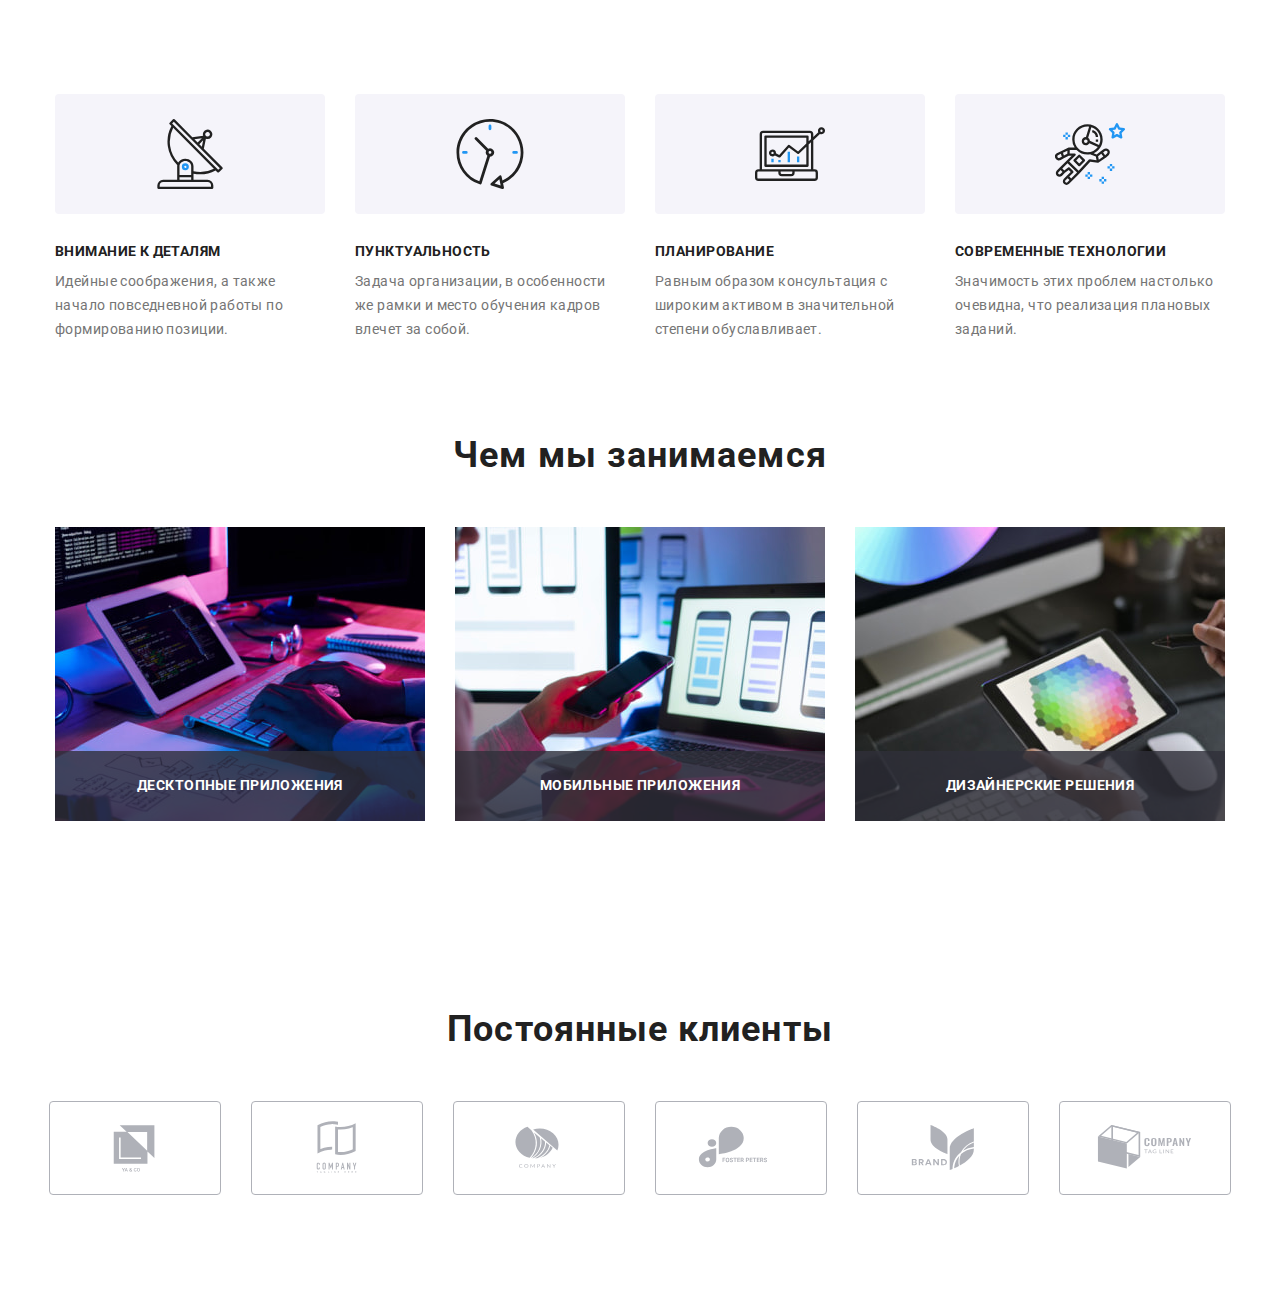
==== index.html @ 2989f80f "Делает секцию Особенности" ====
<!DOCTYPE html>
<html lang="ru">
<head>
    <meta charset="UTF-8">
    <meta http-equiv="X-UA-Compatible" content="IE=edge">
    <meta name="viewport" content="width=device-width, initial-scale=1.0">
    <title>Студия</title>

    <link rel="stylesheet" href="https://cdnjs.cloudflare.com/ajax/libs/modern-normalize/1.1.0/modern-normalize.min.css" integrity="sha512-wpPYUAdjBVSE4KJnH1VR1HeZfpl1ub8YT/NKx4PuQ5NmX2tKuGu6U/JRp5y+Y8XG2tV+wKQpNHVUX03MfMFn9Q==" crossorigin="anonymous" referrerpolicy="no-referrer" />

    <link rel="preconnect" href="https://fonts.googleapis.com">
    <link rel="preconnect" href="https://fonts.gstatic.com" crossorigin>
    <link href="https://fonts.googleapis.com/css2?family=Raleway:wght@700&family=Roboto:wght@400;500;700;900&display=swap" rel="stylesheet">
    

    <link rel="stylesheet" href="./css/main.min.css">
    
</head>
<body>
    <!-- Шапка сайта -->
    <!-- <header class="header">
        <div class="container header__container">
            <a class="logo logo__header" href="./index.html">Web<span class="logo__title">Studio</span></a> 

            <nav class="navigation">
                <ul class="navigation__list">
                    <li class="navigation__item">
                        <a class="navigation__link navigation__link--current" href="./index.html">Студия</a>
                    </li>

                    <li class="navigation__item">
                        <a class="navigation__link" href="./portfolio.html">Портфолио</a>
                    </li>

                    <li class="navigation__item">
                        <a class="navigation__link" href="">Контакты</a>
                    </li>
                </ul>
            </nav>

            <ul class="contact__list">
                <li class="contact__item">
                    <a class="contact__link" href="mailto:info@devstudio.com">
                        <svg class="contact__icon" width="16" height="12">
                            <use href="./img-studio/sprite-main.svg#mail">
                            </use>
                        </svg>
                        info@devstudio.com
                    </a>
                </li>

                <li class="contact__item">
                    <a class="contact__link" href="tel:+380961111111">
                        <svg class="contact__icon" width="10" height="16">
                            <use href="./img-studio/sprite-main.svg#phone">
                            </use>
                        </svg>
                        +38 096 111 11 11
                    </a>
                </li>
            </ul>
        </div> 
    </header>

    <main> -->
    <!-- Секция Герой -->
<!-- 
        <section class="hero overlay">                                                                              
            <div class="container">     
                <div class="hero__page">
                    <h1 class="hero__title">Эффективные решения для вашего бизнеса</h1>
                    <button class="button hero__button" type="button" data-modal-open>Заказать услугу</button>
                </div>
            </div> -->

            <!-- Модальное окно -->
            
            <!-- <div class="backdrop is-hidden" data-modal>
                <div class="modal">
            
                    <button class="modal-btn" data-modal-close>
                        <svg class="modal-btn__icon-close" width="18" height="18">
                            <use href="./img-studio/icons/modal-close.svg#icon-modal-close"></use>
                        </svg>
                    </button>
            
                    <form class="modal-form">
                        <b class="modal-form__title">Оставьте свои данные, мы вам перезвоним</b> -->
                        <!-- Данные клиента -->
                        <!-- <div class="modal-wrapper">
                            <label class="modal-form__group">
                                <span class="modal-form__label">Имя</span>
                                <input class="modal-form__input" type="main-task__text" name="user-name" minlength="3" placeholder=" "
                                    required />
                                <svg class="modal-form__icon" width="18" height="18">
                                    <use href="./img-studio/sprite-modal.svg#icon-person-black"></use>
                                </svg>
                            </label>
            
                            <label class="modal-form__group">
                                <span class="modal-form__label">Телефон</span>
                                <input class="modal-form__input" type="phone" name="user-phone" placeholder=" " required />
                                <svg class="modal-form__icon" width="18" height="18">
                                    <use href="./img-studio/sprite-modal.svg#icon-phone-black"></use>
                                </svg>
                            </label>
            
                            <label class="modal-form__group">
                                <span class="modal-form__label">Почта</span>
                                <input class="modal-form__input" type="email" name="user-mail" placeholder=" " required />
                                <svg class="modal-form__icon" width="18" height="18">
                                    <use href="./img-studio/sprite-modal.svg#icon-email-black"></use>
                                </svg>
                            </label>
            
                            <label class="modal-form__group">
                                <span class="modal-form__label">Комментарий</span>
                                <textarea class="modal-form__message" name="comment" rows=" " placeholder="Введите текст"></textarea>
                            </label>
                        </div> -->
                        <!-- Чекбокс -->
                        <!-- <label class="modal-policy__group">
                            <input class="checkbox visually-hidden" type="checkbox" name="mark" tabindex="-1"/>
                            <span class="custom-checkbox" tabindex="0" role="checkbox">
                                <svg class="custom-checkbox__icon" width="16" height="15">
                                    <use href="./img-studio/sprite-modal.svg#icon-vector"></use>
                                </svg>
                            </span>
                            <span class="modal-policy__desc">Соглашаюсь с рассылкой и принимаю 
                                <a class="modal-policy__link" href=""> Условия договора</a>
                            </span>
                        </label>
                        <button class="button modal-form__btn" type="submit">Отправить</button>
                    </form>
                </div>
            </div>
        </section> -->


    <!-- Секция Основные задачи -->
        <section class="features section">
        <!--Заголовок для ассистивных технологий-->
        <div class="container">  
            <h2 class="visually-hidden">Особенности</h2>
            <ul class="features__list">
                <li class="features__item">
                    <div class="features__icon">
                        <svg width="70" height="70">
                            <use href="./img-studio/sprite-features.svg#antenna"> 
                            </use>
                        </svg>
                    </div>
                    <h3 class="features__title">Внимание к деталям</h3>
                    <p class="features__text">
                        Идейные соображения, а также начало
                        повседневной работы по формированию позиции.
                    </p>
                </li>

                <li class="features__item">
                    <div class="features__icon">
                        <svg width="70" height="70">
                            <use href="./img-studio/sprite-features.svg#clock">
                            </use>
                        </svg>
                    </div>
                    <h3 class="features__title">Пунктуальность</h3>
                    <p class="features__text">
                        Задача организации, в особенности же рамки и
                        место обучения кадров влечет за собой.
                    </p>
                </li>

                <li class="features__item">
                    <div class="features__icon">
                        <svg width="70" height="70">
                            <use href="./img-studio/sprite-features.svg#diagram">
                            </use>
                        </svg> 
                    </div>
                    <h3 class="features__title">Планирование</h3>
                    <p class="features__text">
                        Равным образом консультация с широким активом
                        в значительной степени обуславливает.
                    </p>
                </li>

                <li class="features__item">
                    <div class="features__icon">
                        <svg width="70" height="70">
                            <use href="./img-studio/sprite-features.svg#astronaut">    
                            </use>
                        </svg>
                    </div>
                    <h3 class="features__title">Современные технологии</h3>
                    <p class="features__text">
                        Значимость этих проблем настолько очевидна,
                        что реализация плановых заданий.
                    </p>
                </li>
            </ul>
        </div>
        </section>
        
    <!-- Секция Чем мы занимаемся -->
        <section class="main-task">
        <div class="container">
            <h2 class="title">Чем мы занимаемся</h2>
            <ul class="main-task__list">
                <li class="main-task__item">
                    <img src="./img-studio/box1.jpeg" alt="Разработка сайтов" width="370">
                    <div class="main-task__box">
                        <p class="main-task__text">Десктопные приложения</p>
                    </div>
                </li>
                <li class="main-task__item">
                    <img src="./img-studio/box2.jpeg" alt="Техническая поддержка" width="370">
                    <div class="main-task__box">
                        <p class="main-task__text">Мобильные приложения</p>
                    </div>
                </li>
                <li class="main-task__item">
                    <img src="./img-studio/box3.jpeg" alt="Дизайнерское офорление" width="370">
                    <div class="main-task__box">
                        <p class="main-task__text">Дизайнерские решения</p>
                    </div>
                </li>
            </ul>
        </div>
        </section>
        
    <!-- Секция Наша команда -->
    <!-- <section class="team section">
        <div class="container">
        <h2 class="title">Наша команда</h2>
    
            <ul class="team__list">
                <li class="member">
                    <img class="member__img" src="./img-studio/igor-dem.jpeg" alt="Фото Игоря Демьяненко" width="270">
                    <div class="member__discription">
                        <h3 class="member__name">Игорь Демьяненко</h3>
                        <p class="member__text">Product Designer</p>
                    <ul class="member__social-list" >
                        <li class="member__social-item">
                            <a class="member__social-link" href="" aria-label="instagram">
                            <svg class="member__social-icon" width="20" height="20">
                                <use href="./img-studio/sprite-main.svg#instagram"></use>
                            </svg>
                            </a>
                        </li>

                        <li class="member__social-item">
                            <a class="member__social-link" href="" aria-label="twitter">
                            <svg class="member__social-icon" width="20" height="20">
                                <use href="./img-studio/sprite-main.svg#twitter"></use>
                            </svg>
                            </a>
                        </li>

                        <li class="member__social-item">
                            <a class="member__social-link" href="" aria-label="facebook">
                            <svg class="member__social-icon" width="20" height="20">
                                <use href="./img-studio/sprite-main.svg#facebook"></use>
                            </svg>
                            </a>
                        </li>

                        <li class="member__social-item">
                            <a class="member__social-link" href="" aria-label="linkedin">
                            <svg class="member__social-icon" width="20" height="20">
                                <use href="./img-studio/sprite-main.svg#linkedin"></use>
                            </svg>
                            </a>
                        </li>
                    </ul>
                    </div>
                </li>
                
                <li class="member">
                    <img class="member__img" src="./img-studio/olga-repina.jpeg" alt="Фото Ольги Репиной" width="270">
                    <div class="member__discription">
                        <h3 class="member__name">Ольга Репина</h3>
                        <p class="member__text">Frontend Developer</p>
                        <ul class="member__social-list" >
                            <li class="member__social-item">
                                <a class="member__social-link" href="" aria-label="instagram">
                                <svg class="member__social-icon" width="20" height="20">
                                    <use href="./img-studio/sprite-main.svg#instagram"></use>
                                </svg>
                                </a>
                            </li>
    
                            <li class="member__social-item">
                                <a class="member__social-link" href="" aria-label="twitter">
                                <svg class="member__social-icon" width="20" height="20">
                                    <use href="./img-studio/sprite-main.svg#twitter"></use>
                                </svg>
                                </a>
                            </li>
    
                            <li class="member__social-item">
                                <a class="member__social-link" href="" aria-label="facebook">
                                <svg class="member__social-icon" width="20" height="20">
                                    <use href="./img-studio/sprite-main.svg#facebook"></use>
                                </svg>
                                </a>
                            </li>
    
                            <li class="member__social-item">
                                <a class="member__social-link" href="" aria-label="linkedin">
                                <svg class="member__social-icon" width="20" height="20">
                                    <use href="./img-studio/sprite-main.svg#linkedin"></use>
                                </svg>
                                </a>
                            </li>
                        </ul>
                    </div>
                </li>
                
                <li class="member">
                    <img class="member__img" src="./img-studio/nikolay-tarasov.jpeg" alt="Фото Николая Тарасова" width="270">
                    <div class="member__discription">
                        <h3 class="member__name">Николай Тарасов</h3>
                        <p class="member__text">Marketing</p>
                        <ul class="member__social-list" >
                            <li class="member__social-item">
                                <a class="member__social-link" href="" aria-label="instagram">
                                <svg class="member__social-icon" width="20" height="20">
                                    <use href="./img-studio/sprite-main.svg#instagram"></use>
                                </svg>
                                </a>
                            </li>
    
                            <li class="member__social-item">
                                <a class="member__social-link" href="" aria-label="twitter">
                                <svg class="member__social-icon" width="20" height="20">
                                    <use href="./img-studio/sprite-main.svg#twitter"></use>
                                </svg>
                                </a>
                            </li>
    
                            <li class="member__social-item">
                                <a class="member__social-link" href="" aria-label="facebook">
                                <svg class="member__social-icon" width="20" height="20">
                                    <use href="./img-studio/sprite-main.svg#facebook"></use>
                                </svg>
                                </a>
                            </li>
    
                            <li class="member__social-item">
                                <a class="member__social-link" href="" aria-label="linkedin">
                                <svg class="member__social-icon" width="20" height="20">
                                    <use href="./img-studio/sprite-main.svg#linkedin"></use>
                                </svg>
                                </a>
                            </li>
                        </ul>
                    </div>
                </li>
                
                <li class="member">
                    <img class="member__img" src="./img-studio/mikhail-ermakov.jpeg" alt="Фото Михаила Ермакова" width="270">
                    <div class="member__discription">
                        <h3 class="member__name">Михаил Ермаков</h3>
                        <p class="member__text">UI Designer</p>
                        <ul class="member__social-list" >
                            <li class="member__social-item">
                                <a class="member__social-link" href="" aria-label="instagram">
                                <svg class="member__social-icon" width="20" height="20">
                                    <use href="./img-studio/sprite-main.svg#instagram"></use>
                                </svg>
                                </a>
                            </li>
    
                            <li class="member__social-item">
                                <a class="member__social-link" href="" aria-label="twitter">
                                <svg class="member__social-icon" width="20" height="20">
                                    <use href="./img-studio/sprite-main.svg#twitter"></use>
                                </svg>
                                </a>
                            </li>
    
                            <li class="member__social-item">
                                <a class="member__social-link" href="" aria-label="facebook">
                                <svg class="member__social-icon" width="20" height="20">
                                    <use href="./img-studio/sprite-main.svg#facebook"></use>
                                </svg>
                                </a>
                            </li>
    
                            <li class="member__social-item">
                                <a class="member__social-link" href="" aria-label="linkedin">
                                <svg class="member__social-icon" width="20" height="20">
                                    <use href="./img-studio/sprite-main.svg#linkedin"></use>
                                </svg>
                                </a>
                            </li>
                        </ul>
                    </div>
                </li>
            </ul>
        </div>
    </section> -->

    <!-- Постоянные клиенты -->
    <section class="section">
        <div class="container">
            <h2 class="title">Постоянные клиенты</h2>
            <ul class="cleint__list">
                <li class="client__item">
                    <a class="client__link" href="" aria-label="client-1" >
                        <svg class="client__icon" width="106" height="60">
                            <use href="./img-studio/sprite-main.svg#client-1"></use>
                        </svg>
                    </a>
                </li>

                <li class="client__item">
                    <a class="client__link" href="" aria-label="client-2" >
                        <svg class="client__icon" width="106" height="60">
                            <use href="./img-studio/sprite-main.svg#client-2"></use>
                        </svg>
                    </a>
                </li>


                <li class="client__item">
                    <a class="client__link" href="" aria-label="client-3" >
                        <svg class="client__icon" width="106" height="60">
                            <use href="./img-studio/sprite-main.svg#client-3"></use>
                        </svg>
                    </a>
                </li>

                <li class="client__item">
                    <a class="client__link" href="" aria-label="client-4" >
                        <svg class="client__icon" width="106" height="60">
                            <use href="./img-studio/sprite-main.svg#client-4"></use>
                        </svg>
                    </a>
                </li>

                <li class="client__item">
                    <a class="client__link" href="" aria-label="client-5" >
                        <svg class="client__icon" width="106" height="60">
                            <use href="./img-studio/sprite-main.svg#client-5"></use>
                        </svg>
                    </a>
                </li>

                <li class="client__item">
                    <a class="client__link" href="" aria-label="client-6" >
                        <svg class="client__icon" width="106" height="60">
                            <use href="./img-studio/sprite-main.svg#client-6"></use>
                        </svg>
                    </a>
                </li>
            </ul>

        </div>

    </section>
    </main>

<!-- Футер -->
    <!-- <footer class="footer">
        <div class="container footer__container">

            <div class="footer__address">
                <a class="logo" href="./index.html">Web<span class="logo__title logo__title--white">Studio</span></a> 
                <address class="address">
                    <ul class="address__list">
                        <li class="address__item"><a class="address__link" href="">г. Киев, пр-т Леси Украинки, 26</a></li>
                        <li class="address__item"><a class="address__link" href="mailto:info@devstudio.com">info@devstudio.com</a></li>
                        <li class="address__item"><a class="address__link" href="tel:+380961111111">+38 096 111 11 11</a></li>
                    </ul>
                </address>
            </div>

            <div class="network-address">
                <h2 class="network-address__slogan">присоединяйтесь</h2>
                <ul class="network-address__list">
                    <li class="network-address__item">
                        <a class="network-address__link" href="" aria-label="instagram">
                        <svg class="network-address__icon" width="20" height="20">
                            <use href="./img-studio/sprite-main.svg#instagram"></use>
                        </svg>
                        </a>
                    </li>

                    <li class="network-address__item">
                        <a class="network-address__link" href="" aria-label="twitter">
                        <svg class="network-address__icon" width="20" height="20">
                            <use href="./img-studio/sprite-main.svg#twitter"></use>
                        </svg>
                        </a>
                    </li>

                    <li class="network-address__item">
                        <a class="network-address__link" href="" aria-label="facebook">
                        <svg class="network-address__icon" width="20" height="20">
                            <use href="./img-studio/sprite-main.svg#facebook"></use>
                        </svg>
                        </a>
                    </li>

                    <li class="network-address__item">
                        <a class="network-address__link" href="" aria-label="linkedin">
                        <svg class="network-address__icon" width="20" height="20">
                            <use href="./img-studio/sprite-main.svg#linkedin"></use>
                        </svg>
                        </a>
                    </li>
                </ul>
            </div>

            <div class="footer-form">
                    <b class="footer-form__title">Подпишитесь на рассылку</b>
                <form class="footer-form__contact" name="contact-form">
                    <input class="footer-form__input" type="email" name="email" id="email" placeholder="E-mail">
                    <button class="button footer-form__btn-subscribe" type="submit">Подписаться
                        <svg class="footer-form__icon" width="24" height="24">
                            <use href="./img-studio/sprite-modal.svg#icon-send"></use>
                        </svg>
                    </button>
                </form>
            </div>
            
        </div>
    </footer> -->



<script src="./js/modal.js"></script>
</body>
</html>
---- css/main.min.css ----
:root{--primary-text-color: #757575;--title-text-color: #212121;--accent-color: #2196f3;--background-clr-modal-form__btn: #f5f4fa;--card-set-gap: 30px;--bg-color-hero: #e5e5e5;--color-icon: #afb1b8;--color-icon-bg: #44454e;--transition-timing-function: cubic-bezier(0.4, 0, 0.2, 1);--transition-duration: 250ms}.visually-hidden{position:absolute;white-space:nowrap;width:1px;height:1px;overflow:hidden;border:0;padding:0;clip:rect(0 0 0 0);-webkit-clip-path:inset(50%);clip-path:inset(50%);margin:-1px}li{list-style:none;margin:0;padding:0}ul{list-style:none;margin:0;padding:0}a{display:block;text-decoration:none;margin:0}h1,h2,h3,p{margin:0}img{display:block;max-width:100%;height:auto}input{margin:0;padding:0}textarea{resize:none}body{font-family:'Roboto', sans-serif;background-color:#ffffff;color:var(--primary-text-color);margin:0}.container{padding-left:15px;padding-right:15px;margin-left:auto;margin-right:auto}@media screen and (min-width: 480px){.container{width:480px}}@media screen and (min-width: 480px){.container{width:480px}}@media screen and (min-width: 768px){.container{width:768px}}@media screen and (min-width: 768px){.container{width:768px}}@media screen and (min-width: 1200px){.container{width:1200px}}@media screen and (min-width: 1200px){.container{width:1200px}}.section{padding-top:60px;padding-bottom:60px}@media screen and (min-width: 768px){.section{padding-top:60px;padding-bottom:60px}}@media screen and (min-width: 1200px){.section{padding-top:94px;padding-bottom:94px}}.title{margin-bottom:50px;font-weight:700;font-size:36px;line-height:1.16;text-align:center;letter-spacing:0.03em;color:var(--title-text-color)}@-webkit-keyframes animate-modal-form__btn{0%{-webkit-transform:scale(1);transform:scale(1)}50%{-webkit-transform:scale(1.25);transform:scale(1.25)}100%{-webkit-transform:scale(1);transform:scale(1)}}@keyframes animate-modal-form__btn{0%{-webkit-transform:scale(1);transform:scale(1)}50%{-webkit-transform:scale(1.25);transform:scale(1.25)}100%{-webkit-transform:scale(1);transform:scale(1)}}@-webkit-keyframes changeBgColor{0%{background-color:#fff}50%{background-color:#c2daf7}100%{background-color:#c7f3f1}}@keyframes changeBgColor{0%{background-color:#fff}50%{background-color:#c2daf7}100%{background-color:#c7f3f1}}.logo{font-family:'Raleway';font-weight:700;font-size:26px;line-height:1.2;letter-spacing:0.03em;color:var(--accent-color)}.logo__header{margin-right:90px}.logo__title{font-family:'Raleway';font-size:26px;line-height:1.2;letter-spacing:0.03em;color:#000000}.logo__title--white{color:#ffffff}.navigation__list{display:-webkit-box;display:-ms-flexbox;display:flex;-webkit-box-align:center;-ms-flex-align:center;align-items:center}.navigation__item{margin-right:50px}.navigation__item:last-child{margin-right:0}.navigation__link{position:relative;padding-top:32px;padding-bottom:32px;font-weight:500;font-size:14px;line-height:1.14;letter-spacing:0.02em;-webkit-transition:var(--transition-duration) var(--transition-timing-function);-o-transition:var(--transition-duration) var(--transition-timing-function);transition:var(--transition-duration) var(--transition-timing-function);color:var(--title-text-color)}.navigation__link--current{color:var(--accent-color)}.navigation__link:hover,.navigation__link:focus,.navigation__link:focus,.navigation__link--current:active{color:var(--accent-color)}.navigation__link--current::after{position:absolute;display:block;content:'';width:100%;height:4px;left:0;bottom:0;background:var(--accent-color);border-radius:2px}.contact__list{display:-webkit-box;display:-ms-flexbox;display:flex;-webkit-box-align:center;-ms-flex-align:center;align-items:center;margin-left:295px}.contact__list .contact__item+.contact__item{margin-left:50px}.contact__link{display:-webkit-box;display:-ms-flexbox;display:flex;-webkit-box-align:center;-ms-flex-align:center;align-items:center;-webkit-box-pack:center;-ms-flex-pack:center;justify-content:center;padding-top:32px;padding-bottom:32px;font-weight:500;font-size:14px;line-height:1.14;-webkit-transition:var(--transition-duration) var(--transition-timing-function);-o-transition:var(--transition-duration) var(--transition-timing-function);transition:var(--transition-duration) var(--transition-timing-function);color:var(--primary-text-color)}.contact__link:hover,.contact__link:focus{color:var(--accent-color)}.contact__link:hover .contact__icon,.contact__link:focus .contact__icon{fill:var(--accent-color)}.contact__icon{display:inline-block;-webkit-box-align:center;-ms-flex-align:center;align-items:center;-webkit-box-pack:center;-ms-flex-pack:center;justify-content:center;margin-right:10px;fill:var(--primary-text-color)}.button{width:200px;height:50px;-webkit-box-align:center;-ms-flex-align:center;align-items:center;text-align:center;font-weight:700;font-size:16px;line-height:1.8;letter-spacing:0.06em;cursor:pointer;border-radius:4px;border-width:inherit;background-color:var(--accent-color);color:#ffffff}.button:hover,.button:focus{background-color:#188ce8}.overlay{max-width:1600px;background-image:-webkit-gradient(linear, left bottom, left top, from(rgba(0,0,0,0.2)), to(rgba(0,0,0,0.2))),url(../img-studio/header.jpeg);background-image:-webkit-linear-gradient(bottom, rgba(0,0,0,0.2), rgba(0,0,0,0.2)),url(../img-studio/header.jpeg);background-image:-o-linear-gradient(bottom, rgba(0,0,0,0.2), rgba(0,0,0,0.2)),url(../img-studio/header.jpeg);background-image:linear-gradient(0deg, rgba(0,0,0,0.2), rgba(0,0,0,0.2)),url(../img-studio/header.jpeg);background-repeat:no-repeat;background-position:center;background-size:cover;background-color:rgba(47,48,58,0.4)}.backdrop{position:fixed;top:0;left:0;width:100%;height:100%;z-index:2;background-color:rgba(0,0,0,0.1);-webkit-transition:opacity 1000ms, visibility 600ms;-o-transition:opacity 1000ms, visibility 600ms;transition:opacity 1000ms, visibility 600ms}.backdrop.is-hidden{opacity:0;visibility:hidden;pointer-events:none}.modal{position:absolute;top:50%;left:50%;-webkit-transform:translate(-50%, -50%);-ms-transform:translate(-50%, -50%);transform:translate(-50%, -50%);width:528px;border-radius:3px;padding:40px;background-color:#ffffff;-webkit-animation-name:changeBgColor;animation-name:changeBgColor;-webkit-animation-duration:4000ms;animation-duration:4000ms;-webkit-animation-timing-function:linear;animation-timing-function:linear;-webkit-animation-iteration-count:infinite;animation-iteration-count:infinite;-webkit-animation-direction:alternate;animation-direction:alternate;-webkit-animation-delay:250ms;animation-delay:250ms}.modal-btn{position:absolute;top:8px;right:8px;width:30px;height:30px;display:-webkit-box;display:-ms-flexbox;display:flex;-webkit-box-pack:center;-ms-flex-pack:center;justify-content:center;-webkit-box-align:center;-ms-flex-align:center;align-items:center;padding:0;z-index:3;cursor:pointer;border:1px solid rgba(0,0,0,0.1);border-radius:50%;background-color:transparent}.modal-btn__icon-close{-webkit-transition:var(--transition-duration) var(--transition-timing-function);-o-transition:var(--transition-duration) var(--transition-timing-function);transition:var(--transition-duration) var(--transition-timing-function)}.modal-btn__icon-close:hover,.modal-btn__icon-close:focus{fill:var(--accent-color)}.modal-form__title{display:block;-webkit-box-pack:center;-ms-flex-pack:center;justify-content:center;margin-bottom:12px;font-size:20px;line-height:1.15;text-align:center;letter-spacing:0.03em;color:var(--title-text-color)}.modal-wrapper{margin-bottom:20px}.modal-wrapper.modal-form__group+.modal-form__group{margin-top:10px}.modal-form__group{display:block;position:relative;width:100%}.modal-form__label{display:block;text-align:start;margin-bottom:4px;font-weight:400;font-size:12px;line-height:1.2;letter-spacing:0.01em;color:var(--primary-text-color)}.modal-form__input{position:relative;width:100%;height:40px;padding:11px 12px 11px 42px;border:1px solid rgba(33,33,33,0.2);border-radius:4px;cursor:pointer;outline:transparent;-webkit-transition:var(--transition-duration) var(--transition-timing-function);-o-transition:var(--transition-duration) var(--transition-timing-function);transition:var(--transition-duration) var(--transition-timing-function)}.modal-form__input:hover,.modal-form__input:focus{border:1px solid var(--accent-color)}.modal-form__input:focus+.modal-form__icon{fill:var(--accent-color)}.modal-form__input:hover+.modal-form__icon{fill:var(--accent-color)}.modal-form__icon{position:absolute;bottom:11px;left:12px;top:50%;left:12px;-webkit-transition:var(--transition-duration) var(--transition-timing-function);-o-transition:var(--transition-duration) var(--transition-timing-function);transition:var(--transition-duration) var(--transition-timing-function)}.modal-form__message{width:100%;height:120px;padding:12px 16px;border:1px solid rgba(33,33,33,0.2);border-radius:4px;outline:transparent;cursor:pointer;-webkit-transition:var(--transition-duration) var(--transition-timing-function);-o-transition:var(--transition-duration) var(--transition-timing-function);transition:var(--transition-duration) var(--transition-timing-function)}.modal-form__message:hover,.modal-form__message:focus{border:1px solid var(--accent-color)}.modal-form__message::-webkit-input-placeholder{opacity:0.5}.modal-form__message:-ms-input-placeholder{opacity:0.5}.modal-form__message::-ms-input-placeholder{opacity:0.5}.modal-form__message::placeholder{opacity:0.5}.modal-policy__group{display:-webkit-box;display:-ms-flexbox;display:flex;-webkit-box-pack:center;-ms-flex-pack:center;justify-content:center;-webkit-box-align:center;-ms-flex-align:center;align-items:center;margin-bottom:30px}.custom-checkbox{display:-webkit-box;display:-ms-flexbox;display:flex;-webkit-box-align:center;-ms-flex-align:center;align-items:center;-webkit-box-pack:center;-ms-flex-pack:center;justify-content:center;margin-right:7px;border-radius:2px;outline:2px solid var(--title-text-color);outline-offset:-2px;-webkit-transition:background-color var(--transition-duration) var(--transition-timing-function);-o-transition:background-color var(--transition-duration) var(--transition-timing-function);transition:background-color var(--transition-duration) var(--transition-timing-function)}.custom-checkbox__icon{opacity:0}.custom-checkbox:focus{outline:var(--accent-color)}.checkbox:checked+.custom-checkbox .custom-checkbox__icon{opacity:1;fill:#ffffff}.checkbox:checked+.custom-checkbox{background-color:var(--accent-color);outline:var(--accent-color);-webkit-transition:var(--transition-duration) var(--transition-timing-function);-o-transition:var(--transition-duration) var(--transition-timing-function);transition:var(--transition-duration) var(--transition-timing-function)}.modal-policy__desc{display:-webkit-box;display:-ms-flexbox;display:flex;font-size:14px;line-height:1.7;letter-spacing:0.03em}.modal-policy__link{text-decoration:underline;margin-left:3px;color:var(--accent-color)}.modal-form__btn{display:block;margin:0 auto;-webkit-transition:var(--transition-duration) var(--transition-timing-function);-o-transition:var(--transition-duration) var(--transition-timing-function);transition:var(--transition-duration) var(--transition-timing-function)}.modal-form__btn:hover,.modal-form__btn:focus{-webkit-box-shadow:0px 4px 4px rgba(0,0,0,0.15);box-shadow:0px 4px 4px rgba(0,0,0,0.15)}.footer__address{padding-top:60px;padding-bottom:60px;margin-right:70px}.address{margin-top:20px}.address-text{display:block;font-family:'Roboto';font-style:normal;font-size:14px;line-height:1.71;letter-spacing:0.03em;color:#ffffff}.address__link{font-family:'Roboto';font-style:normal;font-size:14px;line-height:1.71;letter-spacing:0.03em;color:rgba(255,255,255,0.6)}.address .address__item+.address__item{padding-top:9px}.network-address{margin-right:100px;padding-top:72px;padding-bottom:100px}.network-address__slogan{margin-bottom:20px;font-weight:700;font-size:14px;line-height:16px;letter-spacing:0.03em;text-transform:uppercase;color:#ffffff}.network-address__list{display:-webkit-box;display:-ms-flexbox;display:flex}.network-address__item:not(:last-child){margin-right:10px}.network-address__link{display:-webkit-box;display:-ms-flexbox;display:flex;-webkit-box-pack:center;-ms-flex-pack:center;justify-content:center;-webkit-box-align:center;-ms-flex-align:center;align-items:center;width:44px;height:44px;border-radius:50%;-webkit-transition:var(--transition-duration) var(--transition-timing-function);-o-transition:var(--transition-duration) var(--transition-timing-function);transition:var(--transition-duration) var(--transition-timing-function);background-color:var(--color-icon-bg)}.network-address__link:hover,.network-address__link:focus{color:#ffffff;background-color:var(--accent-color)}.network-address__icon{fill:#ffffff}.footer-form{padding-top:72px;padding-bottom:94px}.footer-form__title{display:block;font-size:14px;line-height:1.14;letter-spacing:0.03em;text-transform:uppercase;margin-bottom:20px;color:#ffffff}.footer-form__contact{display:-webkit-box;display:-ms-flexbox;display:flex;-webkit-box-pack:center;-ms-flex-pack:center;justify-content:center}.footer-form__input{display:inline-block;width:358px;margin-right:12px;padding:15px 16px;font-size:14px;line-height:1.14;letter-spacing:0.03em;color:#ffffff;background-color:transparent;outline:transparent;border:1px solid rgba(255,255,255,0.3);-webkit-filter:drop-shadow(0px 4px 4px rgba(0,0,0,0.15));filter:drop-shadow(0px 4px 4px rgba(0,0,0,0.15));border-radius:4px}.footer-form__input:hover,.footer-form__input:focus{border:1px solid var(--accent-color)}.footer-form__btn-subscribe{display:-webkit-box;display:-ms-flexbox;display:flex;-webkit-box-pack:center;-ms-flex-pack:center;justify-content:center}.footer-form__icon{fill:#ffffff;margin-left:10px}.buttons-filter__btn{font-weight:500;font-size:16px;line-height:1.62;text-align:center;letter-spacing:0.03em;background-color:#f5f4fa;border-radius:4px;border:none;padding:6px 22px;cursor:pointer;-webkit-transition:var(--transition-duration) var(--transition-timing-function);-o-transition:var(--transition-duration) var(--transition-timing-function);transition:var(--transition-duration) var(--transition-timing-function);color:var(--title-text-color);background-color:var(--background-clr-modal-form__btn)}.buttons-filter__btn--current,.buttons-filter__btn:hover,.buttons-filter__btn:focus{color:#ffffff;background-color:var(--accent-color);-webkit-box-shadow:0px 3px 1px rgba(0,0,0,0.1),0px 1px 2px rgba(0,0,0,0.08),0px 2px 2px rgba(0,0,0,0.12);box-shadow:0px 3px 1px rgba(0,0,0,0.1),0px 1px 2px rgba(0,0,0,0.08),0px 2px 2px rgba(0,0,0,0.12)}.buttons-filter__btn.current:focus,.buttons-filter__btn.current:active{background-color:var(--accent-color)}.buttons-filter{display:-webkit-box;display:-ms-flexbox;display:flex;-webkit-box-pack:center;-ms-flex-pack:center;justify-content:center;height:54px;-webkit-box-align:start;-ms-flex-align:start;align-items:flex-start;margin-bottom:34px}.buttons-filter__item{height:38px;min-width:73px}.buttons-filter .buttons-filter__item+.buttons-filter__item{margin-left:8px}.header__container{display:-webkit-box;display:-ms-flexbox;display:flex;-webkit-box-align:center;-ms-flex-align:center;align-items:center;-webkit-box-pack:center;-ms-flex-pack:center;justify-content:center;height:80px}.header__container--border{border-bottom:1px solid #ececec}.hero{margin-left:auto;margin-right:auto}.hero__page{padding-top:200px;padding-bottom:200px;text-align:center}.hero__title{-webkit-box-align:center;-ms-flex-align:center;align-items:center;width:696px;margin-left:auto;margin-right:auto;font-weight:900;font-size:44px;line-height:1.4;text-align:center;letter-spacing:0.06em;text-transform:uppercase;color:#ffffff}.hero__button{margin-top:30px;-webkit-animation:animate-modal-form__btn 3000ms infinite 1000ms;animation:animate-modal-form__btn 3000ms infinite 1000ms}.features__list{display:-webkit-box;display:-ms-flexbox;display:flex}@media screen and (min-width: 768px){.features__list{-ms-flex-line-pack:center;align-content:center;-webkit-box-pack:center;-ms-flex-pack:center;justify-content:center}}@media screen and (max-width: 1199.98px){.features__list{-ms-flex-wrap:wrap;flex-wrap:wrap}}@media screen and (min-width: 1200px){.features__item{max-width:270px}}@media screen and (min-width: 768px){.features__item:not(:last-child){margin-right:var(--card-set-gap)}}.features__icon{display:-webkit-box;display:-ms-flexbox;display:flex;-webkit-box-align:center;-ms-flex-align:center;align-items:center;-webkit-box-pack:center;-ms-flex-pack:center;justify-content:center;border-radius:4px;width:450px;height:120px;margin-bottom:30px;background:#f5f4fa}@media screen and (min-width: 768px){.features__icon{width:354px}}@media screen and (min-width: 1200px){.features__icon{width:270px}}.features__title{margin-bottom:10px;font-weight:700;font-size:14px;line-height:1.14;letter-spacing:0.03em;text-transform:uppercase;color:var(--title-text-color)}.features__text{font-size:14px;line-height:1.7;letter-spacing:0.03em;color:var(--primary-text-color);width:450px}@media screen and (min-width: 768px){.features__text{width:354px}}@media screen and (min-width: 1200px){.features__text{width:270px}}.main-task{padding-bottom:94px}.main-task__item{position:relative}@media screen and (max-width: 1199.98px){.main-task{display:none}}.main-task__list{display:-webkit-box;display:-ms-flexbox;display:flex;-webkit-box-pack:center;-ms-flex-pack:center;justify-content:center;-webkit-box-align:center;-ms-flex-align:center;align-items:center}.main-task__list .main-task__item+.main-task__item{margin-left:var(--card-set-gap)}.main-task__box{position:absolute;content:'';display:-webkit-box;display:-ms-flexbox;display:flex;-webkit-box-pack:center;-ms-flex-pack:center;justify-content:center;-webkit-box-align:center;-ms-flex-align:center;align-items:center;width:100%;height:70px;left:0;bottom:0;background-color:rgba(47,48,58,0.8)}.main-task__text{font-weight:700;font-size:14px;line-height:1.14;text-align:center;letter-spacing:0.03em;text-transform:uppercase;color:#ffffff}.team{background:#f5f4fa}.team__list{display:-webkit-box;display:-ms-flexbox;display:flex;-ms-flex-wrap:wrap;flex-wrap:wrap;text-align:center;-webkit-box-pack:center;-ms-flex-pack:center;justify-content:center}.team__list .member+.member{margin-left:var(--card-set-gap)}.member{-webkit-box-shadow:0px 1px 3px rgba(0,0,0,0.12),0px 1px 1px rgba(0,0,0,0.14),0px 2px 1px rgba(0,0,0,0.2);box-shadow:0px 1px 3px rgba(0,0,0,0.12),0px 1px 1px rgba(0,0,0,0.14),0px 2px 1px rgba(0,0,0,0.2);border-radius:0px 0px 4px 4px;background-color:#ffffff}.member__discription{padding-top:30px;padding-bottom:30px}.member__name{text-align:center;margin-bottom:10px;font-weight:500;font-size:16px;line-height:1.18;letter-spacing:0.03em;color:var(--title-text-color)}.member__text{text-align:center;font-weight:400;font-size:16px;line-height:1.18;letter-spacing:0.03em;margin-bottom:16px;color:var(--primary-text-color)}.member__social-list{display:-webkit-box;display:-ms-flexbox;display:flex;-webkit-box-align:center;-ms-flex-align:center;align-items:center;-webkit-box-pack:center;-ms-flex-pack:center;justify-content:center}.member__social-item:not(:last-child){margin-right:10px}.member__social-link{display:-webkit-box;display:-ms-flexbox;display:flex;-webkit-box-pack:center;-ms-flex-pack:center;justify-content:center;-webkit-box-align:center;-ms-flex-align:center;align-items:center;width:44px;height:44px;cursor:pointer;border-radius:50%;-webkit-transition:var(--transition-duration) var(--transition-timing-function);-o-transition:var(--transition-duration) var(--transition-timing-function);transition:var(--transition-duration) var(--transition-timing-function);background-color:#ffffff;color:var(--color-icon)}.member__social-link:hover,.member__social-link:focus{color:#ffffff;background-color:var(--accent-color)}.member__social-icon{fill:currentColor}.cleint__list{display:-webkit-box;display:-ms-flexbox;display:flex;-ms-flex-wrap:wrap;flex-wrap:wrap;-webkit-box-align:center;-ms-flex-align:center;align-items:center;-webkit-box-pack:center;-ms-flex-pack:center;justify-content:center}.cleint__list .client__item+.client__item{margin-left:var(--card-set-gap)}.client__link{display:-webkit-box;display:-ms-flexbox;display:flex;-webkit-box-pack:center;-ms-flex-pack:center;justify-content:center;-webkit-box-align:center;-ms-flex-align:center;align-items:center;width:170px;height:92px;cursor:pointer;border:1px solid #afb1b8;border-radius:4px;-webkit-transition:var(--transition-duration) var(--transition-timing-function);-o-transition:var(--transition-duration) var(--transition-timing-function);transition:var(--transition-duration) var(--transition-timing-function);color:var(--color-icon)}.client__link:hover,.client__link:focus{color:var(--accent-color);border:1px solid var(--accent-color)}.client__icon{fill:currentColor}.footer{background:#2f303a}.footer__container{display:-webkit-box;display:-ms-flexbox;display:flex;-webkit-box-pack:center;-ms-flex-pack:center;justify-content:center}.portfolio-gallery{display:-webkit-box;display:-ms-flexbox;display:flex;-ms-flex-wrap:wrap;flex-wrap:wrap;margin-left:calc(-1 * var(--card-set-gap));margin-top:calc(-1 * var(--card-set-gap))}.portfolio-gallery__text{margin-top:4px;font-size:16px;line-height:1.88;letter-spacing:0.03em;color:var(--primary-text-color)}.portfolio-gallery__card{position:relative;overflow:hidden}.portfolio-gallery>.portfolio-gallery__item{-ms-flex-preferred-size:calc(100% / 3 - var(--card-set-gap));flex-basis:calc(100% / 3 - var(--card-set-gap));margin-left:var(--card-set-gap);margin-top:var(--card-set-gap);background:#ffffff}.portfolio-gallery__text-transform{position:absolute;width:100%;height:100%;padding:63px 24px;opacity:0;background:rgba(33,150,243,0.9);-webkit-transform:translateY(0);-ms-transform:translateY(0);transform:translateY(0);-webkit-transition:-webkit-transform var(--transition-duration) var(--transition-timing-function);transition:-webkit-transform var(--transition-duration) var(--transition-timing-function);-o-transition:transform var(--transition-duration) var(--transition-timing-function);transition:transform var(--transition-duration) var(--transition-timing-function);transition:transform var(--transition-duration) var(--transition-timing-function), -webkit-transform var(--transition-duration) var(--transition-timing-function);font-size:18px;line-height:1.55;letter-spacing:0.03em;color:#ffffff}.portfolio-gallery__link{-webkit-transition:var(--transition-duration) var(--transition-timing-function);-o-transition:var(--transition-duration) var(--transition-timing-function);transition:var(--transition-duration) var(--transition-timing-function)}.portfolio-gallery__link:hover,.portfolio-gallery__link:focus{-webkit-box-shadow:0px 1px 1px rgba(0,0,0,0.12),0px 4px 4px rgba(0,0,0,0.06),1px 4px 6px rgba(0,0,0,0.16);box-shadow:0px 1px 1px rgba(0,0,0,0.12),0px 4px 4px rgba(0,0,0,0.06),1px 4px 6px rgba(0,0,0,0.16)}.portfolio-gallery__link:hover .portfolio-gallery__text-transform,.portfolio-gallery__link:focus .portfolio-gallery__text-transform{-webkit-transform:translateY(-100%);-ms-transform:translateY(-100%);transform:translateY(-100%);opacity:1}.portfolio-gallery .portfolio-gallery__discription{display:block;padding:20px 24px;text-align:start;border:1px solid #eeeeee}.portfolio-gallery .portfolio-gallery__title{font-weight:700;font-size:18px;line-height:2;letter-spacing:0.06em;color:var(--title-text-color)}
/*# sourceMappingURL=main.min.css.map */
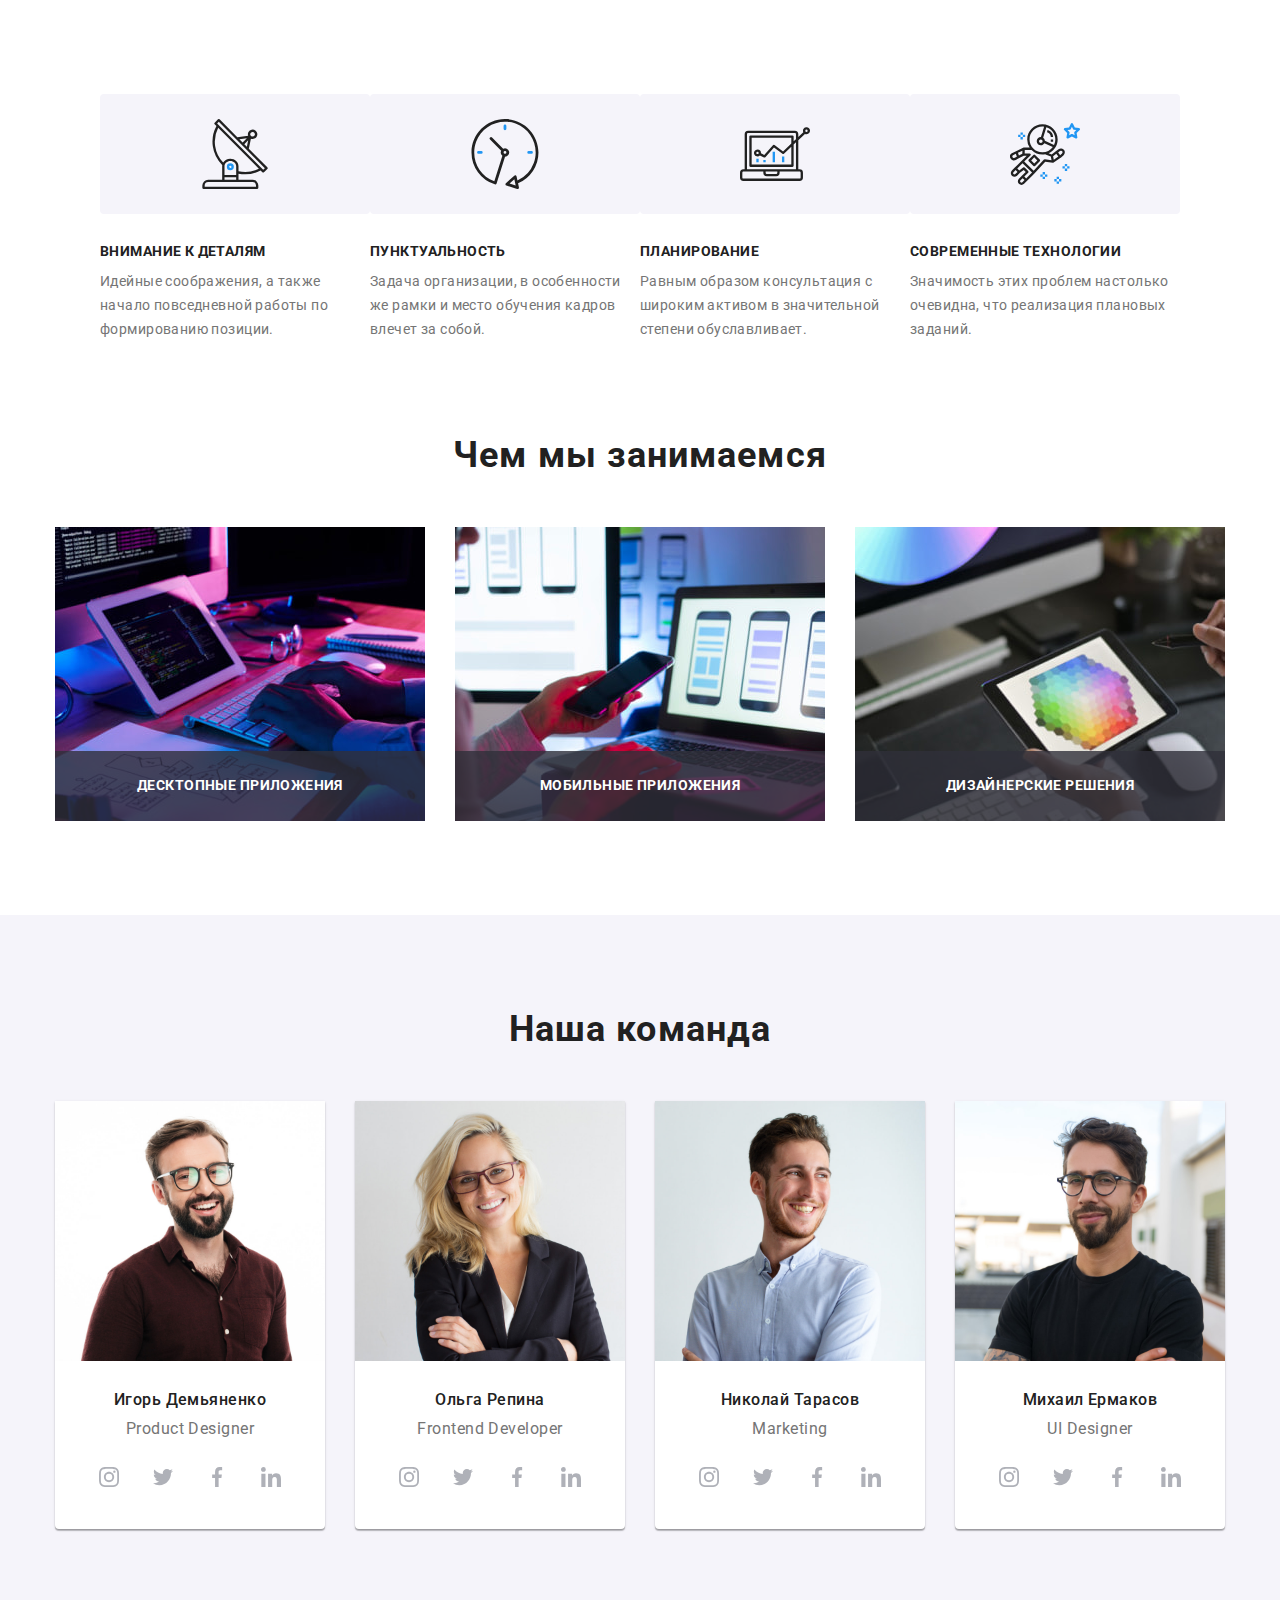
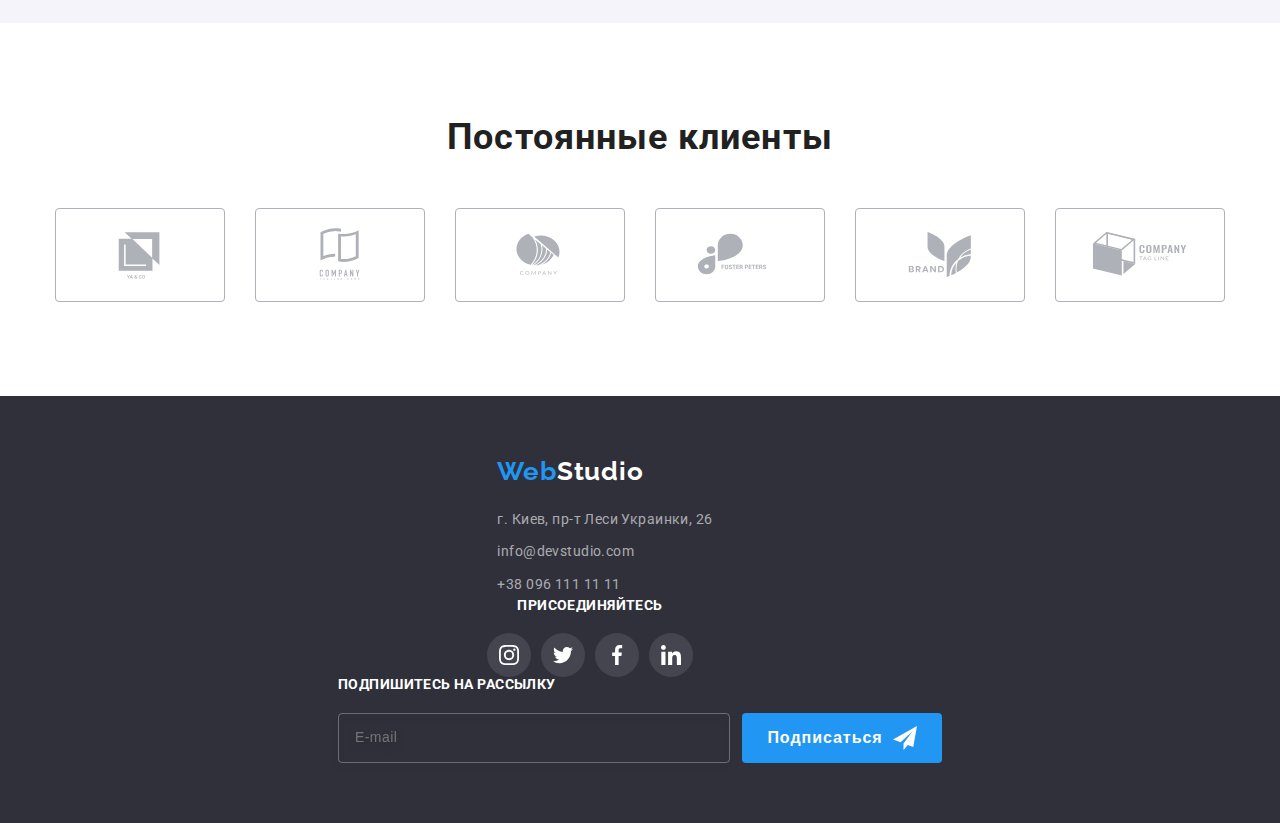
==== commit 27bdc6e7: "Делает секции мобильной версии" ====
--- a/index.html
+++ b/index.html
@@ -230,7 +230,7 @@
         </section>
         
     <!-- Секция Наша команда -->
-    <!-- <section class="team section">
+    <section class="team section">
         <div class="container">
         <h2 class="title">Наша команда</h2>
     
@@ -400,7 +400,7 @@
                 </li>
             </ul>
         </div>
-    </section> -->
+    </section>
 
     <!-- Постоянные клиенты -->
     <section class="section">
@@ -463,7 +463,8 @@
     </main>
 
 <!-- Футер -->
-    <!-- <footer class="footer">
+
+    <footer class="footer">
         <div class="container footer__container">
 
             <div class="footer__address">
@@ -527,7 +528,7 @@
             </div>
             
         </div>
-    </footer> -->
+    </footer>
 
 
 
--- a/css/main.min.css
+++ b/css/main.min.css
@@ -1,2 +1,2 @@
-:root{--primary-text-color: #757575;--title-text-color: #212121;--accent-color: #2196f3;--background-clr-modal-form__btn: #f5f4fa;--card-set-gap: 30px;--bg-color-hero: #e5e5e5;--color-icon: #afb1b8;--color-icon-bg: #44454e;--transition-timing-function: cubic-bezier(0.4, 0, 0.2, 1);--transition-duration: 250ms}.visually-hidden{position:absolute;white-space:nowrap;width:1px;height:1px;overflow:hidden;border:0;padding:0;clip:rect(0 0 0 0);-webkit-clip-path:inset(50%);clip-path:inset(50%);margin:-1px}li{list-style:none;margin:0;padding:0}ul{list-style:none;margin:0;padding:0}a{display:block;text-decoration:none;margin:0}h1,h2,h3,p{margin:0}img{display:block;max-width:100%;height:auto}input{margin:0;padding:0}textarea{resize:none}body{font-family:'Roboto', sans-serif;background-color:#ffffff;color:var(--primary-text-color);margin:0}.container{padding-left:15px;padding-right:15px;margin-left:auto;margin-right:auto}@media screen and (min-width: 480px){.container{width:480px}}@media screen and (min-width: 480px){.container{width:480px}}@media screen and (min-width: 768px){.container{width:768px}}@media screen and (min-width: 768px){.container{width:768px}}@media screen and (min-width: 1200px){.container{width:1200px}}@media screen and (min-width: 1200px){.container{width:1200px}}.section{padding-top:60px;padding-bottom:60px}@media screen and (min-width: 768px){.section{padding-top:60px;padding-bottom:60px}}@media screen and (min-width: 1200px){.section{padding-top:94px;padding-bottom:94px}}.title{margin-bottom:50px;font-weight:700;font-size:36px;line-height:1.16;text-align:center;letter-spacing:0.03em;color:var(--title-text-color)}@-webkit-keyframes animate-modal-form__btn{0%{-webkit-transform:scale(1);transform:scale(1)}50%{-webkit-transform:scale(1.25);transform:scale(1.25)}100%{-webkit-transform:scale(1);transform:scale(1)}}@keyframes animate-modal-form__btn{0%{-webkit-transform:scale(1);transform:scale(1)}50%{-webkit-transform:scale(1.25);transform:scale(1.25)}100%{-webkit-transform:scale(1);transform:scale(1)}}@-webkit-keyframes changeBgColor{0%{background-color:#fff}50%{background-color:#c2daf7}100%{background-color:#c7f3f1}}@keyframes changeBgColor{0%{background-color:#fff}50%{background-color:#c2daf7}100%{background-color:#c7f3f1}}.logo{font-family:'Raleway';font-weight:700;font-size:26px;line-height:1.2;letter-spacing:0.03em;color:var(--accent-color)}.logo__header{margin-right:90px}.logo__title{font-family:'Raleway';font-size:26px;line-height:1.2;letter-spacing:0.03em;color:#000000}.logo__title--white{color:#ffffff}.navigation__list{display:-webkit-box;display:-ms-flexbox;display:flex;-webkit-box-align:center;-ms-flex-align:center;align-items:center}.navigation__item{margin-right:50px}.navigation__item:last-child{margin-right:0}.navigation__link{position:relative;padding-top:32px;padding-bottom:32px;font-weight:500;font-size:14px;line-height:1.14;letter-spacing:0.02em;-webkit-transition:var(--transition-duration) var(--transition-timing-function);-o-transition:var(--transition-duration) var(--transition-timing-function);transition:var(--transition-duration) var(--transition-timing-function);color:var(--title-text-color)}.navigation__link--current{color:var(--accent-color)}.navigation__link:hover,.navigation__link:focus,.navigation__link:focus,.navigation__link--current:active{color:var(--accent-color)}.navigation__link--current::after{position:absolute;display:block;content:'';width:100%;height:4px;left:0;bottom:0;background:var(--accent-color);border-radius:2px}.contact__list{display:-webkit-box;display:-ms-flexbox;display:flex;-webkit-box-align:center;-ms-flex-align:center;align-items:center;margin-left:295px}.contact__list .contact__item+.contact__item{margin-left:50px}.contact__link{display:-webkit-box;display:-ms-flexbox;display:flex;-webkit-box-align:center;-ms-flex-align:center;align-items:center;-webkit-box-pack:center;-ms-flex-pack:center;justify-content:center;padding-top:32px;padding-bottom:32px;font-weight:500;font-size:14px;line-height:1.14;-webkit-transition:var(--transition-duration) var(--transition-timing-function);-o-transition:var(--transition-duration) var(--transition-timing-function);transition:var(--transition-duration) var(--transition-timing-function);color:var(--primary-text-color)}.contact__link:hover,.contact__link:focus{color:var(--accent-color)}.contact__link:hover .contact__icon,.contact__link:focus .contact__icon{fill:var(--accent-color)}.contact__icon{display:inline-block;-webkit-box-align:center;-ms-flex-align:center;align-items:center;-webkit-box-pack:center;-ms-flex-pack:center;justify-content:center;margin-right:10px;fill:var(--primary-text-color)}.button{width:200px;height:50px;-webkit-box-align:center;-ms-flex-align:center;align-items:center;text-align:center;font-weight:700;font-size:16px;line-height:1.8;letter-spacing:0.06em;cursor:pointer;border-radius:4px;border-width:inherit;background-color:var(--accent-color);color:#ffffff}.button:hover,.button:focus{background-color:#188ce8}.overlay{max-width:1600px;background-image:-webkit-gradient(linear, left bottom, left top, from(rgba(0,0,0,0.2)), to(rgba(0,0,0,0.2))),url(../img-studio/header.jpeg);background-image:-webkit-linear-gradient(bottom, rgba(0,0,0,0.2), rgba(0,0,0,0.2)),url(../img-studio/header.jpeg);background-image:-o-linear-gradient(bottom, rgba(0,0,0,0.2), rgba(0,0,0,0.2)),url(../img-studio/header.jpeg);background-image:linear-gradient(0deg, rgba(0,0,0,0.2), rgba(0,0,0,0.2)),url(../img-studio/header.jpeg);background-repeat:no-repeat;background-position:center;background-size:cover;background-color:rgba(47,48,58,0.4)}.backdrop{position:fixed;top:0;left:0;width:100%;height:100%;z-index:2;background-color:rgba(0,0,0,0.1);-webkit-transition:opacity 1000ms, visibility 600ms;-o-transition:opacity 1000ms, visibility 600ms;transition:opacity 1000ms, visibility 600ms}.backdrop.is-hidden{opacity:0;visibility:hidden;pointer-events:none}.modal{position:absolute;top:50%;left:50%;-webkit-transform:translate(-50%, -50%);-ms-transform:translate(-50%, -50%);transform:translate(-50%, -50%);width:528px;border-radius:3px;padding:40px;background-color:#ffffff;-webkit-animation-name:changeBgColor;animation-name:changeBgColor;-webkit-animation-duration:4000ms;animation-duration:4000ms;-webkit-animation-timing-function:linear;animation-timing-function:linear;-webkit-animation-iteration-count:infinite;animation-iteration-count:infinite;-webkit-animation-direction:alternate;animation-direction:alternate;-webkit-animation-delay:250ms;animation-delay:250ms}.modal-btn{position:absolute;top:8px;right:8px;width:30px;height:30px;display:-webkit-box;display:-ms-flexbox;display:flex;-webkit-box-pack:center;-ms-flex-pack:center;justify-content:center;-webkit-box-align:center;-ms-flex-align:center;align-items:center;padding:0;z-index:3;cursor:pointer;border:1px solid rgba(0,0,0,0.1);border-radius:50%;background-color:transparent}.modal-btn__icon-close{-webkit-transition:var(--transition-duration) var(--transition-timing-function);-o-transition:var(--transition-duration) var(--transition-timing-function);transition:var(--transition-duration) var(--transition-timing-function)}.modal-btn__icon-close:hover,.modal-btn__icon-close:focus{fill:var(--accent-color)}.modal-form__title{display:block;-webkit-box-pack:center;-ms-flex-pack:center;justify-content:center;margin-bottom:12px;font-size:20px;line-height:1.15;text-align:center;letter-spacing:0.03em;color:var(--title-text-color)}.modal-wrapper{margin-bottom:20px}.modal-wrapper.modal-form__group+.modal-form__group{margin-top:10px}.modal-form__group{display:block;position:relative;width:100%}.modal-form__label{display:block;text-align:start;margin-bottom:4px;font-weight:400;font-size:12px;line-height:1.2;letter-spacing:0.01em;color:var(--primary-text-color)}.modal-form__input{position:relative;width:100%;height:40px;padding:11px 12px 11px 42px;border:1px solid rgba(33,33,33,0.2);border-radius:4px;cursor:pointer;outline:transparent;-webkit-transition:var(--transition-duration) var(--transition-timing-function);-o-transition:var(--transition-duration) var(--transition-timing-function);transition:var(--transition-duration) var(--transition-timing-function)}.modal-form__input:hover,.modal-form__input:focus{border:1px solid var(--accent-color)}.modal-form__input:focus+.modal-form__icon{fill:var(--accent-color)}.modal-form__input:hover+.modal-form__icon{fill:var(--accent-color)}.modal-form__icon{position:absolute;bottom:11px;left:12px;top:50%;left:12px;-webkit-transition:var(--transition-duration) var(--transition-timing-function);-o-transition:var(--transition-duration) var(--transition-timing-function);transition:var(--transition-duration) var(--transition-timing-function)}.modal-form__message{width:100%;height:120px;padding:12px 16px;border:1px solid rgba(33,33,33,0.2);border-radius:4px;outline:transparent;cursor:pointer;-webkit-transition:var(--transition-duration) var(--transition-timing-function);-o-transition:var(--transition-duration) var(--transition-timing-function);transition:var(--transition-duration) var(--transition-timing-function)}.modal-form__message:hover,.modal-form__message:focus{border:1px solid var(--accent-color)}.modal-form__message::-webkit-input-placeholder{opacity:0.5}.modal-form__message:-ms-input-placeholder{opacity:0.5}.modal-form__message::-ms-input-placeholder{opacity:0.5}.modal-form__message::placeholder{opacity:0.5}.modal-policy__group{display:-webkit-box;display:-ms-flexbox;display:flex;-webkit-box-pack:center;-ms-flex-pack:center;justify-content:center;-webkit-box-align:center;-ms-flex-align:center;align-items:center;margin-bottom:30px}.custom-checkbox{display:-webkit-box;display:-ms-flexbox;display:flex;-webkit-box-align:center;-ms-flex-align:center;align-items:center;-webkit-box-pack:center;-ms-flex-pack:center;justify-content:center;margin-right:7px;border-radius:2px;outline:2px solid var(--title-text-color);outline-offset:-2px;-webkit-transition:background-color var(--transition-duration) var(--transition-timing-function);-o-transition:background-color var(--transition-duration) var(--transition-timing-function);transition:background-color var(--transition-duration) var(--transition-timing-function)}.custom-checkbox__icon{opacity:0}.custom-checkbox:focus{outline:var(--accent-color)}.checkbox:checked+.custom-checkbox .custom-checkbox__icon{opacity:1;fill:#ffffff}.checkbox:checked+.custom-checkbox{background-color:var(--accent-color);outline:var(--accent-color);-webkit-transition:var(--transition-duration) var(--transition-timing-function);-o-transition:var(--transition-duration) var(--transition-timing-function);transition:var(--transition-duration) var(--transition-timing-function)}.modal-policy__desc{display:-webkit-box;display:-ms-flexbox;display:flex;font-size:14px;line-height:1.7;letter-spacing:0.03em}.modal-policy__link{text-decoration:underline;margin-left:3px;color:var(--accent-color)}.modal-form__btn{display:block;margin:0 auto;-webkit-transition:var(--transition-duration) var(--transition-timing-function);-o-transition:var(--transition-duration) var(--transition-timing-function);transition:var(--transition-duration) var(--transition-timing-function)}.modal-form__btn:hover,.modal-form__btn:focus{-webkit-box-shadow:0px 4px 4px rgba(0,0,0,0.15);box-shadow:0px 4px 4px rgba(0,0,0,0.15)}.footer__address{padding-top:60px;padding-bottom:60px;margin-right:70px}.address{margin-top:20px}.address-text{display:block;font-family:'Roboto';font-style:normal;font-size:14px;line-height:1.71;letter-spacing:0.03em;color:#ffffff}.address__link{font-family:'Roboto';font-style:normal;font-size:14px;line-height:1.71;letter-spacing:0.03em;color:rgba(255,255,255,0.6)}.address .address__item+.address__item{padding-top:9px}.network-address{margin-right:100px;padding-top:72px;padding-bottom:100px}.network-address__slogan{margin-bottom:20px;font-weight:700;font-size:14px;line-height:16px;letter-spacing:0.03em;text-transform:uppercase;color:#ffffff}.network-address__list{display:-webkit-box;display:-ms-flexbox;display:flex}.network-address__item:not(:last-child){margin-right:10px}.network-address__link{display:-webkit-box;display:-ms-flexbox;display:flex;-webkit-box-pack:center;-ms-flex-pack:center;justify-content:center;-webkit-box-align:center;-ms-flex-align:center;align-items:center;width:44px;height:44px;border-radius:50%;-webkit-transition:var(--transition-duration) var(--transition-timing-function);-o-transition:var(--transition-duration) var(--transition-timing-function);transition:var(--transition-duration) var(--transition-timing-function);background-color:var(--color-icon-bg)}.network-address__link:hover,.network-address__link:focus{color:#ffffff;background-color:var(--accent-color)}.network-address__icon{fill:#ffffff}.footer-form{padding-top:72px;padding-bottom:94px}.footer-form__title{display:block;font-size:14px;line-height:1.14;letter-spacing:0.03em;text-transform:uppercase;margin-bottom:20px;color:#ffffff}.footer-form__contact{display:-webkit-box;display:-ms-flexbox;display:flex;-webkit-box-pack:center;-ms-flex-pack:center;justify-content:center}.footer-form__input{display:inline-block;width:358px;margin-right:12px;padding:15px 16px;font-size:14px;line-height:1.14;letter-spacing:0.03em;color:#ffffff;background-color:transparent;outline:transparent;border:1px solid rgba(255,255,255,0.3);-webkit-filter:drop-shadow(0px 4px 4px rgba(0,0,0,0.15));filter:drop-shadow(0px 4px 4px rgba(0,0,0,0.15));border-radius:4px}.footer-form__input:hover,.footer-form__input:focus{border:1px solid var(--accent-color)}.footer-form__btn-subscribe{display:-webkit-box;display:-ms-flexbox;display:flex;-webkit-box-pack:center;-ms-flex-pack:center;justify-content:center}.footer-form__icon{fill:#ffffff;margin-left:10px}.buttons-filter__btn{font-weight:500;font-size:16px;line-height:1.62;text-align:center;letter-spacing:0.03em;background-color:#f5f4fa;border-radius:4px;border:none;padding:6px 22px;cursor:pointer;-webkit-transition:var(--transition-duration) var(--transition-timing-function);-o-transition:var(--transition-duration) var(--transition-timing-function);transition:var(--transition-duration) var(--transition-timing-function);color:var(--title-text-color);background-color:var(--background-clr-modal-form__btn)}.buttons-filter__btn--current,.buttons-filter__btn:hover,.buttons-filter__btn:focus{color:#ffffff;background-color:var(--accent-color);-webkit-box-shadow:0px 3px 1px rgba(0,0,0,0.1),0px 1px 2px rgba(0,0,0,0.08),0px 2px 2px rgba(0,0,0,0.12);box-shadow:0px 3px 1px rgba(0,0,0,0.1),0px 1px 2px rgba(0,0,0,0.08),0px 2px 2px rgba(0,0,0,0.12)}.buttons-filter__btn.current:focus,.buttons-filter__btn.current:active{background-color:var(--accent-color)}.buttons-filter{display:-webkit-box;display:-ms-flexbox;display:flex;-webkit-box-pack:center;-ms-flex-pack:center;justify-content:center;height:54px;-webkit-box-align:start;-ms-flex-align:start;align-items:flex-start;margin-bottom:34px}.buttons-filter__item{height:38px;min-width:73px}.buttons-filter .buttons-filter__item+.buttons-filter__item{margin-left:8px}.header__container{display:-webkit-box;display:-ms-flexbox;display:flex;-webkit-box-align:center;-ms-flex-align:center;align-items:center;-webkit-box-pack:center;-ms-flex-pack:center;justify-content:center;height:80px}.header__container--border{border-bottom:1px solid #ececec}.hero{margin-left:auto;margin-right:auto}.hero__page{padding-top:200px;padding-bottom:200px;text-align:center}.hero__title{-webkit-box-align:center;-ms-flex-align:center;align-items:center;width:696px;margin-left:auto;margin-right:auto;font-weight:900;font-size:44px;line-height:1.4;text-align:center;letter-spacing:0.06em;text-transform:uppercase;color:#ffffff}.hero__button{margin-top:30px;-webkit-animation:animate-modal-form__btn 3000ms infinite 1000ms;animation:animate-modal-form__btn 3000ms infinite 1000ms}.features__list{display:-webkit-box;display:-ms-flexbox;display:flex}@media screen and (min-width: 768px){.features__list{-ms-flex-line-pack:center;align-content:center;-webkit-box-pack:center;-ms-flex-pack:center;justify-content:center}}@media screen and (max-width: 1199.98px){.features__list{-ms-flex-wrap:wrap;flex-wrap:wrap}}@media screen and (min-width: 1200px){.features__item{max-width:270px}}@media screen and (min-width: 768px){.features__item:not(:last-child){margin-right:var(--card-set-gap)}}.features__icon{display:-webkit-box;display:-ms-flexbox;display:flex;-webkit-box-align:center;-ms-flex-align:center;align-items:center;-webkit-box-pack:center;-ms-flex-pack:center;justify-content:center;border-radius:4px;width:450px;height:120px;margin-bottom:30px;background:#f5f4fa}@media screen and (min-width: 768px){.features__icon{width:354px}}@media screen and (min-width: 1200px){.features__icon{width:270px}}.features__title{margin-bottom:10px;font-weight:700;font-size:14px;line-height:1.14;letter-spacing:0.03em;text-transform:uppercase;color:var(--title-text-color)}.features__text{font-size:14px;line-height:1.7;letter-spacing:0.03em;color:var(--primary-text-color);width:450px}@media screen and (min-width: 768px){.features__text{width:354px}}@media screen and (min-width: 1200px){.features__text{width:270px}}.main-task{padding-bottom:94px}.main-task__item{position:relative}@media screen and (max-width: 1199.98px){.main-task{display:none}}.main-task__list{display:-webkit-box;display:-ms-flexbox;display:flex;-webkit-box-pack:center;-ms-flex-pack:center;justify-content:center;-webkit-box-align:center;-ms-flex-align:center;align-items:center}.main-task__list .main-task__item+.main-task__item{margin-left:var(--card-set-gap)}.main-task__box{position:absolute;content:'';display:-webkit-box;display:-ms-flexbox;display:flex;-webkit-box-pack:center;-ms-flex-pack:center;justify-content:center;-webkit-box-align:center;-ms-flex-align:center;align-items:center;width:100%;height:70px;left:0;bottom:0;background-color:rgba(47,48,58,0.8)}.main-task__text{font-weight:700;font-size:14px;line-height:1.14;text-align:center;letter-spacing:0.03em;text-transform:uppercase;color:#ffffff}.team{background:#f5f4fa}.team__list{display:-webkit-box;display:-ms-flexbox;display:flex;-ms-flex-wrap:wrap;flex-wrap:wrap;text-align:center;-webkit-box-pack:center;-ms-flex-pack:center;justify-content:center}.team__list .member+.member{margin-left:var(--card-set-gap)}.member{-webkit-box-shadow:0px 1px 3px rgba(0,0,0,0.12),0px 1px 1px rgba(0,0,0,0.14),0px 2px 1px rgba(0,0,0,0.2);box-shadow:0px 1px 3px rgba(0,0,0,0.12),0px 1px 1px rgba(0,0,0,0.14),0px 2px 1px rgba(0,0,0,0.2);border-radius:0px 0px 4px 4px;background-color:#ffffff}.member__discription{padding-top:30px;padding-bottom:30px}.member__name{text-align:center;margin-bottom:10px;font-weight:500;font-size:16px;line-height:1.18;letter-spacing:0.03em;color:var(--title-text-color)}.member__text{text-align:center;font-weight:400;font-size:16px;line-height:1.18;letter-spacing:0.03em;margin-bottom:16px;color:var(--primary-text-color)}.member__social-list{display:-webkit-box;display:-ms-flexbox;display:flex;-webkit-box-align:center;-ms-flex-align:center;align-items:center;-webkit-box-pack:center;-ms-flex-pack:center;justify-content:center}.member__social-item:not(:last-child){margin-right:10px}.member__social-link{display:-webkit-box;display:-ms-flexbox;display:flex;-webkit-box-pack:center;-ms-flex-pack:center;justify-content:center;-webkit-box-align:center;-ms-flex-align:center;align-items:center;width:44px;height:44px;cursor:pointer;border-radius:50%;-webkit-transition:var(--transition-duration) var(--transition-timing-function);-o-transition:var(--transition-duration) var(--transition-timing-function);transition:var(--transition-duration) var(--transition-timing-function);background-color:#ffffff;color:var(--color-icon)}.member__social-link:hover,.member__social-link:focus{color:#ffffff;background-color:var(--accent-color)}.member__social-icon{fill:currentColor}.cleint__list{display:-webkit-box;display:-ms-flexbox;display:flex;-ms-flex-wrap:wrap;flex-wrap:wrap;-webkit-box-align:center;-ms-flex-align:center;align-items:center;-webkit-box-pack:center;-ms-flex-pack:center;justify-content:center}.cleint__list .client__item+.client__item{margin-left:var(--card-set-gap)}.client__link{display:-webkit-box;display:-ms-flexbox;display:flex;-webkit-box-pack:center;-ms-flex-pack:center;justify-content:center;-webkit-box-align:center;-ms-flex-align:center;align-items:center;width:170px;height:92px;cursor:pointer;border:1px solid #afb1b8;border-radius:4px;-webkit-transition:var(--transition-duration) var(--transition-timing-function);-o-transition:var(--transition-duration) var(--transition-timing-function);transition:var(--transition-duration) var(--transition-timing-function);color:var(--color-icon)}.client__link:hover,.client__link:focus{color:var(--accent-color);border:1px solid var(--accent-color)}.client__icon{fill:currentColor}.footer{background:#2f303a}.footer__container{display:-webkit-box;display:-ms-flexbox;display:flex;-webkit-box-pack:center;-ms-flex-pack:center;justify-content:center}.portfolio-gallery{display:-webkit-box;display:-ms-flexbox;display:flex;-ms-flex-wrap:wrap;flex-wrap:wrap;margin-left:calc(-1 * var(--card-set-gap));margin-top:calc(-1 * var(--card-set-gap))}.portfolio-gallery__text{margin-top:4px;font-size:16px;line-height:1.88;letter-spacing:0.03em;color:var(--primary-text-color)}.portfolio-gallery__card{position:relative;overflow:hidden}.portfolio-gallery>.portfolio-gallery__item{-ms-flex-preferred-size:calc(100% / 3 - var(--card-set-gap));flex-basis:calc(100% / 3 - var(--card-set-gap));margin-left:var(--card-set-gap);margin-top:var(--card-set-gap);background:#ffffff}.portfolio-gallery__text-transform{position:absolute;width:100%;height:100%;padding:63px 24px;opacity:0;background:rgba(33,150,243,0.9);-webkit-transform:translateY(0);-ms-transform:translateY(0);transform:translateY(0);-webkit-transition:-webkit-transform var(--transition-duration) var(--transition-timing-function);transition:-webkit-transform var(--transition-duration) var(--transition-timing-function);-o-transition:transform var(--transition-duration) var(--transition-timing-function);transition:transform var(--transition-duration) var(--transition-timing-function);transition:transform var(--transition-duration) var(--transition-timing-function), -webkit-transform var(--transition-duration) var(--transition-timing-function);font-size:18px;line-height:1.55;letter-spacing:0.03em;color:#ffffff}.portfolio-gallery__link{-webkit-transition:var(--transition-duration) var(--transition-timing-function);-o-transition:var(--transition-duration) var(--transition-timing-function);transition:var(--transition-duration) var(--transition-timing-function)}.portfolio-gallery__link:hover,.portfolio-gallery__link:focus{-webkit-box-shadow:0px 1px 1px rgba(0,0,0,0.12),0px 4px 4px rgba(0,0,0,0.06),1px 4px 6px rgba(0,0,0,0.16);box-shadow:0px 1px 1px rgba(0,0,0,0.12),0px 4px 4px rgba(0,0,0,0.06),1px 4px 6px rgba(0,0,0,0.16)}.portfolio-gallery__link:hover .portfolio-gallery__text-transform,.portfolio-gallery__link:focus .portfolio-gallery__text-transform{-webkit-transform:translateY(-100%);-ms-transform:translateY(-100%);transform:translateY(-100%);opacity:1}.portfolio-gallery .portfolio-gallery__discription{display:block;padding:20px 24px;text-align:start;border:1px solid #eeeeee}.portfolio-gallery .portfolio-gallery__title{font-weight:700;font-size:18px;line-height:2;letter-spacing:0.06em;color:var(--title-text-color)}
+:root{--primary-text-color: #757575;--title-text-color: #212121;--accent-color: #2196f3;--background-clr-modal-form__btn: #f5f4fa;--card-set-gap: 30px;--bg-color-hero: #e5e5e5;--color-icon: #afb1b8;--color-icon-bg: #44454e;--transition-timing-function: cubic-bezier(0.4, 0, 0.2, 1);--transition-duration: 250ms}.visually-hidden{position:absolute;white-space:nowrap;width:1px;height:1px;overflow:hidden;border:0;padding:0;clip:rect(0 0 0 0);-webkit-clip-path:inset(50%);clip-path:inset(50%);margin:-1px}li{list-style:none;margin:0;padding:0}ul{list-style:none;margin:0;padding:0}a{display:block;text-decoration:none;margin:0}h1,h2,h3,p{margin:0}img{display:block;width:100%;height:auto}input{margin:0;padding:0}textarea{resize:none}body{font-family:'Roboto', sans-serif;background-color:#ffffff;color:var(--primary-text-color);margin:0}.container{padding-left:15px;padding-right:15px;margin-left:auto;margin-right:auto}@media screen and (min-width: 480px){.container{width:480px}}@media screen and (min-width: 480px){.container{width:480px}}@media screen and (min-width: 768px){.container{width:768px}}@media screen and (min-width: 768px){.container{width:768px}}@media screen and (min-width: 1200px){.container{width:1200px}}@media screen and (min-width: 1200px){.container{width:1200px}}.section{padding-top:60px;padding-bottom:60px}@media screen and (min-width: 768px){.section{padding-top:60px;padding-bottom:60px}}@media screen and (min-width: 1200px){.section{padding-top:94px;padding-bottom:94px}}.title{margin-bottom:50px;font-weight:700;font-size:36px;line-height:1.16;text-align:center;letter-spacing:0.03em;color:var(--title-text-color)}@media screen and (max-width: 1199.98px){.title{margin-bottom:var(--card-set-gap)}}@-webkit-keyframes animate-modal-form__btn{0%{-webkit-transform:scale(1);transform:scale(1)}50%{-webkit-transform:scale(1.25);transform:scale(1.25)}100%{-webkit-transform:scale(1);transform:scale(1)}}@keyframes animate-modal-form__btn{0%{-webkit-transform:scale(1);transform:scale(1)}50%{-webkit-transform:scale(1.25);transform:scale(1.25)}100%{-webkit-transform:scale(1);transform:scale(1)}}@-webkit-keyframes changeBgColor{0%{background-color:#fff}50%{background-color:#c2daf7}100%{background-color:#c7f3f1}}@keyframes changeBgColor{0%{background-color:#fff}50%{background-color:#c2daf7}100%{background-color:#c7f3f1}}.logo{font-family:'Raleway';font-weight:700;font-size:26px;line-height:1.2;letter-spacing:0.03em;color:var(--accent-color)}.logo__header{margin-right:90px}.logo__title{font-family:'Raleway';font-size:26px;line-height:1.2;letter-spacing:0.03em;color:#000000}.logo__title--white{color:#ffffff}.navigation__list{display:-webkit-box;display:-ms-flexbox;display:flex;-webkit-box-align:center;-ms-flex-align:center;align-items:center}.navigation__item{margin-right:50px}.navigation__item:last-child{margin-right:0}.navigation__link{position:relative;padding-top:32px;padding-bottom:32px;font-weight:500;font-size:14px;line-height:1.14;letter-spacing:0.02em;-webkit-transition:var(--transition-duration) var(--transition-timing-function);-o-transition:var(--transition-duration) var(--transition-timing-function);transition:var(--transition-duration) var(--transition-timing-function);color:var(--title-text-color)}.navigation__link--current{color:var(--accent-color)}.navigation__link:hover,.navigation__link:focus,.navigation__link:focus,.navigation__link--current:active{color:var(--accent-color)}.navigation__link--current::after{position:absolute;display:block;content:'';width:100%;height:4px;left:0;bottom:0;background:var(--accent-color);border-radius:2px}.contact__list{display:-webkit-box;display:-ms-flexbox;display:flex;-webkit-box-align:center;-ms-flex-align:center;align-items:center;margin-left:295px}.contact__list .contact__item+.contact__item{margin-left:50px}.contact__link{display:-webkit-box;display:-ms-flexbox;display:flex;-webkit-box-align:center;-ms-flex-align:center;align-items:center;-webkit-box-pack:center;-ms-flex-pack:center;justify-content:center;padding-top:32px;padding-bottom:32px;font-weight:500;font-size:14px;line-height:1.14;-webkit-transition:var(--transition-duration) var(--transition-timing-function);-o-transition:var(--transition-duration) var(--transition-timing-function);transition:var(--transition-duration) var(--transition-timing-function);color:var(--primary-text-color)}.contact__link:hover,.contact__link:focus{color:var(--accent-color)}.contact__link:hover .contact__icon,.contact__link:focus .contact__icon{fill:var(--accent-color)}.contact__icon{display:inline-block;-webkit-box-align:center;-ms-flex-align:center;align-items:center;-webkit-box-pack:center;-ms-flex-pack:center;justify-content:center;margin-right:10px;fill:var(--primary-text-color)}.button{width:200px;height:50px;-webkit-box-align:center;-ms-flex-align:center;align-items:center;text-align:center;font-weight:700;font-size:16px;line-height:1.8;letter-spacing:0.06em;cursor:pointer;border-radius:4px;border-width:inherit;background-color:var(--accent-color);color:#ffffff}.button:hover,.button:focus{background-color:#188ce8}.overlay{max-width:1600px;background-image:-webkit-gradient(linear, left bottom, left top, from(rgba(0,0,0,0.2)), to(rgba(0,0,0,0.2))),url(../img-studio/header.jpeg);background-image:-webkit-linear-gradient(bottom, rgba(0,0,0,0.2), rgba(0,0,0,0.2)),url(../img-studio/header.jpeg);background-image:-o-linear-gradient(bottom, rgba(0,0,0,0.2), rgba(0,0,0,0.2)),url(../img-studio/header.jpeg);background-image:linear-gradient(0deg, rgba(0,0,0,0.2), rgba(0,0,0,0.2)),url(../img-studio/header.jpeg);background-repeat:no-repeat;background-position:center;background-size:cover;background-color:rgba(47,48,58,0.4)}.backdrop{position:fixed;top:0;left:0;width:100%;height:100%;z-index:2;background-color:rgba(0,0,0,0.1);-webkit-transition:opacity 1000ms, visibility 600ms;-o-transition:opacity 1000ms, visibility 600ms;transition:opacity 1000ms, visibility 600ms}.backdrop.is-hidden{opacity:0;visibility:hidden;pointer-events:none}.modal{position:absolute;top:50%;left:50%;-webkit-transform:translate(-50%, -50%);-ms-transform:translate(-50%, -50%);transform:translate(-50%, -50%);width:528px;border-radius:3px;padding:40px;background-color:#ffffff;-webkit-animation-name:changeBgColor;animation-name:changeBgColor;-webkit-animation-duration:4000ms;animation-duration:4000ms;-webkit-animation-timing-function:linear;animation-timing-function:linear;-webkit-animation-iteration-count:infinite;animation-iteration-count:infinite;-webkit-animation-direction:alternate;animation-direction:alternate;-webkit-animation-delay:250ms;animation-delay:250ms}.modal-btn{position:absolute;top:8px;right:8px;width:30px;height:30px;display:-webkit-box;display:-ms-flexbox;display:flex;-webkit-box-pack:center;-ms-flex-pack:center;justify-content:center;-webkit-box-align:center;-ms-flex-align:center;align-items:center;padding:0;z-index:3;cursor:pointer;border:1px solid rgba(0,0,0,0.1);border-radius:50%;background-color:transparent}.modal-btn__icon-close{-webkit-transition:var(--transition-duration) var(--transition-timing-function);-o-transition:var(--transition-duration) var(--transition-timing-function);transition:var(--transition-duration) var(--transition-timing-function)}.modal-btn__icon-close:hover,.modal-btn__icon-close:focus{fill:var(--accent-color)}.modal-form__title{display:block;-webkit-box-pack:center;-ms-flex-pack:center;justify-content:center;margin-bottom:12px;font-size:20px;line-height:1.15;text-align:center;letter-spacing:0.03em;color:var(--title-text-color)}.modal-wrapper{margin-bottom:20px}.modal-wrapper.modal-form__group+.modal-form__group{margin-top:10px}.modal-form__group{display:block;position:relative;width:100%}.modal-form__label{display:block;text-align:start;margin-bottom:4px;font-weight:400;font-size:12px;line-height:1.2;letter-spacing:0.01em;color:var(--primary-text-color)}.modal-form__input{position:relative;width:100%;height:40px;padding:11px 12px 11px 42px;border:1px solid rgba(33,33,33,0.2);border-radius:4px;cursor:pointer;outline:transparent;-webkit-transition:var(--transition-duration) var(--transition-timing-function);-o-transition:var(--transition-duration) var(--transition-timing-function);transition:var(--transition-duration) var(--transition-timing-function)}.modal-form__input:hover,.modal-form__input:focus{border:1px solid var(--accent-color)}.modal-form__input:focus+.modal-form__icon{fill:var(--accent-color)}.modal-form__input:hover+.modal-form__icon{fill:var(--accent-color)}.modal-form__icon{position:absolute;bottom:11px;left:12px;top:50%;left:12px;-webkit-transition:var(--transition-duration) var(--transition-timing-function);-o-transition:var(--transition-duration) var(--transition-timing-function);transition:var(--transition-duration) var(--transition-timing-function)}.modal-form__message{width:100%;height:120px;padding:12px 16px;border:1px solid rgba(33,33,33,0.2);border-radius:4px;outline:transparent;cursor:pointer;-webkit-transition:var(--transition-duration) var(--transition-timing-function);-o-transition:var(--transition-duration) var(--transition-timing-function);transition:var(--transition-duration) var(--transition-timing-function)}.modal-form__message:hover,.modal-form__message:focus{border:1px solid var(--accent-color)}.modal-form__message::-webkit-input-placeholder{opacity:0.5}.modal-form__message:-ms-input-placeholder{opacity:0.5}.modal-form__message::-ms-input-placeholder{opacity:0.5}.modal-form__message::placeholder{opacity:0.5}.modal-policy__group{display:-webkit-box;display:-ms-flexbox;display:flex;-webkit-box-pack:center;-ms-flex-pack:center;justify-content:center;-webkit-box-align:center;-ms-flex-align:center;align-items:center;margin-bottom:30px}.custom-checkbox{display:-webkit-box;display:-ms-flexbox;display:flex;-webkit-box-align:center;-ms-flex-align:center;align-items:center;-webkit-box-pack:center;-ms-flex-pack:center;justify-content:center;margin-right:7px;border-radius:2px;outline:2px solid var(--title-text-color);outline-offset:-2px;-webkit-transition:background-color var(--transition-duration) var(--transition-timing-function);-o-transition:background-color var(--transition-duration) var(--transition-timing-function);transition:background-color var(--transition-duration) var(--transition-timing-function)}.custom-checkbox__icon{opacity:0}.custom-checkbox:focus{outline:var(--accent-color)}.checkbox:checked+.custom-checkbox .custom-checkbox__icon{opacity:1;fill:#ffffff}.checkbox:checked+.custom-checkbox{background-color:var(--accent-color);outline:var(--accent-color);-webkit-transition:var(--transition-duration) var(--transition-timing-function);-o-transition:var(--transition-duration) var(--transition-timing-function);transition:var(--transition-duration) var(--transition-timing-function)}.modal-policy__desc{display:-webkit-box;display:-ms-flexbox;display:flex;font-size:14px;line-height:1.7;letter-spacing:0.03em}.modal-policy__link{text-decoration:underline;margin-left:3px;color:var(--accent-color)}.modal-form__btn{display:block;margin:0 auto;-webkit-transition:var(--transition-duration) var(--transition-timing-function);-o-transition:var(--transition-duration) var(--transition-timing-function);transition:var(--transition-duration) var(--transition-timing-function)}.modal-form__btn:hover,.modal-form__btn:focus{-webkit-box-shadow:0px 4px 4px rgba(0,0,0,0.15);box-shadow:0px 4px 4px rgba(0,0,0,0.15)}@media screen and (max-width: 1199.98px){.footer__address{margin-bottom:60px}}@media screen and (min-width: 768px){.footer__address{margin-right:165px}}@media screen and (min-width: 1200px){.footer__address{margin-right:70px}}.address{margin-top:20px}.address-text{display:block;font-family:'Roboto';font-style:normal;font-size:14px;line-height:1.71;letter-spacing:0.03em;text-align:center;color:#ffffff}.address__link{font-family:'Roboto';font-style:normal;font-size:14px;line-height:1.71;letter-spacing:0.03em;color:rgba(255,255,255,0.6)}.address .address__item+.address__item{padding-top:9px}@media screen and (min-width: 1200px){.network-address{margin-right:100px}}.network-address__slogan{margin-bottom:20px;font-weight:700;font-size:14px;line-height:16px;letter-spacing:0.03em;text-transform:uppercase;text-align:center;color:#ffffff}.network-address__list{display:-webkit-box;display:-ms-flexbox;display:flex}.network-address__item:not(:last-child){margin-right:10px}.network-address__link{display:-webkit-box;display:-ms-flexbox;display:flex;-webkit-box-pack:center;-ms-flex-pack:center;justify-content:center;-webkit-box-align:center;-ms-flex-align:center;align-items:center;width:44px;height:44px;border-radius:50%;-webkit-transition:var(--transition-duration) var(--transition-timing-function);-o-transition:var(--transition-duration) var(--transition-timing-function);transition:var(--transition-duration) var(--transition-timing-function);background-color:var(--color-icon-bg)}.network-address__link:hover,.network-address__link:focus{color:#ffffff;background-color:var(--accent-color)}.network-address__icon{fill:#ffffff}.footer-form__title{display:block;font-size:14px;line-height:1.14;letter-spacing:0.03em;text-transform:uppercase;-webkit-box-align:center;-ms-flex-align:center;align-items:center;margin-bottom:20px;color:#ffffff}@media screen and (max-width: 767.98px){.footer-form__title{text-align:center;margin-top:60px}}.footer-form__contact{display:-webkit-box;display:-ms-flexbox;display:flex;-webkit-box-pack:center;-ms-flex-pack:center;justify-content:center}@media screen and (max-width: 767.98px){.footer-form__contact{-webkit-box-orient:vertical;-webkit-box-direction:normal;-ms-flex-direction:column;flex-direction:column;-webkit-box-align:center;-ms-flex-align:center;align-items:center}}.footer-form__input{display:inline-block;width:358px;padding:15px 16px;font-size:14px;line-height:1.14;letter-spacing:0.03em;color:#ffffff;background-color:transparent;outline:transparent;border:1px solid rgba(255,255,255,0.3);-webkit-filter:drop-shadow(0px 4px 4px rgba(0,0,0,0.15));filter:drop-shadow(0px 4px 4px rgba(0,0,0,0.15));border-radius:4px}.footer-form__input:hover,.footer-form__input:focus{border:1px solid var(--accent-color)}@media screen and (max-width: 767.98px){.footer-form__input{width:450px;margin-bottom:20px}}@media screen and (min-width: 1200px){.footer-form__input{margin-right:12px}}.footer-form__btn-subscribe{display:-webkit-box;display:-ms-flexbox;display:flex;-webkit-box-pack:center;-ms-flex-pack:center;justify-content:center}.footer-form__icon{fill:#ffffff;margin-left:10px}.buttons-filter__btn{font-weight:500;font-size:16px;line-height:1.62;text-align:center;letter-spacing:0.03em;background-color:#f5f4fa;border-radius:4px;border:none;padding:6px 22px;cursor:pointer;-webkit-transition:var(--transition-duration) var(--transition-timing-function);-o-transition:var(--transition-duration) var(--transition-timing-function);transition:var(--transition-duration) var(--transition-timing-function);color:var(--title-text-color);background-color:var(--background-clr-modal-form__btn)}.buttons-filter__btn--current,.buttons-filter__btn:hover,.buttons-filter__btn:focus{color:#ffffff;background-color:var(--accent-color);-webkit-box-shadow:0px 3px 1px rgba(0,0,0,0.1),0px 1px 2px rgba(0,0,0,0.08),0px 2px 2px rgba(0,0,0,0.12);box-shadow:0px 3px 1px rgba(0,0,0,0.1),0px 1px 2px rgba(0,0,0,0.08),0px 2px 2px rgba(0,0,0,0.12)}.buttons-filter__btn.current:focus,.buttons-filter__btn.current:active{background-color:var(--accent-color)}.buttons-filter{display:-webkit-box;display:-ms-flexbox;display:flex;-webkit-box-pack:center;-ms-flex-pack:center;justify-content:center;height:54px;-webkit-box-align:start;-ms-flex-align:start;align-items:flex-start;margin-bottom:34px}.buttons-filter__item{height:38px;min-width:73px}.buttons-filter .buttons-filter__item+.buttons-filter__item{margin-left:8px}.header__container{display:-webkit-box;display:-ms-flexbox;display:flex;-webkit-box-align:center;-ms-flex-align:center;align-items:center;-webkit-box-pack:center;-ms-flex-pack:center;justify-content:center;height:80px}.header__container--border{border-bottom:1px solid #ececec}.hero{margin-left:auto;margin-right:auto}.hero__page{padding-top:200px;padding-bottom:200px;text-align:center}.hero__title{-webkit-box-align:center;-ms-flex-align:center;align-items:center;width:696px;margin-left:auto;margin-right:auto;font-weight:900;font-size:44px;line-height:1.4;text-align:center;letter-spacing:0.06em;text-transform:uppercase;color:#ffffff}.hero__button{margin-top:30px;-webkit-animation:animate-modal-form__btn 3000ms infinite 1000ms;animation:animate-modal-form__btn 3000ms infinite 1000ms}.features__list{display:-webkit-box;display:-ms-flexbox;display:flex}@media screen and (min-width: 768px){.features__list{-ms-flex-line-pack:center;align-content:center;-webkit-box-pack:center;-ms-flex-pack:center;justify-content:center}}@media screen and (max-width: 1199.98px){.features__list{-ms-flex-wrap:wrap;flex-wrap:wrap}}@media screen and (min-width: 1200px){.features__item{width:270px}}@media screen and (max-width: 767.98px){.features__item{width:450px}.features__item:not(:last-child){margin-bottom:var(--card-set-gap)}}@media screen and (min-width: 768px) and (max-width: 1199.98px){.features__item{width:354px}.features__item:nth-child(2n){margin-left:var(--card-set-gap)}.features__item:nth-child(-n+2){margin-bottom:var(--card-set-gap)}}.features__icon{display:-webkit-box;display:-ms-flexbox;display:flex;-webkit-box-align:center;-ms-flex-align:center;align-items:center;-webkit-box-pack:center;-ms-flex-pack:center;justify-content:center;border-radius:4px;width:100%;height:120px;margin-bottom:30px;background:#f5f4fa}@media screen and (min-width: 768px){.features__icon{width:354px}}@media screen and (min-width: 1200px){.features__icon{width:270px}}.features__title{margin-bottom:10px;font-weight:700;font-size:14px;line-height:1.14;letter-spacing:0.03em;text-transform:uppercase;color:var(--title-text-color)}.features__text{font-size:14px;line-height:1.7;letter-spacing:0.03em;color:var(--primary-text-color);width:450px}@media screen and (min-width: 768px){.features__text{width:354px}}@media screen and (min-width: 1200px){.features__text{width:270px}}.main-task{padding-bottom:94px}.main-task__item{position:relative}@media screen and (max-width: 1199.98px){.main-task{display:none}}.main-task__list{display:-webkit-box;display:-ms-flexbox;display:flex;-webkit-box-pack:center;-ms-flex-pack:center;justify-content:center;-webkit-box-align:center;-ms-flex-align:center;align-items:center}.main-task__list .main-task__item+.main-task__item{margin-left:var(--card-set-gap)}.main-task__box{position:absolute;content:'';display:-webkit-box;display:-ms-flexbox;display:flex;-webkit-box-pack:center;-ms-flex-pack:center;justify-content:center;-webkit-box-align:center;-ms-flex-align:center;align-items:center;width:100%;height:70px;left:0;bottom:0;background-color:rgba(47,48,58,0.8)}.main-task__text{font-weight:700;font-size:14px;line-height:1.14;text-align:center;letter-spacing:0.03em;text-transform:uppercase;color:#ffffff}.team{background:#f5f4fa}.team__list{display:-webkit-box;display:-ms-flexbox;display:flex;-ms-flex-wrap:wrap;flex-wrap:wrap;text-align:center;-webkit-box-pack:center;-ms-flex-pack:center;justify-content:center}.member{-webkit-box-shadow:0px 1px 3px rgba(0,0,0,0.12),0px 1px 1px rgba(0,0,0,0.14),0px 2px 1px rgba(0,0,0,0.2);box-shadow:0px 1px 3px rgba(0,0,0,0.12),0px 1px 1px rgba(0,0,0,0.14),0px 2px 1px rgba(0,0,0,0.2);border-radius:0px 0px 4px 4px;background-color:#ffffff}.member__discription{padding-top:30px;padding-bottom:30px}.member__name{text-align:center;margin-bottom:10px;font-weight:500;font-size:16px;line-height:1.18;letter-spacing:0.03em;color:var(--title-text-color)}.member__text{text-align:center;font-weight:400;font-size:16px;line-height:1.18;letter-spacing:0.03em;margin-bottom:16px;color:var(--primary-text-color)}@media screen and (min-width: 1200px){.member{width:270px}.member:not(:last-child){margin-right:var(--card-set-gap)}}@media screen and (max-width: 767.98px){.member{width:450px}.member:not(:last-child){margin-bottom:var(--card-set-gap)}}@media screen and (min-width: 768px) and (max-width: 1199.98px){.member{width:354px}.member:nth-child(2n){margin-left:var(--card-set-gap)}.member:nth-child(-n+2){margin-bottom:var(--card-set-gap)}}.member__social-list{display:-webkit-box;display:-ms-flexbox;display:flex;-webkit-box-align:center;-ms-flex-align:center;align-items:center;-webkit-box-pack:center;-ms-flex-pack:center;justify-content:center}.member__social-item:not(:last-child){margin-right:10px}.member__social-link{display:-webkit-box;display:-ms-flexbox;display:flex;-webkit-box-pack:center;-ms-flex-pack:center;justify-content:center;-webkit-box-align:center;-ms-flex-align:center;align-items:center;width:44px;height:44px;cursor:pointer;border-radius:50%;-webkit-transition:var(--transition-duration) var(--transition-timing-function);-o-transition:var(--transition-duration) var(--transition-timing-function);transition:var(--transition-duration) var(--transition-timing-function);background-color:#ffffff;color:var(--color-icon)}.member__social-link:hover,.member__social-link:focus{color:#ffffff;background-color:var(--accent-color)}.member__social-icon{fill:currentColor}.cleint__list{display:-webkit-box;display:-ms-flexbox;display:flex;-ms-flex-wrap:wrap;flex-wrap:wrap;-webkit-box-align:center;-ms-flex-align:center;align-items:center;-webkit-box-pack:center;-ms-flex-pack:center;justify-content:center}@media screen and (min-width: 1200px){.client__item{width:170px}.client__item:not(:last-child){margin-right:var(--card-set-gap)}}@media screen and (max-width: 767.98px){.client__item{width:210px}.client__item:nth-child(2n){margin-left:var(--card-set-gap)}.client__item:nth-child(-n+4){margin-bottom:var(--card-set-gap)}}@media screen and (min-width: 768px) and (max-width: 1199.98px){.client__item{width:226px}.client__item:not(:nth-child(3n-2)){margin-left:var(--card-set-gap)}.client__item:nth-child(-n+3){margin-bottom:var(--card-set-gap)}}.client__link{display:-webkit-box;display:-ms-flexbox;display:flex;-webkit-box-pack:center;-ms-flex-pack:center;justify-content:center;-webkit-box-align:center;-ms-flex-align:center;align-items:center;height:92px;cursor:pointer;border:1px solid #afb1b8;border-radius:4px;-webkit-transition:var(--transition-duration) var(--transition-timing-function);-o-transition:var(--transition-duration) var(--transition-timing-function);transition:var(--transition-duration) var(--transition-timing-function);color:var(--color-icon)}.client__link:hover,.client__link:focus{color:var(--accent-color);border:1px solid var(--accent-color)}.client__icon{fill:currentColor}.footer{background:#2f303a}.footer__container{display:-webkit-box;display:-ms-flexbox;display:flex;-webkit-box-pack:center;-ms-flex-pack:center;justify-content:center;-webkit-box-align:baseline;-ms-flex-align:baseline;align-items:baseline;padding-top:60px;padding-bottom:60px}@media screen and (min-width: 480px){.footer__container{-webkit-box-orient:vertical;-webkit-box-direction:normal;-ms-flex-direction:column;flex-direction:column;-webkit-box-align:center;-ms-flex-align:center;align-items:center}}.portfolio-gallery{display:-webkit-box;display:-ms-flexbox;display:flex;-ms-flex-wrap:wrap;flex-wrap:wrap;margin-left:calc(-1 * var(--card-set-gap));margin-top:calc(-1 * var(--card-set-gap))}.portfolio-gallery__text{margin-top:4px;font-size:16px;line-height:1.88;letter-spacing:0.03em;color:var(--primary-text-color)}.portfolio-gallery__card{position:relative;overflow:hidden}.portfolio-gallery>.portfolio-gallery__item{-ms-flex-preferred-size:calc(100% / 3 - var(--card-set-gap));flex-basis:calc(100% / 3 - var(--card-set-gap));margin-left:var(--card-set-gap);margin-top:var(--card-set-gap);background:#ffffff}.portfolio-gallery__text-transform{position:absolute;width:100%;height:100%;padding:63px 24px;opacity:0;background:rgba(33,150,243,0.9);-webkit-transform:translateY(0);-ms-transform:translateY(0);transform:translateY(0);-webkit-transition:-webkit-transform var(--transition-duration) var(--transition-timing-function);transition:-webkit-transform var(--transition-duration) var(--transition-timing-function);-o-transition:transform var(--transition-duration) var(--transition-timing-function);transition:transform var(--transition-duration) var(--transition-timing-function);transition:transform var(--transition-duration) var(--transition-timing-function), -webkit-transform var(--transition-duration) var(--transition-timing-function);font-size:18px;line-height:1.55;letter-spacing:0.03em;color:#ffffff}.portfolio-gallery__link{-webkit-transition:var(--transition-duration) var(--transition-timing-function);-o-transition:var(--transition-duration) var(--transition-timing-function);transition:var(--transition-duration) var(--transition-timing-function)}.portfolio-gallery__link:hover,.portfolio-gallery__link:focus{-webkit-box-shadow:0px 1px 1px rgba(0,0,0,0.12),0px 4px 4px rgba(0,0,0,0.06),1px 4px 6px rgba(0,0,0,0.16);box-shadow:0px 1px 1px rgba(0,0,0,0.12),0px 4px 4px rgba(0,0,0,0.06),1px 4px 6px rgba(0,0,0,0.16)}.portfolio-gallery__link:hover .portfolio-gallery__text-transform,.portfolio-gallery__link:focus .portfolio-gallery__text-transform{-webkit-transform:translateY(-100%);-ms-transform:translateY(-100%);transform:translateY(-100%);opacity:1}.portfolio-gallery .portfolio-gallery__discription{display:block;padding:20px 24px;text-align:start;border:1px solid #eeeeee}.portfolio-gallery .portfolio-gallery__title{font-weight:700;font-size:18px;line-height:2;letter-spacing:0.06em;color:var(--title-text-color)}
 /*# sourceMappingURL=main.min.css.map */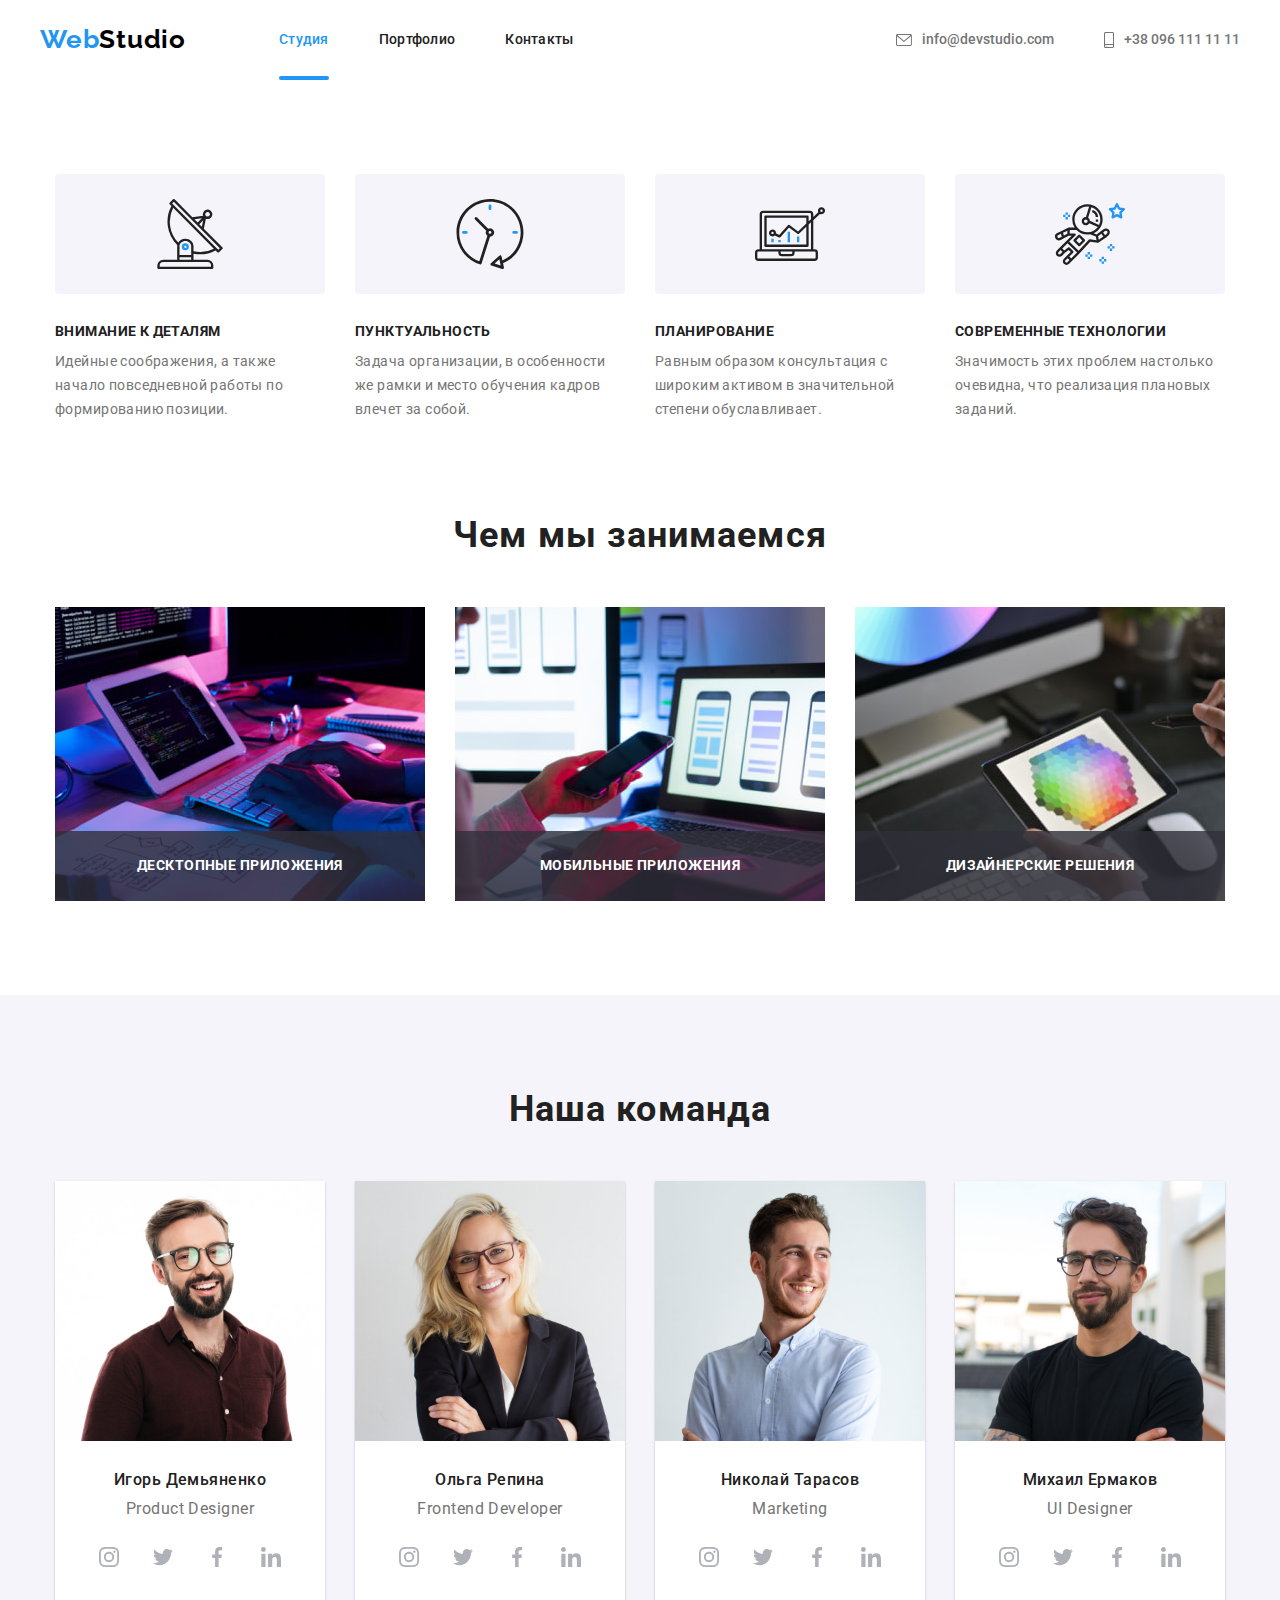
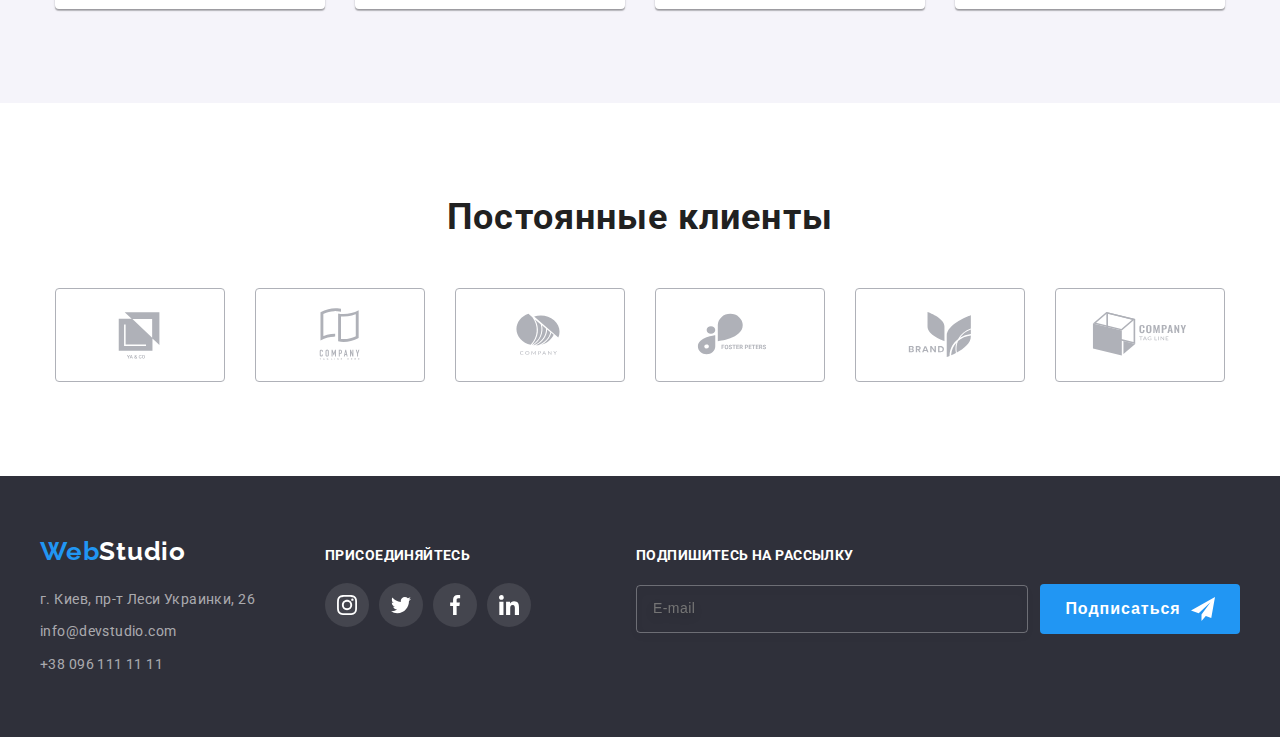
==== commit 88ea007e: "Секция футер, хедер. Правки" ====
--- a/index.html
+++ b/index.html
@@ -18,7 +18,7 @@
 </head>
 <body>
     <!-- Шапка сайта -->
-    <!-- <header class="header">
+    <header class="header">
         <div class="container header__container">
             <a class="logo logo__header" href="./index.html">Web<span class="logo__title">Studio</span></a> 
 
@@ -62,7 +62,7 @@
         </div> 
     </header>
 
-    <main> -->
+    <main>
     <!-- Секция Герой -->
 <!-- 
         <section class="hero overlay">                                                                              
--- a/css/main.min.css
+++ b/css/main.min.css
@@ -1,2 +1,2 @@
-:root{--primary-text-color: #757575;--title-text-color: #212121;--accent-color: #2196f3;--background-clr-modal-form__btn: #f5f4fa;--card-set-gap: 30px;--bg-color-hero: #e5e5e5;--color-icon: #afb1b8;--color-icon-bg: #44454e;--transition-timing-function: cubic-bezier(0.4, 0, 0.2, 1);--transition-duration: 250ms}.visually-hidden{position:absolute;white-space:nowrap;width:1px;height:1px;overflow:hidden;border:0;padding:0;clip:rect(0 0 0 0);-webkit-clip-path:inset(50%);clip-path:inset(50%);margin:-1px}li{list-style:none;margin:0;padding:0}ul{list-style:none;margin:0;padding:0}a{display:block;text-decoration:none;margin:0}h1,h2,h3,p{margin:0}img{display:block;width:100%;height:auto}input{margin:0;padding:0}textarea{resize:none}body{font-family:'Roboto', sans-serif;background-color:#ffffff;color:var(--primary-text-color);margin:0}.container{padding-left:15px;padding-right:15px;margin-left:auto;margin-right:auto}@media screen and (min-width: 480px){.container{width:480px}}@media screen and (min-width: 480px){.container{width:480px}}@media screen and (min-width: 768px){.container{width:768px}}@media screen and (min-width: 768px){.container{width:768px}}@media screen and (min-width: 1200px){.container{width:1200px}}@media screen and (min-width: 1200px){.container{width:1200px}}.section{padding-top:60px;padding-bottom:60px}@media screen and (min-width: 768px){.section{padding-top:60px;padding-bottom:60px}}@media screen and (min-width: 1200px){.section{padding-top:94px;padding-bottom:94px}}.title{margin-bottom:50px;font-weight:700;font-size:36px;line-height:1.16;text-align:center;letter-spacing:0.03em;color:var(--title-text-color)}@media screen and (max-width: 1199.98px){.title{margin-bottom:var(--card-set-gap)}}@-webkit-keyframes animate-modal-form__btn{0%{-webkit-transform:scale(1);transform:scale(1)}50%{-webkit-transform:scale(1.25);transform:scale(1.25)}100%{-webkit-transform:scale(1);transform:scale(1)}}@keyframes animate-modal-form__btn{0%{-webkit-transform:scale(1);transform:scale(1)}50%{-webkit-transform:scale(1.25);transform:scale(1.25)}100%{-webkit-transform:scale(1);transform:scale(1)}}@-webkit-keyframes changeBgColor{0%{background-color:#fff}50%{background-color:#c2daf7}100%{background-color:#c7f3f1}}@keyframes changeBgColor{0%{background-color:#fff}50%{background-color:#c2daf7}100%{background-color:#c7f3f1}}.logo{font-family:'Raleway';font-weight:700;font-size:26px;line-height:1.2;letter-spacing:0.03em;color:var(--accent-color)}.logo__header{margin-right:90px}.logo__title{font-family:'Raleway';font-size:26px;line-height:1.2;letter-spacing:0.03em;color:#000000}.logo__title--white{color:#ffffff}.navigation__list{display:-webkit-box;display:-ms-flexbox;display:flex;-webkit-box-align:center;-ms-flex-align:center;align-items:center}.navigation__item{margin-right:50px}.navigation__item:last-child{margin-right:0}.navigation__link{position:relative;padding-top:32px;padding-bottom:32px;font-weight:500;font-size:14px;line-height:1.14;letter-spacing:0.02em;-webkit-transition:var(--transition-duration) var(--transition-timing-function);-o-transition:var(--transition-duration) var(--transition-timing-function);transition:var(--transition-duration) var(--transition-timing-function);color:var(--title-text-color)}.navigation__link--current{color:var(--accent-color)}.navigation__link:hover,.navigation__link:focus,.navigation__link:focus,.navigation__link--current:active{color:var(--accent-color)}.navigation__link--current::after{position:absolute;display:block;content:'';width:100%;height:4px;left:0;bottom:0;background:var(--accent-color);border-radius:2px}.contact__list{display:-webkit-box;display:-ms-flexbox;display:flex;-webkit-box-align:center;-ms-flex-align:center;align-items:center;margin-left:295px}.contact__list .contact__item+.contact__item{margin-left:50px}.contact__link{display:-webkit-box;display:-ms-flexbox;display:flex;-webkit-box-align:center;-ms-flex-align:center;align-items:center;-webkit-box-pack:center;-ms-flex-pack:center;justify-content:center;padding-top:32px;padding-bottom:32px;font-weight:500;font-size:14px;line-height:1.14;-webkit-transition:var(--transition-duration) var(--transition-timing-function);-o-transition:var(--transition-duration) var(--transition-timing-function);transition:var(--transition-duration) var(--transition-timing-function);color:var(--primary-text-color)}.contact__link:hover,.contact__link:focus{color:var(--accent-color)}.contact__link:hover .contact__icon,.contact__link:focus .contact__icon{fill:var(--accent-color)}.contact__icon{display:inline-block;-webkit-box-align:center;-ms-flex-align:center;align-items:center;-webkit-box-pack:center;-ms-flex-pack:center;justify-content:center;margin-right:10px;fill:var(--primary-text-color)}.button{width:200px;height:50px;-webkit-box-align:center;-ms-flex-align:center;align-items:center;text-align:center;font-weight:700;font-size:16px;line-height:1.8;letter-spacing:0.06em;cursor:pointer;border-radius:4px;border-width:inherit;background-color:var(--accent-color);color:#ffffff}.button:hover,.button:focus{background-color:#188ce8}.overlay{max-width:1600px;background-image:-webkit-gradient(linear, left bottom, left top, from(rgba(0,0,0,0.2)), to(rgba(0,0,0,0.2))),url(../img-studio/header.jpeg);background-image:-webkit-linear-gradient(bottom, rgba(0,0,0,0.2), rgba(0,0,0,0.2)),url(../img-studio/header.jpeg);background-image:-o-linear-gradient(bottom, rgba(0,0,0,0.2), rgba(0,0,0,0.2)),url(../img-studio/header.jpeg);background-image:linear-gradient(0deg, rgba(0,0,0,0.2), rgba(0,0,0,0.2)),url(../img-studio/header.jpeg);background-repeat:no-repeat;background-position:center;background-size:cover;background-color:rgba(47,48,58,0.4)}.backdrop{position:fixed;top:0;left:0;width:100%;height:100%;z-index:2;background-color:rgba(0,0,0,0.1);-webkit-transition:opacity 1000ms, visibility 600ms;-o-transition:opacity 1000ms, visibility 600ms;transition:opacity 1000ms, visibility 600ms}.backdrop.is-hidden{opacity:0;visibility:hidden;pointer-events:none}.modal{position:absolute;top:50%;left:50%;-webkit-transform:translate(-50%, -50%);-ms-transform:translate(-50%, -50%);transform:translate(-50%, -50%);width:528px;border-radius:3px;padding:40px;background-color:#ffffff;-webkit-animation-name:changeBgColor;animation-name:changeBgColor;-webkit-animation-duration:4000ms;animation-duration:4000ms;-webkit-animation-timing-function:linear;animation-timing-function:linear;-webkit-animation-iteration-count:infinite;animation-iteration-count:infinite;-webkit-animation-direction:alternate;animation-direction:alternate;-webkit-animation-delay:250ms;animation-delay:250ms}.modal-btn{position:absolute;top:8px;right:8px;width:30px;height:30px;display:-webkit-box;display:-ms-flexbox;display:flex;-webkit-box-pack:center;-ms-flex-pack:center;justify-content:center;-webkit-box-align:center;-ms-flex-align:center;align-items:center;padding:0;z-index:3;cursor:pointer;border:1px solid rgba(0,0,0,0.1);border-radius:50%;background-color:transparent}.modal-btn__icon-close{-webkit-transition:var(--transition-duration) var(--transition-timing-function);-o-transition:var(--transition-duration) var(--transition-timing-function);transition:var(--transition-duration) var(--transition-timing-function)}.modal-btn__icon-close:hover,.modal-btn__icon-close:focus{fill:var(--accent-color)}.modal-form__title{display:block;-webkit-box-pack:center;-ms-flex-pack:center;justify-content:center;margin-bottom:12px;font-size:20px;line-height:1.15;text-align:center;letter-spacing:0.03em;color:var(--title-text-color)}.modal-wrapper{margin-bottom:20px}.modal-wrapper.modal-form__group+.modal-form__group{margin-top:10px}.modal-form__group{display:block;position:relative;width:100%}.modal-form__label{display:block;text-align:start;margin-bottom:4px;font-weight:400;font-size:12px;line-height:1.2;letter-spacing:0.01em;color:var(--primary-text-color)}.modal-form__input{position:relative;width:100%;height:40px;padding:11px 12px 11px 42px;border:1px solid rgba(33,33,33,0.2);border-radius:4px;cursor:pointer;outline:transparent;-webkit-transition:var(--transition-duration) var(--transition-timing-function);-o-transition:var(--transition-duration) var(--transition-timing-function);transition:var(--transition-duration) var(--transition-timing-function)}.modal-form__input:hover,.modal-form__input:focus{border:1px solid var(--accent-color)}.modal-form__input:focus+.modal-form__icon{fill:var(--accent-color)}.modal-form__input:hover+.modal-form__icon{fill:var(--accent-color)}.modal-form__icon{position:absolute;bottom:11px;left:12px;top:50%;left:12px;-webkit-transition:var(--transition-duration) var(--transition-timing-function);-o-transition:var(--transition-duration) var(--transition-timing-function);transition:var(--transition-duration) var(--transition-timing-function)}.modal-form__message{width:100%;height:120px;padding:12px 16px;border:1px solid rgba(33,33,33,0.2);border-radius:4px;outline:transparent;cursor:pointer;-webkit-transition:var(--transition-duration) var(--transition-timing-function);-o-transition:var(--transition-duration) var(--transition-timing-function);transition:var(--transition-duration) var(--transition-timing-function)}.modal-form__message:hover,.modal-form__message:focus{border:1px solid var(--accent-color)}.modal-form__message::-webkit-input-placeholder{opacity:0.5}.modal-form__message:-ms-input-placeholder{opacity:0.5}.modal-form__message::-ms-input-placeholder{opacity:0.5}.modal-form__message::placeholder{opacity:0.5}.modal-policy__group{display:-webkit-box;display:-ms-flexbox;display:flex;-webkit-box-pack:center;-ms-flex-pack:center;justify-content:center;-webkit-box-align:center;-ms-flex-align:center;align-items:center;margin-bottom:30px}.custom-checkbox{display:-webkit-box;display:-ms-flexbox;display:flex;-webkit-box-align:center;-ms-flex-align:center;align-items:center;-webkit-box-pack:center;-ms-flex-pack:center;justify-content:center;margin-right:7px;border-radius:2px;outline:2px solid var(--title-text-color);outline-offset:-2px;-webkit-transition:background-color var(--transition-duration) var(--transition-timing-function);-o-transition:background-color var(--transition-duration) var(--transition-timing-function);transition:background-color var(--transition-duration) var(--transition-timing-function)}.custom-checkbox__icon{opacity:0}.custom-checkbox:focus{outline:var(--accent-color)}.checkbox:checked+.custom-checkbox .custom-checkbox__icon{opacity:1;fill:#ffffff}.checkbox:checked+.custom-checkbox{background-color:var(--accent-color);outline:var(--accent-color);-webkit-transition:var(--transition-duration) var(--transition-timing-function);-o-transition:var(--transition-duration) var(--transition-timing-function);transition:var(--transition-duration) var(--transition-timing-function)}.modal-policy__desc{display:-webkit-box;display:-ms-flexbox;display:flex;font-size:14px;line-height:1.7;letter-spacing:0.03em}.modal-policy__link{text-decoration:underline;margin-left:3px;color:var(--accent-color)}.modal-form__btn{display:block;margin:0 auto;-webkit-transition:var(--transition-duration) var(--transition-timing-function);-o-transition:var(--transition-duration) var(--transition-timing-function);transition:var(--transition-duration) var(--transition-timing-function)}.modal-form__btn:hover,.modal-form__btn:focus{-webkit-box-shadow:0px 4px 4px rgba(0,0,0,0.15);box-shadow:0px 4px 4px rgba(0,0,0,0.15)}@media screen and (max-width: 1199.98px){.footer__address{margin-bottom:60px}}@media screen and (min-width: 768px){.footer__address{margin-right:165px}}@media screen and (min-width: 1200px){.footer__address{margin-right:70px}}.address{margin-top:20px}.address-text{display:block;font-family:'Roboto';font-style:normal;font-size:14px;line-height:1.71;letter-spacing:0.03em;text-align:center;color:#ffffff}.address__link{font-family:'Roboto';font-style:normal;font-size:14px;line-height:1.71;letter-spacing:0.03em;color:rgba(255,255,255,0.6)}.address .address__item+.address__item{padding-top:9px}@media screen and (min-width: 1200px){.network-address{margin-right:100px}}.network-address__slogan{margin-bottom:20px;font-weight:700;font-size:14px;line-height:16px;letter-spacing:0.03em;text-transform:uppercase;text-align:center;color:#ffffff}.network-address__list{display:-webkit-box;display:-ms-flexbox;display:flex}.network-address__item:not(:last-child){margin-right:10px}.network-address__link{display:-webkit-box;display:-ms-flexbox;display:flex;-webkit-box-pack:center;-ms-flex-pack:center;justify-content:center;-webkit-box-align:center;-ms-flex-align:center;align-items:center;width:44px;height:44px;border-radius:50%;-webkit-transition:var(--transition-duration) var(--transition-timing-function);-o-transition:var(--transition-duration) var(--transition-timing-function);transition:var(--transition-duration) var(--transition-timing-function);background-color:var(--color-icon-bg)}.network-address__link:hover,.network-address__link:focus{color:#ffffff;background-color:var(--accent-color)}.network-address__icon{fill:#ffffff}.footer-form__title{display:block;font-size:14px;line-height:1.14;letter-spacing:0.03em;text-transform:uppercase;-webkit-box-align:center;-ms-flex-align:center;align-items:center;margin-bottom:20px;color:#ffffff}@media screen and (max-width: 767.98px){.footer-form__title{text-align:center;margin-top:60px}}.footer-form__contact{display:-webkit-box;display:-ms-flexbox;display:flex;-webkit-box-pack:center;-ms-flex-pack:center;justify-content:center}@media screen and (max-width: 767.98px){.footer-form__contact{-webkit-box-orient:vertical;-webkit-box-direction:normal;-ms-flex-direction:column;flex-direction:column;-webkit-box-align:center;-ms-flex-align:center;align-items:center}}.footer-form__input{display:inline-block;width:358px;padding:15px 16px;font-size:14px;line-height:1.14;letter-spacing:0.03em;color:#ffffff;background-color:transparent;outline:transparent;border:1px solid rgba(255,255,255,0.3);-webkit-filter:drop-shadow(0px 4px 4px rgba(0,0,0,0.15));filter:drop-shadow(0px 4px 4px rgba(0,0,0,0.15));border-radius:4px}.footer-form__input:hover,.footer-form__input:focus{border:1px solid var(--accent-color)}@media screen and (max-width: 767.98px){.footer-form__input{width:450px;margin-bottom:20px}}@media screen and (min-width: 1200px){.footer-form__input{margin-right:12px}}.footer-form__btn-subscribe{display:-webkit-box;display:-ms-flexbox;display:flex;-webkit-box-pack:center;-ms-flex-pack:center;justify-content:center}.footer-form__icon{fill:#ffffff;margin-left:10px}.buttons-filter__btn{font-weight:500;font-size:16px;line-height:1.62;text-align:center;letter-spacing:0.03em;background-color:#f5f4fa;border-radius:4px;border:none;padding:6px 22px;cursor:pointer;-webkit-transition:var(--transition-duration) var(--transition-timing-function);-o-transition:var(--transition-duration) var(--transition-timing-function);transition:var(--transition-duration) var(--transition-timing-function);color:var(--title-text-color);background-color:var(--background-clr-modal-form__btn)}.buttons-filter__btn--current,.buttons-filter__btn:hover,.buttons-filter__btn:focus{color:#ffffff;background-color:var(--accent-color);-webkit-box-shadow:0px 3px 1px rgba(0,0,0,0.1),0px 1px 2px rgba(0,0,0,0.08),0px 2px 2px rgba(0,0,0,0.12);box-shadow:0px 3px 1px rgba(0,0,0,0.1),0px 1px 2px rgba(0,0,0,0.08),0px 2px 2px rgba(0,0,0,0.12)}.buttons-filter__btn.current:focus,.buttons-filter__btn.current:active{background-color:var(--accent-color)}.buttons-filter{display:-webkit-box;display:-ms-flexbox;display:flex;-webkit-box-pack:center;-ms-flex-pack:center;justify-content:center;height:54px;-webkit-box-align:start;-ms-flex-align:start;align-items:flex-start;margin-bottom:34px}.buttons-filter__item{height:38px;min-width:73px}.buttons-filter .buttons-filter__item+.buttons-filter__item{margin-left:8px}.header__container{display:-webkit-box;display:-ms-flexbox;display:flex;-webkit-box-align:center;-ms-flex-align:center;align-items:center;-webkit-box-pack:center;-ms-flex-pack:center;justify-content:center;height:80px}.header__container--border{border-bottom:1px solid #ececec}.hero{margin-left:auto;margin-right:auto}.hero__page{padding-top:200px;padding-bottom:200px;text-align:center}.hero__title{-webkit-box-align:center;-ms-flex-align:center;align-items:center;width:696px;margin-left:auto;margin-right:auto;font-weight:900;font-size:44px;line-height:1.4;text-align:center;letter-spacing:0.06em;text-transform:uppercase;color:#ffffff}.hero__button{margin-top:30px;-webkit-animation:animate-modal-form__btn 3000ms infinite 1000ms;animation:animate-modal-form__btn 3000ms infinite 1000ms}.features__list{display:-webkit-box;display:-ms-flexbox;display:flex}@media screen and (min-width: 768px){.features__list{-ms-flex-line-pack:center;align-content:center;-webkit-box-pack:center;-ms-flex-pack:center;justify-content:center}}@media screen and (max-width: 1199.98px){.features__list{-ms-flex-wrap:wrap;flex-wrap:wrap}}@media screen and (min-width: 1200px){.features__item{width:270px}}@media screen and (max-width: 767.98px){.features__item{width:450px}.features__item:not(:last-child){margin-bottom:var(--card-set-gap)}}@media screen and (min-width: 768px) and (max-width: 1199.98px){.features__item{width:354px}.features__item:nth-child(2n){margin-left:var(--card-set-gap)}.features__item:nth-child(-n+2){margin-bottom:var(--card-set-gap)}}.features__icon{display:-webkit-box;display:-ms-flexbox;display:flex;-webkit-box-align:center;-ms-flex-align:center;align-items:center;-webkit-box-pack:center;-ms-flex-pack:center;justify-content:center;border-radius:4px;width:100%;height:120px;margin-bottom:30px;background:#f5f4fa}@media screen and (min-width: 768px){.features__icon{width:354px}}@media screen and (min-width: 1200px){.features__icon{width:270px}}.features__title{margin-bottom:10px;font-weight:700;font-size:14px;line-height:1.14;letter-spacing:0.03em;text-transform:uppercase;color:var(--title-text-color)}.features__text{font-size:14px;line-height:1.7;letter-spacing:0.03em;color:var(--primary-text-color);width:450px}@media screen and (min-width: 768px){.features__text{width:354px}}@media screen and (min-width: 1200px){.features__text{width:270px}}.main-task{padding-bottom:94px}.main-task__item{position:relative}@media screen and (max-width: 1199.98px){.main-task{display:none}}.main-task__list{display:-webkit-box;display:-ms-flexbox;display:flex;-webkit-box-pack:center;-ms-flex-pack:center;justify-content:center;-webkit-box-align:center;-ms-flex-align:center;align-items:center}.main-task__list .main-task__item+.main-task__item{margin-left:var(--card-set-gap)}.main-task__box{position:absolute;content:'';display:-webkit-box;display:-ms-flexbox;display:flex;-webkit-box-pack:center;-ms-flex-pack:center;justify-content:center;-webkit-box-align:center;-ms-flex-align:center;align-items:center;width:100%;height:70px;left:0;bottom:0;background-color:rgba(47,48,58,0.8)}.main-task__text{font-weight:700;font-size:14px;line-height:1.14;text-align:center;letter-spacing:0.03em;text-transform:uppercase;color:#ffffff}.team{background:#f5f4fa}.team__list{display:-webkit-box;display:-ms-flexbox;display:flex;-ms-flex-wrap:wrap;flex-wrap:wrap;text-align:center;-webkit-box-pack:center;-ms-flex-pack:center;justify-content:center}.member{-webkit-box-shadow:0px 1px 3px rgba(0,0,0,0.12),0px 1px 1px rgba(0,0,0,0.14),0px 2px 1px rgba(0,0,0,0.2);box-shadow:0px 1px 3px rgba(0,0,0,0.12),0px 1px 1px rgba(0,0,0,0.14),0px 2px 1px rgba(0,0,0,0.2);border-radius:0px 0px 4px 4px;background-color:#ffffff}.member__discription{padding-top:30px;padding-bottom:30px}.member__name{text-align:center;margin-bottom:10px;font-weight:500;font-size:16px;line-height:1.18;letter-spacing:0.03em;color:var(--title-text-color)}.member__text{text-align:center;font-weight:400;font-size:16px;line-height:1.18;letter-spacing:0.03em;margin-bottom:16px;color:var(--primary-text-color)}@media screen and (min-width: 1200px){.member{width:270px}.member:not(:last-child){margin-right:var(--card-set-gap)}}@media screen and (max-width: 767.98px){.member{width:450px}.member:not(:last-child){margin-bottom:var(--card-set-gap)}}@media screen and (min-width: 768px) and (max-width: 1199.98px){.member{width:354px}.member:nth-child(2n){margin-left:var(--card-set-gap)}.member:nth-child(-n+2){margin-bottom:var(--card-set-gap)}}.member__social-list{display:-webkit-box;display:-ms-flexbox;display:flex;-webkit-box-align:center;-ms-flex-align:center;align-items:center;-webkit-box-pack:center;-ms-flex-pack:center;justify-content:center}.member__social-item:not(:last-child){margin-right:10px}.member__social-link{display:-webkit-box;display:-ms-flexbox;display:flex;-webkit-box-pack:center;-ms-flex-pack:center;justify-content:center;-webkit-box-align:center;-ms-flex-align:center;align-items:center;width:44px;height:44px;cursor:pointer;border-radius:50%;-webkit-transition:var(--transition-duration) var(--transition-timing-function);-o-transition:var(--transition-duration) var(--transition-timing-function);transition:var(--transition-duration) var(--transition-timing-function);background-color:#ffffff;color:var(--color-icon)}.member__social-link:hover,.member__social-link:focus{color:#ffffff;background-color:var(--accent-color)}.member__social-icon{fill:currentColor}.cleint__list{display:-webkit-box;display:-ms-flexbox;display:flex;-ms-flex-wrap:wrap;flex-wrap:wrap;-webkit-box-align:center;-ms-flex-align:center;align-items:center;-webkit-box-pack:center;-ms-flex-pack:center;justify-content:center}@media screen and (min-width: 1200px){.client__item{width:170px}.client__item:not(:last-child){margin-right:var(--card-set-gap)}}@media screen and (max-width: 767.98px){.client__item{width:210px}.client__item:nth-child(2n){margin-left:var(--card-set-gap)}.client__item:nth-child(-n+4){margin-bottom:var(--card-set-gap)}}@media screen and (min-width: 768px) and (max-width: 1199.98px){.client__item{width:226px}.client__item:not(:nth-child(3n-2)){margin-left:var(--card-set-gap)}.client__item:nth-child(-n+3){margin-bottom:var(--card-set-gap)}}.client__link{display:-webkit-box;display:-ms-flexbox;display:flex;-webkit-box-pack:center;-ms-flex-pack:center;justify-content:center;-webkit-box-align:center;-ms-flex-align:center;align-items:center;height:92px;cursor:pointer;border:1px solid #afb1b8;border-radius:4px;-webkit-transition:var(--transition-duration) var(--transition-timing-function);-o-transition:var(--transition-duration) var(--transition-timing-function);transition:var(--transition-duration) var(--transition-timing-function);color:var(--color-icon)}.client__link:hover,.client__link:focus{color:var(--accent-color);border:1px solid var(--accent-color)}.client__icon{fill:currentColor}.footer{background:#2f303a}.footer__container{display:-webkit-box;display:-ms-flexbox;display:flex;-webkit-box-pack:center;-ms-flex-pack:center;justify-content:center;-webkit-box-align:baseline;-ms-flex-align:baseline;align-items:baseline;padding-top:60px;padding-bottom:60px}@media screen and (min-width: 480px){.footer__container{-webkit-box-orient:vertical;-webkit-box-direction:normal;-ms-flex-direction:column;flex-direction:column;-webkit-box-align:center;-ms-flex-align:center;align-items:center}}.portfolio-gallery{display:-webkit-box;display:-ms-flexbox;display:flex;-ms-flex-wrap:wrap;flex-wrap:wrap;margin-left:calc(-1 * var(--card-set-gap));margin-top:calc(-1 * var(--card-set-gap))}.portfolio-gallery__text{margin-top:4px;font-size:16px;line-height:1.88;letter-spacing:0.03em;color:var(--primary-text-color)}.portfolio-gallery__card{position:relative;overflow:hidden}.portfolio-gallery>.portfolio-gallery__item{-ms-flex-preferred-size:calc(100% / 3 - var(--card-set-gap));flex-basis:calc(100% / 3 - var(--card-set-gap));margin-left:var(--card-set-gap);margin-top:var(--card-set-gap);background:#ffffff}.portfolio-gallery__text-transform{position:absolute;width:100%;height:100%;padding:63px 24px;opacity:0;background:rgba(33,150,243,0.9);-webkit-transform:translateY(0);-ms-transform:translateY(0);transform:translateY(0);-webkit-transition:-webkit-transform var(--transition-duration) var(--transition-timing-function);transition:-webkit-transform var(--transition-duration) var(--transition-timing-function);-o-transition:transform var(--transition-duration) var(--transition-timing-function);transition:transform var(--transition-duration) var(--transition-timing-function);transition:transform var(--transition-duration) var(--transition-timing-function), -webkit-transform var(--transition-duration) var(--transition-timing-function);font-size:18px;line-height:1.55;letter-spacing:0.03em;color:#ffffff}.portfolio-gallery__link{-webkit-transition:var(--transition-duration) var(--transition-timing-function);-o-transition:var(--transition-duration) var(--transition-timing-function);transition:var(--transition-duration) var(--transition-timing-function)}.portfolio-gallery__link:hover,.portfolio-gallery__link:focus{-webkit-box-shadow:0px 1px 1px rgba(0,0,0,0.12),0px 4px 4px rgba(0,0,0,0.06),1px 4px 6px rgba(0,0,0,0.16);box-shadow:0px 1px 1px rgba(0,0,0,0.12),0px 4px 4px rgba(0,0,0,0.06),1px 4px 6px rgba(0,0,0,0.16)}.portfolio-gallery__link:hover .portfolio-gallery__text-transform,.portfolio-gallery__link:focus .portfolio-gallery__text-transform{-webkit-transform:translateY(-100%);-ms-transform:translateY(-100%);transform:translateY(-100%);opacity:1}.portfolio-gallery .portfolio-gallery__discription{display:block;padding:20px 24px;text-align:start;border:1px solid #eeeeee}.portfolio-gallery .portfolio-gallery__title{font-weight:700;font-size:18px;line-height:2;letter-spacing:0.06em;color:var(--title-text-color)}
+:root{--primary-text-color: #757575;--title-text-color: #212121;--accent-color: #2196f3;--background-clr-modal-form__btn: #f5f4fa;--card-set-gap: 30px;--bg-color-hero: #e5e5e5;--color-icon: #afb1b8;--color-icon-bg: #44454e;--transition-timing-function: cubic-bezier(0.4, 0, 0.2, 1);--transition-duration: 250ms}.visually-hidden{position:absolute;white-space:nowrap;width:1px;height:1px;overflow:hidden;border:0;padding:0;clip:rect(0 0 0 0);-webkit-clip-path:inset(50%);clip-path:inset(50%);margin:-1px}li{list-style:none;margin:0;padding:0}ul{list-style:none;margin:0;padding:0}a{display:block;text-decoration:none;margin:0}h1,h2,h3,p{margin:0}img{display:block;width:100%;height:auto}input{margin:0;padding:0}textarea{resize:none}body{font-family:'Roboto', sans-serif;background-color:#ffffff;color:var(--primary-text-color);margin:0}.container{padding-left:15px;padding-right:15px;margin-left:auto;margin-right:auto}@media screen and (min-width: 480px){.container{width:480px}}@media screen and (min-width: 480px){.container{width:480px}}@media screen and (min-width: 768px){.container{width:768px}}@media screen and (min-width: 768px){.container{width:768px}}@media screen and (min-width: 1200px){.container{width:1200px}}@media screen and (min-width: 1200px){.container{width:1200px}}.section{padding-top:60px;padding-bottom:60px}@media screen and (min-width: 768px){.section{padding-top:60px;padding-bottom:60px}}@media screen and (min-width: 1200px){.section{padding-top:94px;padding-bottom:94px}}.title{margin-bottom:50px;font-weight:700;font-size:36px;line-height:1.16;text-align:center;letter-spacing:0.03em;color:var(--title-text-color)}@media screen and (max-width: 1199.98px){.title{margin-bottom:var(--card-set-gap)}}@-webkit-keyframes animate-modal-form__btn{0%{-webkit-transform:scale(1);transform:scale(1)}50%{-webkit-transform:scale(1.25);transform:scale(1.25)}100%{-webkit-transform:scale(1);transform:scale(1)}}@keyframes animate-modal-form__btn{0%{-webkit-transform:scale(1);transform:scale(1)}50%{-webkit-transform:scale(1.25);transform:scale(1.25)}100%{-webkit-transform:scale(1);transform:scale(1)}}@-webkit-keyframes changeBgColor{0%{background-color:#fff}50%{background-color:#c2daf7}100%{background-color:#c7f3f1}}@keyframes changeBgColor{0%{background-color:#fff}50%{background-color:#c2daf7}100%{background-color:#c7f3f1}}.logo{font-family:'Raleway';font-weight:700;font-size:26px;line-height:1.2;letter-spacing:0.03em;color:var(--accent-color)}@media screen and (min-width: 768px){.logo__header{margin-right:88px}}@media screen and (min-width: 1200px){.logo__header{margin-right:93px}}.logo__title{font-family:'Raleway';font-size:26px;line-height:1.2;letter-spacing:0.03em;color:#000000}.logo__title--white{color:#ffffff}@media screen and (max-width: 767.98px){.navigation{display:none}}.navigation__list{display:-webkit-box;display:-ms-flexbox;display:flex;-webkit-box-align:center;-ms-flex-align:center;align-items:center}.navigation__item{margin-right:50px}.navigation__item:last-child{margin-right:0}.navigation__link{position:relative;padding-top:32px;padding-bottom:32px;font-weight:500;font-size:14px;line-height:1.14;letter-spacing:0.02em;-webkit-transition:var(--transition-duration) var(--transition-timing-function);-o-transition:var(--transition-duration) var(--transition-timing-function);transition:var(--transition-duration) var(--transition-timing-function);color:var(--title-text-color)}.navigation__link--current{color:var(--accent-color)}.navigation__link:hover,.navigation__link:focus,.navigation__link:focus,.navigation__link--current:active{color:var(--accent-color)}.navigation__link--current::after{position:absolute;display:block;content:'';width:100%;height:4px;left:0;bottom:0;background:var(--accent-color);border-radius:2px}.contact__list{display:-webkit-box;display:-ms-flexbox;display:flex;-webkit-box-align:center;-ms-flex-align:center;align-items:center;margin-left:auto}@media screen and (max-width: 767.98px){.contact__list{display:none}}@media screen and (min-width: 768px) and (max-width: 1199.98px){.contact__list{-webkit-box-orient:vertical;-webkit-box-direction:normal;-ms-flex-direction:column;flex-direction:column;-webkit-box-align:start;-ms-flex-align:start;align-items:flex-start}}@media screen and (min-width: 1200px){.contact__item:last-child{margin-left:50px}}.contact__link{display:-webkit-box;display:-ms-flexbox;display:flex;-webkit-box-align:center;-ms-flex-align:center;align-items:center;-webkit-box-pack:center;-ms-flex-pack:center;justify-content:center;font-weight:500;font-size:14px;line-height:1.14;-webkit-transition:var(--transition-duration) var(--transition-timing-function);-o-transition:var(--transition-duration) var(--transition-timing-function);transition:var(--transition-duration) var(--transition-timing-function);color:var(--primary-text-color)}.contact__link:hover,.contact__link:focus{color:var(--accent-color)}.contact__link:hover .contact__icon,.contact__link:focus .contact__icon{fill:var(--accent-color)}@media screen and (min-width: 768px){.contact__link{padding-top:5px;padding-bottom:5px}}@media screen and (min-width: 1200px){.contact__link{padding-top:32px;padding-bottom:32px}}.contact__icon{display:inline-block;-webkit-box-align:center;-ms-flex-align:center;align-items:center;-webkit-box-pack:center;-ms-flex-pack:center;justify-content:center;margin-right:10px;fill:var(--primary-text-color)}.button{width:200px;height:50px;-webkit-box-align:center;-ms-flex-align:center;align-items:center;text-align:center;font-weight:700;font-size:16px;line-height:1.8;letter-spacing:0.06em;cursor:pointer;border-radius:4px;border-width:inherit;background-color:var(--accent-color);color:#ffffff}.button:hover,.button:focus{background-color:#188ce8}.overlay{max-width:1600px;background-image:-webkit-gradient(linear, left bottom, left top, from(rgba(0,0,0,0.2)), to(rgba(0,0,0,0.2))),url(../img-studio/header.jpeg);background-image:-webkit-linear-gradient(bottom, rgba(0,0,0,0.2), rgba(0,0,0,0.2)),url(../img-studio/header.jpeg);background-image:-o-linear-gradient(bottom, rgba(0,0,0,0.2), rgba(0,0,0,0.2)),url(../img-studio/header.jpeg);background-image:linear-gradient(0deg, rgba(0,0,0,0.2), rgba(0,0,0,0.2)),url(../img-studio/header.jpeg);background-repeat:no-repeat;background-position:center;background-size:cover;background-color:rgba(47,48,58,0.4)}.backdrop{position:fixed;top:0;left:0;width:100%;height:100%;z-index:2;background-color:rgba(0,0,0,0.1);-webkit-transition:opacity 1000ms, visibility 600ms;-o-transition:opacity 1000ms, visibility 600ms;transition:opacity 1000ms, visibility 600ms}.backdrop.is-hidden{opacity:0;visibility:hidden;pointer-events:none}.modal{position:absolute;top:50%;left:50%;-webkit-transform:translate(-50%, -50%);-ms-transform:translate(-50%, -50%);transform:translate(-50%, -50%);width:528px;border-radius:3px;padding:40px;background-color:#ffffff;-webkit-animation-name:changeBgColor;animation-name:changeBgColor;-webkit-animation-duration:4000ms;animation-duration:4000ms;-webkit-animation-timing-function:linear;animation-timing-function:linear;-webkit-animation-iteration-count:infinite;animation-iteration-count:infinite;-webkit-animation-direction:alternate;animation-direction:alternate;-webkit-animation-delay:250ms;animation-delay:250ms}.modal-btn{position:absolute;top:8px;right:8px;width:30px;height:30px;display:-webkit-box;display:-ms-flexbox;display:flex;-webkit-box-pack:center;-ms-flex-pack:center;justify-content:center;-webkit-box-align:center;-ms-flex-align:center;align-items:center;padding:0;z-index:3;cursor:pointer;border:1px solid rgba(0,0,0,0.1);border-radius:50%;background-color:transparent}.modal-btn__icon-close{-webkit-transition:var(--transition-duration) var(--transition-timing-function);-o-transition:var(--transition-duration) var(--transition-timing-function);transition:var(--transition-duration) var(--transition-timing-function)}.modal-btn__icon-close:hover,.modal-btn__icon-close:focus{fill:var(--accent-color)}.modal-form__title{display:block;-webkit-box-pack:center;-ms-flex-pack:center;justify-content:center;margin-bottom:12px;font-size:20px;line-height:1.15;text-align:center;letter-spacing:0.03em;color:var(--title-text-color)}.modal-wrapper{margin-bottom:20px}.modal-wrapper.modal-form__group+.modal-form__group{margin-top:10px}.modal-form__group{display:block;position:relative;width:100%}.modal-form__label{display:block;text-align:start;margin-bottom:4px;font-weight:400;font-size:12px;line-height:1.2;letter-spacing:0.01em;color:var(--primary-text-color)}.modal-form__input{position:relative;width:100%;height:40px;padding:11px 12px 11px 42px;border:1px solid rgba(33,33,33,0.2);border-radius:4px;cursor:pointer;outline:transparent;-webkit-transition:var(--transition-duration) var(--transition-timing-function);-o-transition:var(--transition-duration) var(--transition-timing-function);transition:var(--transition-duration) var(--transition-timing-function)}.modal-form__input:hover,.modal-form__input:focus{border:1px solid var(--accent-color)}.modal-form__input:focus+.modal-form__icon{fill:var(--accent-color)}.modal-form__input:hover+.modal-form__icon{fill:var(--accent-color)}.modal-form__icon{position:absolute;bottom:11px;left:12px;top:50%;left:12px;-webkit-transition:var(--transition-duration) var(--transition-timing-function);-o-transition:var(--transition-duration) var(--transition-timing-function);transition:var(--transition-duration) var(--transition-timing-function)}.modal-form__message{width:100%;height:120px;padding:12px 16px;border:1px solid rgba(33,33,33,0.2);border-radius:4px;outline:transparent;cursor:pointer;-webkit-transition:var(--transition-duration) var(--transition-timing-function);-o-transition:var(--transition-duration) var(--transition-timing-function);transition:var(--transition-duration) var(--transition-timing-function)}.modal-form__message:hover,.modal-form__message:focus{border:1px solid var(--accent-color)}.modal-form__message::-webkit-input-placeholder{opacity:0.5}.modal-form__message:-ms-input-placeholder{opacity:0.5}.modal-form__message::-ms-input-placeholder{opacity:0.5}.modal-form__message::placeholder{opacity:0.5}.modal-policy__group{display:-webkit-box;display:-ms-flexbox;display:flex;-webkit-box-pack:center;-ms-flex-pack:center;justify-content:center;-webkit-box-align:center;-ms-flex-align:center;align-items:center;margin-bottom:30px}.custom-checkbox{display:-webkit-box;display:-ms-flexbox;display:flex;-webkit-box-align:center;-ms-flex-align:center;align-items:center;-webkit-box-pack:center;-ms-flex-pack:center;justify-content:center;margin-right:7px;border-radius:2px;outline:2px solid var(--title-text-color);outline-offset:-2px;-webkit-transition:background-color var(--transition-duration) var(--transition-timing-function);-o-transition:background-color var(--transition-duration) var(--transition-timing-function);transition:background-color var(--transition-duration) var(--transition-timing-function)}.custom-checkbox__icon{opacity:0}.custom-checkbox:focus{outline:var(--accent-color)}.checkbox:checked+.custom-checkbox .custom-checkbox__icon{opacity:1;fill:#ffffff}.checkbox:checked+.custom-checkbox{background-color:var(--accent-color);outline:var(--accent-color);-webkit-transition:var(--transition-duration) var(--transition-timing-function);-o-transition:var(--transition-duration) var(--transition-timing-function);transition:var(--transition-duration) var(--transition-timing-function)}.modal-policy__desc{display:-webkit-box;display:-ms-flexbox;display:flex;font-size:14px;line-height:1.7;letter-spacing:0.03em}.modal-policy__link{text-decoration:underline;margin-left:3px;color:var(--accent-color)}.modal-form__btn{display:block;margin:0 auto;-webkit-transition:var(--transition-duration) var(--transition-timing-function);-o-transition:var(--transition-duration) var(--transition-timing-function);transition:var(--transition-duration) var(--transition-timing-function)}.modal-form__btn:hover,.modal-form__btn:focus{-webkit-box-shadow:0px 4px 4px rgba(0,0,0,0.15);box-shadow:0px 4px 4px rgba(0,0,0,0.15)}@media screen and (max-width: 1199.98px){.footer__address{margin-bottom:60px;text-align:center}}@media screen and (min-width: 768px){.footer__address{margin-right:165px}}@media screen and (min-width: 1200px){.footer__address{margin-right:70px}}.address{margin-top:20px}.address-text{display:block;font-family:'Roboto';font-style:normal;font-size:14px;line-height:1.71;letter-spacing:0.03em;text-align:center;color:#ffffff}.address__link{font-family:'Roboto';font-style:normal;font-size:14px;line-height:1.71;letter-spacing:0.03em;color:rgba(255,255,255,0.6)}.address .address__item+.address__item{padding-top:9px}@media screen and (min-width: 1200px){.network-address{margin-right:93px}}.network-address__slogan{margin-bottom:20px;font-weight:700;font-size:14px;line-height:16px;letter-spacing:0.03em;text-transform:uppercase;text-align:center;color:#ffffff}@media screen and (min-width: 1200px){.network-address__slogan{text-align:start}}.network-address__list{display:-webkit-box;display:-ms-flexbox;display:flex}@media screen and (max-width: 1199.98px){.network-address__list{-webkit-box-pack:center;-ms-flex-pack:center;justify-content:center}}.network-address__item:not(:last-child){margin-right:10px}.network-address__link{display:-webkit-box;display:-ms-flexbox;display:flex;-webkit-box-pack:center;-ms-flex-pack:center;justify-content:center;-webkit-box-align:center;-ms-flex-align:center;align-items:center;width:44px;height:44px;border-radius:50%;-webkit-transition:var(--transition-duration) var(--transition-timing-function);-o-transition:var(--transition-duration) var(--transition-timing-function);transition:var(--transition-duration) var(--transition-timing-function);background-color:var(--color-icon-bg)}.network-address__link:hover,.network-address__link:focus{color:#ffffff;background-color:var(--accent-color)}.network-address__icon{fill:#ffffff}@media screen and (min-width: 1200px){.footer-form{margin-left:auto}}@media screen and (max-width: 767.98px){.footer-form{margin-top:60px}}.footer-form__title{display:block;font-size:14px;line-height:1.14;letter-spacing:0.03em;text-transform:uppercase;-webkit-box-align:center;-ms-flex-align:center;align-items:center;margin-bottom:20px;color:#ffffff}@media screen and (max-width: 1199.98px){.footer-form__title{text-align:center}}.footer-form__contact{display:-webkit-box;display:-ms-flexbox;display:flex;-webkit-box-pack:center;-ms-flex-pack:center;justify-content:center}@media screen and (max-width: 767.98px){.footer-form__contact{-webkit-box-orient:vertical;-webkit-box-direction:normal;-ms-flex-direction:column;flex-direction:column;-webkit-box-align:center;-ms-flex-align:center;align-items:center}}@media screen and (min-width: 768px){.footer-form__contact{-webkit-box-orient:vertical;-webkit-box-direction:normal;-ms-flex-direction:column;flex-direction:column;-webkit-box-align:center;-ms-flex-align:center;align-items:center}}@media screen and (min-width: 1200px){.footer-form__contact{-webkit-box-orient:horizontal;-webkit-box-direction:normal;-ms-flex-direction:row;flex-direction:row}}.footer-form__input{display:inline-block;width:358px;padding:15px 16px;font-size:14px;line-height:1.14;letter-spacing:0.03em;color:#ffffff;background-color:transparent;outline:transparent;border:1px solid rgba(255,255,255,0.3);-webkit-filter:drop-shadow(0px 4px 4px rgba(0,0,0,0.15));filter:drop-shadow(0px 4px 4px rgba(0,0,0,0.15));border-radius:4px}.footer-form__input:hover,.footer-form__input:focus{border:1px solid var(--accent-color)}@media screen and (max-width: 767.98px){.footer-form__input{width:450px}}@media screen and (min-width: 768px){.footer-form__input{width:450px}}@media screen and (min-width: 1200px){.footer-form__input{display:-webkit-box;display:-ms-flexbox;display:flex;width:358px;margin-right:12px}}@media screen and (max-width: 1199.98px){.footer-form__input{margin-bottom:20px}}.footer-form__btn-subscribe{display:-webkit-box;display:-ms-flexbox;display:flex;-webkit-box-pack:center;-ms-flex-pack:center;justify-content:center}.footer-form__icon{fill:#ffffff;margin-left:10px}.buttons-filter__btn{font-weight:500;font-size:16px;line-height:1.62;text-align:center;letter-spacing:0.03em;background-color:#f5f4fa;border-radius:4px;border:none;padding:6px 22px;cursor:pointer;-webkit-transition:var(--transition-duration) var(--transition-timing-function);-o-transition:var(--transition-duration) var(--transition-timing-function);transition:var(--transition-duration) var(--transition-timing-function);color:var(--title-text-color);background-color:var(--background-clr-modal-form__btn)}.buttons-filter__btn--current,.buttons-filter__btn:hover,.buttons-filter__btn:focus{color:#ffffff;background-color:var(--accent-color);-webkit-box-shadow:0px 3px 1px rgba(0,0,0,0.1),0px 1px 2px rgba(0,0,0,0.08),0px 2px 2px rgba(0,0,0,0.12);box-shadow:0px 3px 1px rgba(0,0,0,0.1),0px 1px 2px rgba(0,0,0,0.08),0px 2px 2px rgba(0,0,0,0.12)}.buttons-filter__btn.current:focus,.buttons-filter__btn.current:active{background-color:var(--accent-color)}.buttons-filter{display:-webkit-box;display:-ms-flexbox;display:flex;-ms-flex-wrap:wrap;flex-wrap:wrap;-webkit-box-pack:center;-ms-flex-pack:center;justify-content:center;-webkit-box-align:start;-ms-flex-align:start;align-items:flex-start}@media screen and (max-width: 767.98px){.buttons-filter{-webkit-box-pack:start;-ms-flex-pack:start;justify-content:flex-start;margin-bottom:40px}}@media screen and (min-width: 768px){.buttons-filter{margin-bottom:30px}}@media screen and (min-width: 1200px){.buttons-filter{margin-bottom:50px}}.buttons-filter__item{height:38px;min-width:73px}@media screen and (max-width: 767.98px){.buttons-filter__item{margin-bottom:15px}}.buttons-filter__item:not(:last-child){margin-right:8px}.header__container{display:-webkit-box;display:-ms-flexbox;display:flex;-webkit-box-align:center;-ms-flex-align:center;align-items:center;-webkit-box-pack:justify;-ms-flex-pack:justify;justify-content:space-between;height:80px}.header__container--border{border-bottom:1px solid #ececec}.hero{margin-left:auto;margin-right:auto}.hero__page{padding-top:200px;padding-bottom:200px;text-align:center}.hero__title{-webkit-box-align:center;-ms-flex-align:center;align-items:center;width:696px;margin-left:auto;margin-right:auto;font-weight:900;font-size:44px;line-height:1.4;text-align:center;letter-spacing:0.06em;text-transform:uppercase;color:#ffffff}.hero__button{margin-top:30px;-webkit-animation:animate-modal-form__btn 3000ms infinite 1000ms;animation:animate-modal-form__btn 3000ms infinite 1000ms}.features__list{display:-webkit-box;display:-ms-flexbox;display:flex}@media screen and (min-width: 768px){.features__list{-ms-flex-line-pack:center;align-content:center;-webkit-box-pack:center;-ms-flex-pack:center;justify-content:center}}@media screen and (max-width: 1199.98px){.features__list{-ms-flex-wrap:wrap;flex-wrap:wrap}}@media screen and (min-width: 1200px){.features__item{-ms-flex-line-pack:center;align-content:center;-webkit-box-pack:center;-ms-flex-pack:center;justify-content:center}.features__item:not(:first-child){margin-left:var(--card-set-gap)}}@media screen and (max-width: 767.98px){.features__item{width:450px}.features__item:not(:last-child){margin-bottom:var(--card-set-gap)}}@media screen and (min-width: 768px) and (max-width: 1199.98px){.features__item{width:354px}.features__item:nth-child(2n){margin-left:var(--card-set-gap)}.features__item:nth-child(-n+2){margin-bottom:var(--card-set-gap)}}.features__icon{display:-webkit-box;display:-ms-flexbox;display:flex;-webkit-box-align:center;-ms-flex-align:center;align-items:center;-webkit-box-pack:center;-ms-flex-pack:center;justify-content:center;border-radius:4px;width:100%;height:120px;margin-bottom:30px;background:#f5f4fa}@media screen and (min-width: 768px){.features__icon{width:354px}}@media screen and (min-width: 1200px){.features__icon{width:270px}}.features__title{margin-bottom:10px;font-weight:700;font-size:14px;line-height:1.14;letter-spacing:0.03em;text-transform:uppercase;color:var(--title-text-color)}.features__text{font-size:14px;line-height:1.7;letter-spacing:0.03em;color:var(--primary-text-color);width:450px}@media screen and (min-width: 768px){.features__text{width:354px}}@media screen and (min-width: 1200px){.features__text{width:270px}}.main-task{padding-bottom:94px}.main-task__item{position:relative}@media screen and (max-width: 1199.98px){.main-task{display:none}}.main-task__list{display:-webkit-box;display:-ms-flexbox;display:flex;-webkit-box-pack:center;-ms-flex-pack:center;justify-content:center;-webkit-box-align:center;-ms-flex-align:center;align-items:center}.main-task__list .main-task__item+.main-task__item{margin-left:var(--card-set-gap)}.main-task__box{position:absolute;content:'';display:-webkit-box;display:-ms-flexbox;display:flex;-webkit-box-pack:center;-ms-flex-pack:center;justify-content:center;-webkit-box-align:center;-ms-flex-align:center;align-items:center;width:100%;height:70px;left:0;bottom:0;background-color:rgba(47,48,58,0.8)}.main-task__text{font-weight:700;font-size:14px;line-height:1.14;text-align:center;letter-spacing:0.03em;text-transform:uppercase;color:#ffffff}.team{background:#f5f4fa}.team__list{display:-webkit-box;display:-ms-flexbox;display:flex;-ms-flex-wrap:wrap;flex-wrap:wrap;text-align:center;-webkit-box-pack:center;-ms-flex-pack:center;justify-content:center}.member{-webkit-box-shadow:0px 1px 3px rgba(0,0,0,0.12),0px 1px 1px rgba(0,0,0,0.14),0px 2px 1px rgba(0,0,0,0.2);box-shadow:0px 1px 3px rgba(0,0,0,0.12),0px 1px 1px rgba(0,0,0,0.14),0px 2px 1px rgba(0,0,0,0.2);border-radius:0px 0px 4px 4px;background-color:#ffffff}.member__discription{padding-top:30px;padding-bottom:30px}.member__name{text-align:center;margin-bottom:10px;font-weight:500;font-size:16px;line-height:1.18;letter-spacing:0.03em;color:var(--title-text-color)}.member__text{text-align:center;font-weight:400;font-size:16px;line-height:1.18;letter-spacing:0.03em;margin-bottom:16px;color:var(--primary-text-color)}@media screen and (min-width: 1200px){.member{width:270px}.member:not(:last-child){margin-right:var(--card-set-gap)}}@media screen and (max-width: 767.98px){.member{width:450px}.member:not(:last-child){margin-bottom:var(--card-set-gap)}}@media screen and (min-width: 768px) and (max-width: 1199.98px){.member{width:354px}.member:nth-child(2n){margin-left:var(--card-set-gap)}.member:nth-child(-n+2){margin-bottom:var(--card-set-gap)}}.member__social-list{display:-webkit-box;display:-ms-flexbox;display:flex;-webkit-box-align:center;-ms-flex-align:center;align-items:center;-webkit-box-pack:center;-ms-flex-pack:center;justify-content:center}.member__social-item:not(:last-child){margin-right:10px}.member__social-link{display:-webkit-box;display:-ms-flexbox;display:flex;-webkit-box-pack:center;-ms-flex-pack:center;justify-content:center;-webkit-box-align:center;-ms-flex-align:center;align-items:center;width:44px;height:44px;cursor:pointer;border-radius:50%;-webkit-transition:var(--transition-duration) var(--transition-timing-function);-o-transition:var(--transition-duration) var(--transition-timing-function);transition:var(--transition-duration) var(--transition-timing-function);background-color:#ffffff;color:var(--color-icon)}.member__social-link:hover,.member__social-link:focus{color:#ffffff;background-color:var(--accent-color)}.member__social-icon{fill:currentColor}.cleint__list{display:-webkit-box;display:-ms-flexbox;display:flex;-ms-flex-wrap:wrap;flex-wrap:wrap;-webkit-box-align:center;-ms-flex-align:center;align-items:center;-webkit-box-pack:center;-ms-flex-pack:center;justify-content:center}@media screen and (min-width: 1200px){.client__item{width:170px}.client__item:not(:last-child){margin-right:var(--card-set-gap)}}@media screen and (max-width: 767.98px){.client__item{width:210px}.client__item:nth-child(2n){margin-left:var(--card-set-gap)}.client__item:nth-child(-n+4){margin-bottom:var(--card-set-gap)}}@media screen and (min-width: 768px) and (max-width: 1199.98px){.client__item{width:226px}.client__item:not(:nth-child(3n-2)){margin-left:var(--card-set-gap)}.client__item:nth-child(-n+3){margin-bottom:var(--card-set-gap)}}.client__link{display:-webkit-box;display:-ms-flexbox;display:flex;-webkit-box-pack:center;-ms-flex-pack:center;justify-content:center;-webkit-box-align:center;-ms-flex-align:center;align-items:center;height:92px;cursor:pointer;border:1px solid #afb1b8;border-radius:4px;-webkit-transition:var(--transition-duration) var(--transition-timing-function);-o-transition:var(--transition-duration) var(--transition-timing-function);transition:var(--transition-duration) var(--transition-timing-function);color:var(--color-icon)}.client__link:hover,.client__link:focus{color:var(--accent-color);border:1px solid var(--accent-color)}.client__icon{fill:currentColor}.footer{background:#2f303a}.footer__container{display:-webkit-box;display:-ms-flexbox;display:flex;-webkit-box-pack:center;-ms-flex-pack:center;justify-content:center;padding-top:60px;padding-bottom:60px}@media screen and (min-width: 1200px){.footer__container{display:-webkit-box;display:-ms-flexbox;display:flex;-webkit-box-align:baseline;-ms-flex-align:baseline;align-items:baseline}}@media screen and (max-width: 767.98px){.footer__container{-webkit-box-orient:vertical;-webkit-box-direction:normal;-ms-flex-direction:column;flex-direction:column;-webkit-box-align:center;-ms-flex-align:center;align-items:center}}@media screen and (min-width: 768px) and (max-width: 1199.98px){.footer__container{-ms-flex-wrap:wrap;flex-wrap:wrap}}.portfolio-gallery{display:-webkit-box;display:-ms-flexbox;display:flex;-ms-flex-wrap:wrap;flex-wrap:wrap}@media screen and (min-width: 768px){.portfolio-gallery{margin-left:calc(-1 * var(--card-set-gap));margin-top:calc(-1 * var(--card-set-gap))}}.portfolio-gallery__text{margin-top:4px;font-size:16px;line-height:1.88;letter-spacing:0.03em;color:var(--primary-text-color)}.portfolio-gallery__card{position:relative;overflow:hidden}.portfolio-gallery>.portfolio-gallery__item{margin-top:var(--card-set-gap);background:#ffffff}@media screen and (max-width: 767.98px){.portfolio-gallery>.portfolio-gallery__item{-ms-flex-preferred-size:100%;flex-basis:100%}}@media screen and (min-width: 768px){.portfolio-gallery>.portfolio-gallery__item{-ms-flex-preferred-size:calc(100% / 2 - var(--card-set-gap));flex-basis:calc(100% / 2 - var(--card-set-gap));margin-left:var(--card-set-gap)}}@media screen and (min-width: 1200px){.portfolio-gallery>.portfolio-gallery__item{-ms-flex-preferred-size:calc(100% / 3 - var(--card-set-gap));flex-basis:calc(100% / 3 - var(--card-set-gap))}}.portfolio-gallery__text-transform{position:absolute;width:100%;height:100%;padding:63px 24px;opacity:0;background:rgba(33,150,243,0.9);-webkit-transform:translateY(0);-ms-transform:translateY(0);transform:translateY(0);-webkit-transition:-webkit-transform var(--transition-duration) var(--transition-timing-function);transition:-webkit-transform var(--transition-duration) var(--transition-timing-function);-o-transition:transform var(--transition-duration) var(--transition-timing-function);transition:transform var(--transition-duration) var(--transition-timing-function);transition:transform var(--transition-duration) var(--transition-timing-function), -webkit-transform var(--transition-duration) var(--transition-timing-function);font-size:18px;line-height:1.55;letter-spacing:0.03em;color:#ffffff}.portfolio-gallery__link{-webkit-transition:var(--transition-duration) var(--transition-timing-function);-o-transition:var(--transition-duration) var(--transition-timing-function);transition:var(--transition-duration) var(--transition-timing-function)}.portfolio-gallery__link:hover,.portfolio-gallery__link:focus{-webkit-box-shadow:0px 1px 1px rgba(0,0,0,0.12),0px 4px 4px rgba(0,0,0,0.06),1px 4px 6px rgba(0,0,0,0.16);box-shadow:0px 1px 1px rgba(0,0,0,0.12),0px 4px 4px rgba(0,0,0,0.06),1px 4px 6px rgba(0,0,0,0.16)}.portfolio-gallery__link:hover .portfolio-gallery__text-transform,.portfolio-gallery__link:focus .portfolio-gallery__text-transform{-webkit-transform:translateY(-100%);-ms-transform:translateY(-100%);transform:translateY(-100%);opacity:1}.portfolio-gallery .portfolio-gallery__discription{display:block;padding:20px 24px;text-align:start;border:1px solid #eeeeee}.portfolio-gallery .portfolio-gallery__title{font-weight:700;font-size:18px;line-height:2;letter-spacing:0.06em;color:var(--title-text-color)}
 /*# sourceMappingURL=main.min.css.map */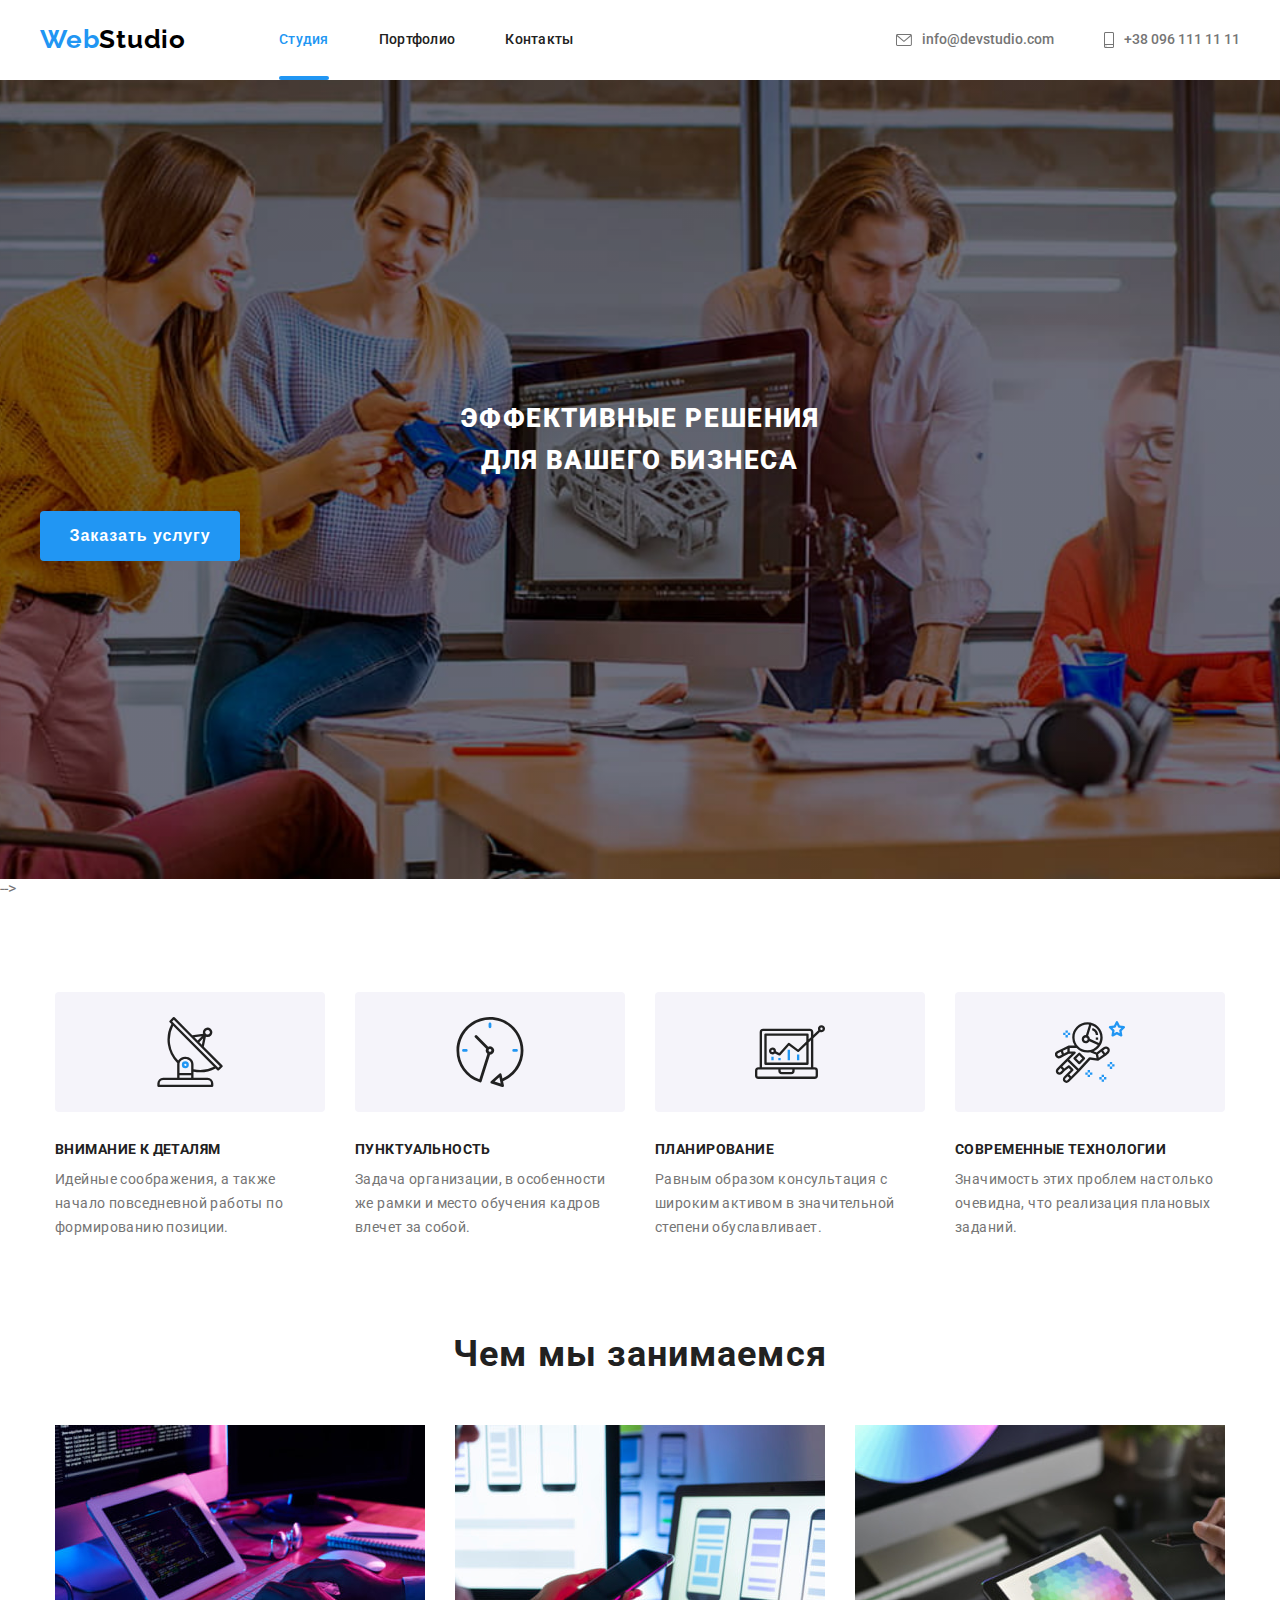
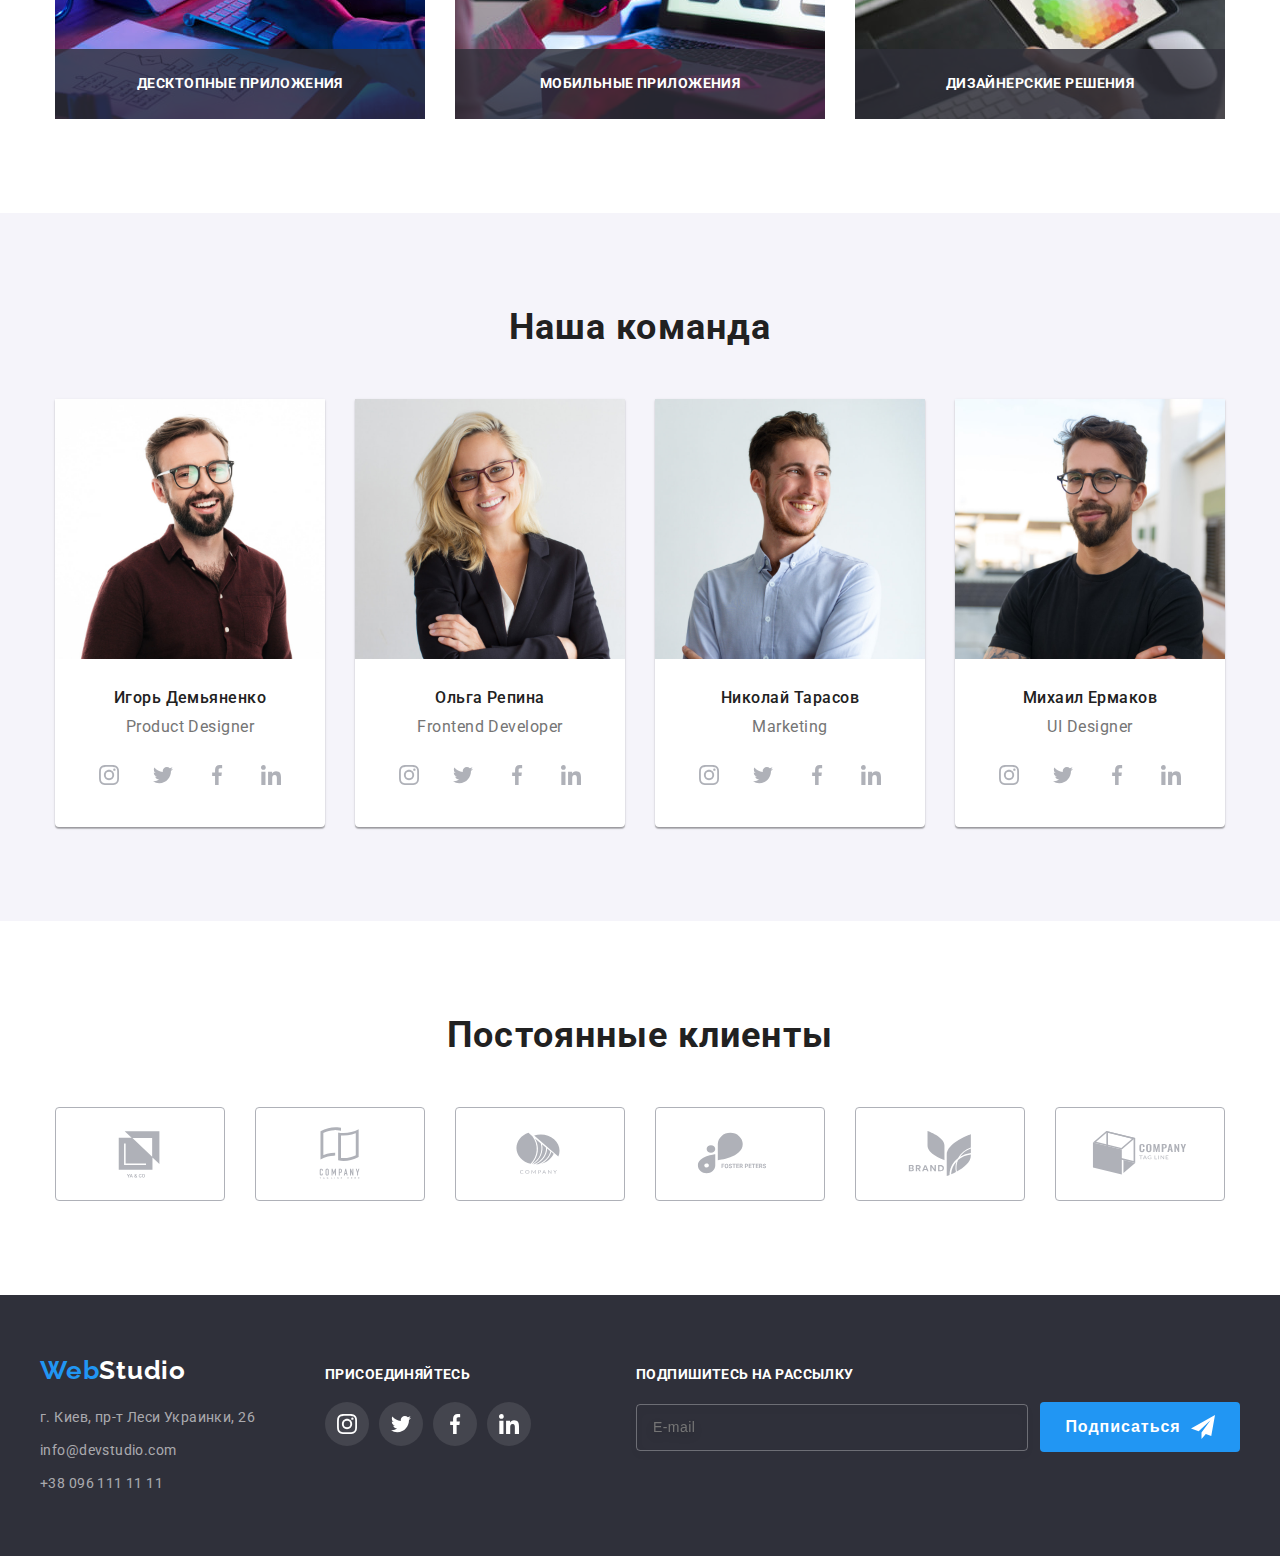
==== commit 9a313982: "Меню бургер" ====
--- a/index.html
+++ b/index.html
@@ -59,23 +59,28 @@
                     </a>
                 </li>
             </ul>
-        </div> 
+        </div>
+
+        <button class="burger-menu__open-btn js-open-menu btn" type="button">
+            <svg class="burger-menu__open-icon" width="40" height="40">
+                <use href="./img-studio/icons/burger-sprite.svg#icon-burger-menu"></use>
+            </svg>
+        </button>
     </header>
 
     <main>
     <!-- Секция Герой -->
-<!-- 
         <section class="hero overlay">                                                                              
             <div class="container">     
                 <div class="hero__page">
                     <h1 class="hero__title">Эффективные решения для вашего бизнеса</h1>
                     <button class="button hero__button" type="button" data-modal-open>Заказать услугу</button>
                 </div>
-            </div> -->
+            </div>
 
             <!-- Модальное окно -->
             
-            <!-- <div class="backdrop is-hidden" data-modal>
+             <div class="backdrop is-hidden" data-modal>
                 <div class="modal">
             
                     <button class="modal-btn" data-modal-close>
@@ -87,7 +92,7 @@
                     <form class="modal-form">
                         <b class="modal-form__title">Оставьте свои данные, мы вам перезвоним</b> -->
                         <!-- Данные клиента -->
-                        <!-- <div class="modal-wrapper">
+                        <div class="modal-wrapper">
                             <label class="modal-form__group">
                                 <span class="modal-form__label">Имя</span>
                                 <input class="modal-form__input" type="main-task__text" name="user-name" minlength="3" placeholder=" "
@@ -117,9 +122,9 @@
                                 <span class="modal-form__label">Комментарий</span>
                                 <textarea class="modal-form__message" name="comment" rows=" " placeholder="Введите текст"></textarea>
                             </label>
-                        </div> -->
+                        </div>
                         <!-- Чекбокс -->
-                        <!-- <label class="modal-policy__group">
+                        <label class="modal-policy__group">
                             <input class="checkbox visually-hidden" type="checkbox" name="mark" tabindex="-1"/>
                             <span class="custom-checkbox" tabindex="0" role="checkbox">
                                 <svg class="custom-checkbox__icon" width="16" height="15">
@@ -530,8 +535,65 @@
         </div>
     </footer>
 
+<!-- Бургер меню -->
+
+<section class="burger-menu js-menu-container">
+    <div class="burger-menu__backdrop ">
+        <div class="burger-menu__wrapper container ">
+            <button class="burger-menu__close-btn js-close-menu btn">
+                <svg class="burger-menu__close-icon" width="40" height="40">
+                    <use href="./img-studio/icons/burger-sprite.svg#icon-close-burger"></use>
+                </svg>
+            </button>
+            <nav class="burger-menu__nav">
+                <ul class="list burger-menu__nav-list">
+                    <li class="burger-menu__nav-item burger-menu__nav-item--active"><a
+                            class="burger-menu__nav-link burger-menu__nav-link--active" href="./index.html">Студия</a>
+                    </li>
+                    <li class="burger-menu__nav-item"><a class="burger-menu__nav-link"
+                            href="./portfolio.html">Портфолио</a></li>
+                    <li class="burger-menu__nav-item"><a class="burger-menu__nav-link" href="#">Контакты</a></li>
+                </ul>
+            </nav>
+            <div class="burger-menu__contact">
+                <ul class="list burger-menu__contact-list">
+                    <li class="burger-menu__contact-item">
+                        <a class="burger-menu__contact-phone" href="tel:+380961111111">
+                            +38 096 111 11 11
+                        </a>
+                    </li>
+
+                    <li class="burger-menu__contact-item">
+                        <a class="burger-menu__contact-email" href="mailto:info@devstudio.com">
+                            info@devstudio.com
+                        </a>
+                    </li>
+                </ul>
+            </div>
+            <div class="burger-menu__social">
+                <ul class="list burger-menu__social-list">
+                    <li class="burger-menu__social-item">
+                        <a class="burger-menu__social-link" href="">Instagram</a>
+                    </li>
+                    <li class="burger-menu__social-item">
+                        <a class="burger-menu__social-link" href="">Twitter</a>
+                    </li>
+                    <li class="burger-menu__social-item">
+                        <a class="burger-menu__social-link" href="">Facebook</a>
+                    </li>
+                    <li class="burger-menu__social-item">
+                        <a class="burger-menu__social-link" href="">LinkedIn</a>
+                    </li>
+                </ul>
+            </div>
+        </div>
+    </div>
+</section>
+
+
 
 
 <script src="./js/modal.js"></script>
+<script src="./js/burger-menu.js"></script>
 </body>
 </html>
--- a/css/main.min.css
+++ b/css/main.min.css
@@ -1,2 +1,2 @@
-:root{--primary-text-color: #757575;--title-text-color: #212121;--accent-color: #2196f3;--background-clr-modal-form__btn: #f5f4fa;--card-set-gap: 30px;--bg-color-hero: #e5e5e5;--color-icon: #afb1b8;--color-icon-bg: #44454e;--transition-timing-function: cubic-bezier(0.4, 0, 0.2, 1);--transition-duration: 250ms}.visually-hidden{position:absolute;white-space:nowrap;width:1px;height:1px;overflow:hidden;border:0;padding:0;clip:rect(0 0 0 0);-webkit-clip-path:inset(50%);clip-path:inset(50%);margin:-1px}li{list-style:none;margin:0;padding:0}ul{list-style:none;margin:0;padding:0}a{display:block;text-decoration:none;margin:0}h1,h2,h3,p{margin:0}img{display:block;width:100%;height:auto}input{margin:0;padding:0}textarea{resize:none}body{font-family:'Roboto', sans-serif;background-color:#ffffff;color:var(--primary-text-color);margin:0}.container{padding-left:15px;padding-right:15px;margin-left:auto;margin-right:auto}@media screen and (min-width: 480px){.container{width:480px}}@media screen and (min-width: 480px){.container{width:480px}}@media screen and (min-width: 768px){.container{width:768px}}@media screen and (min-width: 768px){.container{width:768px}}@media screen and (min-width: 1200px){.container{width:1200px}}@media screen and (min-width: 1200px){.container{width:1200px}}.section{padding-top:60px;padding-bottom:60px}@media screen and (min-width: 768px){.section{padding-top:60px;padding-bottom:60px}}@media screen and (min-width: 1200px){.section{padding-top:94px;padding-bottom:94px}}.title{margin-bottom:50px;font-weight:700;font-size:36px;line-height:1.16;text-align:center;letter-spacing:0.03em;color:var(--title-text-color)}@media screen and (max-width: 1199.98px){.title{margin-bottom:var(--card-set-gap)}}@-webkit-keyframes animate-modal-form__btn{0%{-webkit-transform:scale(1);transform:scale(1)}50%{-webkit-transform:scale(1.25);transform:scale(1.25)}100%{-webkit-transform:scale(1);transform:scale(1)}}@keyframes animate-modal-form__btn{0%{-webkit-transform:scale(1);transform:scale(1)}50%{-webkit-transform:scale(1.25);transform:scale(1.25)}100%{-webkit-transform:scale(1);transform:scale(1)}}@-webkit-keyframes changeBgColor{0%{background-color:#fff}50%{background-color:#c2daf7}100%{background-color:#c7f3f1}}@keyframes changeBgColor{0%{background-color:#fff}50%{background-color:#c2daf7}100%{background-color:#c7f3f1}}.logo{font-family:'Raleway';font-weight:700;font-size:26px;line-height:1.2;letter-spacing:0.03em;color:var(--accent-color)}@media screen and (min-width: 768px){.logo__header{margin-right:88px}}@media screen and (min-width: 1200px){.logo__header{margin-right:93px}}.logo__title{font-family:'Raleway';font-size:26px;line-height:1.2;letter-spacing:0.03em;color:#000000}.logo__title--white{color:#ffffff}@media screen and (max-width: 767.98px){.navigation{display:none}}.navigation__list{display:-webkit-box;display:-ms-flexbox;display:flex;-webkit-box-align:center;-ms-flex-align:center;align-items:center}.navigation__item{margin-right:50px}.navigation__item:last-child{margin-right:0}.navigation__link{position:relative;padding-top:32px;padding-bottom:32px;font-weight:500;font-size:14px;line-height:1.14;letter-spacing:0.02em;-webkit-transition:var(--transition-duration) var(--transition-timing-function);-o-transition:var(--transition-duration) var(--transition-timing-function);transition:var(--transition-duration) var(--transition-timing-function);color:var(--title-text-color)}.navigation__link--current{color:var(--accent-color)}.navigation__link:hover,.navigation__link:focus,.navigation__link:focus,.navigation__link--current:active{color:var(--accent-color)}.navigation__link--current::after{position:absolute;display:block;content:'';width:100%;height:4px;left:0;bottom:0;background:var(--accent-color);border-radius:2px}.contact__list{display:-webkit-box;display:-ms-flexbox;display:flex;-webkit-box-align:center;-ms-flex-align:center;align-items:center;margin-left:auto}@media screen and (max-width: 767.98px){.contact__list{display:none}}@media screen and (min-width: 768px) and (max-width: 1199.98px){.contact__list{-webkit-box-orient:vertical;-webkit-box-direction:normal;-ms-flex-direction:column;flex-direction:column;-webkit-box-align:start;-ms-flex-align:start;align-items:flex-start}}@media screen and (min-width: 1200px){.contact__item:last-child{margin-left:50px}}.contact__link{display:-webkit-box;display:-ms-flexbox;display:flex;-webkit-box-align:center;-ms-flex-align:center;align-items:center;-webkit-box-pack:center;-ms-flex-pack:center;justify-content:center;font-weight:500;font-size:14px;line-height:1.14;-webkit-transition:var(--transition-duration) var(--transition-timing-function);-o-transition:var(--transition-duration) var(--transition-timing-function);transition:var(--transition-duration) var(--transition-timing-function);color:var(--primary-text-color)}.contact__link:hover,.contact__link:focus{color:var(--accent-color)}.contact__link:hover .contact__icon,.contact__link:focus .contact__icon{fill:var(--accent-color)}@media screen and (min-width: 768px){.contact__link{padding-top:5px;padding-bottom:5px}}@media screen and (min-width: 1200px){.contact__link{padding-top:32px;padding-bottom:32px}}.contact__icon{display:inline-block;-webkit-box-align:center;-ms-flex-align:center;align-items:center;-webkit-box-pack:center;-ms-flex-pack:center;justify-content:center;margin-right:10px;fill:var(--primary-text-color)}.button{width:200px;height:50px;-webkit-box-align:center;-ms-flex-align:center;align-items:center;text-align:center;font-weight:700;font-size:16px;line-height:1.8;letter-spacing:0.06em;cursor:pointer;border-radius:4px;border-width:inherit;background-color:var(--accent-color);color:#ffffff}.button:hover,.button:focus{background-color:#188ce8}.overlay{max-width:1600px;background-image:-webkit-gradient(linear, left bottom, left top, from(rgba(0,0,0,0.2)), to(rgba(0,0,0,0.2))),url(../img-studio/header.jpeg);background-image:-webkit-linear-gradient(bottom, rgba(0,0,0,0.2), rgba(0,0,0,0.2)),url(../img-studio/header.jpeg);background-image:-o-linear-gradient(bottom, rgba(0,0,0,0.2), rgba(0,0,0,0.2)),url(../img-studio/header.jpeg);background-image:linear-gradient(0deg, rgba(0,0,0,0.2), rgba(0,0,0,0.2)),url(../img-studio/header.jpeg);background-repeat:no-repeat;background-position:center;background-size:cover;background-color:rgba(47,48,58,0.4)}.backdrop{position:fixed;top:0;left:0;width:100%;height:100%;z-index:2;background-color:rgba(0,0,0,0.1);-webkit-transition:opacity 1000ms, visibility 600ms;-o-transition:opacity 1000ms, visibility 600ms;transition:opacity 1000ms, visibility 600ms}.backdrop.is-hidden{opacity:0;visibility:hidden;pointer-events:none}.modal{position:absolute;top:50%;left:50%;-webkit-transform:translate(-50%, -50%);-ms-transform:translate(-50%, -50%);transform:translate(-50%, -50%);width:528px;border-radius:3px;padding:40px;background-color:#ffffff;-webkit-animation-name:changeBgColor;animation-name:changeBgColor;-webkit-animation-duration:4000ms;animation-duration:4000ms;-webkit-animation-timing-function:linear;animation-timing-function:linear;-webkit-animation-iteration-count:infinite;animation-iteration-count:infinite;-webkit-animation-direction:alternate;animation-direction:alternate;-webkit-animation-delay:250ms;animation-delay:250ms}.modal-btn{position:absolute;top:8px;right:8px;width:30px;height:30px;display:-webkit-box;display:-ms-flexbox;display:flex;-webkit-box-pack:center;-ms-flex-pack:center;justify-content:center;-webkit-box-align:center;-ms-flex-align:center;align-items:center;padding:0;z-index:3;cursor:pointer;border:1px solid rgba(0,0,0,0.1);border-radius:50%;background-color:transparent}.modal-btn__icon-close{-webkit-transition:var(--transition-duration) var(--transition-timing-function);-o-transition:var(--transition-duration) var(--transition-timing-function);transition:var(--transition-duration) var(--transition-timing-function)}.modal-btn__icon-close:hover,.modal-btn__icon-close:focus{fill:var(--accent-color)}.modal-form__title{display:block;-webkit-box-pack:center;-ms-flex-pack:center;justify-content:center;margin-bottom:12px;font-size:20px;line-height:1.15;text-align:center;letter-spacing:0.03em;color:var(--title-text-color)}.modal-wrapper{margin-bottom:20px}.modal-wrapper.modal-form__group+.modal-form__group{margin-top:10px}.modal-form__group{display:block;position:relative;width:100%}.modal-form__label{display:block;text-align:start;margin-bottom:4px;font-weight:400;font-size:12px;line-height:1.2;letter-spacing:0.01em;color:var(--primary-text-color)}.modal-form__input{position:relative;width:100%;height:40px;padding:11px 12px 11px 42px;border:1px solid rgba(33,33,33,0.2);border-radius:4px;cursor:pointer;outline:transparent;-webkit-transition:var(--transition-duration) var(--transition-timing-function);-o-transition:var(--transition-duration) var(--transition-timing-function);transition:var(--transition-duration) var(--transition-timing-function)}.modal-form__input:hover,.modal-form__input:focus{border:1px solid var(--accent-color)}.modal-form__input:focus+.modal-form__icon{fill:var(--accent-color)}.modal-form__input:hover+.modal-form__icon{fill:var(--accent-color)}.modal-form__icon{position:absolute;bottom:11px;left:12px;top:50%;left:12px;-webkit-transition:var(--transition-duration) var(--transition-timing-function);-o-transition:var(--transition-duration) var(--transition-timing-function);transition:var(--transition-duration) var(--transition-timing-function)}.modal-form__message{width:100%;height:120px;padding:12px 16px;border:1px solid rgba(33,33,33,0.2);border-radius:4px;outline:transparent;cursor:pointer;-webkit-transition:var(--transition-duration) var(--transition-timing-function);-o-transition:var(--transition-duration) var(--transition-timing-function);transition:var(--transition-duration) var(--transition-timing-function)}.modal-form__message:hover,.modal-form__message:focus{border:1px solid var(--accent-color)}.modal-form__message::-webkit-input-placeholder{opacity:0.5}.modal-form__message:-ms-input-placeholder{opacity:0.5}.modal-form__message::-ms-input-placeholder{opacity:0.5}.modal-form__message::placeholder{opacity:0.5}.modal-policy__group{display:-webkit-box;display:-ms-flexbox;display:flex;-webkit-box-pack:center;-ms-flex-pack:center;justify-content:center;-webkit-box-align:center;-ms-flex-align:center;align-items:center;margin-bottom:30px}.custom-checkbox{display:-webkit-box;display:-ms-flexbox;display:flex;-webkit-box-align:center;-ms-flex-align:center;align-items:center;-webkit-box-pack:center;-ms-flex-pack:center;justify-content:center;margin-right:7px;border-radius:2px;outline:2px solid var(--title-text-color);outline-offset:-2px;-webkit-transition:background-color var(--transition-duration) var(--transition-timing-function);-o-transition:background-color var(--transition-duration) var(--transition-timing-function);transition:background-color var(--transition-duration) var(--transition-timing-function)}.custom-checkbox__icon{opacity:0}.custom-checkbox:focus{outline:var(--accent-color)}.checkbox:checked+.custom-checkbox .custom-checkbox__icon{opacity:1;fill:#ffffff}.checkbox:checked+.custom-checkbox{background-color:var(--accent-color);outline:var(--accent-color);-webkit-transition:var(--transition-duration) var(--transition-timing-function);-o-transition:var(--transition-duration) var(--transition-timing-function);transition:var(--transition-duration) var(--transition-timing-function)}.modal-policy__desc{display:-webkit-box;display:-ms-flexbox;display:flex;font-size:14px;line-height:1.7;letter-spacing:0.03em}.modal-policy__link{text-decoration:underline;margin-left:3px;color:var(--accent-color)}.modal-form__btn{display:block;margin:0 auto;-webkit-transition:var(--transition-duration) var(--transition-timing-function);-o-transition:var(--transition-duration) var(--transition-timing-function);transition:var(--transition-duration) var(--transition-timing-function)}.modal-form__btn:hover,.modal-form__btn:focus{-webkit-box-shadow:0px 4px 4px rgba(0,0,0,0.15);box-shadow:0px 4px 4px rgba(0,0,0,0.15)}@media screen and (max-width: 1199.98px){.footer__address{margin-bottom:60px;text-align:center}}@media screen and (min-width: 768px){.footer__address{margin-right:165px}}@media screen and (min-width: 1200px){.footer__address{margin-right:70px}}.address{margin-top:20px}.address-text{display:block;font-family:'Roboto';font-style:normal;font-size:14px;line-height:1.71;letter-spacing:0.03em;text-align:center;color:#ffffff}.address__link{font-family:'Roboto';font-style:normal;font-size:14px;line-height:1.71;letter-spacing:0.03em;color:rgba(255,255,255,0.6)}.address .address__item+.address__item{padding-top:9px}@media screen and (min-width: 1200px){.network-address{margin-right:93px}}.network-address__slogan{margin-bottom:20px;font-weight:700;font-size:14px;line-height:16px;letter-spacing:0.03em;text-transform:uppercase;text-align:center;color:#ffffff}@media screen and (min-width: 1200px){.network-address__slogan{text-align:start}}.network-address__list{display:-webkit-box;display:-ms-flexbox;display:flex}@media screen and (max-width: 1199.98px){.network-address__list{-webkit-box-pack:center;-ms-flex-pack:center;justify-content:center}}.network-address__item:not(:last-child){margin-right:10px}.network-address__link{display:-webkit-box;display:-ms-flexbox;display:flex;-webkit-box-pack:center;-ms-flex-pack:center;justify-content:center;-webkit-box-align:center;-ms-flex-align:center;align-items:center;width:44px;height:44px;border-radius:50%;-webkit-transition:var(--transition-duration) var(--transition-timing-function);-o-transition:var(--transition-duration) var(--transition-timing-function);transition:var(--transition-duration) var(--transition-timing-function);background-color:var(--color-icon-bg)}.network-address__link:hover,.network-address__link:focus{color:#ffffff;background-color:var(--accent-color)}.network-address__icon{fill:#ffffff}@media screen and (min-width: 1200px){.footer-form{margin-left:auto}}@media screen and (max-width: 767.98px){.footer-form{margin-top:60px}}.footer-form__title{display:block;font-size:14px;line-height:1.14;letter-spacing:0.03em;text-transform:uppercase;-webkit-box-align:center;-ms-flex-align:center;align-items:center;margin-bottom:20px;color:#ffffff}@media screen and (max-width: 1199.98px){.footer-form__title{text-align:center}}.footer-form__contact{display:-webkit-box;display:-ms-flexbox;display:flex;-webkit-box-pack:center;-ms-flex-pack:center;justify-content:center}@media screen and (max-width: 767.98px){.footer-form__contact{-webkit-box-orient:vertical;-webkit-box-direction:normal;-ms-flex-direction:column;flex-direction:column;-webkit-box-align:center;-ms-flex-align:center;align-items:center}}@media screen and (min-width: 768px){.footer-form__contact{-webkit-box-orient:vertical;-webkit-box-direction:normal;-ms-flex-direction:column;flex-direction:column;-webkit-box-align:center;-ms-flex-align:center;align-items:center}}@media screen and (min-width: 1200px){.footer-form__contact{-webkit-box-orient:horizontal;-webkit-box-direction:normal;-ms-flex-direction:row;flex-direction:row}}.footer-form__input{display:inline-block;width:358px;padding:15px 16px;font-size:14px;line-height:1.14;letter-spacing:0.03em;color:#ffffff;background-color:transparent;outline:transparent;border:1px solid rgba(255,255,255,0.3);-webkit-filter:drop-shadow(0px 4px 4px rgba(0,0,0,0.15));filter:drop-shadow(0px 4px 4px rgba(0,0,0,0.15));border-radius:4px}.footer-form__input:hover,.footer-form__input:focus{border:1px solid var(--accent-color)}@media screen and (max-width: 767.98px){.footer-form__input{width:450px}}@media screen and (min-width: 768px){.footer-form__input{width:450px}}@media screen and (min-width: 1200px){.footer-form__input{display:-webkit-box;display:-ms-flexbox;display:flex;width:358px;margin-right:12px}}@media screen and (max-width: 1199.98px){.footer-form__input{margin-bottom:20px}}.footer-form__btn-subscribe{display:-webkit-box;display:-ms-flexbox;display:flex;-webkit-box-pack:center;-ms-flex-pack:center;justify-content:center}.footer-form__icon{fill:#ffffff;margin-left:10px}.buttons-filter__btn{font-weight:500;font-size:16px;line-height:1.62;text-align:center;letter-spacing:0.03em;background-color:#f5f4fa;border-radius:4px;border:none;padding:6px 22px;cursor:pointer;-webkit-transition:var(--transition-duration) var(--transition-timing-function);-o-transition:var(--transition-duration) var(--transition-timing-function);transition:var(--transition-duration) var(--transition-timing-function);color:var(--title-text-color);background-color:var(--background-clr-modal-form__btn)}.buttons-filter__btn--current,.buttons-filter__btn:hover,.buttons-filter__btn:focus{color:#ffffff;background-color:var(--accent-color);-webkit-box-shadow:0px 3px 1px rgba(0,0,0,0.1),0px 1px 2px rgba(0,0,0,0.08),0px 2px 2px rgba(0,0,0,0.12);box-shadow:0px 3px 1px rgba(0,0,0,0.1),0px 1px 2px rgba(0,0,0,0.08),0px 2px 2px rgba(0,0,0,0.12)}.buttons-filter__btn.current:focus,.buttons-filter__btn.current:active{background-color:var(--accent-color)}.buttons-filter{display:-webkit-box;display:-ms-flexbox;display:flex;-ms-flex-wrap:wrap;flex-wrap:wrap;-webkit-box-pack:center;-ms-flex-pack:center;justify-content:center;-webkit-box-align:start;-ms-flex-align:start;align-items:flex-start}@media screen and (max-width: 767.98px){.buttons-filter{-webkit-box-pack:start;-ms-flex-pack:start;justify-content:flex-start;margin-bottom:40px}}@media screen and (min-width: 768px){.buttons-filter{margin-bottom:30px}}@media screen and (min-width: 1200px){.buttons-filter{margin-bottom:50px}}.buttons-filter__item{height:38px;min-width:73px}@media screen and (max-width: 767.98px){.buttons-filter__item{margin-bottom:15px}}.buttons-filter__item:not(:last-child){margin-right:8px}.header__container{display:-webkit-box;display:-ms-flexbox;display:flex;-webkit-box-align:center;-ms-flex-align:center;align-items:center;-webkit-box-pack:justify;-ms-flex-pack:justify;justify-content:space-between;height:80px}.header__container--border{border-bottom:1px solid #ececec}.hero{margin-left:auto;margin-right:auto}.hero__page{padding-top:200px;padding-bottom:200px;text-align:center}.hero__title{-webkit-box-align:center;-ms-flex-align:center;align-items:center;width:696px;margin-left:auto;margin-right:auto;font-weight:900;font-size:44px;line-height:1.4;text-align:center;letter-spacing:0.06em;text-transform:uppercase;color:#ffffff}.hero__button{margin-top:30px;-webkit-animation:animate-modal-form__btn 3000ms infinite 1000ms;animation:animate-modal-form__btn 3000ms infinite 1000ms}.features__list{display:-webkit-box;display:-ms-flexbox;display:flex}@media screen and (min-width: 768px){.features__list{-ms-flex-line-pack:center;align-content:center;-webkit-box-pack:center;-ms-flex-pack:center;justify-content:center}}@media screen and (max-width: 1199.98px){.features__list{-ms-flex-wrap:wrap;flex-wrap:wrap}}@media screen and (min-width: 1200px){.features__item{-ms-flex-line-pack:center;align-content:center;-webkit-box-pack:center;-ms-flex-pack:center;justify-content:center}.features__item:not(:first-child){margin-left:var(--card-set-gap)}}@media screen and (max-width: 767.98px){.features__item{width:450px}.features__item:not(:last-child){margin-bottom:var(--card-set-gap)}}@media screen and (min-width: 768px) and (max-width: 1199.98px){.features__item{width:354px}.features__item:nth-child(2n){margin-left:var(--card-set-gap)}.features__item:nth-child(-n+2){margin-bottom:var(--card-set-gap)}}.features__icon{display:-webkit-box;display:-ms-flexbox;display:flex;-webkit-box-align:center;-ms-flex-align:center;align-items:center;-webkit-box-pack:center;-ms-flex-pack:center;justify-content:center;border-radius:4px;width:100%;height:120px;margin-bottom:30px;background:#f5f4fa}@media screen and (min-width: 768px){.features__icon{width:354px}}@media screen and (min-width: 1200px){.features__icon{width:270px}}.features__title{margin-bottom:10px;font-weight:700;font-size:14px;line-height:1.14;letter-spacing:0.03em;text-transform:uppercase;color:var(--title-text-color)}.features__text{font-size:14px;line-height:1.7;letter-spacing:0.03em;color:var(--primary-text-color);width:450px}@media screen and (min-width: 768px){.features__text{width:354px}}@media screen and (min-width: 1200px){.features__text{width:270px}}.main-task{padding-bottom:94px}.main-task__item{position:relative}@media screen and (max-width: 1199.98px){.main-task{display:none}}.main-task__list{display:-webkit-box;display:-ms-flexbox;display:flex;-webkit-box-pack:center;-ms-flex-pack:center;justify-content:center;-webkit-box-align:center;-ms-flex-align:center;align-items:center}.main-task__list .main-task__item+.main-task__item{margin-left:var(--card-set-gap)}.main-task__box{position:absolute;content:'';display:-webkit-box;display:-ms-flexbox;display:flex;-webkit-box-pack:center;-ms-flex-pack:center;justify-content:center;-webkit-box-align:center;-ms-flex-align:center;align-items:center;width:100%;height:70px;left:0;bottom:0;background-color:rgba(47,48,58,0.8)}.main-task__text{font-weight:700;font-size:14px;line-height:1.14;text-align:center;letter-spacing:0.03em;text-transform:uppercase;color:#ffffff}.team{background:#f5f4fa}.team__list{display:-webkit-box;display:-ms-flexbox;display:flex;-ms-flex-wrap:wrap;flex-wrap:wrap;text-align:center;-webkit-box-pack:center;-ms-flex-pack:center;justify-content:center}.member{-webkit-box-shadow:0px 1px 3px rgba(0,0,0,0.12),0px 1px 1px rgba(0,0,0,0.14),0px 2px 1px rgba(0,0,0,0.2);box-shadow:0px 1px 3px rgba(0,0,0,0.12),0px 1px 1px rgba(0,0,0,0.14),0px 2px 1px rgba(0,0,0,0.2);border-radius:0px 0px 4px 4px;background-color:#ffffff}.member__discription{padding-top:30px;padding-bottom:30px}.member__name{text-align:center;margin-bottom:10px;font-weight:500;font-size:16px;line-height:1.18;letter-spacing:0.03em;color:var(--title-text-color)}.member__text{text-align:center;font-weight:400;font-size:16px;line-height:1.18;letter-spacing:0.03em;margin-bottom:16px;color:var(--primary-text-color)}@media screen and (min-width: 1200px){.member{width:270px}.member:not(:last-child){margin-right:var(--card-set-gap)}}@media screen and (max-width: 767.98px){.member{width:450px}.member:not(:last-child){margin-bottom:var(--card-set-gap)}}@media screen and (min-width: 768px) and (max-width: 1199.98px){.member{width:354px}.member:nth-child(2n){margin-left:var(--card-set-gap)}.member:nth-child(-n+2){margin-bottom:var(--card-set-gap)}}.member__social-list{display:-webkit-box;display:-ms-flexbox;display:flex;-webkit-box-align:center;-ms-flex-align:center;align-items:center;-webkit-box-pack:center;-ms-flex-pack:center;justify-content:center}.member__social-item:not(:last-child){margin-right:10px}.member__social-link{display:-webkit-box;display:-ms-flexbox;display:flex;-webkit-box-pack:center;-ms-flex-pack:center;justify-content:center;-webkit-box-align:center;-ms-flex-align:center;align-items:center;width:44px;height:44px;cursor:pointer;border-radius:50%;-webkit-transition:var(--transition-duration) var(--transition-timing-function);-o-transition:var(--transition-duration) var(--transition-timing-function);transition:var(--transition-duration) var(--transition-timing-function);background-color:#ffffff;color:var(--color-icon)}.member__social-link:hover,.member__social-link:focus{color:#ffffff;background-color:var(--accent-color)}.member__social-icon{fill:currentColor}.cleint__list{display:-webkit-box;display:-ms-flexbox;display:flex;-ms-flex-wrap:wrap;flex-wrap:wrap;-webkit-box-align:center;-ms-flex-align:center;align-items:center;-webkit-box-pack:center;-ms-flex-pack:center;justify-content:center}@media screen and (min-width: 1200px){.client__item{width:170px}.client__item:not(:last-child){margin-right:var(--card-set-gap)}}@media screen and (max-width: 767.98px){.client__item{width:210px}.client__item:nth-child(2n){margin-left:var(--card-set-gap)}.client__item:nth-child(-n+4){margin-bottom:var(--card-set-gap)}}@media screen and (min-width: 768px) and (max-width: 1199.98px){.client__item{width:226px}.client__item:not(:nth-child(3n-2)){margin-left:var(--card-set-gap)}.client__item:nth-child(-n+3){margin-bottom:var(--card-set-gap)}}.client__link{display:-webkit-box;display:-ms-flexbox;display:flex;-webkit-box-pack:center;-ms-flex-pack:center;justify-content:center;-webkit-box-align:center;-ms-flex-align:center;align-items:center;height:92px;cursor:pointer;border:1px solid #afb1b8;border-radius:4px;-webkit-transition:var(--transition-duration) var(--transition-timing-function);-o-transition:var(--transition-duration) var(--transition-timing-function);transition:var(--transition-duration) var(--transition-timing-function);color:var(--color-icon)}.client__link:hover,.client__link:focus{color:var(--accent-color);border:1px solid var(--accent-color)}.client__icon{fill:currentColor}.footer{background:#2f303a}.footer__container{display:-webkit-box;display:-ms-flexbox;display:flex;-webkit-box-pack:center;-ms-flex-pack:center;justify-content:center;padding-top:60px;padding-bottom:60px}@media screen and (min-width: 1200px){.footer__container{display:-webkit-box;display:-ms-flexbox;display:flex;-webkit-box-align:baseline;-ms-flex-align:baseline;align-items:baseline}}@media screen and (max-width: 767.98px){.footer__container{-webkit-box-orient:vertical;-webkit-box-direction:normal;-ms-flex-direction:column;flex-direction:column;-webkit-box-align:center;-ms-flex-align:center;align-items:center}}@media screen and (min-width: 768px) and (max-width: 1199.98px){.footer__container{-ms-flex-wrap:wrap;flex-wrap:wrap}}.portfolio-gallery{display:-webkit-box;display:-ms-flexbox;display:flex;-ms-flex-wrap:wrap;flex-wrap:wrap}@media screen and (min-width: 768px){.portfolio-gallery{margin-left:calc(-1 * var(--card-set-gap));margin-top:calc(-1 * var(--card-set-gap))}}.portfolio-gallery__text{margin-top:4px;font-size:16px;line-height:1.88;letter-spacing:0.03em;color:var(--primary-text-color)}.portfolio-gallery__card{position:relative;overflow:hidden}.portfolio-gallery>.portfolio-gallery__item{margin-top:var(--card-set-gap);background:#ffffff}@media screen and (max-width: 767.98px){.portfolio-gallery>.portfolio-gallery__item{-ms-flex-preferred-size:100%;flex-basis:100%}}@media screen and (min-width: 768px){.portfolio-gallery>.portfolio-gallery__item{-ms-flex-preferred-size:calc(100% / 2 - var(--card-set-gap));flex-basis:calc(100% / 2 - var(--card-set-gap));margin-left:var(--card-set-gap)}}@media screen and (min-width: 1200px){.portfolio-gallery>.portfolio-gallery__item{-ms-flex-preferred-size:calc(100% / 3 - var(--card-set-gap));flex-basis:calc(100% / 3 - var(--card-set-gap))}}.portfolio-gallery__text-transform{position:absolute;width:100%;height:100%;padding:63px 24px;opacity:0;background:rgba(33,150,243,0.9);-webkit-transform:translateY(0);-ms-transform:translateY(0);transform:translateY(0);-webkit-transition:-webkit-transform var(--transition-duration) var(--transition-timing-function);transition:-webkit-transform var(--transition-duration) var(--transition-timing-function);-o-transition:transform var(--transition-duration) var(--transition-timing-function);transition:transform var(--transition-duration) var(--transition-timing-function);transition:transform var(--transition-duration) var(--transition-timing-function), -webkit-transform var(--transition-duration) var(--transition-timing-function);font-size:18px;line-height:1.55;letter-spacing:0.03em;color:#ffffff}.portfolio-gallery__link{-webkit-transition:var(--transition-duration) var(--transition-timing-function);-o-transition:var(--transition-duration) var(--transition-timing-function);transition:var(--transition-duration) var(--transition-timing-function)}.portfolio-gallery__link:hover,.portfolio-gallery__link:focus{-webkit-box-shadow:0px 1px 1px rgba(0,0,0,0.12),0px 4px 4px rgba(0,0,0,0.06),1px 4px 6px rgba(0,0,0,0.16);box-shadow:0px 1px 1px rgba(0,0,0,0.12),0px 4px 4px rgba(0,0,0,0.06),1px 4px 6px rgba(0,0,0,0.16)}.portfolio-gallery__link:hover .portfolio-gallery__text-transform,.portfolio-gallery__link:focus .portfolio-gallery__text-transform{-webkit-transform:translateY(-100%);-ms-transform:translateY(-100%);transform:translateY(-100%);opacity:1}.portfolio-gallery .portfolio-gallery__discription{display:block;padding:20px 24px;text-align:start;border:1px solid #eeeeee}.portfolio-gallery .portfolio-gallery__title{font-weight:700;font-size:18px;line-height:2;letter-spacing:0.06em;color:var(--title-text-color)}
+:root{--primary-text-color: #757575;--title-text-color: #212121;--accent-color: #2196f3;--background-clr-modal-form__btn: #f5f4fa;--card-set-gap: 30px;--bg-color-hero: #e5e5e5;--color-icon: #afb1b8;--color-icon-bg: #44454e;--transition-timing-function: cubic-bezier(0.4, 0, 0.2, 1);--transition-duration: 250ms}.visually-hidden{position:absolute;white-space:nowrap;width:1px;height:1px;overflow:hidden;border:0;padding:0;clip:rect(0 0 0 0);-webkit-clip-path:inset(50%);clip-path:inset(50%);margin:-1px}li{list-style:none;margin:0;padding:0}ul{list-style:none;margin:0;padding:0}a{display:block;text-decoration:none;margin:0}h1,h2,h3,p{margin:0}img{display:block;width:100%;height:auto}input{margin:0;padding:0}textarea{resize:none}body{font-family:'Roboto', sans-serif;background-color:#ffffff;color:var(--primary-text-color);margin:0}.container{padding-left:15px;padding-right:15px;margin-left:auto;margin-right:auto}@media screen and (min-width: 480px){.container{width:480px}}@media screen and (min-width: 480px){.container{width:480px}}@media screen and (min-width: 768px){.container{width:768px}}@media screen and (min-width: 768px){.container{width:768px}}@media screen and (min-width: 1200px){.container{width:1200px}}@media screen and (min-width: 1200px){.container{width:1200px}}.section{padding-top:60px;padding-bottom:60px}@media screen and (min-width: 768px){.section{padding-top:60px;padding-bottom:60px}}@media screen and (min-width: 1200px){.section{padding-top:94px;padding-bottom:94px}}.title{margin-bottom:50px;font-weight:700;font-size:36px;line-height:1.16;text-align:center;letter-spacing:0.03em;color:var(--title-text-color)}@media screen and (max-width: 1199.98px){.title{margin-bottom:var(--card-set-gap)}}@-webkit-keyframes animate-modal-form__btn{0%{-webkit-transform:scale(1);transform:scale(1)}50%{-webkit-transform:scale(1.25);transform:scale(1.25)}100%{-webkit-transform:scale(1);transform:scale(1)}}@keyframes animate-modal-form__btn{0%{-webkit-transform:scale(1);transform:scale(1)}50%{-webkit-transform:scale(1.25);transform:scale(1.25)}100%{-webkit-transform:scale(1);transform:scale(1)}}@-webkit-keyframes changeBgColor{0%{background-color:#fff}50%{background-color:#c2daf7}100%{background-color:#c7f3f1}}@keyframes changeBgColor{0%{background-color:#fff}50%{background-color:#c2daf7}100%{background-color:#c7f3f1}}.logo{font-family:'Raleway';font-weight:700;font-size:26px;line-height:1.2;letter-spacing:0.03em;color:var(--accent-color)}@media screen and (min-width: 768px){.logo__header{margin-right:88px}}@media screen and (min-width: 1200px){.logo__header{margin-right:93px}}.logo__title{font-family:'Raleway';font-size:26px;line-height:1.2;letter-spacing:0.03em;color:#000000}.logo__title--white{color:#ffffff}@media screen and (max-width: 767.98px){.navigation{display:none}}.navigation__list{display:-webkit-box;display:-ms-flexbox;display:flex;-webkit-box-align:center;-ms-flex-align:center;align-items:center}.navigation__item{margin-right:50px}.navigation__item:last-child{margin-right:0}.navigation__link{position:relative;padding-top:32px;padding-bottom:32px;font-weight:500;font-size:14px;line-height:1.14;letter-spacing:0.02em;-webkit-transition:var(--transition-duration) var(--transition-timing-function);-o-transition:var(--transition-duration) var(--transition-timing-function);transition:var(--transition-duration) var(--transition-timing-function);color:var(--title-text-color)}.navigation__link--current{color:var(--accent-color)}.navigation__link:hover,.navigation__link:focus,.navigation__link:focus,.navigation__link--current:active{color:var(--accent-color)}.navigation__link--current::after{position:absolute;display:block;content:'';width:100%;height:4px;left:0;bottom:0;background:var(--accent-color);border-radius:2px}.contact__list{display:-webkit-box;display:-ms-flexbox;display:flex;-webkit-box-align:center;-ms-flex-align:center;align-items:center;margin-left:auto}@media screen and (max-width: 767.98px){.contact__list{display:none}}@media screen and (min-width: 768px) and (max-width: 1199.98px){.contact__list{-webkit-box-orient:vertical;-webkit-box-direction:normal;-ms-flex-direction:column;flex-direction:column;-webkit-box-align:start;-ms-flex-align:start;align-items:flex-start}}@media screen and (min-width: 1200px){.contact__item:last-child{margin-left:50px}}.contact__link{display:-webkit-box;display:-ms-flexbox;display:flex;-webkit-box-align:center;-ms-flex-align:center;align-items:center;-webkit-box-pack:center;-ms-flex-pack:center;justify-content:center;font-weight:500;font-size:14px;line-height:1.14;-webkit-transition:var(--transition-duration) var(--transition-timing-function);-o-transition:var(--transition-duration) var(--transition-timing-function);transition:var(--transition-duration) var(--transition-timing-function);color:var(--primary-text-color)}.contact__link:hover,.contact__link:focus{color:var(--accent-color)}.contact__link:hover .contact__icon,.contact__link:focus .contact__icon{fill:var(--accent-color)}@media screen and (min-width: 768px){.contact__link{padding-top:5px;padding-bottom:5px}}@media screen and (min-width: 1200px){.contact__link{padding-top:32px;padding-bottom:32px}}.contact__icon{display:inline-block;-webkit-box-align:center;-ms-flex-align:center;align-items:center;-webkit-box-pack:center;-ms-flex-pack:center;justify-content:center;margin-right:10px;fill:var(--primary-text-color)}.burger-menu{background-color:#ffffff;position:fixed;opacity:0;visibility:hidden;cursor:pointer;top:0;left:0;-webkit-transform:translateX(-100vw);-ms-transform:translateX(-100vw);transform:translateX(-100vw);-webkit-transition:opacity 1000ms,-webkit-transform var(--transition-timing-function);transition:opacity 1000ms,-webkit-transform var(--transition-timing-function);-o-transition:opacity 1000ms,transform var(--transition-timing-function);transition:opacity 1000ms,transform var(--transition-timing-function);transition:opacity 1000ms,transform var(--transition-timing-function),-webkit-transform var(--transition-timing-function)}.burger-menu.is-open{opacity:1;visibility:visible;pointer-events:all;-webkit-transform:translateX(0);-ms-transform:translateX(0);transform:translateX(0);-webkit-transition:opacity 1000ms, -webkit-transform 1000ms 250ms ease-in-out;transition:opacity 1000ms, -webkit-transform 1000ms 250ms ease-in-out;-o-transition:opacity 1000ms, transform 1000ms 250ms ease-in-out;transition:opacity 1000ms, transform 1000ms 250ms ease-in-out;transition:opacity 1000ms, transform 1000ms 250ms ease-in-out, -webkit-transform 1000ms 250ms ease-in-out}@media screen and (min-width: 768px){.burger-menu{display:none;opacity:0;visibility:hidden;pointer-events:none}}.burger-menu__open-btn{background-color:#ffffff}.burger-menu__open-btn:hover,.burger-menu__open-btn:focus{fill:var(--accent-color)}@media screen and (min-width: 768px){.burger-menu__open-btn{display:none}}.burger-menu__backdrop{width:100vw;height:100vh}.burger-menu__wrapper{height:100vh;display:-webkit-box;display:-ms-flexbox;display:flex;-webkit-box-orient:vertical;-webkit-box-direction:normal;-ms-flex-direction:column;flex-direction:column;margin:0 auto;padding:48px 40px}.burger-menu__close-btn{background-color:#ffffff;position:absolute;top:10px;right:10px}.burger-menu__close-btn:hover,.burger-menu__close-btn:focus{fill:var(--accent-color)}.burger-menu__nav-item:not(:last-child){margin-bottom:32px}.burger-menu__nav-link{position:relative;font-weight:500;font-size:40px;line-height:1.18;padding:4px;letter-spacing:0.02em;color:var(--title-text-color)}.burger-menu__nav-link--active,.burger-menu__nav-link:hover,.burger-menu__nav-link:focus{color:var(--accent-color)}.burger-menu__contact{margin-top:auto}.burger-menu__contact-item:not(:last-child){margin-bottom:32px}.burger-menu__contact-phone{font-weight:500;font-size:34px;line-height:1.18;letter-spacing:0.02em;color:var(--accent-color)}.burger-menu__contact-email{font-weight:500;font-size:24px;line-height:1.17;letter-spacing:0.02em;color:var(--primary-text-color)}.burger-menu__social{margin-top:64px}.burger-menu__social-list{display:-webkit-box;display:-ms-flexbox;display:flex}.burger-menu__social-item:not(:last-child){padding-right:10px;margin-right:10px;border-right:1px solid rgba(33,33,33,0.2)}.burger-menu__social-link{font-weight:500;font-size:18px;line-height:1.22;letter-spacing:0.02em;color:var(--accent-color)}body.menu-open{overflow:hidden}.button{width:200px;height:50px;-webkit-box-align:center;-ms-flex-align:center;align-items:center;text-align:center;font-weight:700;font-size:16px;line-height:1.8;letter-spacing:0.06em;cursor:pointer;border-radius:4px;border-width:inherit;background-color:var(--accent-color);color:#ffffff}.button:hover,.button:focus{background-color:#188ce8}.overlay{max-width:1600px;background-image:-webkit-gradient(linear, left bottom, left top, from(rgba(0,0,0,0.2)), to(rgba(0,0,0,0.2))),url(../img-studio/header.jpeg);background-image:-webkit-linear-gradient(bottom, rgba(0,0,0,0.2), rgba(0,0,0,0.2)),url(../img-studio/header.jpeg);background-image:-o-linear-gradient(bottom, rgba(0,0,0,0.2), rgba(0,0,0,0.2)),url(../img-studio/header.jpeg);background-image:linear-gradient(0deg, rgba(0,0,0,0.2), rgba(0,0,0,0.2)),url(../img-studio/header.jpeg);background-repeat:no-repeat;background-position:center;background-size:cover;background-color:rgba(47,48,58,0.4)}.backdrop{position:fixed;top:0;left:0;width:100%;height:100%;z-index:2;background-color:rgba(0,0,0,0.1);-webkit-transition:opacity 1000ms, visibility 600ms;-o-transition:opacity 1000ms, visibility 600ms;transition:opacity 1000ms, visibility 600ms}.backdrop.is-hidden{opacity:0;visibility:hidden;pointer-events:none}.modal{position:absolute;top:50%;left:50%;-webkit-transform:translate(-50%, -50%);-ms-transform:translate(-50%, -50%);transform:translate(-50%, -50%);width:528px;border-radius:3px;padding:40px;background-color:#ffffff;-webkit-animation-name:changeBgColor;animation-name:changeBgColor;-webkit-animation-duration:4000ms;animation-duration:4000ms;-webkit-animation-timing-function:linear;animation-timing-function:linear;-webkit-animation-iteration-count:infinite;animation-iteration-count:infinite;-webkit-animation-direction:alternate;animation-direction:alternate;-webkit-animation-delay:250ms;animation-delay:250ms}.modal-btn{position:absolute;top:8px;right:8px;width:30px;height:30px;display:-webkit-box;display:-ms-flexbox;display:flex;-webkit-box-pack:center;-ms-flex-pack:center;justify-content:center;-webkit-box-align:center;-ms-flex-align:center;align-items:center;padding:0;z-index:3;cursor:pointer;border:1px solid rgba(0,0,0,0.1);border-radius:50%;background-color:transparent}.modal-btn__icon-close{-webkit-transition:var(--transition-duration) var(--transition-timing-function);-o-transition:var(--transition-duration) var(--transition-timing-function);transition:var(--transition-duration) var(--transition-timing-function)}.modal-btn__icon-close:hover,.modal-btn__icon-close:focus{fill:var(--accent-color)}.modal-form__title{display:block;-webkit-box-pack:center;-ms-flex-pack:center;justify-content:center;margin-bottom:12px;font-size:20px;line-height:1.15;text-align:center;letter-spacing:0.03em;color:var(--title-text-color)}.modal-wrapper{margin-bottom:20px}.modal-wrapper.modal-form__group+.modal-form__group{margin-top:10px}.modal-form__group{display:block;position:relative;width:100%}.modal-form__label{display:block;text-align:start;margin-bottom:4px;font-weight:400;font-size:12px;line-height:1.2;letter-spacing:0.01em;color:var(--primary-text-color)}.modal-form__input{position:relative;width:100%;height:40px;padding:11px 12px 11px 42px;border:1px solid rgba(33,33,33,0.2);border-radius:4px;cursor:pointer;outline:transparent;-webkit-transition:var(--transition-duration) var(--transition-timing-function);-o-transition:var(--transition-duration) var(--transition-timing-function);transition:var(--transition-duration) var(--transition-timing-function)}.modal-form__input:hover,.modal-form__input:focus{border:1px solid var(--accent-color)}.modal-form__input:focus+.modal-form__icon{fill:var(--accent-color)}.modal-form__input:hover+.modal-form__icon{fill:var(--accent-color)}.modal-form__icon{position:absolute;bottom:11px;left:12px;top:50%;left:12px;-webkit-transition:var(--transition-duration) var(--transition-timing-function);-o-transition:var(--transition-duration) var(--transition-timing-function);transition:var(--transition-duration) var(--transition-timing-function)}.modal-form__message{width:100%;height:120px;padding:12px 16px;border:1px solid rgba(33,33,33,0.2);border-radius:4px;outline:transparent;cursor:pointer;-webkit-transition:var(--transition-duration) var(--transition-timing-function);-o-transition:var(--transition-duration) var(--transition-timing-function);transition:var(--transition-duration) var(--transition-timing-function)}.modal-form__message:hover,.modal-form__message:focus{border:1px solid var(--accent-color)}.modal-form__message::-webkit-input-placeholder{opacity:0.5}.modal-form__message:-ms-input-placeholder{opacity:0.5}.modal-form__message::-ms-input-placeholder{opacity:0.5}.modal-form__message::placeholder{opacity:0.5}.modal-policy__group{display:-webkit-box;display:-ms-flexbox;display:flex;-webkit-box-pack:center;-ms-flex-pack:center;justify-content:center;-webkit-box-align:center;-ms-flex-align:center;align-items:center;margin-bottom:30px}.custom-checkbox{display:-webkit-box;display:-ms-flexbox;display:flex;-webkit-box-align:center;-ms-flex-align:center;align-items:center;-webkit-box-pack:center;-ms-flex-pack:center;justify-content:center;margin-right:7px;border-radius:2px;outline:2px solid var(--title-text-color);outline-offset:-2px;-webkit-transition:background-color var(--transition-duration) var(--transition-timing-function);-o-transition:background-color var(--transition-duration) var(--transition-timing-function);transition:background-color var(--transition-duration) var(--transition-timing-function)}.custom-checkbox__icon{opacity:0}.custom-checkbox:focus{outline:var(--accent-color)}.checkbox:checked+.custom-checkbox .custom-checkbox__icon{opacity:1;fill:#ffffff}.checkbox:checked+.custom-checkbox{background-color:var(--accent-color);outline:var(--accent-color);-webkit-transition:var(--transition-duration) var(--transition-timing-function);-o-transition:var(--transition-duration) var(--transition-timing-function);transition:var(--transition-duration) var(--transition-timing-function)}.modal-policy__desc{display:-webkit-box;display:-ms-flexbox;display:flex;font-size:14px;line-height:1.7;letter-spacing:0.03em}.modal-policy__link{text-decoration:underline;margin-left:3px;color:var(--accent-color)}.modal-form__btn{display:block;margin:0 auto;-webkit-transition:var(--transition-duration) var(--transition-timing-function);-o-transition:var(--transition-duration) var(--transition-timing-function);transition:var(--transition-duration) var(--transition-timing-function)}.modal-form__btn:hover,.modal-form__btn:focus{-webkit-box-shadow:0px 4px 4px rgba(0,0,0,0.15);box-shadow:0px 4px 4px rgba(0,0,0,0.15)}@media screen and (max-width: 1199.98px){.footer__address{margin-bottom:60px;text-align:center}}@media screen and (min-width: 768px){.footer__address{margin-right:165px}}@media screen and (min-width: 1200px){.footer__address{margin-right:70px}}.address{margin-top:20px}.address-text{display:block;font-family:'Roboto';font-style:normal;font-size:14px;line-height:1.71;letter-spacing:0.03em;text-align:center;color:#ffffff}.address__link{font-family:'Roboto';font-style:normal;font-size:14px;line-height:1.71;letter-spacing:0.03em;color:rgba(255,255,255,0.6)}.address .address__item+.address__item{padding-top:9px}@media screen and (min-width: 1200px){.network-address{margin-right:93px}}.network-address__slogan{margin-bottom:20px;font-weight:700;font-size:14px;line-height:16px;letter-spacing:0.03em;text-transform:uppercase;text-align:center;color:#ffffff}@media screen and (min-width: 1200px){.network-address__slogan{text-align:start}}.network-address__list{display:-webkit-box;display:-ms-flexbox;display:flex}@media screen and (max-width: 1199.98px){.network-address__list{-webkit-box-pack:center;-ms-flex-pack:center;justify-content:center}}.network-address__item:not(:last-child){margin-right:10px}.network-address__link{display:-webkit-box;display:-ms-flexbox;display:flex;-webkit-box-pack:center;-ms-flex-pack:center;justify-content:center;-webkit-box-align:center;-ms-flex-align:center;align-items:center;width:44px;height:44px;border-radius:50%;-webkit-transition:var(--transition-duration) var(--transition-timing-function);-o-transition:var(--transition-duration) var(--transition-timing-function);transition:var(--transition-duration) var(--transition-timing-function);background-color:var(--color-icon-bg)}.network-address__link:hover,.network-address__link:focus{color:#ffffff;background-color:var(--accent-color)}.network-address__icon{fill:#ffffff}@media screen and (min-width: 1200px){.footer-form{margin-left:auto}}@media screen and (max-width: 767.98px){.footer-form{margin-top:60px}}.footer-form__title{display:block;font-size:14px;line-height:1.14;letter-spacing:0.03em;text-transform:uppercase;-webkit-box-align:center;-ms-flex-align:center;align-items:center;margin-bottom:20px;color:#ffffff}@media screen and (max-width: 1199.98px){.footer-form__title{text-align:center}}.footer-form__contact{display:-webkit-box;display:-ms-flexbox;display:flex;-webkit-box-pack:center;-ms-flex-pack:center;justify-content:center}@media screen and (max-width: 767.98px){.footer-form__contact{-webkit-box-orient:vertical;-webkit-box-direction:normal;-ms-flex-direction:column;flex-direction:column;-webkit-box-align:center;-ms-flex-align:center;align-items:center}}@media screen and (min-width: 768px){.footer-form__contact{-webkit-box-orient:vertical;-webkit-box-direction:normal;-ms-flex-direction:column;flex-direction:column;-webkit-box-align:center;-ms-flex-align:center;align-items:center}}@media screen and (min-width: 1200px){.footer-form__contact{-webkit-box-orient:horizontal;-webkit-box-direction:normal;-ms-flex-direction:row;flex-direction:row}}.footer-form__input{display:inline-block;width:358px;padding:15px 16px;font-size:14px;line-height:1.14;letter-spacing:0.03em;color:#ffffff;background-color:transparent;outline:transparent;border:1px solid rgba(255,255,255,0.3);-webkit-filter:drop-shadow(0px 4px 4px rgba(0,0,0,0.15));filter:drop-shadow(0px 4px 4px rgba(0,0,0,0.15));border-radius:4px}.footer-form__input:hover,.footer-form__input:focus{border:1px solid var(--accent-color)}@media screen and (max-width: 767.98px){.footer-form__input{width:450px}}@media screen and (min-width: 768px){.footer-form__input{width:450px}}@media screen and (min-width: 1200px){.footer-form__input{display:-webkit-box;display:-ms-flexbox;display:flex;width:358px;margin-right:12px}}@media screen and (max-width: 1199.98px){.footer-form__input{margin-bottom:20px}}.footer-form__btn-subscribe{display:-webkit-box;display:-ms-flexbox;display:flex;-webkit-box-pack:center;-ms-flex-pack:center;justify-content:center}.footer-form__icon{fill:#ffffff;margin-left:10px}.buttons-filter__btn{font-weight:500;font-size:16px;line-height:1.62;text-align:center;letter-spacing:0.03em;background-color:#f5f4fa;border-radius:4px;border:none;padding:6px 22px;cursor:pointer;-webkit-transition:var(--transition-duration) var(--transition-timing-function);-o-transition:var(--transition-duration) var(--transition-timing-function);transition:var(--transition-duration) var(--transition-timing-function);color:var(--title-text-color);background-color:var(--background-clr-modal-form__btn)}.buttons-filter__btn--current,.buttons-filter__btn:hover,.buttons-filter__btn:focus{color:#ffffff;background-color:var(--accent-color);-webkit-box-shadow:0px 3px 1px rgba(0,0,0,0.1),0px 1px 2px rgba(0,0,0,0.08),0px 2px 2px rgba(0,0,0,0.12);box-shadow:0px 3px 1px rgba(0,0,0,0.1),0px 1px 2px rgba(0,0,0,0.08),0px 2px 2px rgba(0,0,0,0.12)}.buttons-filter__btn.current:focus,.buttons-filter__btn.current:active{background-color:var(--accent-color)}.buttons-filter{display:-webkit-box;display:-ms-flexbox;display:flex;-ms-flex-wrap:wrap;flex-wrap:wrap;-webkit-box-pack:center;-ms-flex-pack:center;justify-content:center;-webkit-box-align:start;-ms-flex-align:start;align-items:flex-start}@media screen and (max-width: 767.98px){.buttons-filter{-webkit-box-pack:start;-ms-flex-pack:start;justify-content:flex-start;margin-bottom:40px}}@media screen and (min-width: 768px){.buttons-filter{margin-bottom:30px}}@media screen and (min-width: 1200px){.buttons-filter{margin-bottom:50px}}.buttons-filter__item{height:38px;min-width:73px}@media screen and (max-width: 767.98px){.buttons-filter__item{margin-bottom:15px}}.buttons-filter__item:not(:last-child){margin-right:8px}.header__container{display:-webkit-box;display:-ms-flexbox;display:flex;-webkit-box-align:center;-ms-flex-align:center;align-items:center;-webkit-box-pack:justify;-ms-flex-pack:justify;justify-content:space-between;height:80px}.header__container--border{border-bottom:1px solid #ececec}.hero{margin-left:auto;margin-right:auto;padding:118px 0;width:100vw}.hero__page{display:-webkit-box;display:-ms-flexbox;display:flex;-webkit-box-orient:vertical;-webkit-box-direction:normal;-ms-flex-direction:column;flex-direction:column;-webkit-box-pack:center;-ms-flex-pack:center;justify-content:center;text-align:center}@media screen and (min-width: 1200px){.hero__page{padding:200px 0;max-width:1600px}}.hero__title{-webkit-box-align:center;-ms-flex-align:center;align-items:center;width:696px;margin-left:auto;margin-right:auto;font-weight:900;font-size:44px;line-height:1.4;text-align:center;letter-spacing:0.06em;text-transform:uppercase;color:#ffffff}@media screen and (min-width: 1200px){.hero__title{max-width:696px}}@media screen and (min-width: 480px){.hero__title{max-width:360px;font-size:26px;line-height:1.6}}.hero__button{margin-top:30px;-webkit-animation:animate-modal-form__btn 3000ms infinite 1000ms;animation:animate-modal-form__btn 3000ms infinite 1000ms}.features__list{display:-webkit-box;display:-ms-flexbox;display:flex}@media screen and (min-width: 768px){.features__list{-ms-flex-line-pack:center;align-content:center;-webkit-box-pack:center;-ms-flex-pack:center;justify-content:center}}@media screen and (max-width: 1199.98px){.features__list{-ms-flex-wrap:wrap;flex-wrap:wrap}}@media screen and (min-width: 1200px){.features__item{-ms-flex-line-pack:center;align-content:center;-webkit-box-pack:center;-ms-flex-pack:center;justify-content:center}.features__item:not(:first-child){margin-left:var(--card-set-gap)}}@media screen and (max-width: 767.98px){.features__item{width:450px}.features__item:not(:last-child){margin-bottom:var(--card-set-gap)}}@media screen and (min-width: 768px) and (max-width: 1199.98px){.features__item{width:354px}.features__item:nth-child(2n){margin-left:var(--card-set-gap)}.features__item:nth-child(-n+2){margin-bottom:var(--card-set-gap)}}.features__icon{display:-webkit-box;display:-ms-flexbox;display:flex;-webkit-box-align:center;-ms-flex-align:center;align-items:center;-webkit-box-pack:center;-ms-flex-pack:center;justify-content:center;border-radius:4px;width:100%;height:120px;margin-bottom:30px;background:#f5f4fa}@media screen and (min-width: 768px){.features__icon{width:354px}}@media screen and (min-width: 1200px){.features__icon{width:270px}}.features__title{margin-bottom:10px;font-weight:700;font-size:14px;line-height:1.14;letter-spacing:0.03em;text-transform:uppercase;color:var(--title-text-color)}.features__text{font-size:14px;line-height:1.7;letter-spacing:0.03em;color:var(--primary-text-color);width:450px}@media screen and (min-width: 768px){.features__text{width:354px}}@media screen and (min-width: 1200px){.features__text{width:270px}}.main-task{padding-bottom:94px}.main-task__item{position:relative}@media screen and (max-width: 1199.98px){.main-task{display:none}}.main-task__list{display:-webkit-box;display:-ms-flexbox;display:flex;-webkit-box-pack:center;-ms-flex-pack:center;justify-content:center;-webkit-box-align:center;-ms-flex-align:center;align-items:center}.main-task__list .main-task__item+.main-task__item{margin-left:var(--card-set-gap)}.main-task__box{position:absolute;content:'';display:-webkit-box;display:-ms-flexbox;display:flex;-webkit-box-pack:center;-ms-flex-pack:center;justify-content:center;-webkit-box-align:center;-ms-flex-align:center;align-items:center;width:100%;height:70px;left:0;bottom:0;background-color:rgba(47,48,58,0.8)}.main-task__text{font-weight:700;font-size:14px;line-height:1.14;text-align:center;letter-spacing:0.03em;text-transform:uppercase;color:#ffffff}.team{background:#f5f4fa}.team__list{display:-webkit-box;display:-ms-flexbox;display:flex;-ms-flex-wrap:wrap;flex-wrap:wrap;text-align:center;-webkit-box-pack:center;-ms-flex-pack:center;justify-content:center}.member{-webkit-box-shadow:0px 1px 3px rgba(0,0,0,0.12),0px 1px 1px rgba(0,0,0,0.14),0px 2px 1px rgba(0,0,0,0.2);box-shadow:0px 1px 3px rgba(0,0,0,0.12),0px 1px 1px rgba(0,0,0,0.14),0px 2px 1px rgba(0,0,0,0.2);border-radius:0px 0px 4px 4px;background-color:#ffffff}.member__discription{padding-top:30px;padding-bottom:30px}.member__name{text-align:center;margin-bottom:10px;font-weight:500;font-size:16px;line-height:1.18;letter-spacing:0.03em;color:var(--title-text-color)}.member__text{text-align:center;font-weight:400;font-size:16px;line-height:1.18;letter-spacing:0.03em;margin-bottom:16px;color:var(--primary-text-color)}@media screen and (min-width: 1200px){.member{width:270px}.member:not(:last-child){margin-right:var(--card-set-gap)}}@media screen and (max-width: 767.98px){.member{width:450px}.member:not(:last-child){margin-bottom:var(--card-set-gap)}}@media screen and (min-width: 768px) and (max-width: 1199.98px){.member{width:354px}.member:nth-child(2n){margin-left:var(--card-set-gap)}.member:nth-child(-n+2){margin-bottom:var(--card-set-gap)}}.member__social-list{display:-webkit-box;display:-ms-flexbox;display:flex;-webkit-box-align:center;-ms-flex-align:center;align-items:center;-webkit-box-pack:center;-ms-flex-pack:center;justify-content:center}.member__social-item:not(:last-child){margin-right:10px}.member__social-link{display:-webkit-box;display:-ms-flexbox;display:flex;-webkit-box-pack:center;-ms-flex-pack:center;justify-content:center;-webkit-box-align:center;-ms-flex-align:center;align-items:center;width:44px;height:44px;cursor:pointer;border-radius:50%;-webkit-transition:var(--transition-duration) var(--transition-timing-function);-o-transition:var(--transition-duration) var(--transition-timing-function);transition:var(--transition-duration) var(--transition-timing-function);background-color:#ffffff;color:var(--color-icon)}.member__social-link:hover,.member__social-link:focus{color:#ffffff;background-color:var(--accent-color)}.member__social-icon{fill:currentColor}.cleint__list{display:-webkit-box;display:-ms-flexbox;display:flex;-ms-flex-wrap:wrap;flex-wrap:wrap;-webkit-box-align:center;-ms-flex-align:center;align-items:center;-webkit-box-pack:center;-ms-flex-pack:center;justify-content:center}@media screen and (min-width: 1200px){.client__item{width:170px}.client__item:not(:last-child){margin-right:var(--card-set-gap)}}@media screen and (max-width: 767.98px){.client__item{width:210px}.client__item:nth-child(2n){margin-left:var(--card-set-gap)}.client__item:nth-child(-n+4){margin-bottom:var(--card-set-gap)}}@media screen and (min-width: 768px) and (max-width: 1199.98px){.client__item{width:226px}.client__item:not(:nth-child(3n-2)){margin-left:var(--card-set-gap)}.client__item:nth-child(-n+3){margin-bottom:var(--card-set-gap)}}.client__link{display:-webkit-box;display:-ms-flexbox;display:flex;-webkit-box-pack:center;-ms-flex-pack:center;justify-content:center;-webkit-box-align:center;-ms-flex-align:center;align-items:center;height:92px;cursor:pointer;border:1px solid #afb1b8;border-radius:4px;-webkit-transition:var(--transition-duration) var(--transition-timing-function);-o-transition:var(--transition-duration) var(--transition-timing-function);transition:var(--transition-duration) var(--transition-timing-function);color:var(--color-icon)}.client__link:hover,.client__link:focus{color:var(--accent-color);border:1px solid var(--accent-color)}.client__icon{fill:currentColor}.footer{background:#2f303a}.footer__container{display:-webkit-box;display:-ms-flexbox;display:flex;-webkit-box-pack:center;-ms-flex-pack:center;justify-content:center;padding-top:60px;padding-bottom:60px}@media screen and (min-width: 1200px){.footer__container{display:-webkit-box;display:-ms-flexbox;display:flex;-webkit-box-align:baseline;-ms-flex-align:baseline;align-items:baseline}}@media screen and (max-width: 767.98px){.footer__container{-webkit-box-orient:vertical;-webkit-box-direction:normal;-ms-flex-direction:column;flex-direction:column;-webkit-box-align:center;-ms-flex-align:center;align-items:center}}@media screen and (min-width: 768px) and (max-width: 1199.98px){.footer__container{-ms-flex-wrap:wrap;flex-wrap:wrap}}.portfolio-gallery{display:-webkit-box;display:-ms-flexbox;display:flex;-ms-flex-wrap:wrap;flex-wrap:wrap}@media screen and (min-width: 768px){.portfolio-gallery{margin-left:calc(-1 * var(--card-set-gap));margin-top:calc(-1 * var(--card-set-gap))}}.portfolio-gallery__text{margin-top:4px;font-size:16px;line-height:1.88;letter-spacing:0.03em;color:var(--primary-text-color)}.portfolio-gallery__card{position:relative;overflow:hidden}.portfolio-gallery>.portfolio-gallery__item{margin-top:var(--card-set-gap);background:#ffffff}@media screen and (max-width: 767.98px){.portfolio-gallery>.portfolio-gallery__item{-ms-flex-preferred-size:100%;flex-basis:100%}}@media screen and (min-width: 768px){.portfolio-gallery>.portfolio-gallery__item{-ms-flex-preferred-size:calc(100% / 2 - var(--card-set-gap));flex-basis:calc(100% / 2 - var(--card-set-gap));margin-left:var(--card-set-gap)}}@media screen and (min-width: 1200px){.portfolio-gallery>.portfolio-gallery__item{-ms-flex-preferred-size:calc(100% / 3 - var(--card-set-gap));flex-basis:calc(100% / 3 - var(--card-set-gap))}}.portfolio-gallery__text-transform{position:absolute;width:100%;height:100%;padding:63px 24px;opacity:0;background:rgba(33,150,243,0.9);-webkit-transform:translateY(0);-ms-transform:translateY(0);transform:translateY(0);-webkit-transition:-webkit-transform var(--transition-duration) var(--transition-timing-function);transition:-webkit-transform var(--transition-duration) var(--transition-timing-function);-o-transition:transform var(--transition-duration) var(--transition-timing-function);transition:transform var(--transition-duration) var(--transition-timing-function);transition:transform var(--transition-duration) var(--transition-timing-function), -webkit-transform var(--transition-duration) var(--transition-timing-function);font-size:18px;line-height:1.55;letter-spacing:0.03em;color:#ffffff}.portfolio-gallery__link{-webkit-transition:var(--transition-duration) var(--transition-timing-function);-o-transition:var(--transition-duration) var(--transition-timing-function);transition:var(--transition-duration) var(--transition-timing-function)}.portfolio-gallery__link:hover,.portfolio-gallery__link:focus{-webkit-box-shadow:0px 1px 1px rgba(0,0,0,0.12),0px 4px 4px rgba(0,0,0,0.06),1px 4px 6px rgba(0,0,0,0.16);box-shadow:0px 1px 1px rgba(0,0,0,0.12),0px 4px 4px rgba(0,0,0,0.06),1px 4px 6px rgba(0,0,0,0.16)}.portfolio-gallery__link:hover .portfolio-gallery__text-transform,.portfolio-gallery__link:focus .portfolio-gallery__text-transform{-webkit-transform:translateY(-100%);-ms-transform:translateY(-100%);transform:translateY(-100%);opacity:1}.portfolio-gallery .portfolio-gallery__discription{display:block;padding:20px 24px;text-align:start;border:1px solid #eeeeee}.portfolio-gallery .portfolio-gallery__title{font-weight:700;font-size:18px;line-height:2;letter-spacing:0.06em;color:var(--title-text-color)}
 /*# sourceMappingURL=main.min.css.map */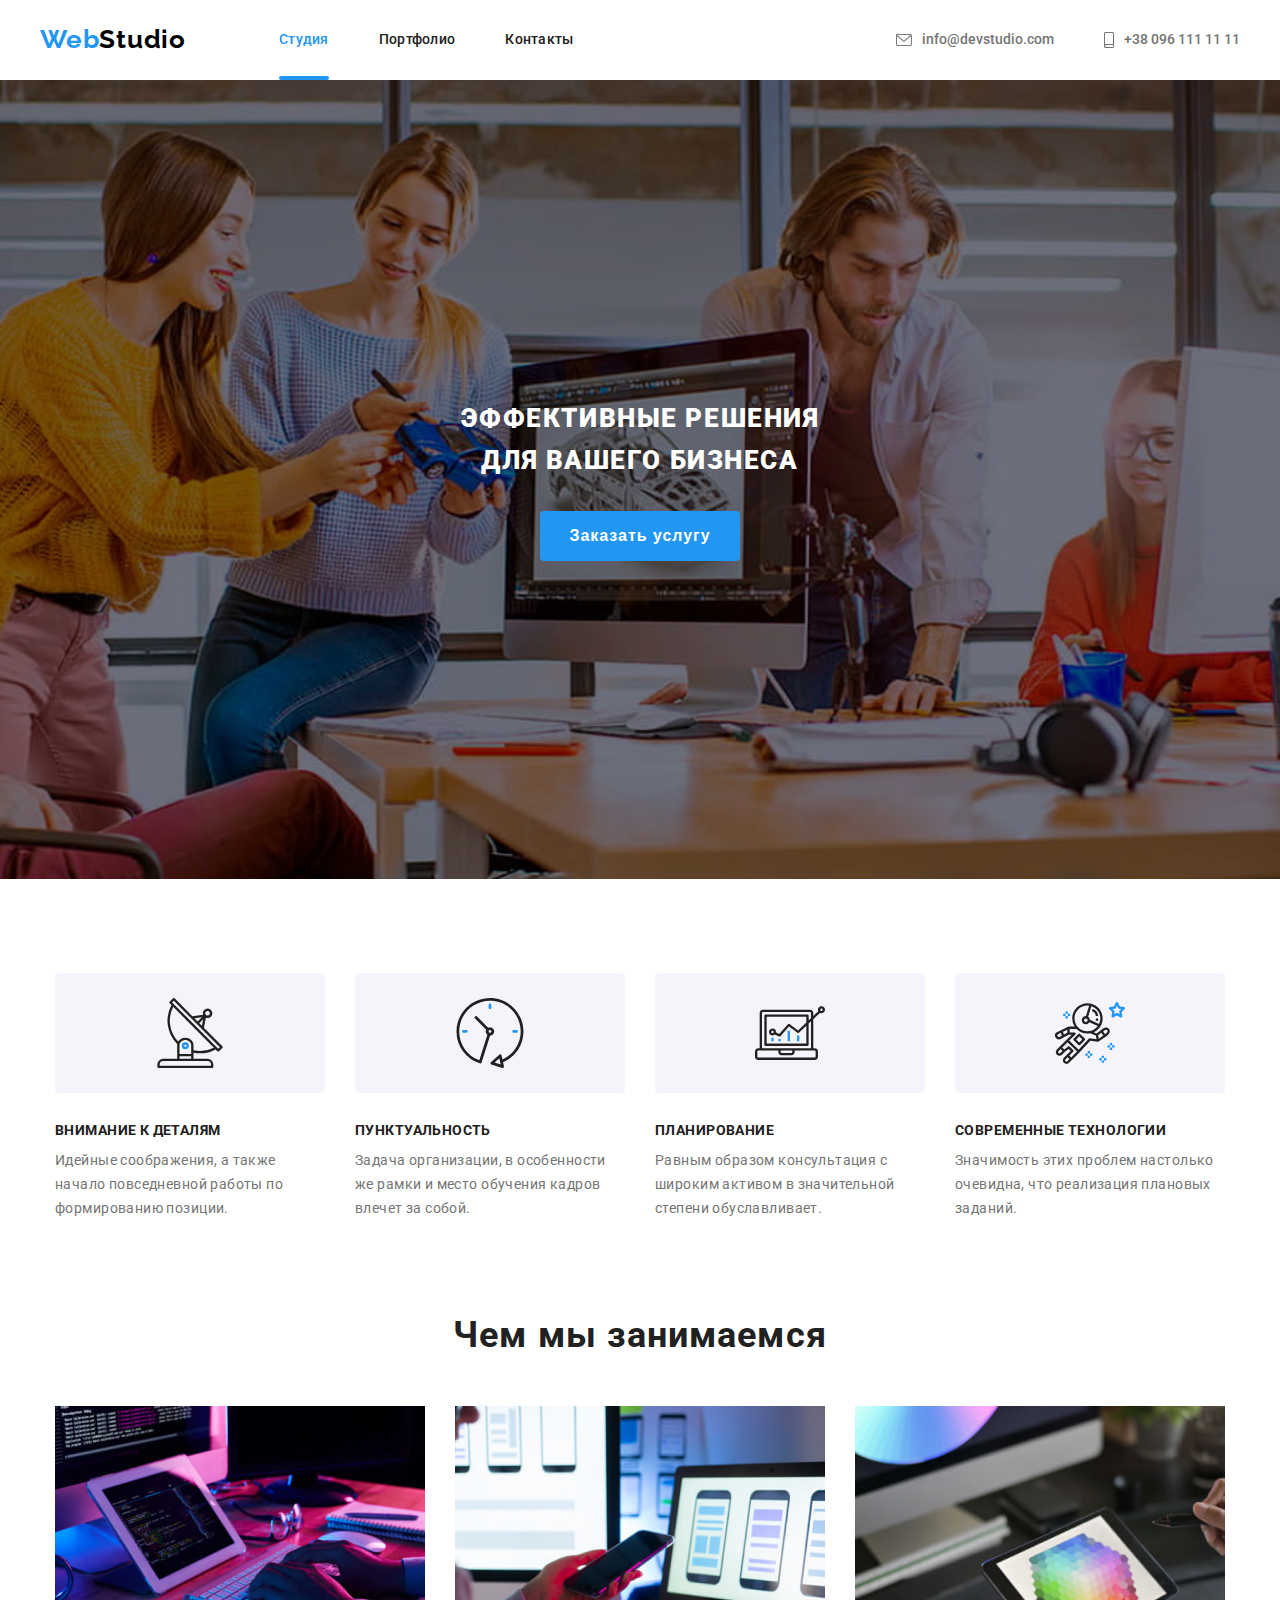
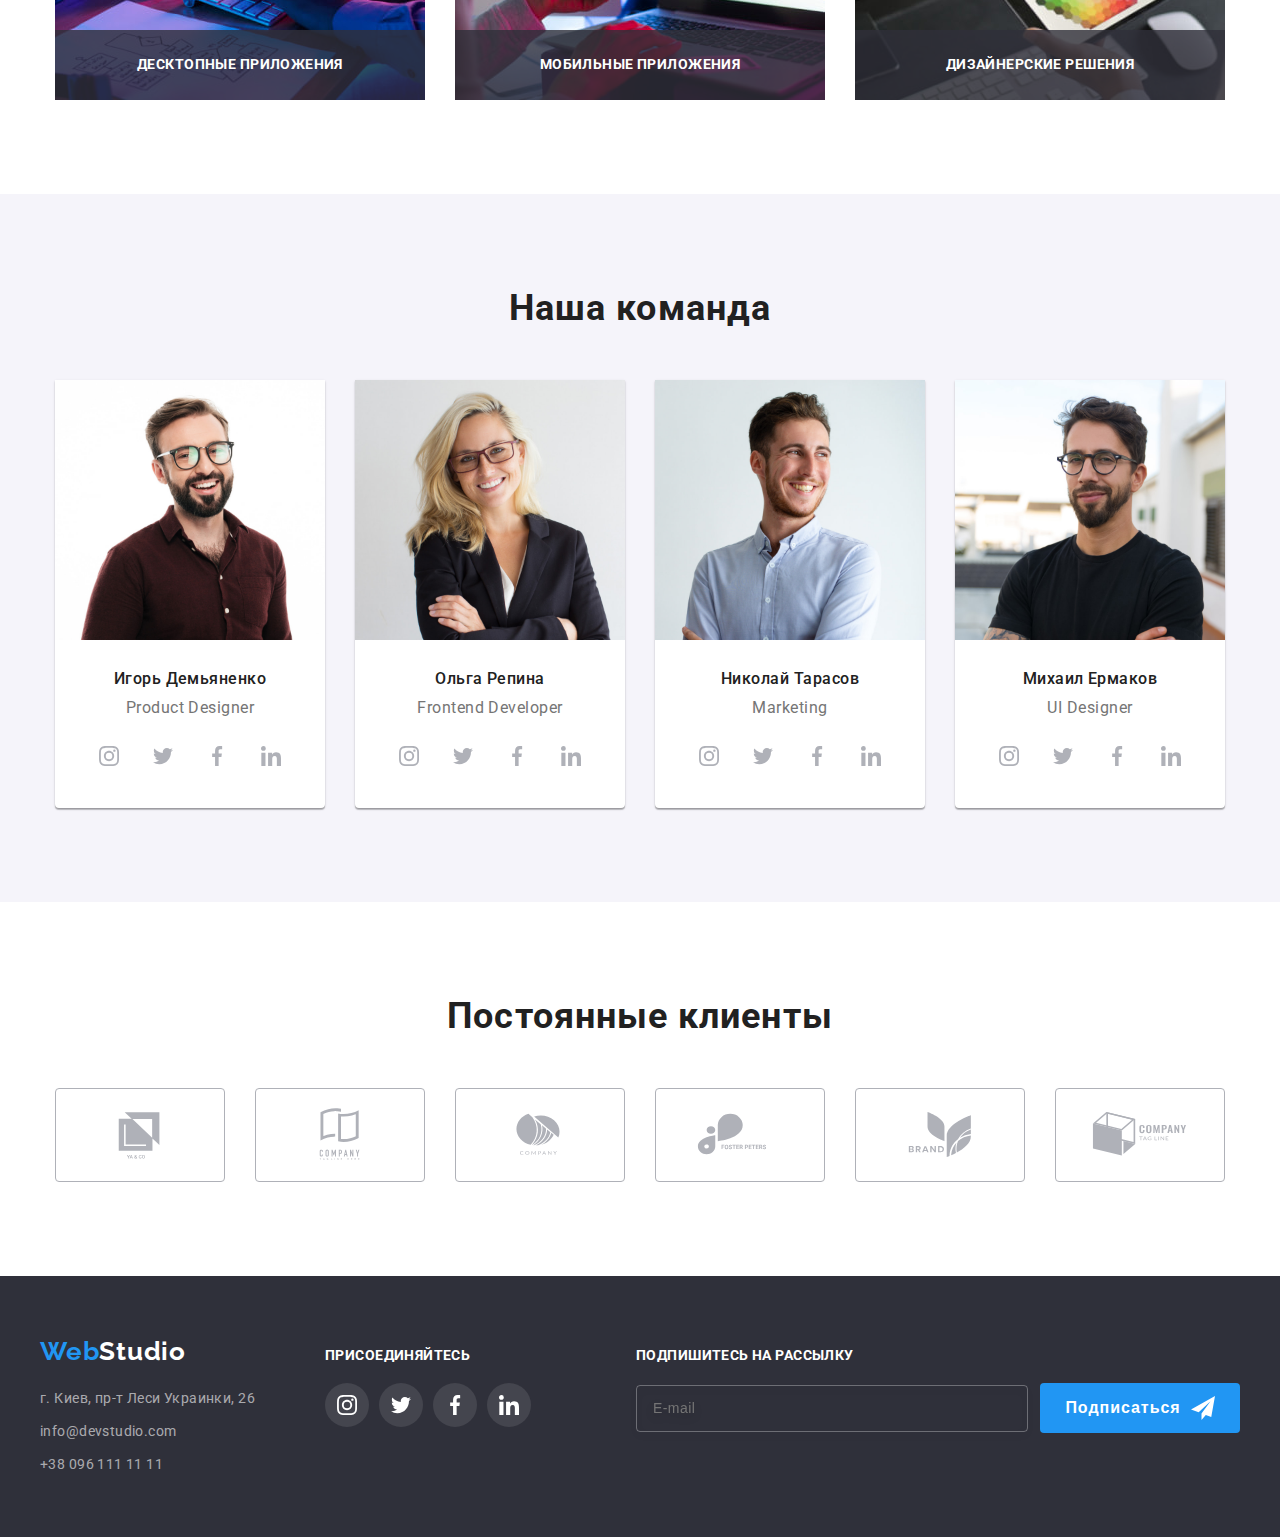
==== commit 76bf9b9f: "Центрует кнопку" ====
--- a/index.html
+++ b/index.html
@@ -123,6 +123,7 @@
                                 <textarea class="modal-form__message" name="comment" rows=" " placeholder="Введите текст"></textarea>
                             </label>
                         </div>
+
                         <!-- Чекбокс -->
                         <label class="modal-policy__group">
                             <input class="checkbox visually-hidden" type="checkbox" name="mark" tabindex="-1"/>
@@ -139,7 +140,7 @@
                     </form>
                 </div>
             </div>
-        </section> -->
+        </section>
 
 
     <!-- Секция Основные задачи -->
--- a/css/main.min.css
+++ b/css/main.min.css
@@ -1,2 +1,2 @@
-:root{--primary-text-color: #757575;--title-text-color: #212121;--accent-color: #2196f3;--background-clr-modal-form__btn: #f5f4fa;--card-set-gap: 30px;--bg-color-hero: #e5e5e5;--color-icon: #afb1b8;--color-icon-bg: #44454e;--transition-timing-function: cubic-bezier(0.4, 0, 0.2, 1);--transition-duration: 250ms}.visually-hidden{position:absolute;white-space:nowrap;width:1px;height:1px;overflow:hidden;border:0;padding:0;clip:rect(0 0 0 0);-webkit-clip-path:inset(50%);clip-path:inset(50%);margin:-1px}li{list-style:none;margin:0;padding:0}ul{list-style:none;margin:0;padding:0}a{display:block;text-decoration:none;margin:0}h1,h2,h3,p{margin:0}img{display:block;width:100%;height:auto}input{margin:0;padding:0}textarea{resize:none}body{font-family:'Roboto', sans-serif;background-color:#ffffff;color:var(--primary-text-color);margin:0}.container{padding-left:15px;padding-right:15px;margin-left:auto;margin-right:auto}@media screen and (min-width: 480px){.container{width:480px}}@media screen and (min-width: 480px){.container{width:480px}}@media screen and (min-width: 768px){.container{width:768px}}@media screen and (min-width: 768px){.container{width:768px}}@media screen and (min-width: 1200px){.container{width:1200px}}@media screen and (min-width: 1200px){.container{width:1200px}}.section{padding-top:60px;padding-bottom:60px}@media screen and (min-width: 768px){.section{padding-top:60px;padding-bottom:60px}}@media screen and (min-width: 1200px){.section{padding-top:94px;padding-bottom:94px}}.title{margin-bottom:50px;font-weight:700;font-size:36px;line-height:1.16;text-align:center;letter-spacing:0.03em;color:var(--title-text-color)}@media screen and (max-width: 1199.98px){.title{margin-bottom:var(--card-set-gap)}}@-webkit-keyframes animate-modal-form__btn{0%{-webkit-transform:scale(1);transform:scale(1)}50%{-webkit-transform:scale(1.25);transform:scale(1.25)}100%{-webkit-transform:scale(1);transform:scale(1)}}@keyframes animate-modal-form__btn{0%{-webkit-transform:scale(1);transform:scale(1)}50%{-webkit-transform:scale(1.25);transform:scale(1.25)}100%{-webkit-transform:scale(1);transform:scale(1)}}@-webkit-keyframes changeBgColor{0%{background-color:#fff}50%{background-color:#c2daf7}100%{background-color:#c7f3f1}}@keyframes changeBgColor{0%{background-color:#fff}50%{background-color:#c2daf7}100%{background-color:#c7f3f1}}.logo{font-family:'Raleway';font-weight:700;font-size:26px;line-height:1.2;letter-spacing:0.03em;color:var(--accent-color)}@media screen and (min-width: 768px){.logo__header{margin-right:88px}}@media screen and (min-width: 1200px){.logo__header{margin-right:93px}}.logo__title{font-family:'Raleway';font-size:26px;line-height:1.2;letter-spacing:0.03em;color:#000000}.logo__title--white{color:#ffffff}@media screen and (max-width: 767.98px){.navigation{display:none}}.navigation__list{display:-webkit-box;display:-ms-flexbox;display:flex;-webkit-box-align:center;-ms-flex-align:center;align-items:center}.navigation__item{margin-right:50px}.navigation__item:last-child{margin-right:0}.navigation__link{position:relative;padding-top:32px;padding-bottom:32px;font-weight:500;font-size:14px;line-height:1.14;letter-spacing:0.02em;-webkit-transition:var(--transition-duration) var(--transition-timing-function);-o-transition:var(--transition-duration) var(--transition-timing-function);transition:var(--transition-duration) var(--transition-timing-function);color:var(--title-text-color)}.navigation__link--current{color:var(--accent-color)}.navigation__link:hover,.navigation__link:focus,.navigation__link:focus,.navigation__link--current:active{color:var(--accent-color)}.navigation__link--current::after{position:absolute;display:block;content:'';width:100%;height:4px;left:0;bottom:0;background:var(--accent-color);border-radius:2px}.contact__list{display:-webkit-box;display:-ms-flexbox;display:flex;-webkit-box-align:center;-ms-flex-align:center;align-items:center;margin-left:auto}@media screen and (max-width: 767.98px){.contact__list{display:none}}@media screen and (min-width: 768px) and (max-width: 1199.98px){.contact__list{-webkit-box-orient:vertical;-webkit-box-direction:normal;-ms-flex-direction:column;flex-direction:column;-webkit-box-align:start;-ms-flex-align:start;align-items:flex-start}}@media screen and (min-width: 1200px){.contact__item:last-child{margin-left:50px}}.contact__link{display:-webkit-box;display:-ms-flexbox;display:flex;-webkit-box-align:center;-ms-flex-align:center;align-items:center;-webkit-box-pack:center;-ms-flex-pack:center;justify-content:center;font-weight:500;font-size:14px;line-height:1.14;-webkit-transition:var(--transition-duration) var(--transition-timing-function);-o-transition:var(--transition-duration) var(--transition-timing-function);transition:var(--transition-duration) var(--transition-timing-function);color:var(--primary-text-color)}.contact__link:hover,.contact__link:focus{color:var(--accent-color)}.contact__link:hover .contact__icon,.contact__link:focus .contact__icon{fill:var(--accent-color)}@media screen and (min-width: 768px){.contact__link{padding-top:5px;padding-bottom:5px}}@media screen and (min-width: 1200px){.contact__link{padding-top:32px;padding-bottom:32px}}.contact__icon{display:inline-block;-webkit-box-align:center;-ms-flex-align:center;align-items:center;-webkit-box-pack:center;-ms-flex-pack:center;justify-content:center;margin-right:10px;fill:var(--primary-text-color)}.burger-menu{background-color:#ffffff;position:fixed;opacity:0;visibility:hidden;cursor:pointer;top:0;left:0;-webkit-transform:translateX(-100vw);-ms-transform:translateX(-100vw);transform:translateX(-100vw);-webkit-transition:opacity 1000ms,-webkit-transform var(--transition-timing-function);transition:opacity 1000ms,-webkit-transform var(--transition-timing-function);-o-transition:opacity 1000ms,transform var(--transition-timing-function);transition:opacity 1000ms,transform var(--transition-timing-function);transition:opacity 1000ms,transform var(--transition-timing-function),-webkit-transform var(--transition-timing-function)}.burger-menu.is-open{opacity:1;visibility:visible;pointer-events:all;-webkit-transform:translateX(0);-ms-transform:translateX(0);transform:translateX(0);-webkit-transition:opacity 1000ms, -webkit-transform 1000ms 250ms ease-in-out;transition:opacity 1000ms, -webkit-transform 1000ms 250ms ease-in-out;-o-transition:opacity 1000ms, transform 1000ms 250ms ease-in-out;transition:opacity 1000ms, transform 1000ms 250ms ease-in-out;transition:opacity 1000ms, transform 1000ms 250ms ease-in-out, -webkit-transform 1000ms 250ms ease-in-out}@media screen and (min-width: 768px){.burger-menu{display:none;opacity:0;visibility:hidden;pointer-events:none}}.burger-menu__open-btn{background-color:#ffffff}.burger-menu__open-btn:hover,.burger-menu__open-btn:focus{fill:var(--accent-color)}@media screen and (min-width: 768px){.burger-menu__open-btn{display:none}}.burger-menu__backdrop{width:100vw;height:100vh}.burger-menu__wrapper{height:100vh;display:-webkit-box;display:-ms-flexbox;display:flex;-webkit-box-orient:vertical;-webkit-box-direction:normal;-ms-flex-direction:column;flex-direction:column;margin:0 auto;padding:48px 40px}.burger-menu__close-btn{background-color:#ffffff;position:absolute;top:10px;right:10px}.burger-menu__close-btn:hover,.burger-menu__close-btn:focus{fill:var(--accent-color)}.burger-menu__nav-item:not(:last-child){margin-bottom:32px}.burger-menu__nav-link{position:relative;font-weight:500;font-size:40px;line-height:1.18;padding:4px;letter-spacing:0.02em;color:var(--title-text-color)}.burger-menu__nav-link--active,.burger-menu__nav-link:hover,.burger-menu__nav-link:focus{color:var(--accent-color)}.burger-menu__contact{margin-top:auto}.burger-menu__contact-item:not(:last-child){margin-bottom:32px}.burger-menu__contact-phone{font-weight:500;font-size:34px;line-height:1.18;letter-spacing:0.02em;color:var(--accent-color)}.burger-menu__contact-email{font-weight:500;font-size:24px;line-height:1.17;letter-spacing:0.02em;color:var(--primary-text-color)}.burger-menu__social{margin-top:64px}.burger-menu__social-list{display:-webkit-box;display:-ms-flexbox;display:flex}.burger-menu__social-item:not(:last-child){padding-right:10px;margin-right:10px;border-right:1px solid rgba(33,33,33,0.2)}.burger-menu__social-link{font-weight:500;font-size:18px;line-height:1.22;letter-spacing:0.02em;color:var(--accent-color)}body.menu-open{overflow:hidden}.button{width:200px;height:50px;-webkit-box-align:center;-ms-flex-align:center;align-items:center;text-align:center;font-weight:700;font-size:16px;line-height:1.8;letter-spacing:0.06em;cursor:pointer;border-radius:4px;border-width:inherit;background-color:var(--accent-color);color:#ffffff}.button:hover,.button:focus{background-color:#188ce8}.overlay{max-width:1600px;background-image:-webkit-gradient(linear, left bottom, left top, from(rgba(0,0,0,0.2)), to(rgba(0,0,0,0.2))),url(../img-studio/header.jpeg);background-image:-webkit-linear-gradient(bottom, rgba(0,0,0,0.2), rgba(0,0,0,0.2)),url(../img-studio/header.jpeg);background-image:-o-linear-gradient(bottom, rgba(0,0,0,0.2), rgba(0,0,0,0.2)),url(../img-studio/header.jpeg);background-image:linear-gradient(0deg, rgba(0,0,0,0.2), rgba(0,0,0,0.2)),url(../img-studio/header.jpeg);background-repeat:no-repeat;background-position:center;background-size:cover;background-color:rgba(47,48,58,0.4)}.backdrop{position:fixed;top:0;left:0;width:100%;height:100%;z-index:2;background-color:rgba(0,0,0,0.1);-webkit-transition:opacity 1000ms, visibility 600ms;-o-transition:opacity 1000ms, visibility 600ms;transition:opacity 1000ms, visibility 600ms}.backdrop.is-hidden{opacity:0;visibility:hidden;pointer-events:none}.modal{position:absolute;top:50%;left:50%;-webkit-transform:translate(-50%, -50%);-ms-transform:translate(-50%, -50%);transform:translate(-50%, -50%);width:528px;border-radius:3px;padding:40px;background-color:#ffffff;-webkit-animation-name:changeBgColor;animation-name:changeBgColor;-webkit-animation-duration:4000ms;animation-duration:4000ms;-webkit-animation-timing-function:linear;animation-timing-function:linear;-webkit-animation-iteration-count:infinite;animation-iteration-count:infinite;-webkit-animation-direction:alternate;animation-direction:alternate;-webkit-animation-delay:250ms;animation-delay:250ms}.modal-btn{position:absolute;top:8px;right:8px;width:30px;height:30px;display:-webkit-box;display:-ms-flexbox;display:flex;-webkit-box-pack:center;-ms-flex-pack:center;justify-content:center;-webkit-box-align:center;-ms-flex-align:center;align-items:center;padding:0;z-index:3;cursor:pointer;border:1px solid rgba(0,0,0,0.1);border-radius:50%;background-color:transparent}.modal-btn__icon-close{-webkit-transition:var(--transition-duration) var(--transition-timing-function);-o-transition:var(--transition-duration) var(--transition-timing-function);transition:var(--transition-duration) var(--transition-timing-function)}.modal-btn__icon-close:hover,.modal-btn__icon-close:focus{fill:var(--accent-color)}.modal-form__title{display:block;-webkit-box-pack:center;-ms-flex-pack:center;justify-content:center;margin-bottom:12px;font-size:20px;line-height:1.15;text-align:center;letter-spacing:0.03em;color:var(--title-text-color)}.modal-wrapper{margin-bottom:20px}.modal-wrapper.modal-form__group+.modal-form__group{margin-top:10px}.modal-form__group{display:block;position:relative;width:100%}.modal-form__label{display:block;text-align:start;margin-bottom:4px;font-weight:400;font-size:12px;line-height:1.2;letter-spacing:0.01em;color:var(--primary-text-color)}.modal-form__input{position:relative;width:100%;height:40px;padding:11px 12px 11px 42px;border:1px solid rgba(33,33,33,0.2);border-radius:4px;cursor:pointer;outline:transparent;-webkit-transition:var(--transition-duration) var(--transition-timing-function);-o-transition:var(--transition-duration) var(--transition-timing-function);transition:var(--transition-duration) var(--transition-timing-function)}.modal-form__input:hover,.modal-form__input:focus{border:1px solid var(--accent-color)}.modal-form__input:focus+.modal-form__icon{fill:var(--accent-color)}.modal-form__input:hover+.modal-form__icon{fill:var(--accent-color)}.modal-form__icon{position:absolute;bottom:11px;left:12px;top:50%;left:12px;-webkit-transition:var(--transition-duration) var(--transition-timing-function);-o-transition:var(--transition-duration) var(--transition-timing-function);transition:var(--transition-duration) var(--transition-timing-function)}.modal-form__message{width:100%;height:120px;padding:12px 16px;border:1px solid rgba(33,33,33,0.2);border-radius:4px;outline:transparent;cursor:pointer;-webkit-transition:var(--transition-duration) var(--transition-timing-function);-o-transition:var(--transition-duration) var(--transition-timing-function);transition:var(--transition-duration) var(--transition-timing-function)}.modal-form__message:hover,.modal-form__message:focus{border:1px solid var(--accent-color)}.modal-form__message::-webkit-input-placeholder{opacity:0.5}.modal-form__message:-ms-input-placeholder{opacity:0.5}.modal-form__message::-ms-input-placeholder{opacity:0.5}.modal-form__message::placeholder{opacity:0.5}.modal-policy__group{display:-webkit-box;display:-ms-flexbox;display:flex;-webkit-box-pack:center;-ms-flex-pack:center;justify-content:center;-webkit-box-align:center;-ms-flex-align:center;align-items:center;margin-bottom:30px}.custom-checkbox{display:-webkit-box;display:-ms-flexbox;display:flex;-webkit-box-align:center;-ms-flex-align:center;align-items:center;-webkit-box-pack:center;-ms-flex-pack:center;justify-content:center;margin-right:7px;border-radius:2px;outline:2px solid var(--title-text-color);outline-offset:-2px;-webkit-transition:background-color var(--transition-duration) var(--transition-timing-function);-o-transition:background-color var(--transition-duration) var(--transition-timing-function);transition:background-color var(--transition-duration) var(--transition-timing-function)}.custom-checkbox__icon{opacity:0}.custom-checkbox:focus{outline:var(--accent-color)}.checkbox:checked+.custom-checkbox .custom-checkbox__icon{opacity:1;fill:#ffffff}.checkbox:checked+.custom-checkbox{background-color:var(--accent-color);outline:var(--accent-color);-webkit-transition:var(--transition-duration) var(--transition-timing-function);-o-transition:var(--transition-duration) var(--transition-timing-function);transition:var(--transition-duration) var(--transition-timing-function)}.modal-policy__desc{display:-webkit-box;display:-ms-flexbox;display:flex;font-size:14px;line-height:1.7;letter-spacing:0.03em}.modal-policy__link{text-decoration:underline;margin-left:3px;color:var(--accent-color)}.modal-form__btn{display:block;margin:0 auto;-webkit-transition:var(--transition-duration) var(--transition-timing-function);-o-transition:var(--transition-duration) var(--transition-timing-function);transition:var(--transition-duration) var(--transition-timing-function)}.modal-form__btn:hover,.modal-form__btn:focus{-webkit-box-shadow:0px 4px 4px rgba(0,0,0,0.15);box-shadow:0px 4px 4px rgba(0,0,0,0.15)}@media screen and (max-width: 1199.98px){.footer__address{margin-bottom:60px;text-align:center}}@media screen and (min-width: 768px){.footer__address{margin-right:165px}}@media screen and (min-width: 1200px){.footer__address{margin-right:70px}}.address{margin-top:20px}.address-text{display:block;font-family:'Roboto';font-style:normal;font-size:14px;line-height:1.71;letter-spacing:0.03em;text-align:center;color:#ffffff}.address__link{font-family:'Roboto';font-style:normal;font-size:14px;line-height:1.71;letter-spacing:0.03em;color:rgba(255,255,255,0.6)}.address .address__item+.address__item{padding-top:9px}@media screen and (min-width: 1200px){.network-address{margin-right:93px}}.network-address__slogan{margin-bottom:20px;font-weight:700;font-size:14px;line-height:16px;letter-spacing:0.03em;text-transform:uppercase;text-align:center;color:#ffffff}@media screen and (min-width: 1200px){.network-address__slogan{text-align:start}}.network-address__list{display:-webkit-box;display:-ms-flexbox;display:flex}@media screen and (max-width: 1199.98px){.network-address__list{-webkit-box-pack:center;-ms-flex-pack:center;justify-content:center}}.network-address__item:not(:last-child){margin-right:10px}.network-address__link{display:-webkit-box;display:-ms-flexbox;display:flex;-webkit-box-pack:center;-ms-flex-pack:center;justify-content:center;-webkit-box-align:center;-ms-flex-align:center;align-items:center;width:44px;height:44px;border-radius:50%;-webkit-transition:var(--transition-duration) var(--transition-timing-function);-o-transition:var(--transition-duration) var(--transition-timing-function);transition:var(--transition-duration) var(--transition-timing-function);background-color:var(--color-icon-bg)}.network-address__link:hover,.network-address__link:focus{color:#ffffff;background-color:var(--accent-color)}.network-address__icon{fill:#ffffff}@media screen and (min-width: 1200px){.footer-form{margin-left:auto}}@media screen and (max-width: 767.98px){.footer-form{margin-top:60px}}.footer-form__title{display:block;font-size:14px;line-height:1.14;letter-spacing:0.03em;text-transform:uppercase;-webkit-box-align:center;-ms-flex-align:center;align-items:center;margin-bottom:20px;color:#ffffff}@media screen and (max-width: 1199.98px){.footer-form__title{text-align:center}}.footer-form__contact{display:-webkit-box;display:-ms-flexbox;display:flex;-webkit-box-pack:center;-ms-flex-pack:center;justify-content:center}@media screen and (max-width: 767.98px){.footer-form__contact{-webkit-box-orient:vertical;-webkit-box-direction:normal;-ms-flex-direction:column;flex-direction:column;-webkit-box-align:center;-ms-flex-align:center;align-items:center}}@media screen and (min-width: 768px){.footer-form__contact{-webkit-box-orient:vertical;-webkit-box-direction:normal;-ms-flex-direction:column;flex-direction:column;-webkit-box-align:center;-ms-flex-align:center;align-items:center}}@media screen and (min-width: 1200px){.footer-form__contact{-webkit-box-orient:horizontal;-webkit-box-direction:normal;-ms-flex-direction:row;flex-direction:row}}.footer-form__input{display:inline-block;width:358px;padding:15px 16px;font-size:14px;line-height:1.14;letter-spacing:0.03em;color:#ffffff;background-color:transparent;outline:transparent;border:1px solid rgba(255,255,255,0.3);-webkit-filter:drop-shadow(0px 4px 4px rgba(0,0,0,0.15));filter:drop-shadow(0px 4px 4px rgba(0,0,0,0.15));border-radius:4px}.footer-form__input:hover,.footer-form__input:focus{border:1px solid var(--accent-color)}@media screen and (max-width: 767.98px){.footer-form__input{width:450px}}@media screen and (min-width: 768px){.footer-form__input{width:450px}}@media screen and (min-width: 1200px){.footer-form__input{display:-webkit-box;display:-ms-flexbox;display:flex;width:358px;margin-right:12px}}@media screen and (max-width: 1199.98px){.footer-form__input{margin-bottom:20px}}.footer-form__btn-subscribe{display:-webkit-box;display:-ms-flexbox;display:flex;-webkit-box-pack:center;-ms-flex-pack:center;justify-content:center}.footer-form__icon{fill:#ffffff;margin-left:10px}.buttons-filter__btn{font-weight:500;font-size:16px;line-height:1.62;text-align:center;letter-spacing:0.03em;background-color:#f5f4fa;border-radius:4px;border:none;padding:6px 22px;cursor:pointer;-webkit-transition:var(--transition-duration) var(--transition-timing-function);-o-transition:var(--transition-duration) var(--transition-timing-function);transition:var(--transition-duration) var(--transition-timing-function);color:var(--title-text-color);background-color:var(--background-clr-modal-form__btn)}.buttons-filter__btn--current,.buttons-filter__btn:hover,.buttons-filter__btn:focus{color:#ffffff;background-color:var(--accent-color);-webkit-box-shadow:0px 3px 1px rgba(0,0,0,0.1),0px 1px 2px rgba(0,0,0,0.08),0px 2px 2px rgba(0,0,0,0.12);box-shadow:0px 3px 1px rgba(0,0,0,0.1),0px 1px 2px rgba(0,0,0,0.08),0px 2px 2px rgba(0,0,0,0.12)}.buttons-filter__btn.current:focus,.buttons-filter__btn.current:active{background-color:var(--accent-color)}.buttons-filter{display:-webkit-box;display:-ms-flexbox;display:flex;-ms-flex-wrap:wrap;flex-wrap:wrap;-webkit-box-pack:center;-ms-flex-pack:center;justify-content:center;-webkit-box-align:start;-ms-flex-align:start;align-items:flex-start}@media screen and (max-width: 767.98px){.buttons-filter{-webkit-box-pack:start;-ms-flex-pack:start;justify-content:flex-start;margin-bottom:40px}}@media screen and (min-width: 768px){.buttons-filter{margin-bottom:30px}}@media screen and (min-width: 1200px){.buttons-filter{margin-bottom:50px}}.buttons-filter__item{height:38px;min-width:73px}@media screen and (max-width: 767.98px){.buttons-filter__item{margin-bottom:15px}}.buttons-filter__item:not(:last-child){margin-right:8px}.header__container{display:-webkit-box;display:-ms-flexbox;display:flex;-webkit-box-align:center;-ms-flex-align:center;align-items:center;-webkit-box-pack:justify;-ms-flex-pack:justify;justify-content:space-between;height:80px}.header__container--border{border-bottom:1px solid #ececec}.hero{margin-left:auto;margin-right:auto;padding:118px 0;width:100vw}.hero__page{display:-webkit-box;display:-ms-flexbox;display:flex;-webkit-box-orient:vertical;-webkit-box-direction:normal;-ms-flex-direction:column;flex-direction:column;-webkit-box-pack:center;-ms-flex-pack:center;justify-content:center;text-align:center}@media screen and (min-width: 1200px){.hero__page{padding:200px 0;max-width:1600px}}.hero__title{-webkit-box-align:center;-ms-flex-align:center;align-items:center;width:696px;margin-left:auto;margin-right:auto;font-weight:900;font-size:44px;line-height:1.4;text-align:center;letter-spacing:0.06em;text-transform:uppercase;color:#ffffff}@media screen and (min-width: 1200px){.hero__title{max-width:696px}}@media screen and (min-width: 480px){.hero__title{max-width:360px;font-size:26px;line-height:1.6}}.hero__button{margin-top:30px;-webkit-animation:animate-modal-form__btn 3000ms infinite 1000ms;animation:animate-modal-form__btn 3000ms infinite 1000ms}.features__list{display:-webkit-box;display:-ms-flexbox;display:flex}@media screen and (min-width: 768px){.features__list{-ms-flex-line-pack:center;align-content:center;-webkit-box-pack:center;-ms-flex-pack:center;justify-content:center}}@media screen and (max-width: 1199.98px){.features__list{-ms-flex-wrap:wrap;flex-wrap:wrap}}@media screen and (min-width: 1200px){.features__item{-ms-flex-line-pack:center;align-content:center;-webkit-box-pack:center;-ms-flex-pack:center;justify-content:center}.features__item:not(:first-child){margin-left:var(--card-set-gap)}}@media screen and (max-width: 767.98px){.features__item{width:450px}.features__item:not(:last-child){margin-bottom:var(--card-set-gap)}}@media screen and (min-width: 768px) and (max-width: 1199.98px){.features__item{width:354px}.features__item:nth-child(2n){margin-left:var(--card-set-gap)}.features__item:nth-child(-n+2){margin-bottom:var(--card-set-gap)}}.features__icon{display:-webkit-box;display:-ms-flexbox;display:flex;-webkit-box-align:center;-ms-flex-align:center;align-items:center;-webkit-box-pack:center;-ms-flex-pack:center;justify-content:center;border-radius:4px;width:100%;height:120px;margin-bottom:30px;background:#f5f4fa}@media screen and (min-width: 768px){.features__icon{width:354px}}@media screen and (min-width: 1200px){.features__icon{width:270px}}.features__title{margin-bottom:10px;font-weight:700;font-size:14px;line-height:1.14;letter-spacing:0.03em;text-transform:uppercase;color:var(--title-text-color)}.features__text{font-size:14px;line-height:1.7;letter-spacing:0.03em;color:var(--primary-text-color);width:450px}@media screen and (min-width: 768px){.features__text{width:354px}}@media screen and (min-width: 1200px){.features__text{width:270px}}.main-task{padding-bottom:94px}.main-task__item{position:relative}@media screen and (max-width: 1199.98px){.main-task{display:none}}.main-task__list{display:-webkit-box;display:-ms-flexbox;display:flex;-webkit-box-pack:center;-ms-flex-pack:center;justify-content:center;-webkit-box-align:center;-ms-flex-align:center;align-items:center}.main-task__list .main-task__item+.main-task__item{margin-left:var(--card-set-gap)}.main-task__box{position:absolute;content:'';display:-webkit-box;display:-ms-flexbox;display:flex;-webkit-box-pack:center;-ms-flex-pack:center;justify-content:center;-webkit-box-align:center;-ms-flex-align:center;align-items:center;width:100%;height:70px;left:0;bottom:0;background-color:rgba(47,48,58,0.8)}.main-task__text{font-weight:700;font-size:14px;line-height:1.14;text-align:center;letter-spacing:0.03em;text-transform:uppercase;color:#ffffff}.team{background:#f5f4fa}.team__list{display:-webkit-box;display:-ms-flexbox;display:flex;-ms-flex-wrap:wrap;flex-wrap:wrap;text-align:center;-webkit-box-pack:center;-ms-flex-pack:center;justify-content:center}.member{-webkit-box-shadow:0px 1px 3px rgba(0,0,0,0.12),0px 1px 1px rgba(0,0,0,0.14),0px 2px 1px rgba(0,0,0,0.2);box-shadow:0px 1px 3px rgba(0,0,0,0.12),0px 1px 1px rgba(0,0,0,0.14),0px 2px 1px rgba(0,0,0,0.2);border-radius:0px 0px 4px 4px;background-color:#ffffff}.member__discription{padding-top:30px;padding-bottom:30px}.member__name{text-align:center;margin-bottom:10px;font-weight:500;font-size:16px;line-height:1.18;letter-spacing:0.03em;color:var(--title-text-color)}.member__text{text-align:center;font-weight:400;font-size:16px;line-height:1.18;letter-spacing:0.03em;margin-bottom:16px;color:var(--primary-text-color)}@media screen and (min-width: 1200px){.member{width:270px}.member:not(:last-child){margin-right:var(--card-set-gap)}}@media screen and (max-width: 767.98px){.member{width:450px}.member:not(:last-child){margin-bottom:var(--card-set-gap)}}@media screen and (min-width: 768px) and (max-width: 1199.98px){.member{width:354px}.member:nth-child(2n){margin-left:var(--card-set-gap)}.member:nth-child(-n+2){margin-bottom:var(--card-set-gap)}}.member__social-list{display:-webkit-box;display:-ms-flexbox;display:flex;-webkit-box-align:center;-ms-flex-align:center;align-items:center;-webkit-box-pack:center;-ms-flex-pack:center;justify-content:center}.member__social-item:not(:last-child){margin-right:10px}.member__social-link{display:-webkit-box;display:-ms-flexbox;display:flex;-webkit-box-pack:center;-ms-flex-pack:center;justify-content:center;-webkit-box-align:center;-ms-flex-align:center;align-items:center;width:44px;height:44px;cursor:pointer;border-radius:50%;-webkit-transition:var(--transition-duration) var(--transition-timing-function);-o-transition:var(--transition-duration) var(--transition-timing-function);transition:var(--transition-duration) var(--transition-timing-function);background-color:#ffffff;color:var(--color-icon)}.member__social-link:hover,.member__social-link:focus{color:#ffffff;background-color:var(--accent-color)}.member__social-icon{fill:currentColor}.cleint__list{display:-webkit-box;display:-ms-flexbox;display:flex;-ms-flex-wrap:wrap;flex-wrap:wrap;-webkit-box-align:center;-ms-flex-align:center;align-items:center;-webkit-box-pack:center;-ms-flex-pack:center;justify-content:center}@media screen and (min-width: 1200px){.client__item{width:170px}.client__item:not(:last-child){margin-right:var(--card-set-gap)}}@media screen and (max-width: 767.98px){.client__item{width:210px}.client__item:nth-child(2n){margin-left:var(--card-set-gap)}.client__item:nth-child(-n+4){margin-bottom:var(--card-set-gap)}}@media screen and (min-width: 768px) and (max-width: 1199.98px){.client__item{width:226px}.client__item:not(:nth-child(3n-2)){margin-left:var(--card-set-gap)}.client__item:nth-child(-n+3){margin-bottom:var(--card-set-gap)}}.client__link{display:-webkit-box;display:-ms-flexbox;display:flex;-webkit-box-pack:center;-ms-flex-pack:center;justify-content:center;-webkit-box-align:center;-ms-flex-align:center;align-items:center;height:92px;cursor:pointer;border:1px solid #afb1b8;border-radius:4px;-webkit-transition:var(--transition-duration) var(--transition-timing-function);-o-transition:var(--transition-duration) var(--transition-timing-function);transition:var(--transition-duration) var(--transition-timing-function);color:var(--color-icon)}.client__link:hover,.client__link:focus{color:var(--accent-color);border:1px solid var(--accent-color)}.client__icon{fill:currentColor}.footer{background:#2f303a}.footer__container{display:-webkit-box;display:-ms-flexbox;display:flex;-webkit-box-pack:center;-ms-flex-pack:center;justify-content:center;padding-top:60px;padding-bottom:60px}@media screen and (min-width: 1200px){.footer__container{display:-webkit-box;display:-ms-flexbox;display:flex;-webkit-box-align:baseline;-ms-flex-align:baseline;align-items:baseline}}@media screen and (max-width: 767.98px){.footer__container{-webkit-box-orient:vertical;-webkit-box-direction:normal;-ms-flex-direction:column;flex-direction:column;-webkit-box-align:center;-ms-flex-align:center;align-items:center}}@media screen and (min-width: 768px) and (max-width: 1199.98px){.footer__container{-ms-flex-wrap:wrap;flex-wrap:wrap}}.portfolio-gallery{display:-webkit-box;display:-ms-flexbox;display:flex;-ms-flex-wrap:wrap;flex-wrap:wrap}@media screen and (min-width: 768px){.portfolio-gallery{margin-left:calc(-1 * var(--card-set-gap));margin-top:calc(-1 * var(--card-set-gap))}}.portfolio-gallery__text{margin-top:4px;font-size:16px;line-height:1.88;letter-spacing:0.03em;color:var(--primary-text-color)}.portfolio-gallery__card{position:relative;overflow:hidden}.portfolio-gallery>.portfolio-gallery__item{margin-top:var(--card-set-gap);background:#ffffff}@media screen and (max-width: 767.98px){.portfolio-gallery>.portfolio-gallery__item{-ms-flex-preferred-size:100%;flex-basis:100%}}@media screen and (min-width: 768px){.portfolio-gallery>.portfolio-gallery__item{-ms-flex-preferred-size:calc(100% / 2 - var(--card-set-gap));flex-basis:calc(100% / 2 - var(--card-set-gap));margin-left:var(--card-set-gap)}}@media screen and (min-width: 1200px){.portfolio-gallery>.portfolio-gallery__item{-ms-flex-preferred-size:calc(100% / 3 - var(--card-set-gap));flex-basis:calc(100% / 3 - var(--card-set-gap))}}.portfolio-gallery__text-transform{position:absolute;width:100%;height:100%;padding:63px 24px;opacity:0;background:rgba(33,150,243,0.9);-webkit-transform:translateY(0);-ms-transform:translateY(0);transform:translateY(0);-webkit-transition:-webkit-transform var(--transition-duration) var(--transition-timing-function);transition:-webkit-transform var(--transition-duration) var(--transition-timing-function);-o-transition:transform var(--transition-duration) var(--transition-timing-function);transition:transform var(--transition-duration) var(--transition-timing-function);transition:transform var(--transition-duration) var(--transition-timing-function), -webkit-transform var(--transition-duration) var(--transition-timing-function);font-size:18px;line-height:1.55;letter-spacing:0.03em;color:#ffffff}.portfolio-gallery__link{-webkit-transition:var(--transition-duration) var(--transition-timing-function);-o-transition:var(--transition-duration) var(--transition-timing-function);transition:var(--transition-duration) var(--transition-timing-function)}.portfolio-gallery__link:hover,.portfolio-gallery__link:focus{-webkit-box-shadow:0px 1px 1px rgba(0,0,0,0.12),0px 4px 4px rgba(0,0,0,0.06),1px 4px 6px rgba(0,0,0,0.16);box-shadow:0px 1px 1px rgba(0,0,0,0.12),0px 4px 4px rgba(0,0,0,0.06),1px 4px 6px rgba(0,0,0,0.16)}.portfolio-gallery__link:hover .portfolio-gallery__text-transform,.portfolio-gallery__link:focus .portfolio-gallery__text-transform{-webkit-transform:translateY(-100%);-ms-transform:translateY(-100%);transform:translateY(-100%);opacity:1}.portfolio-gallery .portfolio-gallery__discription{display:block;padding:20px 24px;text-align:start;border:1px solid #eeeeee}.portfolio-gallery .portfolio-gallery__title{font-weight:700;font-size:18px;line-height:2;letter-spacing:0.06em;color:var(--title-text-color)}
+:root{--primary-text-color: #757575;--title-text-color: #212121;--accent-color: #2196f3;--background-clr-modal-form__btn: #f5f4fa;--card-set-gap: 30px;--bg-color-hero: #e5e5e5;--color-icon: #afb1b8;--color-icon-bg: #44454e;--transition-timing-function: cubic-bezier(0.4, 0, 0.2, 1);--transition-duration: 250ms}.visually-hidden{position:absolute;white-space:nowrap;width:1px;height:1px;overflow:hidden;border:0;padding:0;clip:rect(0 0 0 0);-webkit-clip-path:inset(50%);clip-path:inset(50%);margin:-1px}li{list-style:none;margin:0;padding:0}ul{list-style:none;margin:0;padding:0}a{display:block;text-decoration:none;margin:0}h1,h2,h3,p{margin:0}img{display:block;width:100%;height:auto}input{margin:0;padding:0}textarea{resize:none}body{font-family:'Roboto', sans-serif;background-color:#ffffff;color:var(--primary-text-color);margin:0}.container{padding-left:15px;padding-right:15px;margin-left:auto;margin-right:auto}@media screen and (min-width: 480px){.container{width:480px}}@media screen and (min-width: 480px){.container{width:480px}}@media screen and (min-width: 768px){.container{width:768px}}@media screen and (min-width: 768px){.container{width:768px}}@media screen and (min-width: 1200px){.container{width:1200px}}@media screen and (min-width: 1200px){.container{width:1200px}}.section{padding-top:60px;padding-bottom:60px}@media screen and (min-width: 768px){.section{padding-top:60px;padding-bottom:60px}}@media screen and (min-width: 1200px){.section{padding-top:94px;padding-bottom:94px}}.title{margin-bottom:50px;font-weight:700;font-size:36px;line-height:1.16;text-align:center;letter-spacing:0.03em;color:var(--title-text-color)}@media screen and (max-width: 1199.98px){.title{margin-bottom:var(--card-set-gap)}}@-webkit-keyframes animate-modal-form__btn{0%{-webkit-transform:scale(1);transform:scale(1)}50%{-webkit-transform:scale(1.25);transform:scale(1.25)}100%{-webkit-transform:scale(1);transform:scale(1)}}@keyframes animate-modal-form__btn{0%{-webkit-transform:scale(1);transform:scale(1)}50%{-webkit-transform:scale(1.25);transform:scale(1.25)}100%{-webkit-transform:scale(1);transform:scale(1)}}@-webkit-keyframes changeBgColor{0%{background-color:#fff}50%{background-color:#c2daf7}100%{background-color:#c7f3f1}}@keyframes changeBgColor{0%{background-color:#fff}50%{background-color:#c2daf7}100%{background-color:#c7f3f1}}.logo{font-family:'Raleway';font-weight:700;font-size:26px;line-height:1.2;letter-spacing:0.03em;color:var(--accent-color)}@media screen and (min-width: 768px){.logo__header{margin-right:88px}}@media screen and (min-width: 1200px){.logo__header{margin-right:93px}}.logo__title{font-family:'Raleway';font-size:26px;line-height:1.2;letter-spacing:0.03em;color:#000000}.logo__title--white{color:#ffffff}@media screen and (max-width: 767.98px){.navigation{display:none}}.navigation__list{display:-webkit-box;display:-ms-flexbox;display:flex;-webkit-box-align:center;-ms-flex-align:center;align-items:center}.navigation__item{margin-right:50px}.navigation__item:last-child{margin-right:0}.navigation__link{position:relative;padding-top:32px;padding-bottom:32px;font-weight:500;font-size:14px;line-height:1.14;letter-spacing:0.02em;-webkit-transition:var(--transition-duration) var(--transition-timing-function);-o-transition:var(--transition-duration) var(--transition-timing-function);transition:var(--transition-duration) var(--transition-timing-function);color:var(--title-text-color)}.navigation__link--current{color:var(--accent-color)}.navigation__link:hover,.navigation__link:focus,.navigation__link:focus,.navigation__link--current:active{color:var(--accent-color)}.navigation__link--current::after{position:absolute;display:block;content:'';width:100%;height:4px;left:0;bottom:0;background:var(--accent-color);border-radius:2px}.contact__list{display:-webkit-box;display:-ms-flexbox;display:flex;-webkit-box-align:center;-ms-flex-align:center;align-items:center;margin-left:auto}@media screen and (max-width: 767.98px){.contact__list{display:none}}@media screen and (min-width: 768px) and (max-width: 1199.98px){.contact__list{-webkit-box-orient:vertical;-webkit-box-direction:normal;-ms-flex-direction:column;flex-direction:column;-webkit-box-align:start;-ms-flex-align:start;align-items:flex-start}}@media screen and (min-width: 1200px){.contact__item:last-child{margin-left:50px}}.contact__link{display:-webkit-box;display:-ms-flexbox;display:flex;-webkit-box-align:center;-ms-flex-align:center;align-items:center;-webkit-box-pack:center;-ms-flex-pack:center;justify-content:center;font-weight:500;font-size:14px;line-height:1.14;-webkit-transition:var(--transition-duration) var(--transition-timing-function);-o-transition:var(--transition-duration) var(--transition-timing-function);transition:var(--transition-duration) var(--transition-timing-function);color:var(--primary-text-color)}.contact__link:hover,.contact__link:focus{color:var(--accent-color)}.contact__link:hover .contact__icon,.contact__link:focus .contact__icon{fill:var(--accent-color)}@media screen and (min-width: 768px){.contact__link{padding-top:5px;padding-bottom:5px}}@media screen and (min-width: 1200px){.contact__link{padding-top:32px;padding-bottom:32px}}.contact__icon{display:inline-block;-webkit-box-align:center;-ms-flex-align:center;align-items:center;-webkit-box-pack:center;-ms-flex-pack:center;justify-content:center;margin-right:10px;fill:var(--primary-text-color)}.burger-menu{background-color:#ffffff;position:fixed;opacity:0;visibility:hidden;pointer-events:none;top:0;left:0;-webkit-transform:translateX(-100vw);-ms-transform:translateX(-100vw);transform:translateX(-100vw);-webkit-transition:opacity 1000ms,-webkit-transform var(--transition-timing-function);transition:opacity 1000ms,-webkit-transform var(--transition-timing-function);-o-transition:opacity 1000ms,transform var(--transition-timing-function);transition:opacity 1000ms,transform var(--transition-timing-function);transition:opacity 1000ms,transform var(--transition-timing-function),-webkit-transform var(--transition-timing-function)}.burger-menu.is-open{opacity:1;visibility:visible;pointer-events:all;-webkit-transform:translateX(0);-ms-transform:translateX(0);transform:translateX(0);-webkit-transition:opacity 1000ms, -webkit-transform 1000ms 250ms ease-in-out;transition:opacity 1000ms, -webkit-transform 1000ms 250ms ease-in-out;-o-transition:opacity 1000ms, transform 1000ms 250ms ease-in-out;transition:opacity 1000ms, transform 1000ms 250ms ease-in-out;transition:opacity 1000ms, transform 1000ms 250ms ease-in-out, -webkit-transform 1000ms 250ms ease-in-out}@media screen and (min-width: 768px){.burger-menu{display:none;opacity:0;visibility:hidden;pointer-events:none}}.burger-menu__open-btn{background-color:#ffffff}.burger-menu__open-btn:hover,.burger-menu__open-btn:focus{fill:var(--accent-color)}@media screen and (min-width: 768px){.burger-menu__open-btn{display:none}}.burger-menu__backdrop{width:100vw;height:100vh}.burger-menu__wrapper{height:100vh;display:-webkit-box;display:-ms-flexbox;display:flex;-webkit-box-orient:vertical;-webkit-box-direction:normal;-ms-flex-direction:column;flex-direction:column;margin:0 auto;padding:48px 40px}.burger-menu__close-btn{background-color:#ffffff;position:absolute;top:10px;right:10px}.burger-menu__close-btn:hover,.burger-menu__close-btn:focus{fill:var(--accent-color)}.burger-menu__nav-item:not(:last-child){margin-bottom:32px}.burger-menu__nav-link{position:relative;font-weight:500;font-size:40px;line-height:1.18;padding:4px;letter-spacing:0.02em;color:var(--title-text-color)}.burger-menu__nav-link--active,.burger-menu__nav-link:hover,.burger-menu__nav-link:focus{color:var(--accent-color)}.burger-menu__contact{margin-top:auto}.burger-menu__contact-item:not(:last-child){margin-bottom:32px}.burger-menu__contact-phone{font-weight:500;font-size:34px;line-height:1.18;letter-spacing:0.02em;color:var(--accent-color)}.burger-menu__contact-email{font-weight:500;font-size:24px;line-height:1.17;letter-spacing:0.02em;color:var(--primary-text-color)}.burger-menu__social{margin-top:64px}.burger-menu__social-list{display:-webkit-box;display:-ms-flexbox;display:flex}.burger-menu__social-item:not(:last-child){padding-right:10px;margin-right:10px;border-right:1px solid rgba(33,33,33,0.2)}.burger-menu__social-link{font-weight:500;font-size:18px;line-height:1.22;letter-spacing:0.02em;color:var(--accent-color)}body.menu-open{overflow:hidden}.button{width:200px;height:50px;-webkit-box-align:center;-ms-flex-align:center;align-items:center;text-align:center;font-weight:700;font-size:16px;line-height:1.8;letter-spacing:0.06em;cursor:pointer;border-radius:4px;border-width:inherit;background-color:var(--accent-color);color:#ffffff}.button:hover,.button:focus{background-color:#188ce8}.overlay{max-width:1600px;background-image:-webkit-gradient(linear, left bottom, left top, from(rgba(0,0,0,0.2)), to(rgba(0,0,0,0.2))),url(../img-studio/header.jpeg);background-image:-webkit-linear-gradient(bottom, rgba(0,0,0,0.2), rgba(0,0,0,0.2)),url(../img-studio/header.jpeg);background-image:-o-linear-gradient(bottom, rgba(0,0,0,0.2), rgba(0,0,0,0.2)),url(../img-studio/header.jpeg);background-image:linear-gradient(0deg, rgba(0,0,0,0.2), rgba(0,0,0,0.2)),url(../img-studio/header.jpeg);background-repeat:no-repeat;background-position:center;background-size:cover;background-color:rgba(47,48,58,0.4)}.backdrop{position:fixed;top:0;left:0;width:100%;height:100%;z-index:2;background-color:rgba(0,0,0,0.1);-webkit-transition:opacity 1000ms, visibility 600ms;-o-transition:opacity 1000ms, visibility 600ms;transition:opacity 1000ms, visibility 600ms}.backdrop.is-hidden{opacity:0;visibility:hidden;pointer-events:none}.modal{position:absolute;top:50%;left:50%;-webkit-transform:translate(-50%, -50%);-ms-transform:translate(-50%, -50%);transform:translate(-50%, -50%);width:528px;border-radius:3px;padding:40px;background-color:#ffffff;-webkit-animation-name:changeBgColor;animation-name:changeBgColor;-webkit-animation-duration:4000ms;animation-duration:4000ms;-webkit-animation-timing-function:linear;animation-timing-function:linear;-webkit-animation-iteration-count:infinite;animation-iteration-count:infinite;-webkit-animation-direction:alternate;animation-direction:alternate;-webkit-animation-delay:250ms;animation-delay:250ms}.modal-btn{position:absolute;top:8px;right:8px;width:30px;height:30px;display:-webkit-box;display:-ms-flexbox;display:flex;-webkit-box-pack:center;-ms-flex-pack:center;justify-content:center;-webkit-box-align:center;-ms-flex-align:center;align-items:center;padding:0;z-index:3;cursor:pointer;border:1px solid rgba(0,0,0,0.1);border-radius:50%;background-color:transparent}.modal-btn__icon-close{-webkit-transition:var(--transition-duration) var(--transition-timing-function);-o-transition:var(--transition-duration) var(--transition-timing-function);transition:var(--transition-duration) var(--transition-timing-function)}.modal-btn__icon-close:hover,.modal-btn__icon-close:focus{fill:var(--accent-color)}.modal-form__title{display:block;-webkit-box-pack:center;-ms-flex-pack:center;justify-content:center;margin-bottom:12px;font-size:20px;line-height:1.15;text-align:center;letter-spacing:0.03em;color:var(--title-text-color)}.modal-wrapper{margin-bottom:20px}.modal-wrapper.modal-form__group+.modal-form__group{margin-top:10px}.modal-form__group{display:block;position:relative;width:100%}.modal-form__label{display:block;text-align:start;margin-bottom:4px;font-weight:400;font-size:12px;line-height:1.2;letter-spacing:0.01em;color:var(--primary-text-color)}.modal-form__input{position:relative;width:100%;height:40px;padding:11px 12px 11px 42px;border:1px solid rgba(33,33,33,0.2);border-radius:4px;cursor:pointer;outline:transparent;-webkit-transition:var(--transition-duration) var(--transition-timing-function);-o-transition:var(--transition-duration) var(--transition-timing-function);transition:var(--transition-duration) var(--transition-timing-function)}.modal-form__input:hover,.modal-form__input:focus{border:1px solid var(--accent-color)}.modal-form__input:focus+.modal-form__icon{fill:var(--accent-color)}.modal-form__input:hover+.modal-form__icon{fill:var(--accent-color)}.modal-form__icon{position:absolute;bottom:11px;left:12px;top:50%;left:12px;-webkit-transition:var(--transition-duration) var(--transition-timing-function);-o-transition:var(--transition-duration) var(--transition-timing-function);transition:var(--transition-duration) var(--transition-timing-function)}.modal-form__message{width:100%;height:120px;padding:12px 16px;border:1px solid rgba(33,33,33,0.2);border-radius:4px;outline:transparent;cursor:pointer;-webkit-transition:var(--transition-duration) var(--transition-timing-function);-o-transition:var(--transition-duration) var(--transition-timing-function);transition:var(--transition-duration) var(--transition-timing-function)}.modal-form__message:hover,.modal-form__message:focus{border:1px solid var(--accent-color)}.modal-form__message::-webkit-input-placeholder{opacity:0.5}.modal-form__message:-ms-input-placeholder{opacity:0.5}.modal-form__message::-ms-input-placeholder{opacity:0.5}.modal-form__message::placeholder{opacity:0.5}.modal-policy__group{display:-webkit-box;display:-ms-flexbox;display:flex;-webkit-box-pack:center;-ms-flex-pack:center;justify-content:center;-webkit-box-align:center;-ms-flex-align:center;align-items:center;margin-bottom:30px}.custom-checkbox{display:-webkit-box;display:-ms-flexbox;display:flex;-webkit-box-align:center;-ms-flex-align:center;align-items:center;-webkit-box-pack:center;-ms-flex-pack:center;justify-content:center;margin-right:7px;border-radius:2px;outline:2px solid var(--title-text-color);outline-offset:-2px;-webkit-transition:background-color var(--transition-duration) var(--transition-timing-function);-o-transition:background-color var(--transition-duration) var(--transition-timing-function);transition:background-color var(--transition-duration) var(--transition-timing-function)}.custom-checkbox__icon{opacity:0}.custom-checkbox:focus{outline:var(--accent-color)}.checkbox:checked+.custom-checkbox .custom-checkbox__icon{opacity:1;fill:#ffffff}.checkbox:checked+.custom-checkbox{background-color:var(--accent-color);outline:var(--accent-color);-webkit-transition:var(--transition-duration) var(--transition-timing-function);-o-transition:var(--transition-duration) var(--transition-timing-function);transition:var(--transition-duration) var(--transition-timing-function)}.modal-policy__desc{display:-webkit-box;display:-ms-flexbox;display:flex;font-size:14px;line-height:1.7;letter-spacing:0.03em}.modal-policy__link{text-decoration:underline;margin-left:3px;color:var(--accent-color)}.modal-form__btn{display:block;margin:0 auto;-webkit-transition:var(--transition-duration) var(--transition-timing-function);-o-transition:var(--transition-duration) var(--transition-timing-function);transition:var(--transition-duration) var(--transition-timing-function)}.modal-form__btn:hover,.modal-form__btn:focus{-webkit-box-shadow:0px 4px 4px rgba(0,0,0,0.15);box-shadow:0px 4px 4px rgba(0,0,0,0.15)}@media screen and (max-width: 1199.98px){.footer__address{margin-bottom:60px;text-align:center}}@media screen and (min-width: 768px){.footer__address{margin-right:165px}}@media screen and (min-width: 1200px){.footer__address{margin-right:70px}}.address{margin-top:20px}.address-text{display:block;font-family:'Roboto';font-style:normal;font-size:14px;line-height:1.71;letter-spacing:0.03em;text-align:center;color:#ffffff}.address__link{font-family:'Roboto';font-style:normal;font-size:14px;line-height:1.71;letter-spacing:0.03em;color:rgba(255,255,255,0.6)}.address .address__item+.address__item{padding-top:9px}@media screen and (min-width: 1200px){.network-address{margin-right:93px}}.network-address__slogan{margin-bottom:20px;font-weight:700;font-size:14px;line-height:16px;letter-spacing:0.03em;text-transform:uppercase;text-align:center;color:#ffffff}@media screen and (min-width: 1200px){.network-address__slogan{text-align:start}}.network-address__list{display:-webkit-box;display:-ms-flexbox;display:flex}@media screen and (max-width: 1199.98px){.network-address__list{-webkit-box-pack:center;-ms-flex-pack:center;justify-content:center}}.network-address__item:not(:last-child){margin-right:10px}.network-address__link{display:-webkit-box;display:-ms-flexbox;display:flex;-webkit-box-pack:center;-ms-flex-pack:center;justify-content:center;-webkit-box-align:center;-ms-flex-align:center;align-items:center;width:44px;height:44px;border-radius:50%;-webkit-transition:var(--transition-duration) var(--transition-timing-function);-o-transition:var(--transition-duration) var(--transition-timing-function);transition:var(--transition-duration) var(--transition-timing-function);background-color:var(--color-icon-bg)}.network-address__link:hover,.network-address__link:focus{color:#ffffff;background-color:var(--accent-color)}.network-address__icon{fill:#ffffff}@media screen and (min-width: 1200px){.footer-form{margin-left:auto}}@media screen and (max-width: 767.98px){.footer-form{margin-top:60px}}.footer-form__title{display:block;font-size:14px;line-height:1.14;letter-spacing:0.03em;text-transform:uppercase;-webkit-box-align:center;-ms-flex-align:center;align-items:center;margin-bottom:20px;color:#ffffff}@media screen and (max-width: 1199.98px){.footer-form__title{text-align:center}}.footer-form__contact{display:-webkit-box;display:-ms-flexbox;display:flex;-webkit-box-pack:center;-ms-flex-pack:center;justify-content:center}@media screen and (max-width: 767.98px){.footer-form__contact{-webkit-box-orient:vertical;-webkit-box-direction:normal;-ms-flex-direction:column;flex-direction:column;-webkit-box-align:center;-ms-flex-align:center;align-items:center}}@media screen and (min-width: 768px){.footer-form__contact{-webkit-box-orient:vertical;-webkit-box-direction:normal;-ms-flex-direction:column;flex-direction:column;-webkit-box-align:center;-ms-flex-align:center;align-items:center}}@media screen and (min-width: 1200px){.footer-form__contact{-webkit-box-orient:horizontal;-webkit-box-direction:normal;-ms-flex-direction:row;flex-direction:row}}.footer-form__input{display:inline-block;width:358px;padding:15px 16px;font-size:14px;line-height:1.14;letter-spacing:0.03em;color:#ffffff;background-color:transparent;outline:transparent;border:1px solid rgba(255,255,255,0.3);-webkit-filter:drop-shadow(0px 4px 4px rgba(0,0,0,0.15));filter:drop-shadow(0px 4px 4px rgba(0,0,0,0.15));border-radius:4px}.footer-form__input:hover,.footer-form__input:focus{border:1px solid var(--accent-color)}@media screen and (max-width: 767.98px){.footer-form__input{width:450px}}@media screen and (min-width: 768px){.footer-form__input{width:450px}}@media screen and (min-width: 1200px){.footer-form__input{display:-webkit-box;display:-ms-flexbox;display:flex;width:358px;margin-right:12px}}@media screen and (max-width: 1199.98px){.footer-form__input{margin-bottom:20px}}.footer-form__btn-subscribe{display:-webkit-box;display:-ms-flexbox;display:flex;-webkit-box-pack:center;-ms-flex-pack:center;justify-content:center}.footer-form__icon{fill:#ffffff;margin-left:10px}.buttons-filter__btn{font-weight:500;font-size:16px;line-height:1.62;text-align:center;letter-spacing:0.03em;background-color:#f5f4fa;border-radius:4px;border:none;padding:6px 22px;cursor:pointer;-webkit-transition:var(--transition-duration) var(--transition-timing-function);-o-transition:var(--transition-duration) var(--transition-timing-function);transition:var(--transition-duration) var(--transition-timing-function);color:var(--title-text-color);background-color:var(--background-clr-modal-form__btn)}.buttons-filter__btn--current,.buttons-filter__btn:hover,.buttons-filter__btn:focus{color:#ffffff;background-color:var(--accent-color);-webkit-box-shadow:0px 3px 1px rgba(0,0,0,0.1),0px 1px 2px rgba(0,0,0,0.08),0px 2px 2px rgba(0,0,0,0.12);box-shadow:0px 3px 1px rgba(0,0,0,0.1),0px 1px 2px rgba(0,0,0,0.08),0px 2px 2px rgba(0,0,0,0.12)}.buttons-filter__btn.current:focus,.buttons-filter__btn.current:active{background-color:var(--accent-color)}.buttons-filter{display:-webkit-box;display:-ms-flexbox;display:flex;-ms-flex-wrap:wrap;flex-wrap:wrap;-webkit-box-pack:center;-ms-flex-pack:center;justify-content:center;-webkit-box-align:start;-ms-flex-align:start;align-items:flex-start}@media screen and (max-width: 767.98px){.buttons-filter{-webkit-box-pack:start;-ms-flex-pack:start;justify-content:flex-start;margin-bottom:40px}}@media screen and (min-width: 768px){.buttons-filter{margin-bottom:30px}}@media screen and (min-width: 1200px){.buttons-filter{margin-bottom:50px}}.buttons-filter__item{height:38px;min-width:73px}@media screen and (max-width: 767.98px){.buttons-filter__item{margin-bottom:15px}}.buttons-filter__item:not(:last-child){margin-right:8px}.header__container{display:-webkit-box;display:-ms-flexbox;display:flex;-webkit-box-align:center;-ms-flex-align:center;align-items:center;-webkit-box-pack:justify;-ms-flex-pack:justify;justify-content:space-between;height:80px}.header__container--border{border-bottom:1px solid #ececec}.hero{margin-left:auto;margin-right:auto;padding:118px 0;width:100vw}.hero__page{display:-webkit-box;display:-ms-flexbox;display:flex;-webkit-box-orient:vertical;-webkit-box-direction:normal;-ms-flex-direction:column;flex-direction:column;-webkit-box-pack:center;-ms-flex-pack:center;justify-content:center;text-align:center}@media screen and (min-width: 1200px){.hero__page{padding:200px 0;max-width:1600px}}.hero__title{-webkit-box-align:center;-ms-flex-align:center;align-items:center;width:696px;margin-left:auto;margin-right:auto;font-weight:900;font-size:44px;line-height:1.4;text-align:center;letter-spacing:0.06em;text-transform:uppercase;color:#ffffff}@media screen and (min-width: 1200px){.hero__title{max-width:696px}}@media screen and (min-width: 480px){.hero__title{max-width:360px;font-size:26px;line-height:1.6}}.hero__button{margin-top:30px;margin-left:auto;margin-right:auto;-webkit-animation:animate-modal-form__btn 3000ms infinite 1000ms;animation:animate-modal-form__btn 3000ms infinite 1000ms}.features__list{display:-webkit-box;display:-ms-flexbox;display:flex}@media screen and (min-width: 768px){.features__list{-ms-flex-line-pack:center;align-content:center;-webkit-box-pack:center;-ms-flex-pack:center;justify-content:center}}@media screen and (max-width: 1199.98px){.features__list{-ms-flex-wrap:wrap;flex-wrap:wrap}}@media screen and (min-width: 1200px){.features__item{-ms-flex-line-pack:center;align-content:center;-webkit-box-pack:center;-ms-flex-pack:center;justify-content:center}.features__item:not(:first-child){margin-left:var(--card-set-gap)}}@media screen and (max-width: 767.98px){.features__item{width:450px}.features__item:not(:last-child){margin-bottom:var(--card-set-gap)}}@media screen and (min-width: 768px) and (max-width: 1199.98px){.features__item{width:354px}.features__item:nth-child(2n){margin-left:var(--card-set-gap)}.features__item:nth-child(-n+2){margin-bottom:var(--card-set-gap)}}.features__icon{display:-webkit-box;display:-ms-flexbox;display:flex;-webkit-box-align:center;-ms-flex-align:center;align-items:center;-webkit-box-pack:center;-ms-flex-pack:center;justify-content:center;border-radius:4px;width:100%;height:120px;margin-bottom:30px;background:#f5f4fa}@media screen and (min-width: 768px){.features__icon{width:354px}}@media screen and (min-width: 1200px){.features__icon{width:270px}}.features__title{margin-bottom:10px;font-weight:700;font-size:14px;line-height:1.14;letter-spacing:0.03em;text-transform:uppercase;color:var(--title-text-color)}.features__text{font-size:14px;line-height:1.7;letter-spacing:0.03em;color:var(--primary-text-color);width:450px}@media screen and (min-width: 768px){.features__text{width:354px}}@media screen and (min-width: 1200px){.features__text{width:270px}}.main-task{padding-bottom:94px}.main-task__item{position:relative}@media screen and (max-width: 1199.98px){.main-task{display:none}}.main-task__list{display:-webkit-box;display:-ms-flexbox;display:flex;-webkit-box-pack:center;-ms-flex-pack:center;justify-content:center;-webkit-box-align:center;-ms-flex-align:center;align-items:center}.main-task__list .main-task__item+.main-task__item{margin-left:var(--card-set-gap)}.main-task__box{position:absolute;content:'';display:-webkit-box;display:-ms-flexbox;display:flex;-webkit-box-pack:center;-ms-flex-pack:center;justify-content:center;-webkit-box-align:center;-ms-flex-align:center;align-items:center;width:100%;height:70px;left:0;bottom:0;background-color:rgba(47,48,58,0.8)}.main-task__text{font-weight:700;font-size:14px;line-height:1.14;text-align:center;letter-spacing:0.03em;text-transform:uppercase;color:#ffffff}.team{background:#f5f4fa}.team__list{display:-webkit-box;display:-ms-flexbox;display:flex;-ms-flex-wrap:wrap;flex-wrap:wrap;text-align:center;-webkit-box-pack:center;-ms-flex-pack:center;justify-content:center}.member{-webkit-box-shadow:0px 1px 3px rgba(0,0,0,0.12),0px 1px 1px rgba(0,0,0,0.14),0px 2px 1px rgba(0,0,0,0.2);box-shadow:0px 1px 3px rgba(0,0,0,0.12),0px 1px 1px rgba(0,0,0,0.14),0px 2px 1px rgba(0,0,0,0.2);border-radius:0px 0px 4px 4px;background-color:#ffffff}.member__discription{padding-top:30px;padding-bottom:30px}.member__name{text-align:center;margin-bottom:10px;font-weight:500;font-size:16px;line-height:1.18;letter-spacing:0.03em;color:var(--title-text-color)}.member__text{text-align:center;font-weight:400;font-size:16px;line-height:1.18;letter-spacing:0.03em;margin-bottom:16px;color:var(--primary-text-color)}@media screen and (min-width: 1200px){.member{width:270px}.member:not(:last-child){margin-right:var(--card-set-gap)}}@media screen and (max-width: 767.98px){.member{width:450px}.member:not(:last-child){margin-bottom:var(--card-set-gap)}}@media screen and (min-width: 768px) and (max-width: 1199.98px){.member{width:354px}.member:nth-child(2n){margin-left:var(--card-set-gap)}.member:nth-child(-n+2){margin-bottom:var(--card-set-gap)}}.member__social-list{display:-webkit-box;display:-ms-flexbox;display:flex;-webkit-box-align:center;-ms-flex-align:center;align-items:center;-webkit-box-pack:center;-ms-flex-pack:center;justify-content:center}.member__social-item:not(:last-child){margin-right:10px}.member__social-link{display:-webkit-box;display:-ms-flexbox;display:flex;-webkit-box-pack:center;-ms-flex-pack:center;justify-content:center;-webkit-box-align:center;-ms-flex-align:center;align-items:center;width:44px;height:44px;cursor:pointer;border-radius:50%;-webkit-transition:var(--transition-duration) var(--transition-timing-function);-o-transition:var(--transition-duration) var(--transition-timing-function);transition:var(--transition-duration) var(--transition-timing-function);background-color:#ffffff;color:var(--color-icon)}.member__social-link:hover,.member__social-link:focus{color:#ffffff;background-color:var(--accent-color)}.member__social-icon{fill:currentColor}.cleint__list{display:-webkit-box;display:-ms-flexbox;display:flex;-ms-flex-wrap:wrap;flex-wrap:wrap;-webkit-box-align:center;-ms-flex-align:center;align-items:center;-webkit-box-pack:center;-ms-flex-pack:center;justify-content:center}@media screen and (min-width: 1200px){.client__item{width:170px}.client__item:not(:last-child){margin-right:var(--card-set-gap)}}@media screen and (max-width: 767.98px){.client__item{width:210px}.client__item:nth-child(2n){margin-left:var(--card-set-gap)}.client__item:nth-child(-n+4){margin-bottom:var(--card-set-gap)}}@media screen and (min-width: 768px) and (max-width: 1199.98px){.client__item{width:226px}.client__item:not(:nth-child(3n-2)){margin-left:var(--card-set-gap)}.client__item:nth-child(-n+3){margin-bottom:var(--card-set-gap)}}.client__link{display:-webkit-box;display:-ms-flexbox;display:flex;-webkit-box-pack:center;-ms-flex-pack:center;justify-content:center;-webkit-box-align:center;-ms-flex-align:center;align-items:center;height:92px;cursor:pointer;border:1px solid #afb1b8;border-radius:4px;-webkit-transition:var(--transition-duration) var(--transition-timing-function);-o-transition:var(--transition-duration) var(--transition-timing-function);transition:var(--transition-duration) var(--transition-timing-function);color:var(--color-icon)}.client__link:hover,.client__link:focus{color:var(--accent-color);border:1px solid var(--accent-color)}.client__icon{fill:currentColor}.footer{background:#2f303a}.footer__container{display:-webkit-box;display:-ms-flexbox;display:flex;-webkit-box-pack:center;-ms-flex-pack:center;justify-content:center;padding-top:60px;padding-bottom:60px}@media screen and (min-width: 1200px){.footer__container{display:-webkit-box;display:-ms-flexbox;display:flex;-webkit-box-align:baseline;-ms-flex-align:baseline;align-items:baseline}}@media screen and (max-width: 767.98px){.footer__container{-webkit-box-orient:vertical;-webkit-box-direction:normal;-ms-flex-direction:column;flex-direction:column;-webkit-box-align:center;-ms-flex-align:center;align-items:center}}@media screen and (min-width: 768px) and (max-width: 1199.98px){.footer__container{-ms-flex-wrap:wrap;flex-wrap:wrap}}.portfolio-gallery{display:-webkit-box;display:-ms-flexbox;display:flex;-ms-flex-wrap:wrap;flex-wrap:wrap}@media screen and (min-width: 768px){.portfolio-gallery{margin-left:calc(-1 * var(--card-set-gap));margin-top:calc(-1 * var(--card-set-gap))}}.portfolio-gallery__text{margin-top:4px;font-size:16px;line-height:1.88;letter-spacing:0.03em;color:var(--primary-text-color)}.portfolio-gallery__card{position:relative;overflow:hidden}.portfolio-gallery>.portfolio-gallery__item{margin-top:var(--card-set-gap);background:#ffffff}@media screen and (max-width: 767.98px){.portfolio-gallery>.portfolio-gallery__item{-ms-flex-preferred-size:100%;flex-basis:100%}}@media screen and (min-width: 768px){.portfolio-gallery>.portfolio-gallery__item{-ms-flex-preferred-size:calc(100% / 2 - var(--card-set-gap));flex-basis:calc(100% / 2 - var(--card-set-gap));margin-left:var(--card-set-gap)}}@media screen and (min-width: 1200px){.portfolio-gallery>.portfolio-gallery__item{-ms-flex-preferred-size:calc(100% / 3 - var(--card-set-gap));flex-basis:calc(100% / 3 - var(--card-set-gap))}}.portfolio-gallery__text-transform{position:absolute;width:100%;height:100%;padding:63px 24px;opacity:0;background:rgba(33,150,243,0.9);-webkit-transform:translateY(0);-ms-transform:translateY(0);transform:translateY(0);-webkit-transition:-webkit-transform var(--transition-duration) var(--transition-timing-function);transition:-webkit-transform var(--transition-duration) var(--transition-timing-function);-o-transition:transform var(--transition-duration) var(--transition-timing-function);transition:transform var(--transition-duration) var(--transition-timing-function);transition:transform var(--transition-duration) var(--transition-timing-function), -webkit-transform var(--transition-duration) var(--transition-timing-function);font-size:18px;line-height:1.55;letter-spacing:0.03em;color:#ffffff}.portfolio-gallery__link{-webkit-transition:var(--transition-duration) var(--transition-timing-function);-o-transition:var(--transition-duration) var(--transition-timing-function);transition:var(--transition-duration) var(--transition-timing-function)}.portfolio-gallery__link:hover,.portfolio-gallery__link:focus{-webkit-box-shadow:0px 1px 1px rgba(0,0,0,0.12),0px 4px 4px rgba(0,0,0,0.06),1px 4px 6px rgba(0,0,0,0.16);box-shadow:0px 1px 1px rgba(0,0,0,0.12),0px 4px 4px rgba(0,0,0,0.06),1px 4px 6px rgba(0,0,0,0.16)}.portfolio-gallery__link:hover .portfolio-gallery__text-transform,.portfolio-gallery__link:focus .portfolio-gallery__text-transform{-webkit-transform:translateY(-100%);-ms-transform:translateY(-100%);transform:translateY(-100%);opacity:1}.portfolio-gallery .portfolio-gallery__discription{display:block;padding:20px 24px;text-align:start;border:1px solid #eeeeee}.portfolio-gallery .portfolio-gallery__title{font-weight:700;font-size:18px;line-height:2;letter-spacing:0.06em;color:var(--title-text-color)}
 /*# sourceMappingURL=main.min.css.map */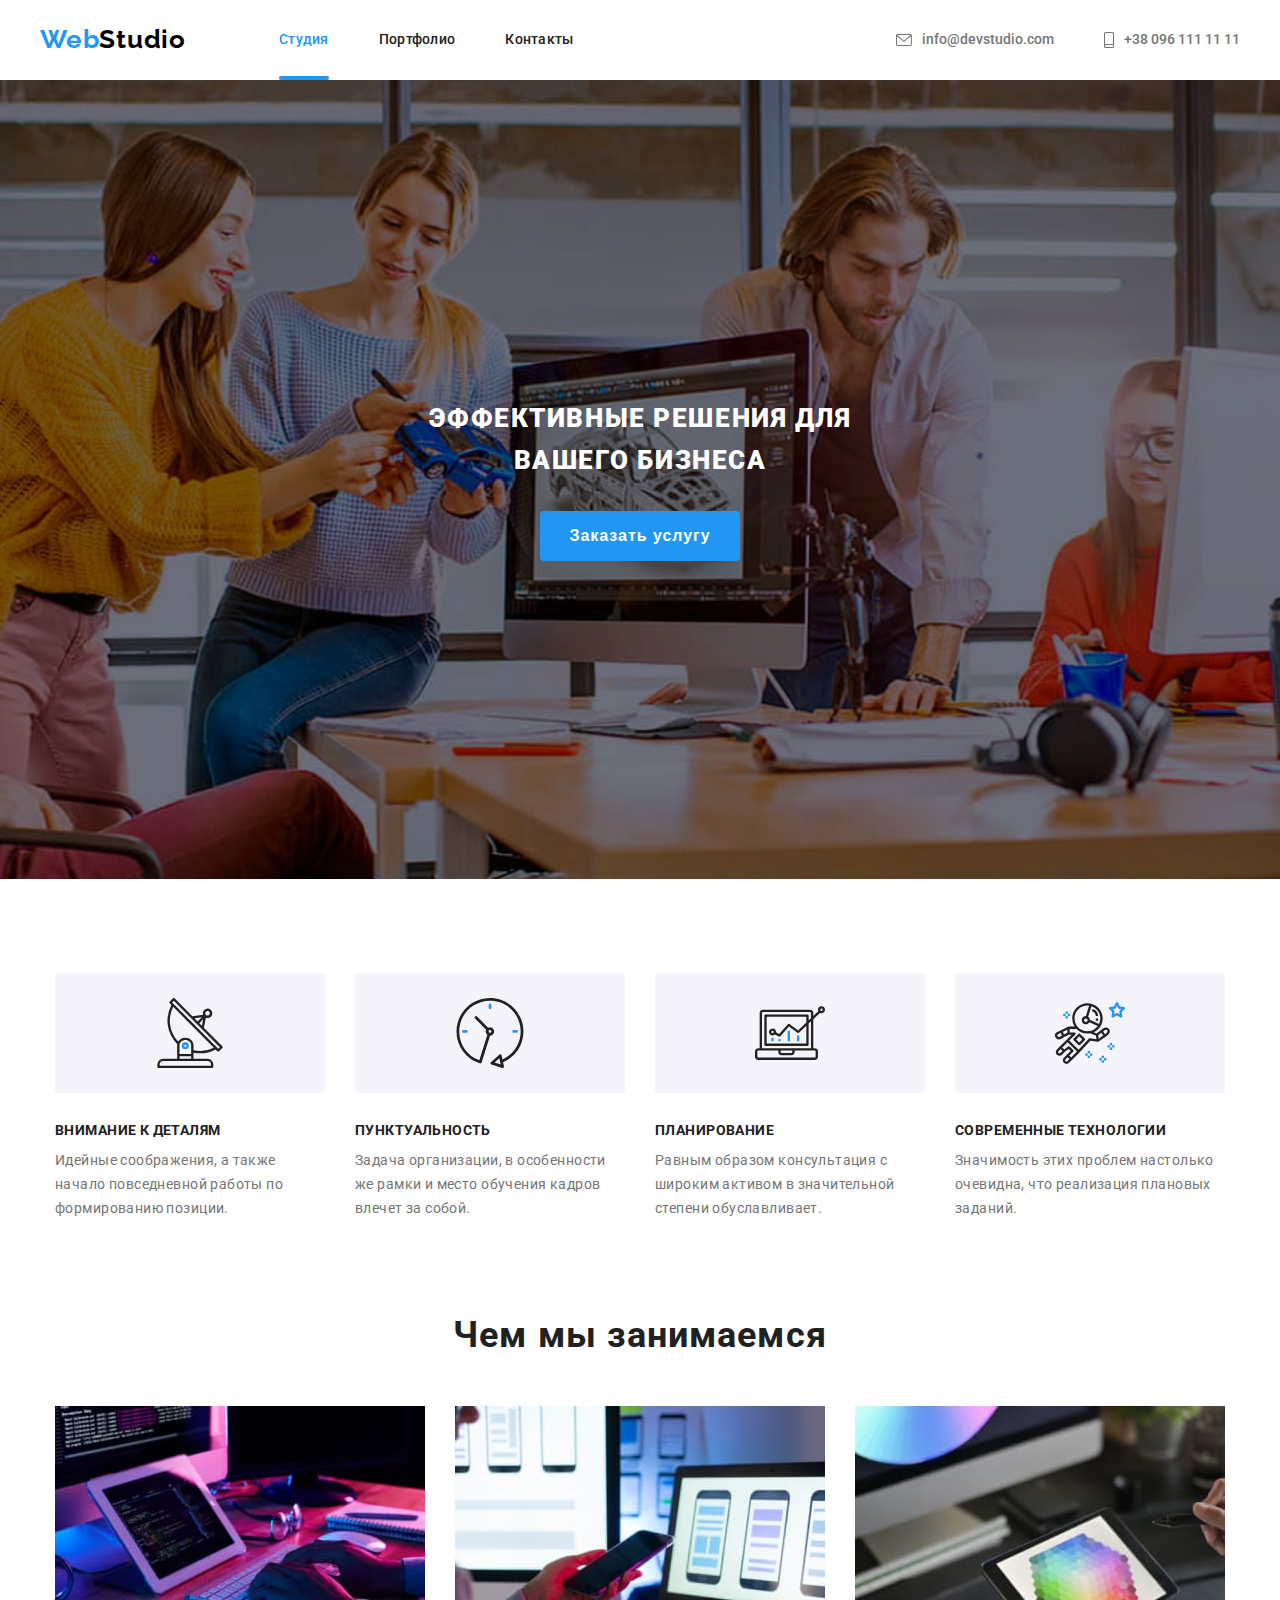
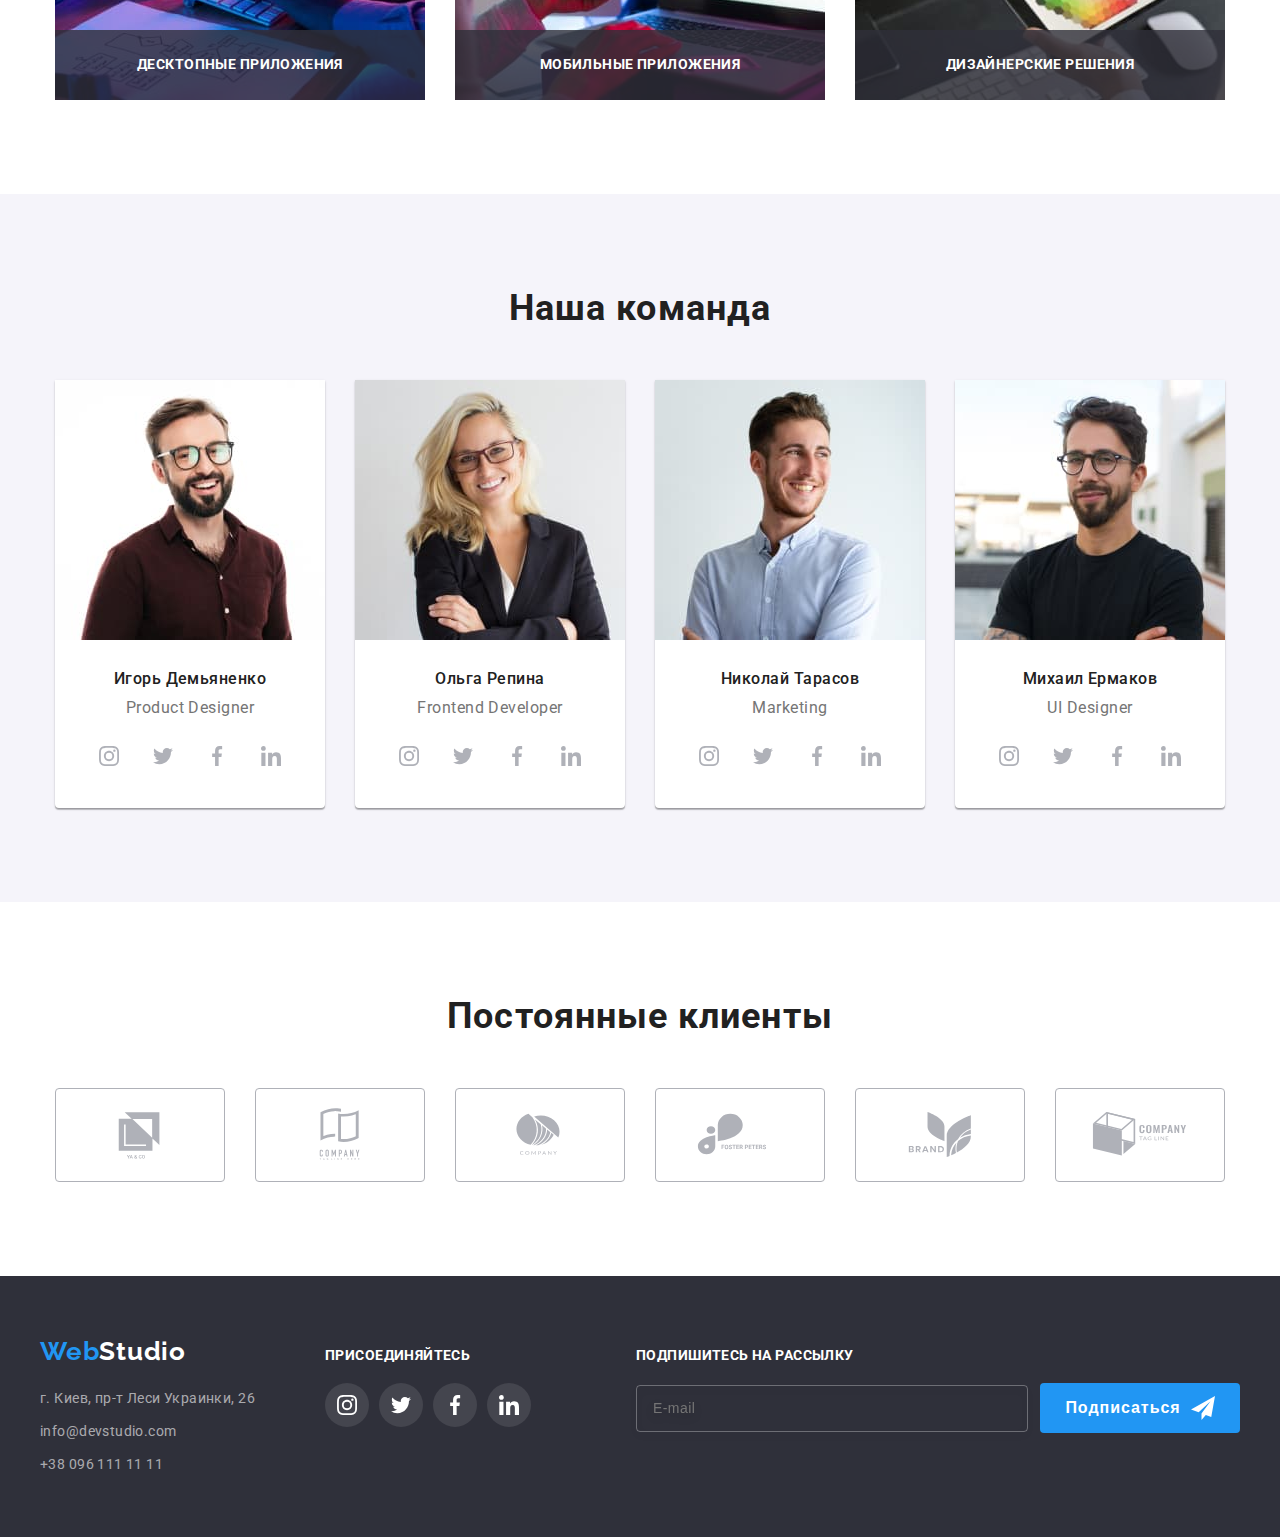
==== commit 50eaa0c7: "Добавляет фото в мобильной и планшетной версиях" ====
--- a/index.html
+++ b/index.html
@@ -42,7 +42,7 @@
                 <li class="contact__item">
                     <a class="contact__link" href="mailto:info@devstudio.com">
                         <svg class="contact__icon" width="16" height="12">
-                            <use href="./img-studio/sprite-main.svg#mail">
+                            <use href="./img/sprite-main.svg#mail">
                             </use>
                         </svg>
                         info@devstudio.com
@@ -52,20 +52,23 @@
                 <li class="contact__item">
                     <a class="contact__link" href="tel:+380961111111">
                         <svg class="contact__icon" width="10" height="16">
-                            <use href="./img-studio/sprite-main.svg#phone">
+                            <use href="./img/sprite-main.svg#phone">
                             </use>
                         </svg>
                         +38 096 111 11 11
                     </a>
                 </li>
             </ul>
+
+            <button class="burger-menu__open-btn js-open-menu btn" type="button">
+                <svg class="burger-menu__open-icon" width="40" height="40">
+                    <use href="./img/icons/burger-sprite.svg#icon-burger-menu"></use>
+                </svg>
+            </button>
+
         </div>
 
-        <button class="burger-menu__open-btn js-open-menu btn" type="button">
-            <svg class="burger-menu__open-icon" width="40" height="40">
-                <use href="./img-studio/icons/burger-sprite.svg#icon-burger-menu"></use>
-            </svg>
-        </button>
+        
     </header>
 
     <main>
@@ -85,12 +88,12 @@
             
                     <button class="modal-btn" data-modal-close>
                         <svg class="modal-btn__icon-close" width="18" height="18">
-                            <use href="./img-studio/icons/modal-close.svg#icon-modal-close"></use>
+                            <use href="./img/icons/modal-close.svg#icon-modal-close"></use>
                         </svg>
                     </button>
             
                     <form class="modal-form">
-                        <b class="modal-form__title">Оставьте свои данные, мы вам перезвоним</b> -->
+                        <b class="modal-form__title">Оставьте свои данные, мы вам перезвоним</b>
                         <!-- Данные клиента -->
                         <div class="modal-wrapper">
                             <label class="modal-form__group">
@@ -98,7 +101,7 @@
                                 <input class="modal-form__input" type="main-task__text" name="user-name" minlength="3" placeholder=" "
                                     required />
                                 <svg class="modal-form__icon" width="18" height="18">
-                                    <use href="./img-studio/sprite-modal.svg#icon-person-black"></use>
+                                    <use href="./img/sprite-modal.svg#icon-person-black"></use>
                                 </svg>
                             </label>
             
@@ -106,7 +109,7 @@
                                 <span class="modal-form__label">Телефон</span>
                                 <input class="modal-form__input" type="phone" name="user-phone" placeholder=" " required />
                                 <svg class="modal-form__icon" width="18" height="18">
-                                    <use href="./img-studio/sprite-modal.svg#icon-phone-black"></use>
+                                    <use href="./img/sprite-modal.svg#icon-phone-black"></use>
                                 </svg>
                             </label>
             
@@ -114,7 +117,7 @@
                                 <span class="modal-form__label">Почта</span>
                                 <input class="modal-form__input" type="email" name="user-mail" placeholder=" " required />
                                 <svg class="modal-form__icon" width="18" height="18">
-                                    <use href="./img-studio/sprite-modal.svg#icon-email-black"></use>
+                                    <use href="./img/sprite-modal.svg#icon-email-black"></use>
                                 </svg>
                             </label>
             
@@ -129,12 +132,14 @@
                             <input class="checkbox visually-hidden" type="checkbox" name="mark" tabindex="-1"/>
                             <span class="custom-checkbox" tabindex="0" role="checkbox">
                                 <svg class="custom-checkbox__icon" width="16" height="15">
-                                    <use href="./img-studio/sprite-modal.svg#icon-vector"></use>
+                                    <use href="./img/sprite-modal.svg#icon-vector"></use>
                                 </svg>
                             </span>
-                            <span class="modal-policy__desc">Соглашаюсь с рассылкой и принимаю 
-                                <a class="modal-policy__link" href=""> Условия договора</a>
-                            </span>
+                            <p class="modal-policy__desc">
+                                Соглашаюсь с рассылкой и принимаю
+                                <span><a class="modal-policy__link" href=""> Условия договора</a></span>
+                            </p>
+
                         </label>
                         <button class="button modal-form__btn" type="submit">Отправить</button>
                     </form>
@@ -152,7 +157,7 @@
                 <li class="features__item">
                     <div class="features__icon">
                         <svg width="70" height="70">
-                            <use href="./img-studio/sprite-features.svg#antenna"> 
+                            <use href="./img/sprite-features.svg#antenna"> 
                             </use>
                         </svg>
                     </div>
@@ -166,7 +171,7 @@
                 <li class="features__item">
                     <div class="features__icon">
                         <svg width="70" height="70">
-                            <use href="./img-studio/sprite-features.svg#clock">
+                            <use href="./img/sprite-features.svg#clock">
                             </use>
                         </svg>
                     </div>
@@ -180,7 +185,7 @@
                 <li class="features__item">
                     <div class="features__icon">
                         <svg width="70" height="70">
-                            <use href="./img-studio/sprite-features.svg#diagram">
+                            <use href="./img/sprite-features.svg#diagram">
                             </use>
                         </svg> 
                     </div>
@@ -194,7 +199,7 @@
                 <li class="features__item">
                     <div class="features__icon">
                         <svg width="70" height="70">
-                            <use href="./img-studio/sprite-features.svg#astronaut">    
+                            <use href="./img/sprite-features.svg#astronaut">    
                             </use>
                         </svg>
                     </div>
@@ -213,20 +218,50 @@
         <div class="container">
             <h2 class="title">Чем мы занимаемся</h2>
             <ul class="main-task__list">
+
+                <!-- === Box-1 === -->
                 <li class="main-task__item">
-                    <img src="./img-studio/box1.jpeg" alt="Разработка сайтов" width="370">
+
+                    <picture>
+                        <source media="(min-width: 1200px)" srcset="
+                        ./img/desktop/img-studio/img-s1.jpeg 1x,
+                        ./img/desktop/img-studio/img-s1@2x.jpeg 2x"
+                        type="image/jpeg">
+                        <img src="./img/desktop/img-studio/box1.jpeg" alt="Разработка сайтов" width="370">
+                    </picture>
+                    
                     <div class="main-task__box">
                         <p class="main-task__text">Десктопные приложения</p>
                     </div>
                 </li>
+
+                <!-- === Box-2 === -->
                 <li class="main-task__item">
-                    <img src="./img-studio/box2.jpeg" alt="Техническая поддержка" width="370">
+
+                    <picture>
+                        <source media="(min-width: 1200px)" srcset="
+                        ./img/desktop/img-studio/img-s2.jpeg 1x,
+                        ./img/desktop/img-studio/img-s2@2x.jpeg 2x" 
+                        type="image/jpeg">
+                    <img src="./img/desktop/img-studio/box2.jpeg" alt="Техническая поддержка" width="370">
+                    </picture>
+                    
                     <div class="main-task__box">
                         <p class="main-task__text">Мобильные приложения</p>
                     </div>
                 </li>
+
+                <!-- === Box-3 === -->
                 <li class="main-task__item">
-                    <img src="./img-studio/box3.jpeg" alt="Дизайнерское офорление" width="370">
+
+                    <picture>
+                        <source media="(min-width: 1200px)" srcset="
+                        ./img/desktop/img-studio/img-s3.jpeg 1x,
+                        ./img/desktop/img-studio/img-s3@2x.jpeg 2x" 
+                        type="image/jpeg">
+                    <img src="./img/desktop/img-studio/box3.jpeg" alt="Дизайнерское офорление" width="370">
+                    </picture>
+                    
                     <div class="main-task__box">
                         <p class="main-task__text">Дизайнерские решения</p>
                     </div>
@@ -241,8 +276,29 @@
         <h2 class="title">Наша команда</h2>
     
             <ul class="team__list">
+
+                <!-- === Memeber-1 === -->
                 <li class="member">
-                    <img class="member__img" src="./img-studio/igor-dem.jpeg" alt="Фото Игоря Демьяненко" width="270">
+
+                    <picture>
+                        <source media="(min-width: 1200px)" srcset="
+                        ./img/desktop/img-studio/img-igor.jpeg 1x,
+                        ./img/desktop/img-studio/img-igor@2x.jpeg 2x,
+                        ./img/desktop/img-studio/img-igor@3x.jpeg 3x" 
+                        type="image/jpeg">
+                        
+                        <source media="(min-width: 768px)" srcset="
+                        ./img/tablet/img-studio/img-igor.jpeg 1x,
+                        ./img/tablet/img-studio/img-igor@2x.jpeg 2x" 
+                        type="image/jpeg">
+                        
+                        <source media="(max-width: 767px)" srcset="
+                        ./img/mobile/img-studio/img-igor.jpeg 1x,
+                        ./img/mobile/img-studio/img-igor@2x.jpeg 2x" 
+                        type="image/jpeg">
+                        <img class="member__img" src="./img/desktop/img-studio/igor-dem.jpeg" alt="Фото Игоря Демьяненко" width="270">
+                    </picture>
+                    
                     <div class="member__discription">
                         <h3 class="member__name">Игорь Демьяненко</h3>
                         <p class="member__text">Product Designer</p>
@@ -250,7 +306,7 @@
                         <li class="member__social-item">
                             <a class="member__social-link" href="" aria-label="instagram">
                             <svg class="member__social-icon" width="20" height="20">
-                                <use href="./img-studio/sprite-main.svg#instagram"></use>
+                                <use href="./img/sprite-main.svg#instagram"></use>
                             </svg>
                             </a>
                         </li>
@@ -258,7 +314,7 @@
                         <li class="member__social-item">
                             <a class="member__social-link" href="" aria-label="twitter">
                             <svg class="member__social-icon" width="20" height="20">
-                                <use href="./img-studio/sprite-main.svg#twitter"></use>
+                                <use href="./img/sprite-main.svg#twitter"></use>
                             </svg>
                             </a>
                         </li>
@@ -266,7 +322,7 @@
                         <li class="member__social-item">
                             <a class="member__social-link" href="" aria-label="facebook">
                             <svg class="member__social-icon" width="20" height="20">
-                                <use href="./img-studio/sprite-main.svg#facebook"></use>
+                                <use href="./img/sprite-main.svg#facebook"></use>
                             </svg>
                             </a>
                         </li>
@@ -274,16 +330,36 @@
                         <li class="member__social-item">
                             <a class="member__social-link" href="" aria-label="linkedin">
                             <svg class="member__social-icon" width="20" height="20">
-                                <use href="./img-studio/sprite-main.svg#linkedin"></use>
+                                <use href="./img/sprite-main.svg#linkedin"></use>
                             </svg>
                             </a>
                         </li>
                     </ul>
                     </div>
                 </li>
-                
+
+                <!-- === Memeber-2 === -->
                 <li class="member">
-                    <img class="member__img" src="./img-studio/olga-repina.jpeg" alt="Фото Ольги Репиной" width="270">
+
+                    <picture>
+                        <source media="(min-width: 1200px)" srcset="
+                        ./img/desktop/img-studio/img-olga.jpeg 1x,
+                        ./img/desktop/img-studio/img-olga@2x.jpeg 2x,
+                        ./img/desktop/img-studio/img-olga@3x.jpeg 3x" 
+                        type="image/jpeg">
+                        
+                        <source media="(min-width: 768px)" srcset="
+                        ./img/tablet/img-studio/img-olga.jpeg 1x,
+                        ./img/tablet/img-studio/img-olga@2x.jpeg 2x" 
+                        type="image/jpeg">
+                        
+                        <source media="(max-width: 767px)" srcset="
+                        ./img/mobile/img-studio/img-olga.jpeg 1x,
+                        ./img/mobile/img-studio/img-olga@2x.jpeg 2x" 
+                        type="image/jpeg">
+                        <img class="member__img" src="./img/desktop/img-studio/olga-repina.jpeg" alt="Фото Ольги Репиной" width="270">
+                    </picture>
+
                     <div class="member__discription">
                         <h3 class="member__name">Ольга Репина</h3>
                         <p class="member__text">Frontend Developer</p>
@@ -291,7 +367,7 @@
                             <li class="member__social-item">
                                 <a class="member__social-link" href="" aria-label="instagram">
                                 <svg class="member__social-icon" width="20" height="20">
-                                    <use href="./img-studio/sprite-main.svg#instagram"></use>
+                                    <use href="./img/sprite-main.svg#instagram"></use>
                                 </svg>
                                 </a>
                             </li>
@@ -299,7 +375,7 @@
                             <li class="member__social-item">
                                 <a class="member__social-link" href="" aria-label="twitter">
                                 <svg class="member__social-icon" width="20" height="20">
-                                    <use href="./img-studio/sprite-main.svg#twitter"></use>
+                                    <use href="./img/sprite-main.svg#twitter"></use>
                                 </svg>
                                 </a>
                             </li>
@@ -307,7 +383,7 @@
                             <li class="member__social-item">
                                 <a class="member__social-link" href="" aria-label="facebook">
                                 <svg class="member__social-icon" width="20" height="20">
-                                    <use href="./img-studio/sprite-main.svg#facebook"></use>
+                                    <use href="./img/sprite-main.svg#facebook"></use>
                                 </svg>
                                 </a>
                             </li>
@@ -315,7 +391,7 @@
                             <li class="member__social-item">
                                 <a class="member__social-link" href="" aria-label="linkedin">
                                 <svg class="member__social-icon" width="20" height="20">
-                                    <use href="./img-studio/sprite-main.svg#linkedin"></use>
+                                    <use href="./img/sprite-main.svg#linkedin"></use>
                                 </svg>
                                 </a>
                             </li>
@@ -323,8 +399,28 @@
                     </div>
                 </li>
                 
+                <!-- === Memeber-3 === -->
                 <li class="member">
-                    <img class="member__img" src="./img-studio/nikolay-tarasov.jpeg" alt="Фото Николая Тарасова" width="270">
+
+                    <picture>
+                        <source media="(min-width: 1200px)" srcset="
+                        ./img/desktop/img-studio/img-nik.jpeg 1x,
+                        ./img/desktop/img-studio/img-nik@2x.jpeg 2x,
+                        ./img/desktop/img-studio/img-nik@3x.jpeg 3x" 
+                        type="image/jpeg">
+                        
+                        <source media="(min-width: 768px)" srcset="
+                        ./img/tablet/img-studio/img-nik.jpeg 1x,
+                        ./img/tablet/img-studio/img-nik@2x.jpeg 2x" 
+                        type="image/jpeg">
+                        
+                        <source media="(max-width: 767px)" srcset="
+                        ./img/mobile/img-studio/img-nik.jpeg 1x,
+                        ./img/mobile/img-studio/img-nik@2x.jpeg 2x" 
+                        type="image/jpeg">
+                        <img class="member__img" src="./img/desktop/img-studio/nikolay-tarasov.jpeg" alt="Фото Николая Тарасова" width="270">
+                    </picture>
+                    
                     <div class="member__discription">
                         <h3 class="member__name">Николай Тарасов</h3>
                         <p class="member__text">Marketing</p>
@@ -332,7 +428,7 @@
                             <li class="member__social-item">
                                 <a class="member__social-link" href="" aria-label="instagram">
                                 <svg class="member__social-icon" width="20" height="20">
-                                    <use href="./img-studio/sprite-main.svg#instagram"></use>
+                                    <use href="./img/sprite-main.svg#instagram"></use>
                                 </svg>
                                 </a>
                             </li>
@@ -340,7 +436,7 @@
                             <li class="member__social-item">
                                 <a class="member__social-link" href="" aria-label="twitter">
                                 <svg class="member__social-icon" width="20" height="20">
-                                    <use href="./img-studio/sprite-main.svg#twitter"></use>
+                                    <use href="./img/sprite-main.svg#twitter"></use>
                                 </svg>
                                 </a>
                             </li>
@@ -348,7 +444,7 @@
                             <li class="member__social-item">
                                 <a class="member__social-link" href="" aria-label="facebook">
                                 <svg class="member__social-icon" width="20" height="20">
-                                    <use href="./img-studio/sprite-main.svg#facebook"></use>
+                                    <use href="./img/sprite-main.svg#facebook"></use>
                                 </svg>
                                 </a>
                             </li>
@@ -356,7 +452,7 @@
                             <li class="member__social-item">
                                 <a class="member__social-link" href="" aria-label="linkedin">
                                 <svg class="member__social-icon" width="20" height="20">
-                                    <use href="./img-studio/sprite-main.svg#linkedin"></use>
+                                    <use href="./img/sprite-main.svg#linkedin"></use>
                                 </svg>
                                 </a>
                             </li>
@@ -364,8 +460,28 @@
                     </div>
                 </li>
                 
+                <!-- === Memeber-4 === -->
                 <li class="member">
-                    <img class="member__img" src="./img-studio/mikhail-ermakov.jpeg" alt="Фото Михаила Ермакова" width="270">
+
+                    <picture>
+                        <source media="(min-width: 1200px)" srcset="
+                        ./img/desktop/img-studio/img-mikh.jpeg 1x,
+                        ./img/desktop/img-studio/img-mikh@2x.jpeg 2x,
+                        ./img/desktop/img-studio/img-mikh@3x.jpeg 3x" 
+                        type="image/jpeg">
+                        
+                        <source media="(min-width: 768px)" srcset="
+                        ./img/tablet/img-studio/img-mikh.jpeg 1x,
+                        ./img/tablet/img-studio/img-mikh@2x.jpeg 2x" 
+                        type="image/jpeg">
+                        
+                        <source media="(max-width: 767px)" srcset="
+                        ./img/mobile/img-studio/img-mikh.jpeg 1x,
+                        ./img/mobile/img-studio/img-mikh@2x.jpeg 2x" 
+                        type="image/jpeg">
+                        <img class="member__img" src="./img/desktop/img-studio/mikhail-ermakov.jpeg" alt="Фото Михаила Ермакова" width="270">
+                    </picture>
+                    
                     <div class="member__discription">
                         <h3 class="member__name">Михаил Ермаков</h3>
                         <p class="member__text">UI Designer</p>
@@ -373,7 +489,7 @@
                             <li class="member__social-item">
                                 <a class="member__social-link" href="" aria-label="instagram">
                                 <svg class="member__social-icon" width="20" height="20">
-                                    <use href="./img-studio/sprite-main.svg#instagram"></use>
+                                    <use href="./img/sprite-main.svg#instagram"></use>
                                 </svg>
                                 </a>
                             </li>
@@ -381,7 +497,7 @@
                             <li class="member__social-item">
                                 <a class="member__social-link" href="" aria-label="twitter">
                                 <svg class="member__social-icon" width="20" height="20">
-                                    <use href="./img-studio/sprite-main.svg#twitter"></use>
+                                    <use href="./img/sprite-main.svg#twitter"></use>
                                 </svg>
                                 </a>
                             </li>
@@ -389,7 +505,7 @@
                             <li class="member__social-item">
                                 <a class="member__social-link" href="" aria-label="facebook">
                                 <svg class="member__social-icon" width="20" height="20">
-                                    <use href="./img-studio/sprite-main.svg#facebook"></use>
+                                    <use href="./img/sprite-main.svg#facebook"></use>
                                 </svg>
                                 </a>
                             </li>
@@ -397,7 +513,7 @@
                             <li class="member__social-item">
                                 <a class="member__social-link" href="" aria-label="linkedin">
                                 <svg class="member__social-icon" width="20" height="20">
-                                    <use href="./img-studio/sprite-main.svg#linkedin"></use>
+                                    <use href="./img/sprite-main.svg#linkedin"></use>
                                 </svg>
                                 </a>
                             </li>
@@ -416,7 +532,7 @@
                 <li class="client__item">
                     <a class="client__link" href="" aria-label="client-1" >
                         <svg class="client__icon" width="106" height="60">
-                            <use href="./img-studio/sprite-main.svg#client-1"></use>
+                            <use href="./img/sprite-main.svg#client-1"></use>
                         </svg>
                     </a>
                 </li>
@@ -424,7 +540,7 @@
                 <li class="client__item">
                     <a class="client__link" href="" aria-label="client-2" >
                         <svg class="client__icon" width="106" height="60">
-                            <use href="./img-studio/sprite-main.svg#client-2"></use>
+                            <use href="./img/sprite-main.svg#client-2"></use>
                         </svg>
                     </a>
                 </li>
@@ -433,7 +549,7 @@
                 <li class="client__item">
                     <a class="client__link" href="" aria-label="client-3" >
                         <svg class="client__icon" width="106" height="60">
-                            <use href="./img-studio/sprite-main.svg#client-3"></use>
+                            <use href="./img/sprite-main.svg#client-3"></use>
                         </svg>
                     </a>
                 </li>
@@ -441,7 +557,7 @@
                 <li class="client__item">
                     <a class="client__link" href="" aria-label="client-4" >
                         <svg class="client__icon" width="106" height="60">
-                            <use href="./img-studio/sprite-main.svg#client-4"></use>
+                            <use href="./img/sprite-main.svg#client-4"></use>
                         </svg>
                     </a>
                 </li>
@@ -449,7 +565,7 @@
                 <li class="client__item">
                     <a class="client__link" href="" aria-label="client-5" >
                         <svg class="client__icon" width="106" height="60">
-                            <use href="./img-studio/sprite-main.svg#client-5"></use>
+                            <use href="./img/sprite-main.svg#client-5"></use>
                         </svg>
                     </a>
                 </li>
@@ -457,7 +573,7 @@
                 <li class="client__item">
                     <a class="client__link" href="" aria-label="client-6" >
                         <svg class="client__icon" width="106" height="60">
-                            <use href="./img-studio/sprite-main.svg#client-6"></use>
+                            <use href="./img/sprite-main.svg#client-6"></use>
                         </svg>
                     </a>
                 </li>
@@ -490,7 +606,7 @@
                     <li class="network-address__item">
                         <a class="network-address__link" href="" aria-label="instagram">
                         <svg class="network-address__icon" width="20" height="20">
-                            <use href="./img-studio/sprite-main.svg#instagram"></use>
+                            <use href="./img/sprite-main.svg#instagram"></use>
                         </svg>
                         </a>
                     </li>
@@ -498,7 +614,7 @@
                     <li class="network-address__item">
                         <a class="network-address__link" href="" aria-label="twitter">
                         <svg class="network-address__icon" width="20" height="20">
-                            <use href="./img-studio/sprite-main.svg#twitter"></use>
+                            <use href="./img/sprite-main.svg#twitter"></use>
                         </svg>
                         </a>
                     </li>
@@ -506,7 +622,7 @@
                     <li class="network-address__item">
                         <a class="network-address__link" href="" aria-label="facebook">
                         <svg class="network-address__icon" width="20" height="20">
-                            <use href="./img-studio/sprite-main.svg#facebook"></use>
+                            <use href="./img/sprite-main.svg#facebook"></use>
                         </svg>
                         </a>
                     </li>
@@ -514,7 +630,7 @@
                     <li class="network-address__item">
                         <a class="network-address__link" href="" aria-label="linkedin">
                         <svg class="network-address__icon" width="20" height="20">
-                            <use href="./img-studio/sprite-main.svg#linkedin"></use>
+                            <use href="./img/sprite-main.svg#linkedin"></use>
                         </svg>
                         </a>
                     </li>
@@ -527,7 +643,7 @@
                     <input class="footer-form__input" type="email" name="email" id="email" placeholder="E-mail">
                     <button class="button footer-form__btn-subscribe" type="submit">Подписаться
                         <svg class="footer-form__icon" width="24" height="24">
-                            <use href="./img-studio/sprite-modal.svg#icon-send"></use>
+                            <use href="./img/sprite-modal.svg#icon-send"></use>
                         </svg>
                     </button>
                 </form>
@@ -543,7 +659,7 @@
         <div class="burger-menu__wrapper container ">
             <button class="burger-menu__close-btn js-close-menu btn">
                 <svg class="burger-menu__close-icon" width="40" height="40">
-                    <use href="./img-studio/icons/burger-sprite.svg#icon-close-burger"></use>
+                    <use href="./img/icons/burger-sprite.svg#icon-close-burger"></use>
                 </svg>
             </button>
             <nav class="burger-menu__nav">
--- a/css/main.min.css
+++ b/css/main.min.css
@@ -1,2 +1,2 @@
-:root{--primary-text-color: #757575;--title-text-color: #212121;--accent-color: #2196f3;--background-clr-modal-form__btn: #f5f4fa;--card-set-gap: 30px;--bg-color-hero: #e5e5e5;--color-icon: #afb1b8;--color-icon-bg: #44454e;--transition-timing-function: cubic-bezier(0.4, 0, 0.2, 1);--transition-duration: 250ms}.visually-hidden{position:absolute;white-space:nowrap;width:1px;height:1px;overflow:hidden;border:0;padding:0;clip:rect(0 0 0 0);-webkit-clip-path:inset(50%);clip-path:inset(50%);margin:-1px}li{list-style:none;margin:0;padding:0}ul{list-style:none;margin:0;padding:0}a{display:block;text-decoration:none;margin:0}h1,h2,h3,p{margin:0}img{display:block;width:100%;height:auto}input{margin:0;padding:0}textarea{resize:none}body{font-family:'Roboto', sans-serif;background-color:#ffffff;color:var(--primary-text-color);margin:0}.container{padding-left:15px;padding-right:15px;margin-left:auto;margin-right:auto}@media screen and (min-width: 480px){.container{width:480px}}@media screen and (min-width: 480px){.container{width:480px}}@media screen and (min-width: 768px){.container{width:768px}}@media screen and (min-width: 768px){.container{width:768px}}@media screen and (min-width: 1200px){.container{width:1200px}}@media screen and (min-width: 1200px){.container{width:1200px}}.section{padding-top:60px;padding-bottom:60px}@media screen and (min-width: 768px){.section{padding-top:60px;padding-bottom:60px}}@media screen and (min-width: 1200px){.section{padding-top:94px;padding-bottom:94px}}.title{margin-bottom:50px;font-weight:700;font-size:36px;line-height:1.16;text-align:center;letter-spacing:0.03em;color:var(--title-text-color)}@media screen and (max-width: 1199.98px){.title{margin-bottom:var(--card-set-gap)}}@-webkit-keyframes animate-modal-form__btn{0%{-webkit-transform:scale(1);transform:scale(1)}50%{-webkit-transform:scale(1.25);transform:scale(1.25)}100%{-webkit-transform:scale(1);transform:scale(1)}}@keyframes animate-modal-form__btn{0%{-webkit-transform:scale(1);transform:scale(1)}50%{-webkit-transform:scale(1.25);transform:scale(1.25)}100%{-webkit-transform:scale(1);transform:scale(1)}}@-webkit-keyframes changeBgColor{0%{background-color:#fff}50%{background-color:#c2daf7}100%{background-color:#c7f3f1}}@keyframes changeBgColor{0%{background-color:#fff}50%{background-color:#c2daf7}100%{background-color:#c7f3f1}}.logo{font-family:'Raleway';font-weight:700;font-size:26px;line-height:1.2;letter-spacing:0.03em;color:var(--accent-color)}@media screen and (min-width: 768px){.logo__header{margin-right:88px}}@media screen and (min-width: 1200px){.logo__header{margin-right:93px}}.logo__title{font-family:'Raleway';font-size:26px;line-height:1.2;letter-spacing:0.03em;color:#000000}.logo__title--white{color:#ffffff}@media screen and (max-width: 767.98px){.navigation{display:none}}.navigation__list{display:-webkit-box;display:-ms-flexbox;display:flex;-webkit-box-align:center;-ms-flex-align:center;align-items:center}.navigation__item{margin-right:50px}.navigation__item:last-child{margin-right:0}.navigation__link{position:relative;padding-top:32px;padding-bottom:32px;font-weight:500;font-size:14px;line-height:1.14;letter-spacing:0.02em;-webkit-transition:var(--transition-duration) var(--transition-timing-function);-o-transition:var(--transition-duration) var(--transition-timing-function);transition:var(--transition-duration) var(--transition-timing-function);color:var(--title-text-color)}.navigation__link--current{color:var(--accent-color)}.navigation__link:hover,.navigation__link:focus,.navigation__link:focus,.navigation__link--current:active{color:var(--accent-color)}.navigation__link--current::after{position:absolute;display:block;content:'';width:100%;height:4px;left:0;bottom:0;background:var(--accent-color);border-radius:2px}.contact__list{display:-webkit-box;display:-ms-flexbox;display:flex;-webkit-box-align:center;-ms-flex-align:center;align-items:center;margin-left:auto}@media screen and (max-width: 767.98px){.contact__list{display:none}}@media screen and (min-width: 768px) and (max-width: 1199.98px){.contact__list{-webkit-box-orient:vertical;-webkit-box-direction:normal;-ms-flex-direction:column;flex-direction:column;-webkit-box-align:start;-ms-flex-align:start;align-items:flex-start}}@media screen and (min-width: 1200px){.contact__item:last-child{margin-left:50px}}.contact__link{display:-webkit-box;display:-ms-flexbox;display:flex;-webkit-box-align:center;-ms-flex-align:center;align-items:center;-webkit-box-pack:center;-ms-flex-pack:center;justify-content:center;font-weight:500;font-size:14px;line-height:1.14;-webkit-transition:var(--transition-duration) var(--transition-timing-function);-o-transition:var(--transition-duration) var(--transition-timing-function);transition:var(--transition-duration) var(--transition-timing-function);color:var(--primary-text-color)}.contact__link:hover,.contact__link:focus{color:var(--accent-color)}.contact__link:hover .contact__icon,.contact__link:focus .contact__icon{fill:var(--accent-color)}@media screen and (min-width: 768px){.contact__link{padding-top:5px;padding-bottom:5px}}@media screen and (min-width: 1200px){.contact__link{padding-top:32px;padding-bottom:32px}}.contact__icon{display:inline-block;-webkit-box-align:center;-ms-flex-align:center;align-items:center;-webkit-box-pack:center;-ms-flex-pack:center;justify-content:center;margin-right:10px;fill:var(--primary-text-color)}.burger-menu{background-color:#ffffff;position:fixed;opacity:0;visibility:hidden;pointer-events:none;top:0;left:0;-webkit-transform:translateX(-100vw);-ms-transform:translateX(-100vw);transform:translateX(-100vw);-webkit-transition:opacity 1000ms,-webkit-transform var(--transition-timing-function);transition:opacity 1000ms,-webkit-transform var(--transition-timing-function);-o-transition:opacity 1000ms,transform var(--transition-timing-function);transition:opacity 1000ms,transform var(--transition-timing-function);transition:opacity 1000ms,transform var(--transition-timing-function),-webkit-transform var(--transition-timing-function)}.burger-menu.is-open{opacity:1;visibility:visible;pointer-events:all;-webkit-transform:translateX(0);-ms-transform:translateX(0);transform:translateX(0);-webkit-transition:opacity 1000ms, -webkit-transform 1000ms 250ms ease-in-out;transition:opacity 1000ms, -webkit-transform 1000ms 250ms ease-in-out;-o-transition:opacity 1000ms, transform 1000ms 250ms ease-in-out;transition:opacity 1000ms, transform 1000ms 250ms ease-in-out;transition:opacity 1000ms, transform 1000ms 250ms ease-in-out, -webkit-transform 1000ms 250ms ease-in-out}@media screen and (min-width: 768px){.burger-menu{display:none;opacity:0;visibility:hidden;pointer-events:none}}.burger-menu__open-btn{background-color:#ffffff}.burger-menu__open-btn:hover,.burger-menu__open-btn:focus{fill:var(--accent-color)}@media screen and (min-width: 768px){.burger-menu__open-btn{display:none}}.burger-menu__backdrop{width:100vw;height:100vh}.burger-menu__wrapper{height:100vh;display:-webkit-box;display:-ms-flexbox;display:flex;-webkit-box-orient:vertical;-webkit-box-direction:normal;-ms-flex-direction:column;flex-direction:column;margin:0 auto;padding:48px 40px}.burger-menu__close-btn{background-color:#ffffff;position:absolute;top:10px;right:10px}.burger-menu__close-btn:hover,.burger-menu__close-btn:focus{fill:var(--accent-color)}.burger-menu__nav-item:not(:last-child){margin-bottom:32px}.burger-menu__nav-link{position:relative;font-weight:500;font-size:40px;line-height:1.18;padding:4px;letter-spacing:0.02em;color:var(--title-text-color)}.burger-menu__nav-link--active,.burger-menu__nav-link:hover,.burger-menu__nav-link:focus{color:var(--accent-color)}.burger-menu__contact{margin-top:auto}.burger-menu__contact-item:not(:last-child){margin-bottom:32px}.burger-menu__contact-phone{font-weight:500;font-size:34px;line-height:1.18;letter-spacing:0.02em;color:var(--accent-color)}.burger-menu__contact-email{font-weight:500;font-size:24px;line-height:1.17;letter-spacing:0.02em;color:var(--primary-text-color)}.burger-menu__social{margin-top:64px}.burger-menu__social-list{display:-webkit-box;display:-ms-flexbox;display:flex}.burger-menu__social-item:not(:last-child){padding-right:10px;margin-right:10px;border-right:1px solid rgba(33,33,33,0.2)}.burger-menu__social-link{font-weight:500;font-size:18px;line-height:1.22;letter-spacing:0.02em;color:var(--accent-color)}body.menu-open{overflow:hidden}.button{width:200px;height:50px;-webkit-box-align:center;-ms-flex-align:center;align-items:center;text-align:center;font-weight:700;font-size:16px;line-height:1.8;letter-spacing:0.06em;cursor:pointer;border-radius:4px;border-width:inherit;background-color:var(--accent-color);color:#ffffff}.button:hover,.button:focus{background-color:#188ce8}.overlay{max-width:1600px;background-image:-webkit-gradient(linear, left bottom, left top, from(rgba(0,0,0,0.2)), to(rgba(0,0,0,0.2))),url(../img-studio/header.jpeg);background-image:-webkit-linear-gradient(bottom, rgba(0,0,0,0.2), rgba(0,0,0,0.2)),url(../img-studio/header.jpeg);background-image:-o-linear-gradient(bottom, rgba(0,0,0,0.2), rgba(0,0,0,0.2)),url(../img-studio/header.jpeg);background-image:linear-gradient(0deg, rgba(0,0,0,0.2), rgba(0,0,0,0.2)),url(../img-studio/header.jpeg);background-repeat:no-repeat;background-position:center;background-size:cover;background-color:rgba(47,48,58,0.4)}.backdrop{position:fixed;top:0;left:0;width:100%;height:100%;z-index:2;background-color:rgba(0,0,0,0.1);-webkit-transition:opacity 1000ms, visibility 600ms;-o-transition:opacity 1000ms, visibility 600ms;transition:opacity 1000ms, visibility 600ms}.backdrop.is-hidden{opacity:0;visibility:hidden;pointer-events:none}.modal{position:absolute;top:50%;left:50%;-webkit-transform:translate(-50%, -50%);-ms-transform:translate(-50%, -50%);transform:translate(-50%, -50%);width:528px;border-radius:3px;padding:40px;background-color:#ffffff;-webkit-animation-name:changeBgColor;animation-name:changeBgColor;-webkit-animation-duration:4000ms;animation-duration:4000ms;-webkit-animation-timing-function:linear;animation-timing-function:linear;-webkit-animation-iteration-count:infinite;animation-iteration-count:infinite;-webkit-animation-direction:alternate;animation-direction:alternate;-webkit-animation-delay:250ms;animation-delay:250ms}.modal-btn{position:absolute;top:8px;right:8px;width:30px;height:30px;display:-webkit-box;display:-ms-flexbox;display:flex;-webkit-box-pack:center;-ms-flex-pack:center;justify-content:center;-webkit-box-align:center;-ms-flex-align:center;align-items:center;padding:0;z-index:3;cursor:pointer;border:1px solid rgba(0,0,0,0.1);border-radius:50%;background-color:transparent}.modal-btn__icon-close{-webkit-transition:var(--transition-duration) var(--transition-timing-function);-o-transition:var(--transition-duration) var(--transition-timing-function);transition:var(--transition-duration) var(--transition-timing-function)}.modal-btn__icon-close:hover,.modal-btn__icon-close:focus{fill:var(--accent-color)}.modal-form__title{display:block;-webkit-box-pack:center;-ms-flex-pack:center;justify-content:center;margin-bottom:12px;font-size:20px;line-height:1.15;text-align:center;letter-spacing:0.03em;color:var(--title-text-color)}.modal-wrapper{margin-bottom:20px}.modal-wrapper.modal-form__group+.modal-form__group{margin-top:10px}.modal-form__group{display:block;position:relative;width:100%}.modal-form__label{display:block;text-align:start;margin-bottom:4px;font-weight:400;font-size:12px;line-height:1.2;letter-spacing:0.01em;color:var(--primary-text-color)}.modal-form__input{position:relative;width:100%;height:40px;padding:11px 12px 11px 42px;border:1px solid rgba(33,33,33,0.2);border-radius:4px;cursor:pointer;outline:transparent;-webkit-transition:var(--transition-duration) var(--transition-timing-function);-o-transition:var(--transition-duration) var(--transition-timing-function);transition:var(--transition-duration) var(--transition-timing-function)}.modal-form__input:hover,.modal-form__input:focus{border:1px solid var(--accent-color)}.modal-form__input:focus+.modal-form__icon{fill:var(--accent-color)}.modal-form__input:hover+.modal-form__icon{fill:var(--accent-color)}.modal-form__icon{position:absolute;bottom:11px;left:12px;top:50%;left:12px;-webkit-transition:var(--transition-duration) var(--transition-timing-function);-o-transition:var(--transition-duration) var(--transition-timing-function);transition:var(--transition-duration) var(--transition-timing-function)}.modal-form__message{width:100%;height:120px;padding:12px 16px;border:1px solid rgba(33,33,33,0.2);border-radius:4px;outline:transparent;cursor:pointer;-webkit-transition:var(--transition-duration) var(--transition-timing-function);-o-transition:var(--transition-duration) var(--transition-timing-function);transition:var(--transition-duration) var(--transition-timing-function)}.modal-form__message:hover,.modal-form__message:focus{border:1px solid var(--accent-color)}.modal-form__message::-webkit-input-placeholder{opacity:0.5}.modal-form__message:-ms-input-placeholder{opacity:0.5}.modal-form__message::-ms-input-placeholder{opacity:0.5}.modal-form__message::placeholder{opacity:0.5}.modal-policy__group{display:-webkit-box;display:-ms-flexbox;display:flex;-webkit-box-pack:center;-ms-flex-pack:center;justify-content:center;-webkit-box-align:center;-ms-flex-align:center;align-items:center;margin-bottom:30px}.custom-checkbox{display:-webkit-box;display:-ms-flexbox;display:flex;-webkit-box-align:center;-ms-flex-align:center;align-items:center;-webkit-box-pack:center;-ms-flex-pack:center;justify-content:center;margin-right:7px;border-radius:2px;outline:2px solid var(--title-text-color);outline-offset:-2px;-webkit-transition:background-color var(--transition-duration) var(--transition-timing-function);-o-transition:background-color var(--transition-duration) var(--transition-timing-function);transition:background-color var(--transition-duration) var(--transition-timing-function)}.custom-checkbox__icon{opacity:0}.custom-checkbox:focus{outline:var(--accent-color)}.checkbox:checked+.custom-checkbox .custom-checkbox__icon{opacity:1;fill:#ffffff}.checkbox:checked+.custom-checkbox{background-color:var(--accent-color);outline:var(--accent-color);-webkit-transition:var(--transition-duration) var(--transition-timing-function);-o-transition:var(--transition-duration) var(--transition-timing-function);transition:var(--transition-duration) var(--transition-timing-function)}.modal-policy__desc{display:-webkit-box;display:-ms-flexbox;display:flex;font-size:14px;line-height:1.7;letter-spacing:0.03em}.modal-policy__link{text-decoration:underline;margin-left:3px;color:var(--accent-color)}.modal-form__btn{display:block;margin:0 auto;-webkit-transition:var(--transition-duration) var(--transition-timing-function);-o-transition:var(--transition-duration) var(--transition-timing-function);transition:var(--transition-duration) var(--transition-timing-function)}.modal-form__btn:hover,.modal-form__btn:focus{-webkit-box-shadow:0px 4px 4px rgba(0,0,0,0.15);box-shadow:0px 4px 4px rgba(0,0,0,0.15)}@media screen and (max-width: 1199.98px){.footer__address{margin-bottom:60px;text-align:center}}@media screen and (min-width: 768px){.footer__address{margin-right:165px}}@media screen and (min-width: 1200px){.footer__address{margin-right:70px}}.address{margin-top:20px}.address-text{display:block;font-family:'Roboto';font-style:normal;font-size:14px;line-height:1.71;letter-spacing:0.03em;text-align:center;color:#ffffff}.address__link{font-family:'Roboto';font-style:normal;font-size:14px;line-height:1.71;letter-spacing:0.03em;color:rgba(255,255,255,0.6)}.address .address__item+.address__item{padding-top:9px}@media screen and (min-width: 1200px){.network-address{margin-right:93px}}.network-address__slogan{margin-bottom:20px;font-weight:700;font-size:14px;line-height:16px;letter-spacing:0.03em;text-transform:uppercase;text-align:center;color:#ffffff}@media screen and (min-width: 1200px){.network-address__slogan{text-align:start}}.network-address__list{display:-webkit-box;display:-ms-flexbox;display:flex}@media screen and (max-width: 1199.98px){.network-address__list{-webkit-box-pack:center;-ms-flex-pack:center;justify-content:center}}.network-address__item:not(:last-child){margin-right:10px}.network-address__link{display:-webkit-box;display:-ms-flexbox;display:flex;-webkit-box-pack:center;-ms-flex-pack:center;justify-content:center;-webkit-box-align:center;-ms-flex-align:center;align-items:center;width:44px;height:44px;border-radius:50%;-webkit-transition:var(--transition-duration) var(--transition-timing-function);-o-transition:var(--transition-duration) var(--transition-timing-function);transition:var(--transition-duration) var(--transition-timing-function);background-color:var(--color-icon-bg)}.network-address__link:hover,.network-address__link:focus{color:#ffffff;background-color:var(--accent-color)}.network-address__icon{fill:#ffffff}@media screen and (min-width: 1200px){.footer-form{margin-left:auto}}@media screen and (max-width: 767.98px){.footer-form{margin-top:60px}}.footer-form__title{display:block;font-size:14px;line-height:1.14;letter-spacing:0.03em;text-transform:uppercase;-webkit-box-align:center;-ms-flex-align:center;align-items:center;margin-bottom:20px;color:#ffffff}@media screen and (max-width: 1199.98px){.footer-form__title{text-align:center}}.footer-form__contact{display:-webkit-box;display:-ms-flexbox;display:flex;-webkit-box-pack:center;-ms-flex-pack:center;justify-content:center}@media screen and (max-width: 767.98px){.footer-form__contact{-webkit-box-orient:vertical;-webkit-box-direction:normal;-ms-flex-direction:column;flex-direction:column;-webkit-box-align:center;-ms-flex-align:center;align-items:center}}@media screen and (min-width: 768px){.footer-form__contact{-webkit-box-orient:vertical;-webkit-box-direction:normal;-ms-flex-direction:column;flex-direction:column;-webkit-box-align:center;-ms-flex-align:center;align-items:center}}@media screen and (min-width: 1200px){.footer-form__contact{-webkit-box-orient:horizontal;-webkit-box-direction:normal;-ms-flex-direction:row;flex-direction:row}}.footer-form__input{display:inline-block;width:358px;padding:15px 16px;font-size:14px;line-height:1.14;letter-spacing:0.03em;color:#ffffff;background-color:transparent;outline:transparent;border:1px solid rgba(255,255,255,0.3);-webkit-filter:drop-shadow(0px 4px 4px rgba(0,0,0,0.15));filter:drop-shadow(0px 4px 4px rgba(0,0,0,0.15));border-radius:4px}.footer-form__input:hover,.footer-form__input:focus{border:1px solid var(--accent-color)}@media screen and (max-width: 767.98px){.footer-form__input{width:450px}}@media screen and (min-width: 768px){.footer-form__input{width:450px}}@media screen and (min-width: 1200px){.footer-form__input{display:-webkit-box;display:-ms-flexbox;display:flex;width:358px;margin-right:12px}}@media screen and (max-width: 1199.98px){.footer-form__input{margin-bottom:20px}}.footer-form__btn-subscribe{display:-webkit-box;display:-ms-flexbox;display:flex;-webkit-box-pack:center;-ms-flex-pack:center;justify-content:center}.footer-form__icon{fill:#ffffff;margin-left:10px}.buttons-filter__btn{font-weight:500;font-size:16px;line-height:1.62;text-align:center;letter-spacing:0.03em;background-color:#f5f4fa;border-radius:4px;border:none;padding:6px 22px;cursor:pointer;-webkit-transition:var(--transition-duration) var(--transition-timing-function);-o-transition:var(--transition-duration) var(--transition-timing-function);transition:var(--transition-duration) var(--transition-timing-function);color:var(--title-text-color);background-color:var(--background-clr-modal-form__btn)}.buttons-filter__btn--current,.buttons-filter__btn:hover,.buttons-filter__btn:focus{color:#ffffff;background-color:var(--accent-color);-webkit-box-shadow:0px 3px 1px rgba(0,0,0,0.1),0px 1px 2px rgba(0,0,0,0.08),0px 2px 2px rgba(0,0,0,0.12);box-shadow:0px 3px 1px rgba(0,0,0,0.1),0px 1px 2px rgba(0,0,0,0.08),0px 2px 2px rgba(0,0,0,0.12)}.buttons-filter__btn.current:focus,.buttons-filter__btn.current:active{background-color:var(--accent-color)}.buttons-filter{display:-webkit-box;display:-ms-flexbox;display:flex;-ms-flex-wrap:wrap;flex-wrap:wrap;-webkit-box-pack:center;-ms-flex-pack:center;justify-content:center;-webkit-box-align:start;-ms-flex-align:start;align-items:flex-start}@media screen and (max-width: 767.98px){.buttons-filter{-webkit-box-pack:start;-ms-flex-pack:start;justify-content:flex-start;margin-bottom:40px}}@media screen and (min-width: 768px){.buttons-filter{margin-bottom:30px}}@media screen and (min-width: 1200px){.buttons-filter{margin-bottom:50px}}.buttons-filter__item{height:38px;min-width:73px}@media screen and (max-width: 767.98px){.buttons-filter__item{margin-bottom:15px}}.buttons-filter__item:not(:last-child){margin-right:8px}.header__container{display:-webkit-box;display:-ms-flexbox;display:flex;-webkit-box-align:center;-ms-flex-align:center;align-items:center;-webkit-box-pack:justify;-ms-flex-pack:justify;justify-content:space-between;height:80px}.header__container--border{border-bottom:1px solid #ececec}.hero{margin-left:auto;margin-right:auto;padding:118px 0;width:100vw}.hero__page{display:-webkit-box;display:-ms-flexbox;display:flex;-webkit-box-orient:vertical;-webkit-box-direction:normal;-ms-flex-direction:column;flex-direction:column;-webkit-box-pack:center;-ms-flex-pack:center;justify-content:center;text-align:center}@media screen and (min-width: 1200px){.hero__page{padding:200px 0;max-width:1600px}}.hero__title{-webkit-box-align:center;-ms-flex-align:center;align-items:center;width:696px;margin-left:auto;margin-right:auto;font-weight:900;font-size:44px;line-height:1.4;text-align:center;letter-spacing:0.06em;text-transform:uppercase;color:#ffffff}@media screen and (min-width: 1200px){.hero__title{max-width:696px}}@media screen and (min-width: 480px){.hero__title{max-width:360px;font-size:26px;line-height:1.6}}.hero__button{margin-top:30px;margin-left:auto;margin-right:auto;-webkit-animation:animate-modal-form__btn 3000ms infinite 1000ms;animation:animate-modal-form__btn 3000ms infinite 1000ms}.features__list{display:-webkit-box;display:-ms-flexbox;display:flex}@media screen and (min-width: 768px){.features__list{-ms-flex-line-pack:center;align-content:center;-webkit-box-pack:center;-ms-flex-pack:center;justify-content:center}}@media screen and (max-width: 1199.98px){.features__list{-ms-flex-wrap:wrap;flex-wrap:wrap}}@media screen and (min-width: 1200px){.features__item{-ms-flex-line-pack:center;align-content:center;-webkit-box-pack:center;-ms-flex-pack:center;justify-content:center}.features__item:not(:first-child){margin-left:var(--card-set-gap)}}@media screen and (max-width: 767.98px){.features__item{width:450px}.features__item:not(:last-child){margin-bottom:var(--card-set-gap)}}@media screen and (min-width: 768px) and (max-width: 1199.98px){.features__item{width:354px}.features__item:nth-child(2n){margin-left:var(--card-set-gap)}.features__item:nth-child(-n+2){margin-bottom:var(--card-set-gap)}}.features__icon{display:-webkit-box;display:-ms-flexbox;display:flex;-webkit-box-align:center;-ms-flex-align:center;align-items:center;-webkit-box-pack:center;-ms-flex-pack:center;justify-content:center;border-radius:4px;width:100%;height:120px;margin-bottom:30px;background:#f5f4fa}@media screen and (min-width: 768px){.features__icon{width:354px}}@media screen and (min-width: 1200px){.features__icon{width:270px}}.features__title{margin-bottom:10px;font-weight:700;font-size:14px;line-height:1.14;letter-spacing:0.03em;text-transform:uppercase;color:var(--title-text-color)}.features__text{font-size:14px;line-height:1.7;letter-spacing:0.03em;color:var(--primary-text-color);width:450px}@media screen and (min-width: 768px){.features__text{width:354px}}@media screen and (min-width: 1200px){.features__text{width:270px}}.main-task{padding-bottom:94px}.main-task__item{position:relative}@media screen and (max-width: 1199.98px){.main-task{display:none}}.main-task__list{display:-webkit-box;display:-ms-flexbox;display:flex;-webkit-box-pack:center;-ms-flex-pack:center;justify-content:center;-webkit-box-align:center;-ms-flex-align:center;align-items:center}.main-task__list .main-task__item+.main-task__item{margin-left:var(--card-set-gap)}.main-task__box{position:absolute;content:'';display:-webkit-box;display:-ms-flexbox;display:flex;-webkit-box-pack:center;-ms-flex-pack:center;justify-content:center;-webkit-box-align:center;-ms-flex-align:center;align-items:center;width:100%;height:70px;left:0;bottom:0;background-color:rgba(47,48,58,0.8)}.main-task__text{font-weight:700;font-size:14px;line-height:1.14;text-align:center;letter-spacing:0.03em;text-transform:uppercase;color:#ffffff}.team{background:#f5f4fa}.team__list{display:-webkit-box;display:-ms-flexbox;display:flex;-ms-flex-wrap:wrap;flex-wrap:wrap;text-align:center;-webkit-box-pack:center;-ms-flex-pack:center;justify-content:center}.member{-webkit-box-shadow:0px 1px 3px rgba(0,0,0,0.12),0px 1px 1px rgba(0,0,0,0.14),0px 2px 1px rgba(0,0,0,0.2);box-shadow:0px 1px 3px rgba(0,0,0,0.12),0px 1px 1px rgba(0,0,0,0.14),0px 2px 1px rgba(0,0,0,0.2);border-radius:0px 0px 4px 4px;background-color:#ffffff}.member__discription{padding-top:30px;padding-bottom:30px}.member__name{text-align:center;margin-bottom:10px;font-weight:500;font-size:16px;line-height:1.18;letter-spacing:0.03em;color:var(--title-text-color)}.member__text{text-align:center;font-weight:400;font-size:16px;line-height:1.18;letter-spacing:0.03em;margin-bottom:16px;color:var(--primary-text-color)}@media screen and (min-width: 1200px){.member{width:270px}.member:not(:last-child){margin-right:var(--card-set-gap)}}@media screen and (max-width: 767.98px){.member{width:450px}.member:not(:last-child){margin-bottom:var(--card-set-gap)}}@media screen and (min-width: 768px) and (max-width: 1199.98px){.member{width:354px}.member:nth-child(2n){margin-left:var(--card-set-gap)}.member:nth-child(-n+2){margin-bottom:var(--card-set-gap)}}.member__social-list{display:-webkit-box;display:-ms-flexbox;display:flex;-webkit-box-align:center;-ms-flex-align:center;align-items:center;-webkit-box-pack:center;-ms-flex-pack:center;justify-content:center}.member__social-item:not(:last-child){margin-right:10px}.member__social-link{display:-webkit-box;display:-ms-flexbox;display:flex;-webkit-box-pack:center;-ms-flex-pack:center;justify-content:center;-webkit-box-align:center;-ms-flex-align:center;align-items:center;width:44px;height:44px;cursor:pointer;border-radius:50%;-webkit-transition:var(--transition-duration) var(--transition-timing-function);-o-transition:var(--transition-duration) var(--transition-timing-function);transition:var(--transition-duration) var(--transition-timing-function);background-color:#ffffff;color:var(--color-icon)}.member__social-link:hover,.member__social-link:focus{color:#ffffff;background-color:var(--accent-color)}.member__social-icon{fill:currentColor}.cleint__list{display:-webkit-box;display:-ms-flexbox;display:flex;-ms-flex-wrap:wrap;flex-wrap:wrap;-webkit-box-align:center;-ms-flex-align:center;align-items:center;-webkit-box-pack:center;-ms-flex-pack:center;justify-content:center}@media screen and (min-width: 1200px){.client__item{width:170px}.client__item:not(:last-child){margin-right:var(--card-set-gap)}}@media screen and (max-width: 767.98px){.client__item{width:210px}.client__item:nth-child(2n){margin-left:var(--card-set-gap)}.client__item:nth-child(-n+4){margin-bottom:var(--card-set-gap)}}@media screen and (min-width: 768px) and (max-width: 1199.98px){.client__item{width:226px}.client__item:not(:nth-child(3n-2)){margin-left:var(--card-set-gap)}.client__item:nth-child(-n+3){margin-bottom:var(--card-set-gap)}}.client__link{display:-webkit-box;display:-ms-flexbox;display:flex;-webkit-box-pack:center;-ms-flex-pack:center;justify-content:center;-webkit-box-align:center;-ms-flex-align:center;align-items:center;height:92px;cursor:pointer;border:1px solid #afb1b8;border-radius:4px;-webkit-transition:var(--transition-duration) var(--transition-timing-function);-o-transition:var(--transition-duration) var(--transition-timing-function);transition:var(--transition-duration) var(--transition-timing-function);color:var(--color-icon)}.client__link:hover,.client__link:focus{color:var(--accent-color);border:1px solid var(--accent-color)}.client__icon{fill:currentColor}.footer{background:#2f303a}.footer__container{display:-webkit-box;display:-ms-flexbox;display:flex;-webkit-box-pack:center;-ms-flex-pack:center;justify-content:center;padding-top:60px;padding-bottom:60px}@media screen and (min-width: 1200px){.footer__container{display:-webkit-box;display:-ms-flexbox;display:flex;-webkit-box-align:baseline;-ms-flex-align:baseline;align-items:baseline}}@media screen and (max-width: 767.98px){.footer__container{-webkit-box-orient:vertical;-webkit-box-direction:normal;-ms-flex-direction:column;flex-direction:column;-webkit-box-align:center;-ms-flex-align:center;align-items:center}}@media screen and (min-width: 768px) and (max-width: 1199.98px){.footer__container{-ms-flex-wrap:wrap;flex-wrap:wrap}}.portfolio-gallery{display:-webkit-box;display:-ms-flexbox;display:flex;-ms-flex-wrap:wrap;flex-wrap:wrap}@media screen and (min-width: 768px){.portfolio-gallery{margin-left:calc(-1 * var(--card-set-gap));margin-top:calc(-1 * var(--card-set-gap))}}.portfolio-gallery__text{margin-top:4px;font-size:16px;line-height:1.88;letter-spacing:0.03em;color:var(--primary-text-color)}.portfolio-gallery__card{position:relative;overflow:hidden}.portfolio-gallery>.portfolio-gallery__item{margin-top:var(--card-set-gap);background:#ffffff}@media screen and (max-width: 767.98px){.portfolio-gallery>.portfolio-gallery__item{-ms-flex-preferred-size:100%;flex-basis:100%}}@media screen and (min-width: 768px){.portfolio-gallery>.portfolio-gallery__item{-ms-flex-preferred-size:calc(100% / 2 - var(--card-set-gap));flex-basis:calc(100% / 2 - var(--card-set-gap));margin-left:var(--card-set-gap)}}@media screen and (min-width: 1200px){.portfolio-gallery>.portfolio-gallery__item{-ms-flex-preferred-size:calc(100% / 3 - var(--card-set-gap));flex-basis:calc(100% / 3 - var(--card-set-gap))}}.portfolio-gallery__text-transform{position:absolute;width:100%;height:100%;padding:63px 24px;opacity:0;background:rgba(33,150,243,0.9);-webkit-transform:translateY(0);-ms-transform:translateY(0);transform:translateY(0);-webkit-transition:-webkit-transform var(--transition-duration) var(--transition-timing-function);transition:-webkit-transform var(--transition-duration) var(--transition-timing-function);-o-transition:transform var(--transition-duration) var(--transition-timing-function);transition:transform var(--transition-duration) var(--transition-timing-function);transition:transform var(--transition-duration) var(--transition-timing-function), -webkit-transform var(--transition-duration) var(--transition-timing-function);font-size:18px;line-height:1.55;letter-spacing:0.03em;color:#ffffff}.portfolio-gallery__link{-webkit-transition:var(--transition-duration) var(--transition-timing-function);-o-transition:var(--transition-duration) var(--transition-timing-function);transition:var(--transition-duration) var(--transition-timing-function)}.portfolio-gallery__link:hover,.portfolio-gallery__link:focus{-webkit-box-shadow:0px 1px 1px rgba(0,0,0,0.12),0px 4px 4px rgba(0,0,0,0.06),1px 4px 6px rgba(0,0,0,0.16);box-shadow:0px 1px 1px rgba(0,0,0,0.12),0px 4px 4px rgba(0,0,0,0.06),1px 4px 6px rgba(0,0,0,0.16)}.portfolio-gallery__link:hover .portfolio-gallery__text-transform,.portfolio-gallery__link:focus .portfolio-gallery__text-transform{-webkit-transform:translateY(-100%);-ms-transform:translateY(-100%);transform:translateY(-100%);opacity:1}.portfolio-gallery .portfolio-gallery__discription{display:block;padding:20px 24px;text-align:start;border:1px solid #eeeeee}.portfolio-gallery .portfolio-gallery__title{font-weight:700;font-size:18px;line-height:2;letter-spacing:0.06em;color:var(--title-text-color)}
+:root{--primary-text-color: #757575;--title-text-color: #212121;--accent-color: #2196f3;--background-clr-modal-form__btn: #f5f4fa;--card-set-gap: 30px;--bg-color-hero: #e5e5e5;--color-icon: #afb1b8;--color-icon-bg: #44454e;--transition-timing-function: cubic-bezier(0.4, 0, 0.2, 1);--transition-duration: 250ms}.visually-hidden{position:absolute;white-space:nowrap;width:1px;height:1px;overflow:hidden;border:0;padding:0;clip:rect(0 0 0 0);-webkit-clip-path:inset(50%);clip-path:inset(50%);margin:-1px}li{list-style:none;margin:0;padding:0}ul{list-style:none;margin:0;padding:0}a{display:block;text-decoration:none;margin:0}h1,h2,h3,p{margin:0}img{display:block;width:100%;height:auto}input{margin:0;padding:0}textarea{resize:none}body{font-family:'Roboto', sans-serif;background-color:#ffffff;color:var(--primary-text-color);margin:0}.container{padding-left:15px;padding-right:15px;margin-left:auto;margin-right:auto}@media screen and (min-width: 480px){.container{width:480px}}@media screen and (min-width: 480px){.container{width:480px}}@media screen and (min-width: 768px){.container{width:768px}}@media screen and (min-width: 768px){.container{width:768px}}@media screen and (min-width: 1200px){.container{width:1200px}}@media screen and (min-width: 1200px){.container{width:1200px}}.section{padding-top:60px;padding-bottom:60px}@media screen and (min-width: 768px){.section{padding-top:60px;padding-bottom:60px}}@media screen and (min-width: 1200px){.section{padding-top:94px;padding-bottom:94px}}.title{margin-bottom:50px;font-weight:700;font-size:36px;line-height:1.16;text-align:center;letter-spacing:0.03em;color:var(--title-text-color)}@media screen and (max-width: 1199.98px){.title{font-size:28px;line-height:1.18;margin-bottom:var(--card-set-gap)}}@-webkit-keyframes animate-modal-form__btn{0%{-webkit-transform:scale(1);transform:scale(1)}50%{-webkit-transform:scale(1.25);transform:scale(1.25)}100%{-webkit-transform:scale(1);transform:scale(1)}}@keyframes animate-modal-form__btn{0%{-webkit-transform:scale(1);transform:scale(1)}50%{-webkit-transform:scale(1.25);transform:scale(1.25)}100%{-webkit-transform:scale(1);transform:scale(1)}}@-webkit-keyframes changeBgColor{0%{background-color:#fff}50%{background-color:#c2daf7}100%{background-color:#c7f3f1}}@keyframes changeBgColor{0%{background-color:#fff}50%{background-color:#c2daf7}100%{background-color:#c7f3f1}}.logo{font-family:'Raleway';font-weight:700;font-size:26px;line-height:1.2;letter-spacing:0.03em;color:var(--accent-color)}@media screen and (min-width: 768px){.logo__header{margin-right:88px}}@media screen and (min-width: 1200px){.logo__header{margin-right:93px}}.logo__title{font-family:'Raleway';font-size:26px;line-height:1.2;letter-spacing:0.03em;color:#000000}.logo__title--white{color:#ffffff}@media screen and (max-width: 767.98px){.navigation{display:none}}.navigation__list{display:-webkit-box;display:-ms-flexbox;display:flex;-webkit-box-align:center;-ms-flex-align:center;align-items:center}.navigation__item{margin-right:50px}.navigation__item:last-child{margin-right:0}.navigation__link{position:relative;padding-top:32px;padding-bottom:32px;font-weight:500;font-size:14px;line-height:1.14;letter-spacing:0.02em;-webkit-transition:var(--transition-duration) var(--transition-timing-function);-o-transition:var(--transition-duration) var(--transition-timing-function);transition:var(--transition-duration) var(--transition-timing-function);color:var(--title-text-color)}.navigation__link--current{color:var(--accent-color)}.navigation__link:hover,.navigation__link:focus,.navigation__link:focus,.navigation__link--current:active{color:var(--accent-color)}.navigation__link--current::after{position:absolute;display:block;content:'';width:100%;height:4px;left:0;bottom:0;background:var(--accent-color);border-radius:2px}.contact__list{display:-webkit-box;display:-ms-flexbox;display:flex;-webkit-box-align:center;-ms-flex-align:center;align-items:center;margin-left:auto}@media screen and (max-width: 767.98px){.contact__list{display:none}}@media screen and (min-width: 768px) and (max-width: 1199.98px){.contact__list{-webkit-box-orient:vertical;-webkit-box-direction:normal;-ms-flex-direction:column;flex-direction:column;-webkit-box-align:start;-ms-flex-align:start;align-items:flex-start}}@media screen and (min-width: 1200px){.contact__item:last-child{margin-left:50px}}.contact__link{display:-webkit-box;display:-ms-flexbox;display:flex;-webkit-box-align:center;-ms-flex-align:center;align-items:center;-webkit-box-pack:center;-ms-flex-pack:center;justify-content:center;font-weight:500;font-size:14px;line-height:1.14;-webkit-transition:var(--transition-duration) var(--transition-timing-function);-o-transition:var(--transition-duration) var(--transition-timing-function);transition:var(--transition-duration) var(--transition-timing-function);color:var(--primary-text-color)}.contact__link:hover,.contact__link:focus{color:var(--accent-color)}.contact__link:hover .contact__icon,.contact__link:focus .contact__icon{fill:var(--accent-color)}@media screen and (min-width: 768px){.contact__link{padding-top:5px;padding-bottom:5px}}@media screen and (min-width: 1200px){.contact__link{padding-top:32px;padding-bottom:32px}}.contact__icon{display:inline-block;-webkit-box-align:center;-ms-flex-align:center;align-items:center;-webkit-box-pack:center;-ms-flex-pack:center;justify-content:center;margin-right:10px;fill:var(--primary-text-color)}.burger-menu{background-color:#ffffff;position:fixed;opacity:0;visibility:hidden;pointer-events:none;top:0;left:0;-webkit-transform:translateX(-100vw);-ms-transform:translateX(-100vw);transform:translateX(-100vw);-webkit-transition:opacity 1000ms,-webkit-transform var(--transition-timing-function);transition:opacity 1000ms,-webkit-transform var(--transition-timing-function);-o-transition:opacity 1000ms,transform var(--transition-timing-function);transition:opacity 1000ms,transform var(--transition-timing-function);transition:opacity 1000ms,transform var(--transition-timing-function),-webkit-transform var(--transition-timing-function)}.burger-menu.is-open{opacity:1;visibility:visible;pointer-events:all;-webkit-transform:translateX(0);-ms-transform:translateX(0);transform:translateX(0);-webkit-transition:opacity 1000ms, -webkit-transform 1000ms 250ms ease-in-out;transition:opacity 1000ms, -webkit-transform 1000ms 250ms ease-in-out;-o-transition:opacity 1000ms, transform 1000ms 250ms ease-in-out;transition:opacity 1000ms, transform 1000ms 250ms ease-in-out;transition:opacity 1000ms, transform 1000ms 250ms ease-in-out, -webkit-transform 1000ms 250ms ease-in-out}@media screen and (min-width: 768px){.burger-menu{display:none;opacity:0;visibility:hidden;pointer-events:none}}.burger-menu__open-btn{background-color:#ffffff;border:none}.burger-menu__open-btn:hover,.burger-menu__open-btn:focus{fill:var(--accent-color)}@media screen and (min-width: 768px){.burger-menu__open-btn{display:none}}.burger-menu__backdrop{width:100vw;height:100vh}.burger-menu__wrapper{height:100vh;display:-webkit-box;display:-ms-flexbox;display:flex;-webkit-box-orient:vertical;-webkit-box-direction:normal;-ms-flex-direction:column;flex-direction:column;margin:0 auto;padding:48px 40px}.burger-menu__close-btn{background-color:#ffffff;position:absolute;top:10px;right:10px;border:none}.burger-menu__close-btn:hover,.burger-menu__close-btn:focus{fill:var(--accent-color)}.burger-menu__nav-item:not(:last-child){margin-bottom:32px}.burger-menu__nav-link{position:relative;font-weight:500;font-size:40px;line-height:1.18;padding:4px;letter-spacing:0.02em;color:var(--title-text-color)}.burger-menu__nav-link--active,.burger-menu__nav-link:hover,.burger-menu__nav-link:focus{color:var(--accent-color)}.burger-menu__contact{margin-top:auto}.burger-menu__contact-item:not(:last-child){margin-bottom:32px}.burger-menu__contact-phone{font-weight:500;font-size:34px;line-height:1.18;letter-spacing:0.02em;color:var(--accent-color)}.burger-menu__contact-email{font-weight:500;font-size:24px;line-height:1.17;letter-spacing:0.02em;color:var(--primary-text-color)}.burger-menu__social{margin-top:64px}.burger-menu__social-list{display:-webkit-box;display:-ms-flexbox;display:flex}.burger-menu__social-item:not(:last-child){padding-right:10px;margin-right:10px;border-right:1px solid rgba(33,33,33,0.2)}.burger-menu__social-link{font-weight:500;font-size:18px;line-height:1.22;letter-spacing:0.02em;color:var(--accent-color)}body.menu-open{overflow:hidden}.button{width:200px;height:50px;-webkit-box-align:center;-ms-flex-align:center;align-items:center;text-align:center;font-weight:700;font-size:16px;line-height:1.8;letter-spacing:0.06em;cursor:pointer;border-radius:4px;border-width:inherit;background-color:var(--accent-color);color:#ffffff}.button:hover,.button:focus{background-color:#188ce8}.overlay{max-width:1600px;background-image:-webkit-gradient(linear, left bottom, left top, from(rgba(0,0,0,0.2)), to(rgba(0,0,0,0.2))),url(../img/desktop/img-studio/header.jpeg);background-image:-webkit-linear-gradient(bottom, rgba(0,0,0,0.2), rgba(0,0,0,0.2)),url(../img/desktop/img-studio/header.jpeg);background-image:-o-linear-gradient(bottom, rgba(0,0,0,0.2), rgba(0,0,0,0.2)),url(../img/desktop/img-studio/header.jpeg);background-image:linear-gradient(0deg, rgba(0,0,0,0.2), rgba(0,0,0,0.2)),url(../img/desktop/img-studio/header.jpeg);background-repeat:no-repeat;background-position:center;background-size:cover;background-color:rgba(47,48,58,0.4)}.backdrop{position:fixed;top:0;left:0;width:100%;height:100%;z-index:2;background-color:rgba(0,0,0,0.1);-webkit-transition:opacity 1000ms, visibility 600ms;-o-transition:opacity 1000ms, visibility 600ms;transition:opacity 1000ms, visibility 600ms}.backdrop.is-hidden{opacity:0;visibility:hidden;pointer-events:none}.modal{position:absolute;top:50%;left:50%;-webkit-transform:translate(-50%, -50%);-ms-transform:translate(-50%, -50%);transform:translate(-50%, -50%);width:528px;border-radius:3px;padding:40px;background-color:#ffffff;-webkit-animation-name:changeBgColor;animation-name:changeBgColor;-webkit-animation-duration:4000ms;animation-duration:4000ms;-webkit-animation-timing-function:linear;animation-timing-function:linear;-webkit-animation-iteration-count:infinite;animation-iteration-count:infinite;-webkit-animation-direction:alternate;animation-direction:alternate;-webkit-animation-delay:250ms;animation-delay:250ms}.modal-btn{position:absolute;top:8px;right:8px;width:30px;height:30px;display:-webkit-box;display:-ms-flexbox;display:flex;-webkit-box-pack:center;-ms-flex-pack:center;justify-content:center;-webkit-box-align:center;-ms-flex-align:center;align-items:center;padding:0;z-index:3;cursor:pointer;border:1px solid rgba(0,0,0,0.1);border-radius:50%;background-color:transparent}.modal-btn__icon-close{-webkit-transition:var(--transition-duration) var(--transition-timing-function);-o-transition:var(--transition-duration) var(--transition-timing-function);transition:var(--transition-duration) var(--transition-timing-function)}.modal-btn__icon-close:hover,.modal-btn__icon-close:focus{fill:var(--accent-color)}.modal-form__title{display:block;-webkit-box-pack:center;-ms-flex-pack:center;justify-content:center;margin-bottom:12px;font-size:20px;line-height:1.15;text-align:center;letter-spacing:0.03em;color:var(--title-text-color)}.modal{width:450px}@media screen and (min-width: 1200px){.modal{width:528px}}.modal-wrapper{margin-bottom:20px;overflow-y:auto}.modal-form__group{display:block;position:relative;width:100%}.modal-form__group:not(:last-child){margin-bottom:10px}.modal-form__label{display:block;text-align:start;margin-bottom:4px;font-weight:400;font-size:12px;line-height:1.2;letter-spacing:0.01em;color:var(--primary-text-color)}.modal-form__input{position:relative;width:100%;height:40px;padding:11px 12px 11px 42px;border:1px solid rgba(33,33,33,0.2);border-radius:4px;cursor:pointer;outline:transparent;-webkit-transition:var(--transition-duration) var(--transition-timing-function);-o-transition:var(--transition-duration) var(--transition-timing-function);transition:var(--transition-duration) var(--transition-timing-function)}.modal-form__input:hover,.modal-form__input:focus{border:1px solid var(--accent-color)}.modal-form__input:focus+.modal-form__icon{fill:var(--accent-color)}.modal-form__input:hover+.modal-form__icon{fill:var(--accent-color)}.modal-form__icon{position:absolute;bottom:11px;left:12px;top:50%;left:12px;-webkit-transition:var(--transition-duration) var(--transition-timing-function);-o-transition:var(--transition-duration) var(--transition-timing-function);transition:var(--transition-duration) var(--transition-timing-function)}.modal-form__message{width:100%;height:120px;padding:12px 16px;border:1px solid rgba(33,33,33,0.2);border-radius:4px;outline:transparent;cursor:pointer;-webkit-transition:var(--transition-duration) var(--transition-timing-function);-o-transition:var(--transition-duration) var(--transition-timing-function);transition:var(--transition-duration) var(--transition-timing-function)}.modal-form__message:hover,.modal-form__message:focus{border:1px solid var(--accent-color)}.modal-form__message::-webkit-input-placeholder{opacity:0.5}.modal-form__message:-ms-input-placeholder{opacity:0.5}.modal-form__message::-ms-input-placeholder{opacity:0.5}.modal-form__message::placeholder{opacity:0.5}.modal-policy__group{display:-webkit-box;display:-ms-flexbox;display:flex;-webkit-box-pack:center;-ms-flex-pack:center;justify-content:center;-webkit-box-align:center;-ms-flex-align:center;align-items:center;margin-bottom:30px}.custom-checkbox{display:-webkit-box;display:-ms-flexbox;display:flex;-webkit-box-align:center;-ms-flex-align:center;align-items:center;-webkit-box-pack:center;-ms-flex-pack:center;justify-content:center;margin-right:7px;border-radius:2px;outline:2px solid var(--title-text-color);outline-offset:-2px;-webkit-transition:background-color var(--transition-duration) var(--transition-timing-function);-o-transition:background-color var(--transition-duration) var(--transition-timing-function);transition:background-color var(--transition-duration) var(--transition-timing-function)}.custom-checkbox__icon{opacity:0}.custom-checkbox:focus{outline:var(--accent-color)}.checkbox:checked+.custom-checkbox .custom-checkbox__icon{opacity:1;fill:#ffffff}.checkbox:checked+.custom-checkbox{background-color:var(--accent-color);outline:var(--accent-color);-webkit-transition:var(--transition-duration) var(--transition-timing-function);-o-transition:var(--transition-duration) var(--transition-timing-function);transition:var(--transition-duration) var(--transition-timing-function)}.modal-policy__desc{display:-webkit-box;display:-ms-flexbox;display:flex;font-size:14px;line-height:1.7;letter-spacing:0.03em}@media screen and (max-width: 1199.98px){.modal-policy__desc{font-size:12px}}.modal-policy__link{text-decoration:underline;margin-left:3px;color:var(--accent-color)}.modal-form__btn{display:block;margin:0 auto;-webkit-transition:var(--transition-duration) var(--transition-timing-function);-o-transition:var(--transition-duration) var(--transition-timing-function);transition:var(--transition-duration) var(--transition-timing-function)}.modal-form__btn:hover,.modal-form__btn:focus{-webkit-box-shadow:0px 4px 4px rgba(0,0,0,0.15);box-shadow:0px 4px 4px rgba(0,0,0,0.15)}@media screen and (max-width: 1199.98px){.footer__address{margin-bottom:60px;text-align:center}}@media screen and (min-width: 768px){.footer__address{margin-right:165px}}@media screen and (min-width: 1200px){.footer__address{margin-right:70px}}.address{margin-top:20px}.address-text{display:block;font-family:'Roboto';font-style:normal;font-size:14px;line-height:1.71;letter-spacing:0.03em;text-align:center;color:#ffffff}.address__link{font-family:'Roboto';font-style:normal;font-size:14px;line-height:1.71;letter-spacing:0.03em;color:rgba(255,255,255,0.6)}.address .address__item+.address__item{padding-top:9px}@media screen and (min-width: 1200px){.network-address{margin-right:93px}}.network-address__slogan{margin-bottom:20px;font-weight:700;font-size:14px;line-height:16px;letter-spacing:0.03em;text-transform:uppercase;text-align:center;color:#ffffff}@media screen and (min-width: 1200px){.network-address__slogan{text-align:start}}.network-address__list{display:-webkit-box;display:-ms-flexbox;display:flex}@media screen and (max-width: 1199.98px){.network-address__list{-webkit-box-pack:center;-ms-flex-pack:center;justify-content:center}}.network-address__item:not(:last-child){margin-right:10px}.network-address__link{display:-webkit-box;display:-ms-flexbox;display:flex;-webkit-box-pack:center;-ms-flex-pack:center;justify-content:center;-webkit-box-align:center;-ms-flex-align:center;align-items:center;width:44px;height:44px;border-radius:50%;-webkit-transition:var(--transition-duration) var(--transition-timing-function);-o-transition:var(--transition-duration) var(--transition-timing-function);transition:var(--transition-duration) var(--transition-timing-function);background-color:var(--color-icon-bg)}.network-address__link:hover,.network-address__link:focus{color:#ffffff;background-color:var(--accent-color)}.network-address__icon{fill:#ffffff}@media screen and (min-width: 1200px){.footer-form{margin-left:auto}}@media screen and (max-width: 767.98px){.footer-form{margin-top:60px}}.footer-form__title{display:block;font-size:14px;line-height:1.14;letter-spacing:0.03em;text-transform:uppercase;-webkit-box-align:center;-ms-flex-align:center;align-items:center;margin-bottom:20px;color:#ffffff}@media screen and (max-width: 1199.98px){.footer-form__title{text-align:center}}.footer-form__contact{display:-webkit-box;display:-ms-flexbox;display:flex;-webkit-box-pack:center;-ms-flex-pack:center;justify-content:center}@media screen and (max-width: 767.98px){.footer-form__contact{-webkit-box-orient:vertical;-webkit-box-direction:normal;-ms-flex-direction:column;flex-direction:column;-webkit-box-align:center;-ms-flex-align:center;align-items:center}}@media screen and (min-width: 768px){.footer-form__contact{-webkit-box-orient:vertical;-webkit-box-direction:normal;-ms-flex-direction:column;flex-direction:column;-webkit-box-align:center;-ms-flex-align:center;align-items:center}}@media screen and (min-width: 1200px){.footer-form__contact{-webkit-box-orient:horizontal;-webkit-box-direction:normal;-ms-flex-direction:row;flex-direction:row}}.footer-form__input{display:inline-block;width:358px;padding:15px 16px;font-size:14px;line-height:1.14;letter-spacing:0.03em;color:#ffffff;background-color:transparent;outline:transparent;border:1px solid rgba(255,255,255,0.3);-webkit-filter:drop-shadow(0px 4px 4px rgba(0,0,0,0.15));filter:drop-shadow(0px 4px 4px rgba(0,0,0,0.15));border-radius:4px}.footer-form__input:hover,.footer-form__input:focus{border:1px solid var(--accent-color)}@media screen and (max-width: 767.98px){.footer-form__input{width:450px}}@media screen and (min-width: 768px){.footer-form__input{width:450px}}@media screen and (min-width: 1200px){.footer-form__input{display:-webkit-box;display:-ms-flexbox;display:flex;width:358px;margin-right:12px}}@media screen and (max-width: 1199.98px){.footer-form__input{margin-bottom:20px}}.footer-form__btn-subscribe{display:-webkit-box;display:-ms-flexbox;display:flex;-webkit-box-pack:center;-ms-flex-pack:center;justify-content:center}.footer-form__icon{fill:#ffffff;margin-left:10px}.buttons-filter__btn{font-weight:500;font-size:16px;line-height:1.62;text-align:center;letter-spacing:0.03em;background-color:#f5f4fa;border-radius:4px;border:none;padding:6px 22px;cursor:pointer;-webkit-transition:var(--transition-duration) var(--transition-timing-function);-o-transition:var(--transition-duration) var(--transition-timing-function);transition:var(--transition-duration) var(--transition-timing-function);color:var(--title-text-color);background-color:var(--background-clr-modal-form__btn)}.buttons-filter__btn--current,.buttons-filter__btn:hover,.buttons-filter__btn:focus{color:#ffffff;background-color:var(--accent-color);-webkit-box-shadow:0px 3px 1px rgba(0,0,0,0.1),0px 1px 2px rgba(0,0,0,0.08),0px 2px 2px rgba(0,0,0,0.12);box-shadow:0px 3px 1px rgba(0,0,0,0.1),0px 1px 2px rgba(0,0,0,0.08),0px 2px 2px rgba(0,0,0,0.12)}.buttons-filter__btn.current:focus,.buttons-filter__btn.current:active{background-color:var(--accent-color)}.buttons-filter{display:-webkit-box;display:-ms-flexbox;display:flex;-ms-flex-wrap:wrap;flex-wrap:wrap;-webkit-box-pack:center;-ms-flex-pack:center;justify-content:center;-webkit-box-align:start;-ms-flex-align:start;align-items:flex-start}@media screen and (max-width: 767.98px){.buttons-filter{-webkit-box-pack:start;-ms-flex-pack:start;justify-content:flex-start;margin-bottom:40px}}@media screen and (min-width: 768px){.buttons-filter{margin-bottom:30px}}@media screen and (min-width: 1200px){.buttons-filter{margin-bottom:50px}}.buttons-filter__item{height:38px;min-width:73px}@media screen and (max-width: 767.98px){.buttons-filter__item{margin-bottom:15px}}.buttons-filter__item:not(:last-child){margin-right:8px}.header--border{border-bottom:1px solid #ececec}.header__container{display:-webkit-box;display:-ms-flexbox;display:flex;-webkit-box-align:center;-ms-flex-align:center;align-items:center;-webkit-box-pack:justify;-ms-flex-pack:justify;justify-content:space-between;height:80px}.hero{margin-left:auto;margin-right:auto;padding:118px 0;width:100vw}.hero__page{display:-webkit-box;display:-ms-flexbox;display:flex;-webkit-box-orient:vertical;-webkit-box-direction:normal;-ms-flex-direction:column;flex-direction:column;-webkit-box-pack:center;-ms-flex-pack:center;justify-content:center;text-align:center}@media screen and (min-width: 1200px){.hero__page{padding:200px 0;max-width:1600px}}.hero__title{-webkit-box-align:center;-ms-flex-align:center;align-items:center;width:696px;margin-left:auto;margin-right:auto;font-weight:900;font-size:44px;line-height:1.4;text-align:center;letter-spacing:0.06em;text-transform:uppercase;color:#ffffff}@media screen and (min-width: 480px){.hero__title{max-width:360px;font-size:26px;line-height:1.6}}@media screen and (min-width: 1200px){.hero__title{max-width:500px}}.hero__button{margin-top:30px;margin-left:auto;margin-right:auto;-webkit-animation:animate-modal-form__btn 3000ms infinite 1000ms;animation:animate-modal-form__btn 3000ms infinite 1000ms}.features__list{display:-webkit-box;display:-ms-flexbox;display:flex}@media screen and (min-width: 768px){.features__list{-ms-flex-line-pack:center;align-content:center;-webkit-box-pack:center;-ms-flex-pack:center;justify-content:center}}@media screen and (max-width: 1199.98px){.features__list{-ms-flex-wrap:wrap;flex-wrap:wrap}}@media screen and (min-width: 1200px){.features__item{-ms-flex-line-pack:center;align-content:center;-webkit-box-pack:center;-ms-flex-pack:center;justify-content:center}.features__item:not(:first-child){margin-left:var(--card-set-gap)}}@media screen and (max-width: 767.98px){.features__item{width:450px}.features__item:not(:last-child){margin-bottom:var(--card-set-gap)}}@media screen and (min-width: 768px) and (max-width: 1199.98px){.features__item{width:354px}.features__item:nth-child(2n){margin-left:var(--card-set-gap)}.features__item:nth-child(-n+2){margin-bottom:var(--card-set-gap)}}.features__icon{display:-webkit-box;display:-ms-flexbox;display:flex;-webkit-box-align:center;-ms-flex-align:center;align-items:center;-webkit-box-pack:center;-ms-flex-pack:center;justify-content:center;border-radius:4px;width:100%;height:120px;margin-bottom:30px;background:#f5f4fa}@media screen and (min-width: 768px){.features__icon{width:354px}}@media screen and (min-width: 1200px){.features__icon{width:270px}}.features__title{margin-bottom:10px;font-weight:700;font-size:14px;line-height:1.14;letter-spacing:0.03em;text-transform:uppercase;color:var(--title-text-color)}@media screen and (max-width: 767.98px){.features__title{text-align:center}}.features__text{font-size:14px;line-height:1.7;letter-spacing:0.03em;color:var(--primary-text-color);width:450px}@media screen and (min-width: 768px){.features__text{width:354px}}@media screen and (min-width: 1200px){.features__text{width:270px}}.main-task{padding-bottom:94px}.main-task__item{position:relative}@media screen and (max-width: 1199.98px){.main-task{display:none}}.main-task__list{display:-webkit-box;display:-ms-flexbox;display:flex;-webkit-box-pack:center;-ms-flex-pack:center;justify-content:center;-webkit-box-align:center;-ms-flex-align:center;align-items:center}.main-task__list .main-task__item+.main-task__item{margin-left:var(--card-set-gap)}.main-task__box{position:absolute;content:'';display:-webkit-box;display:-ms-flexbox;display:flex;-webkit-box-pack:center;-ms-flex-pack:center;justify-content:center;-webkit-box-align:center;-ms-flex-align:center;align-items:center;width:100%;height:70px;left:0;bottom:0;background-color:rgba(47,48,58,0.8)}.main-task__text{font-weight:700;font-size:14px;line-height:1.14;text-align:center;letter-spacing:0.03em;text-transform:uppercase;color:#ffffff}.team{background:#f5f4fa}.team__list{display:-webkit-box;display:-ms-flexbox;display:flex;-ms-flex-wrap:wrap;flex-wrap:wrap;text-align:center;-webkit-box-pack:center;-ms-flex-pack:center;justify-content:center}.member{-webkit-box-shadow:0px 1px 3px rgba(0,0,0,0.12),0px 1px 1px rgba(0,0,0,0.14),0px 2px 1px rgba(0,0,0,0.2);box-shadow:0px 1px 3px rgba(0,0,0,0.12),0px 1px 1px rgba(0,0,0,0.14),0px 2px 1px rgba(0,0,0,0.2);border-radius:0px 0px 4px 4px;background-color:#ffffff}.member__discription{padding-top:30px;padding-bottom:30px}.member__name{text-align:center;margin-bottom:10px;font-weight:500;font-size:16px;line-height:1.18;letter-spacing:0.03em;color:var(--title-text-color)}.member__text{text-align:center;font-weight:400;font-size:16px;line-height:1.18;letter-spacing:0.03em;margin-bottom:16px;color:var(--primary-text-color)}@media screen and (min-width: 1200px){.member{width:270px}.member:not(:last-child){margin-right:var(--card-set-gap)}}@media screen and (max-width: 767.98px){.member{width:450px}.member:not(:last-child){margin-bottom:var(--card-set-gap)}}@media screen and (min-width: 768px) and (max-width: 1199.98px){.member{width:354px}.member:nth-child(2n){margin-left:var(--card-set-gap)}.member:nth-child(-n+2){margin-bottom:var(--card-set-gap)}}.member__social-list{display:-webkit-box;display:-ms-flexbox;display:flex;-webkit-box-align:center;-ms-flex-align:center;align-items:center;-webkit-box-pack:center;-ms-flex-pack:center;justify-content:center}.member__social-item:not(:last-child){margin-right:10px}.member__social-link{display:-webkit-box;display:-ms-flexbox;display:flex;-webkit-box-pack:center;-ms-flex-pack:center;justify-content:center;-webkit-box-align:center;-ms-flex-align:center;align-items:center;width:44px;height:44px;cursor:pointer;border-radius:50%;-webkit-transition:var(--transition-duration) var(--transition-timing-function);-o-transition:var(--transition-duration) var(--transition-timing-function);transition:var(--transition-duration) var(--transition-timing-function);background-color:#ffffff;color:var(--color-icon)}.member__social-link:hover,.member__social-link:focus{color:#ffffff;background-color:var(--accent-color)}.member__social-icon{fill:currentColor}.cleint__list{display:-webkit-box;display:-ms-flexbox;display:flex;-ms-flex-wrap:wrap;flex-wrap:wrap;-webkit-box-align:center;-ms-flex-align:center;align-items:center;-webkit-box-pack:center;-ms-flex-pack:center;justify-content:center}@media screen and (min-width: 1200px){.client__item{width:170px}.client__item:not(:last-child){margin-right:var(--card-set-gap)}}@media screen and (max-width: 767.98px){.client__item{width:210px}.client__item:nth-child(2n){margin-left:var(--card-set-gap)}.client__item:nth-child(-n+4){margin-bottom:var(--card-set-gap)}}@media screen and (min-width: 768px) and (max-width: 1199.98px){.client__item{width:226px}.client__item:not(:nth-child(3n-2)){margin-left:var(--card-set-gap)}.client__item:nth-child(-n+3){margin-bottom:var(--card-set-gap)}}.client__link{display:-webkit-box;display:-ms-flexbox;display:flex;-webkit-box-pack:center;-ms-flex-pack:center;justify-content:center;-webkit-box-align:center;-ms-flex-align:center;align-items:center;height:92px;cursor:pointer;border:1px solid #afb1b8;border-radius:4px;-webkit-transition:var(--transition-duration) var(--transition-timing-function);-o-transition:var(--transition-duration) var(--transition-timing-function);transition:var(--transition-duration) var(--transition-timing-function);color:var(--color-icon)}.client__link:hover,.client__link:focus{color:var(--accent-color);border:1px solid var(--accent-color)}.client__icon{fill:currentColor}.footer{background:#2f303a}.footer__container{display:-webkit-box;display:-ms-flexbox;display:flex;-webkit-box-pack:center;-ms-flex-pack:center;justify-content:center;padding-top:60px;padding-bottom:60px}@media screen and (min-width: 1200px){.footer__container{display:-webkit-box;display:-ms-flexbox;display:flex;-webkit-box-align:baseline;-ms-flex-align:baseline;align-items:baseline}}@media screen and (max-width: 767.98px){.footer__container{-webkit-box-orient:vertical;-webkit-box-direction:normal;-ms-flex-direction:column;flex-direction:column;-webkit-box-align:center;-ms-flex-align:center;align-items:center}}@media screen and (min-width: 768px) and (max-width: 1199.98px){.footer__container{-ms-flex-wrap:wrap;flex-wrap:wrap}}.portfolio-gallery{display:-webkit-box;display:-ms-flexbox;display:flex;-ms-flex-wrap:wrap;flex-wrap:wrap}@media screen and (min-width: 768px){.portfolio-gallery{margin-left:calc(-1 * var(--card-set-gap));margin-top:calc(-1 * var(--card-set-gap))}}.portfolio-gallery__text{margin-top:4px;font-size:16px;line-height:1.88;letter-spacing:0.03em;color:var(--primary-text-color)}.portfolio-gallery__card{position:relative;overflow:hidden}.portfolio-gallery>.portfolio-gallery__item{margin-top:var(--card-set-gap);background:#ffffff}@media screen and (max-width: 767.98px){.portfolio-gallery>.portfolio-gallery__item{-ms-flex-preferred-size:100%;flex-basis:100%}}@media screen and (min-width: 768px){.portfolio-gallery>.portfolio-gallery__item{-ms-flex-preferred-size:calc(100% / 2 - var(--card-set-gap));flex-basis:calc(100% / 2 - var(--card-set-gap));margin-left:var(--card-set-gap)}}@media screen and (min-width: 1200px){.portfolio-gallery>.portfolio-gallery__item{-ms-flex-preferred-size:calc(100% / 3 - var(--card-set-gap));flex-basis:calc(100% / 3 - var(--card-set-gap))}}.portfolio-gallery__text-transform{position:absolute;width:100%;height:100%;padding:63px 24px;opacity:0;background:rgba(33,150,243,0.9);-webkit-transform:translateY(0);-ms-transform:translateY(0);transform:translateY(0);-webkit-transition:-webkit-transform var(--transition-duration) var(--transition-timing-function);transition:-webkit-transform var(--transition-duration) var(--transition-timing-function);-o-transition:transform var(--transition-duration) var(--transition-timing-function);transition:transform var(--transition-duration) var(--transition-timing-function);transition:transform var(--transition-duration) var(--transition-timing-function), -webkit-transform var(--transition-duration) var(--transition-timing-function);font-size:18px;line-height:1.55;letter-spacing:0.03em;color:#ffffff}.portfolio-gallery__link{-webkit-transition:var(--transition-duration) var(--transition-timing-function);-o-transition:var(--transition-duration) var(--transition-timing-function);transition:var(--transition-duration) var(--transition-timing-function)}.portfolio-gallery__link:hover,.portfolio-gallery__link:focus{-webkit-box-shadow:0px 1px 1px rgba(0,0,0,0.12),0px 4px 4px rgba(0,0,0,0.06),1px 4px 6px rgba(0,0,0,0.16);box-shadow:0px 1px 1px rgba(0,0,0,0.12),0px 4px 4px rgba(0,0,0,0.06),1px 4px 6px rgba(0,0,0,0.16)}.portfolio-gallery__link:hover .portfolio-gallery__text-transform,.portfolio-gallery__link:focus .portfolio-gallery__text-transform{-webkit-transform:translateY(-100%);-ms-transform:translateY(-100%);transform:translateY(-100%);opacity:1}.portfolio-gallery .portfolio-gallery__discription{display:block;padding:20px 24px;text-align:start;border:1px solid #eeeeee}.portfolio-gallery .portfolio-gallery__title{font-weight:700;font-size:18px;line-height:2;letter-spacing:0.06em;color:var(--title-text-color)}
 /*# sourceMappingURL=main.min.css.map */